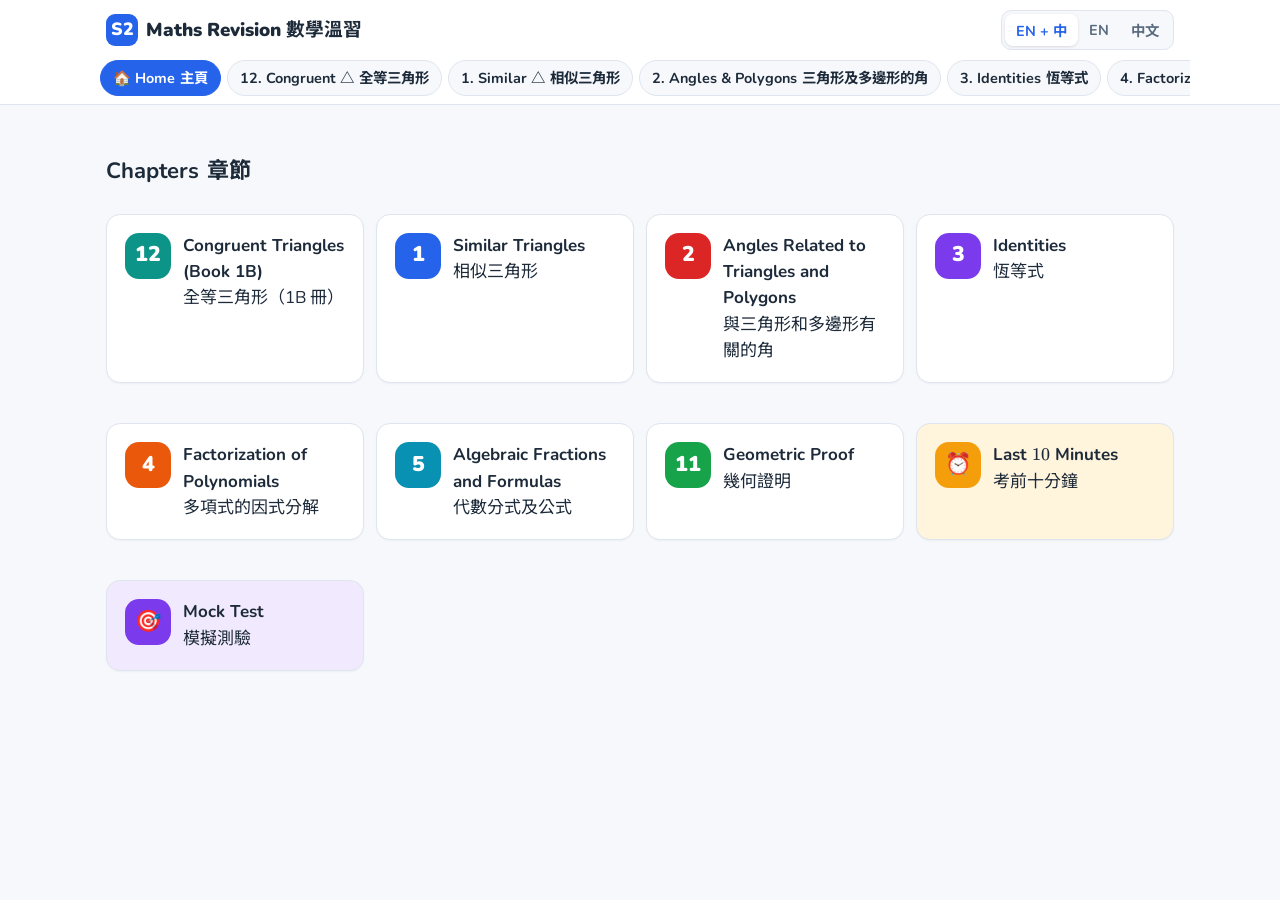
==== index.html @ 21dc8d54 "S2 Maths exam revision guide Co-Authored-By: Claude Opus 5.5 <noreply@anthropic.com> Claude-Session:" ====
<!DOCTYPE html>
<html lang="zh-Hant-HK">
<head>
<meta charset="utf-8">
<meta name="viewport" content="width=device-width, initial-scale=1">
<title>S2 Maths Exam Revision 中二數學考試溫習</title>
<link rel="preconnect" href="https://fonts.googleapis.com">
<link href="https://fonts.googleapis.com/css2?family=Nunito:wght@400;600;700;800;900&family=Noto+Sans+TC:wght@400;500;700;900&display=swap" rel="stylesheet">
<style>
@font-face{font-display:block;font-family:KaTeX_AMS;font-style:normal;font-weight:400;src:url([data-uri]) format("woff2")}@font-face{font-display:block;font-family:KaTeX_Caligraphic;font-style:normal;font-weight:700;src:url([data-uri]) format("woff2")}@font-face{font-display:block;font-family:KaTeX_Caligraphic;font-style:normal;font-weight:400;src:url([data-uri]) format("woff2")}@font-face{font-display:block;font-family:KaTeX_Fraktur;font-style:normal;font-weight:700;src:url([data-uri]) format("woff2")}@font-face{font-display:block;font-family:KaTeX_Fraktur;font-style:normal;font-weight:400;src:url([data-uri]) format("woff2")}@font-face{font-display:block;font-family:KaTeX_Main;font-style:normal;font-weight:700;src:url([data-uri]) format("woff2")}@font-face{font-display:block;font-family:KaTeX_Main;font-style:italic;font-weight:700;src:url([data-uri]) format("woff2")}@font-face{font-display:block;font-family:KaTeX_Main;font-style:italic;font-weight:400;src:url([data-uri]) format("woff2")}@font-face{font-display:block;font-family:KaTeX_Main;font-style:normal;font-weight:400;src:url([data-uri]) format("woff2")}@font-face{font-display:block;font-family:KaTeX_Math;font-style:italic;font-weight:700;src:url([data-uri]) format("woff2")}@font-face{font-display:block;font-family:KaTeX_Math;font-style:italic;font-weight:400;src:url([data-uri]) format("woff2")}@font-face{font-display:block;font-family:"KaTeX_SansSerif";font-style:normal;font-weight:700;src:url([data-uri]) format("woff2")}@font-face{font-display:block;font-family:"KaTeX_SansSerif";font-style:italic;font-weight:400;src:url([data-uri]) format("woff2")}@font-face{font-display:block;font-family:"KaTeX_SansSerif";font-style:normal;font-weight:400;src:url([data-uri]) format("woff2")}@font-face{font-display:block;font-family:KaTeX_Script;font-style:normal;font-weight:400;src:url([data-uri]) format("woff2")}@font-face{font-display:block;font-family:KaTeX_Size1;font-style:normal;font-weight:400;src:url([data-uri]) format("woff2")}@font-face{font-display:block;font-family:KaTeX_Size2;font-style:normal;font-weight:400;src:url([data-uri]) format("woff2")}@font-face{font-display:block;font-family:KaTeX_Size3;font-style:normal;font-weight:400;src:url([data-uri]) format("woff2")}@font-face{font-display:block;font-family:KaTeX_Size4;font-style:normal;font-weight:400;src:url([data-uri]) format("woff2")}@font-face{font-display:block;font-family:KaTeX_Typewriter;font-style:normal;font-weight:400;src:url([data-uri]) format("woff2")}.katex{font:normal 1.21em KaTeX_Main,Times New Roman,serif;line-height:1.2;position:relative;text-indent:0;text-rendering:auto}.katex *{-ms-high-contrast-adjust:none!important;border-color:currentColor}.katex .katex-version:after{content:"0.16.47"}.katex .katex-mathml{border:0;-webkit-clip-path:inset(50%);clip-path:inset(50%);height:1px;overflow:hidden;padding:0;position:absolute;width:1px}.katex .katex-html>.newline{display:block}.katex .base{position:relative;white-space:nowrap;width:-webkit-min-content;width:-moz-min-content;width:min-content}.katex .base,.katex .strut{display:inline-block}.katex .textbf{font-weight:700}.katex .textit{font-style:italic}.katex .textrm{font-family:KaTeX_Main}.katex .textsf{font-family:KaTeX_SansSerif}.katex .texttt{font-family:KaTeX_Typewriter}.katex .mathnormal{font-family:KaTeX_Math;font-style:italic}.katex .mathit{font-family:KaTeX_Main;font-style:italic}.katex .mathrm{font-style:normal}.katex .mathbf{font-family:KaTeX_Main;font-weight:700}.katex .boldsymbol{font-family:KaTeX_Math;font-style:italic;font-weight:700}.katex .amsrm,.katex .mathbb,.katex .textbb{font-family:KaTeX_AMS}.katex .mathcal{font-family:KaTeX_Caligraphic}.katex .mathfrak,.katex .textfrak{font-family:KaTeX_Fraktur}.katex .mathboldfrak,.katex .textboldfrak{font-family:KaTeX_Fraktur;font-weight:700}.katex .mathtt{font-family:KaTeX_Typewriter}.katex .mathscr,.katex .textscr{font-family:KaTeX_Script}.katex .mathsf,.katex .textsf{font-family:KaTeX_SansSerif}.katex .mathboldsf,.katex .textboldsf{font-family:KaTeX_SansSerif;font-weight:700}.katex .mathitsf,.katex .mathsfit,.katex .textitsf{font-family:KaTeX_SansSerif;font-style:italic}.katex .mainrm{font-family:KaTeX_Main;font-style:normal}.katex .vlist-t{border-collapse:collapse;display:inline-table;table-layout:fixed}.katex .vlist-r{display:table-row}.katex .vlist{display:table-cell;position:relative;vertical-align:bottom}.katex .vlist>span{display:block;height:0;position:relative}.katex .vlist>span>span{display:inline-block}.katex .vlist>span>.pstrut{overflow:hidden;width:0}.katex .vlist-t2{margin-right:-2px}.katex .vlist-s{display:table-cell;font-size:1px;min-width:2px;vertical-align:bottom;width:2px}.katex .vbox{align-items:baseline;display:inline-flex;flex-direction:column}.katex .hbox{width:100%}.katex .hbox,.katex .thinbox{display:inline-flex;flex-direction:row}.katex .thinbox{max-width:0;width:0}.katex .msupsub{text-align:left}.katex .mfrac>span>span{text-align:center}.katex .mfrac .frac-line{border-bottom-style:solid;display:inline-block;width:100%}.katex .hdashline,.katex .hline,.katex .mfrac .frac-line,.katex .overline .overline-line,.katex .rule,.katex .underline .underline-line{min-height:1px}.katex .mspace{display:inline-block}.katex .smash{display:inline;line-height:0}.katex .clap,.katex .llap,.katex .rlap{position:relative;width:0}.katex .clap>.inner,.katex .llap>.inner,.katex .rlap>.inner{position:absolute}.katex .clap>.fix,.katex .llap>.fix,.katex .rlap>.fix{display:inline-block}.katex .llap>.inner{right:0}.katex .clap>.inner,.katex .rlap>.inner{left:0}.katex .clap>.inner>span{margin-left:-50%;margin-right:50%}.katex .rule{border:0 solid;display:inline-block;position:relative}.katex .hline,.katex .overline .overline-line,.katex .underline .underline-line{border-bottom-style:solid;display:inline-block;width:100%}.katex .hdashline{border-bottom-style:dashed;display:inline-block;width:100%}.katex .sqrt>.root{margin-left:.2777777778em;margin-right:-.5555555556em}.katex .fontsize-ensurer.reset-size1.size1,.katex .sizing.reset-size1.size1{font-size:1em}.katex .fontsize-ensurer.reset-size1.size2,.katex .sizing.reset-size1.size2{font-size:1.2em}.katex .fontsize-ensurer.reset-size1.size3,.katex .sizing.reset-size1.size3{font-size:1.4em}.katex .fontsize-ensurer.reset-size1.size4,.katex .sizing.reset-size1.size4{font-size:1.6em}.katex .fontsize-ensurer.reset-size1.size5,.katex .sizing.reset-size1.size5{font-size:1.8em}.katex .fontsize-ensurer.reset-size1.size6,.katex .sizing.reset-size1.size6{font-size:2em}.katex .fontsize-ensurer.reset-size1.size7,.katex .sizing.reset-size1.size7{font-size:2.4em}.katex .fontsize-ensurer.reset-size1.size8,.katex .sizing.reset-size1.size8{font-size:2.88em}.katex .fontsize-ensurer.reset-size1.size9,.katex .sizing.reset-size1.size9{font-size:3.456em}.katex .fontsize-ensurer.reset-size1.size10,.katex .sizing.reset-size1.size10{font-size:4.148em}.katex .fontsize-ensurer.reset-size1.size11,.katex .sizing.reset-size1.size11{font-size:4.976em}.katex .fontsize-ensurer.reset-size2.size1,.katex .sizing.reset-size2.size1{font-size:.8333333333em}.katex .fontsize-ensurer.reset-size2.size2,.katex .sizing.reset-size2.size2{font-size:1em}.katex .fontsize-ensurer.reset-size2.size3,.katex .sizing.reset-size2.size3{font-size:1.1666666667em}.katex .fontsize-ensurer.reset-size2.size4,.katex .sizing.reset-size2.size4{font-size:1.3333333333em}.katex .fontsize-ensurer.reset-size2.size5,.katex .sizing.reset-size2.size5{font-size:1.5em}.katex .fontsize-ensurer.reset-size2.size6,.katex .sizing.reset-size2.size6{font-size:1.6666666667em}.katex .fontsize-ensurer.reset-size2.size7,.katex .sizing.reset-size2.size7{font-size:2em}.katex .fontsize-ensurer.reset-size2.size8,.katex .sizing.reset-size2.size8{font-size:2.4em}.katex .fontsize-ensurer.reset-size2.size9,.katex .sizing.reset-size2.size9{font-size:2.88em}.katex .fontsize-ensurer.reset-size2.size10,.katex .sizing.reset-size2.size10{font-size:3.4566666667em}.katex .fontsize-ensurer.reset-size2.size11,.katex .sizing.reset-size2.size11{font-size:4.1466666667em}.katex .fontsize-ensurer.reset-size3.size1,.katex .sizing.reset-size3.size1{font-size:.7142857143em}.katex .fontsize-ensurer.reset-size3.size2,.katex .sizing.reset-size3.size2{font-size:.8571428571em}.katex .fontsize-ensurer.reset-size3.size3,.katex .sizing.reset-size3.size3{font-size:1em}.katex .fontsize-ensurer.reset-size3.size4,.katex .sizing.reset-size3.size4{font-size:1.1428571429em}.katex .fontsize-ensurer.reset-size3.size5,.katex .sizing.reset-size3.size5{font-size:1.2857142857em}.katex .fontsize-ensurer.reset-size3.size6,.katex .sizing.reset-size3.size6{font-size:1.4285714286em}.katex .fontsize-ensurer.reset-size3.size7,.katex .sizing.reset-size3.size7{font-size:1.7142857143em}.katex .fontsize-ensurer.reset-size3.size8,.katex .sizing.reset-size3.size8{font-size:2.0571428571em}.katex .fontsize-ensurer.reset-size3.size9,.katex .sizing.reset-size3.size9{font-size:2.4685714286em}.katex .fontsize-ensurer.reset-size3.size10,.katex .sizing.reset-size3.size10{font-size:2.9628571429em}.katex .fontsize-ensurer.reset-size3.size11,.katex .sizing.reset-size3.size11{font-size:3.5542857143em}.katex .fontsize-ensurer.reset-size4.size1,.katex .sizing.reset-size4.size1{font-size:.625em}.katex .fontsize-ensurer.reset-size4.size2,.katex .sizing.reset-size4.size2{font-size:.75em}.katex .fontsize-ensurer.reset-size4.size3,.katex .sizing.reset-size4.size3{font-size:.875em}.katex .fontsize-ensurer.reset-size4.size4,.katex .sizing.reset-size4.size4{font-size:1em}.katex .fontsize-ensurer.reset-size4.size5,.katex .sizing.reset-size4.size5{font-size:1.125em}.katex .fontsize-ensurer.reset-size4.size6,.katex .sizing.reset-size4.size6{font-size:1.25em}.katex .fontsize-ensurer.reset-size4.size7,.katex .sizing.reset-size4.size7{font-size:1.5em}.katex .fontsize-ensurer.reset-size4.size8,.katex .sizing.reset-size4.size8{font-size:1.8em}.katex .fontsize-ensurer.reset-size4.size9,.katex .sizing.reset-size4.size9{font-size:2.16em}.katex .fontsize-ensurer.reset-size4.size10,.katex .sizing.reset-size4.size10{font-size:2.5925em}.katex .fontsize-ensurer.reset-size4.size11,.katex .sizing.reset-size4.size11{font-size:3.11em}.katex .fontsize-ensurer.reset-size5.size1,.katex .sizing.reset-size5.size1{font-size:.5555555556em}.katex .fontsize-ensurer.reset-size5.size2,.katex .sizing.reset-size5.size2{font-size:.6666666667em}.katex .fontsize-ensurer.reset-size5.size3,.katex .sizing.reset-size5.size3{font-size:.7777777778em}.katex .fontsize-ensurer.reset-size5.size4,.katex .sizing.reset-size5.size4{font-size:.8888888889em}.katex .fontsize-ensurer.reset-size5.size5,.katex .sizing.reset-size5.size5{font-size:1em}.katex .fontsize-ensurer.reset-size5.size6,.katex .sizing.reset-size5.size6{font-size:1.1111111111em}.katex .fontsize-ensurer.reset-size5.size7,.katex .sizing.reset-size5.size7{font-size:1.3333333333em}.katex .fontsize-ensurer.reset-size5.size8,.katex .sizing.reset-size5.size8{font-size:1.6em}.katex .fontsize-ensurer.reset-size5.size9,.katex .sizing.reset-size5.size9{font-size:1.92em}.katex .fontsize-ensurer.reset-size5.size10,.katex .sizing.reset-size5.size10{font-size:2.3044444444em}.katex .fontsize-ensurer.reset-size5.size11,.katex .sizing.reset-size5.size11{font-size:2.7644444444em}.katex .fontsize-ensurer.reset-size6.size1,.katex .sizing.reset-size6.size1{font-size:.5em}.katex .fontsize-ensurer.reset-size6.size2,.katex .sizing.reset-size6.size2{font-size:.6em}.katex .fontsize-ensurer.reset-size6.size3,.katex .sizing.reset-size6.size3{font-size:.7em}.katex .fontsize-ensurer.reset-size6.size4,.katex .sizing.reset-size6.size4{font-size:.8em}.katex .fontsize-ensurer.reset-size6.size5,.katex .sizing.reset-size6.size5{font-size:.9em}.katex .fontsize-ensurer.reset-size6.size6,.katex .sizing.reset-size6.size6{font-size:1em}.katex .fontsize-ensurer.reset-size6.size7,.katex .sizing.reset-size6.size7{font-size:1.2em}.katex .fontsize-ensurer.reset-size6.size8,.katex .sizing.reset-size6.size8{font-size:1.44em}.katex .fontsize-ensurer.reset-size6.size9,.katex .sizing.reset-size6.size9{font-size:1.728em}.katex .fontsize-ensurer.reset-size6.size10,.katex .sizing.reset-size6.size10{font-size:2.074em}.katex .fontsize-ensurer.reset-size6.size11,.katex .sizing.reset-size6.size11{font-size:2.488em}.katex .fontsize-ensurer.reset-size7.size1,.katex .sizing.reset-size7.size1{font-size:.4166666667em}.katex .fontsize-ensurer.reset-size7.size2,.katex .sizing.reset-size7.size2{font-size:.5em}.katex .fontsize-ensurer.reset-size7.size3,.katex .sizing.reset-size7.size3{font-size:.5833333333em}.katex .fontsize-ensurer.reset-size7.size4,.katex .sizing.reset-size7.size4{font-size:.6666666667em}.katex .fontsize-ensurer.reset-size7.size5,.katex .sizing.reset-size7.size5{font-size:.75em}.katex .fontsize-ensurer.reset-size7.size6,.katex .sizing.reset-size7.size6{font-size:.8333333333em}.katex .fontsize-ensurer.reset-size7.size7,.katex .sizing.reset-size7.size7{font-size:1em}.katex .fontsize-ensurer.reset-size7.size8,.katex .sizing.reset-size7.size8{font-size:1.2em}.katex .fontsize-ensurer.reset-size7.size9,.katex .sizing.reset-size7.size9{font-size:1.44em}.katex .fontsize-ensurer.reset-size7.size10,.katex .sizing.reset-size7.size10{font-size:1.7283333333em}.katex .fontsize-ensurer.reset-size7.size11,.katex .sizing.reset-size7.size11{font-size:2.0733333333em}.katex .fontsize-ensurer.reset-size8.size1,.katex .sizing.reset-size8.size1{font-size:.3472222222em}.katex .fontsize-ensurer.reset-size8.size2,.katex .sizing.reset-size8.size2{font-size:.4166666667em}.katex .fontsize-ensurer.reset-size8.size3,.katex .sizing.reset-size8.size3{font-size:.4861111111em}.katex .fontsize-ensurer.reset-size8.size4,.katex .sizing.reset-size8.size4{font-size:.5555555556em}.katex .fontsize-ensurer.reset-size8.size5,.katex .sizing.reset-size8.size5{font-size:.625em}.katex .fontsize-ensurer.reset-size8.size6,.katex .sizing.reset-size8.size6{font-size:.6944444444em}.katex .fontsize-ensurer.reset-size8.size7,.katex .sizing.reset-size8.size7{font-size:.8333333333em}.katex .fontsize-ensurer.reset-size8.size8,.katex .sizing.reset-size8.size8{font-size:1em}.katex .fontsize-ensurer.reset-size8.size9,.katex .sizing.reset-size8.size9{font-size:1.2em}.katex .fontsize-ensurer.reset-size8.size10,.katex .sizing.reset-size8.size10{font-size:1.4402777778em}.katex .fontsize-ensurer.reset-size8.size11,.katex .sizing.reset-size8.size11{font-size:1.7277777778em}.katex .fontsize-ensurer.reset-size9.size1,.katex .sizing.reset-size9.size1{font-size:.2893518519em}.katex .fontsize-ensurer.reset-size9.size2,.katex .sizing.reset-size9.size2{font-size:.3472222222em}.katex .fontsize-ensurer.reset-size9.size3,.katex .sizing.reset-size9.size3{font-size:.4050925926em}.katex .fontsize-ensurer.reset-size9.size4,.katex .sizing.reset-size9.size4{font-size:.462962963em}.katex .fontsize-ensurer.reset-size9.size5,.katex .sizing.reset-size9.size5{font-size:.5208333333em}.katex .fontsize-ensurer.reset-size9.size6,.katex .sizing.reset-size9.size6{font-size:.5787037037em}.katex .fontsize-ensurer.reset-size9.size7,.katex .sizing.reset-size9.size7{font-size:.6944444444em}.katex .fontsize-ensurer.reset-size9.size8,.katex .sizing.reset-size9.size8{font-size:.8333333333em}.katex .fontsize-ensurer.reset-size9.size9,.katex .sizing.reset-size9.size9{font-size:1em}.katex .fontsize-ensurer.reset-size9.size10,.katex .sizing.reset-size9.size10{font-size:1.2002314815em}.katex .fontsize-ensurer.reset-size9.size11,.katex .sizing.reset-size9.size11{font-size:1.4398148148em}.katex .fontsize-ensurer.reset-size10.size1,.katex .sizing.reset-size10.size1{font-size:.2410800386em}.katex .fontsize-ensurer.reset-size10.size2,.katex .sizing.reset-size10.size2{font-size:.2892960463em}.katex .fontsize-ensurer.reset-size10.size3,.katex .sizing.reset-size10.size3{font-size:.337512054em}.katex .fontsize-ensurer.reset-size10.size4,.katex .sizing.reset-size10.size4{font-size:.3857280617em}.katex .fontsize-ensurer.reset-size10.size5,.katex .sizing.reset-size10.size5{font-size:.4339440694em}.katex .fontsize-ensurer.reset-size10.size6,.katex .sizing.reset-size10.size6{font-size:.4821600771em}.katex .fontsize-ensurer.reset-size10.size7,.katex .sizing.reset-size10.size7{font-size:.5785920926em}.katex .fontsize-ensurer.reset-size10.size8,.katex .sizing.reset-size10.size8{font-size:.6943105111em}.katex .fontsize-ensurer.reset-size10.size9,.katex .sizing.reset-size10.size9{font-size:.8331726133em}.katex .fontsize-ensurer.reset-size10.size10,.katex .sizing.reset-size10.size10{font-size:1em}.katex .fontsize-ensurer.reset-size10.size11,.katex .sizing.reset-size10.size11{font-size:1.1996142719em}.katex .fontsize-ensurer.reset-size11.size1,.katex .sizing.reset-size11.size1{font-size:.2009646302em}.katex .fontsize-ensurer.reset-size11.size2,.katex .sizing.reset-size11.size2{font-size:.2411575563em}.katex .fontsize-ensurer.reset-size11.size3,.katex .sizing.reset-size11.size3{font-size:.2813504823em}.katex .fontsize-ensurer.reset-size11.size4,.katex .sizing.reset-size11.size4{font-size:.3215434084em}.katex .fontsize-ensurer.reset-size11.size5,.katex .sizing.reset-size11.size5{font-size:.3617363344em}.katex .fontsize-ensurer.reset-size11.size6,.katex .sizing.reset-size11.size6{font-size:.4019292605em}.katex .fontsize-ensurer.reset-size11.size7,.katex .sizing.reset-size11.size7{font-size:.4823151125em}.katex .fontsize-ensurer.reset-size11.size8,.katex .sizing.reset-size11.size8{font-size:.578778135em}.katex .fontsize-ensurer.reset-size11.size9,.katex .sizing.reset-size11.size9{font-size:.6945337621em}.katex .fontsize-ensurer.reset-size11.size10,.katex .sizing.reset-size11.size10{font-size:.8336012862em}.katex .fontsize-ensurer.reset-size11.size11,.katex .sizing.reset-size11.size11{font-size:1em}.katex .delimsizing.size1{font-family:KaTeX_Size1}.katex .delimsizing.size2{font-family:KaTeX_Size2}.katex .delimsizing.size3{font-family:KaTeX_Size3}.katex .delimsizing.size4{font-family:KaTeX_Size4}.katex .delimsizing.mult .delim-size1>span{font-family:KaTeX_Size1}.katex .delimsizing.mult .delim-size4>span{font-family:KaTeX_Size4}.katex .nulldelimiter{display:inline-block;width:.12em}.katex .delimcenter,.katex .op-symbol{position:relative}.katex .op-symbol.small-op{font-family:KaTeX_Size1}.katex .op-symbol.large-op{font-family:KaTeX_Size2}.katex .accent>.vlist-t,.katex .op-limits>.vlist-t{text-align:center}.katex .accent .accent-body{position:relative}.katex .accent .accent-body:not(.accent-full){width:0}.katex .overlay{display:block}.katex .mtable .vertical-separator{display:inline-block;min-width:1px}.katex .mtable .arraycolsep{display:inline-block}.katex .mtable .col-align-c>.vlist-t{text-align:center}.katex .mtable .col-align-l>.vlist-t{text-align:left}.katex .mtable .col-align-r>.vlist-t{text-align:right}.katex .svg-align{text-align:left}.katex svg{fill:currentColor;stroke:currentColor;display:block;height:inherit;position:absolute;width:100%}.katex svg path{stroke:none}.katex svg{fill-rule:nonzero;fill-opacity:1;stroke-width:1;stroke-linecap:butt;stroke-linejoin:miter;stroke-miterlimit:4;stroke-dasharray:none;stroke-dashoffset:0;stroke-opacity:1}.katex img{border-style:none;max-height:none;max-width:none;min-height:0;min-width:0}.katex .stretchy{display:block;overflow:hidden;position:relative;width:100%}.katex .stretchy:after,.katex .stretchy:before{content:""}.katex .hide-tail{overflow:hidden;position:relative;width:100%}.katex .halfarrow-left{left:0;overflow:hidden;position:absolute;width:50.2%}.katex .halfarrow-right{overflow:hidden;position:absolute;right:0;width:50.2%}.katex .brace-left{left:0;overflow:hidden;position:absolute;width:25.1%}.katex .brace-center{left:25%;overflow:hidden;position:absolute;width:50%}.katex .brace-right{overflow:hidden;position:absolute;right:0;width:25.1%}.katex .x-arrow-pad{padding:0 .5em}.katex .cd-arrow-pad{padding:0 .55556em 0 .27778em}.katex .mover,.katex .munder,.katex .x-arrow{text-align:center}.katex .boxpad{padding:0 .3em}.katex .fbox,.katex .fcolorbox{border:.04em solid;box-sizing:border-box}.katex .cancel-pad{padding:0 .2em}.katex .cancel-lap{margin-left:-.2em;margin-right:-.2em}.katex .sout{border-bottom-style:solid;border-bottom-width:.08em}.katex .angl{border-right:.049em solid;border-top:.049em solid;box-sizing:border-box;margin-right:.03889em}.katex .anglpad{padding:0 .03889em}.katex .eqn-num:before{content:"(" counter(katexEqnNo) ")";counter-increment:katexEqnNo}.katex .mml-eqn-num:before{content:"(" counter(mmlEqnNo) ")";counter-increment:mmlEqnNo}.katex .mtr-glue{width:50%}.katex .cd-vert-arrow{display:inline-block;position:relative}.katex .cd-label-left{display:inline-block;position:absolute;right:calc(50% + .3em);text-align:left}.katex .cd-label-right{display:inline-block;left:calc(50% + .3em);position:absolute;text-align:right}.katex-display{display:block;margin:1em 0;text-align:center}.katex-display>.katex{display:block;text-align:center;white-space:nowrap}.katex-display>.katex>.katex-html{display:block;position:relative}.katex-display>.katex>.katex-html>.tag{position:absolute;right:0}.katex-display.leqno>.katex>.katex-html>.tag{left:0;right:auto}.katex-display.fleqn>.katex{padding-left:2em;text-align:left}body{counter-reset:katexEqnNo mmlEqnNo}

</style>
<style>
:root{
  --ink:#1d2a3a; --muted:#5b6b7f; --line:#dfe5ee; --bg:#f6f8fb; --card:#fff;
  --pri:#2563eb; --pri-soft:#e6eeff; --ok:#16a34a; --ok-soft:#e5f7ec; --bad:#dc2626; --bad-soft:#fdecec;
  --acc:#f59e0b; --acc-soft:#fff4dc; --pur:#7c3aed; --pur-soft:#f1eafe; --teal:#0d9488; --teal-soft:#e0f5f2;
  --r:14px;
}
*{box-sizing:border-box}
html,body{margin:0;padding:0}
body{font-family:"Nunito","Noto Sans TC",system-ui,sans-serif;color:var(--ink);background:var(--bg);font-size:17px;line-height:1.55}
button{font-family:inherit;font-size:inherit;cursor:pointer}
i.v,.v{font-family:"Times New Roman",Georgia,serif;font-style:italic;font-size:1.08em;letter-spacing:.01em}
sup{font-size:.68em;line-height:0}
.frac{display:inline-flex;flex-direction:column;vertical-align:middle;text-align:center;margin:0 .12em;font-size:.92em;line-height:1.15}
.frac>span:first-child{border-bottom:1.6px solid currentColor;padding:0 .2em}
.frac>span:last-child{padding:0 .2em}
.mixed{display:inline-flex;align-items:center;gap:.05em}

/* language */
.zh{margin-left:.35em}
.blk .zh{display:block;margin-left:0;color:var(--muted);font-size:.93em}
body.m-en .zh{display:none} body.m-zh .en{display:none}
body.m-zh .zh{margin-left:0} body.m-zh .blk .zh{color:var(--ink);font-size:1em}
.term{font-weight:800;color:var(--pri);white-space:nowrap}
.term .tz{font-weight:700;margin-left:.2em}

/* top bar */
header.top{position:sticky;top:0;z-index:20;background:#fff;border-bottom:1px solid var(--line)}
.topin{max-width:1100px;margin:0 auto;padding:10px 16px;display:flex;align-items:center;gap:12px;flex-wrap:wrap}
.brand{font-weight:900;font-size:1.1em;display:flex;align-items:center;gap:8px;cursor:pointer}
.brand .logo{width:32px;height:32px;border-radius:9px;background:var(--pri);color:#fff;display:grid;place-items:center;font-size:.95em}
.langs{margin-left:auto;display:flex;background:var(--bg);border-radius:10px;padding:3px;border:1px solid var(--line)}
.langs button{border:0;background:none;padding:5px 11px;border-radius:8px;font-weight:700;color:var(--muted);font-size:.85em}
.langs button.on{background:#fff;color:var(--pri);box-shadow:0 1px 3px rgba(0,0,0,.12)}
nav.tabs{max-width:1100px;margin:0 auto;padding:0 10px 8px;display:flex;gap:6px;overflow-x:auto;scrollbar-width:thin}
nav.tabs a{flex:none;text-decoration:none;color:var(--ink);background:var(--bg);border:1px solid var(--line);padding:6px 12px;border-radius:999px;font-weight:700;font-size:.85em;white-space:nowrap}
nav.tabs a.on{background:var(--pri);color:#fff;border-color:var(--pri)}
nav.tabs a.final{background:var(--acc-soft);border-color:#f3d48b}
nav.tabs a.final.on{background:var(--acc);color:#fff;border-color:var(--acc)}

main{max-width:1100px;margin:0 auto;padding:18px 16px 80px}
h1{font-size:1.7em;margin:.2em 0 .1em;line-height:1.25}
h2{font-size:1.3em;margin:1.4em 0 .5em}
h3{font-size:1.1em;margin:.2em 0 .4em}
.sub{color:var(--muted)}
.card{background:var(--card);border:1px solid var(--line);border-radius:var(--r);padding:18px;margin:14px 0;box-shadow:0 1px 2px rgba(20,30,50,.04)}
.chhead{display:flex;gap:14px;align-items:center;margin-bottom:6px}
.chnum{flex:none;width:54px;height:54px;border-radius:14px;color:#fff;display:grid;place-items:center;font-weight:900;font-size:1.5em}
.secnav{display:flex;gap:8px;margin:14px 0 4px;flex-wrap:wrap;position:sticky;top:96px;z-index:10;background:var(--bg);padding:6px 0}
.secnav button{border:1px solid var(--line);background:#fff;border-radius:10px;padding:7px 14px;font-weight:800}
.secnav button.on{background:var(--ink);color:#fff;border-color:var(--ink)}

/* lessons */
.lesson .lnum{display:inline-block;background:var(--pri-soft);color:var(--pri);font-weight:900;border-radius:8px;padding:1px 9px;margin-right:6px;font-size:.85em}
.explain{margin:.4em 0 .8em;padding:0;list-style:none}
.explain li{position:relative;padding:5px 0 5px 30px}
.explain li:before{content:"✔";position:absolute;left:4px;top:5px;color:var(--ok);font-weight:900}
.box{border-radius:12px;padding:12px 14px;margin:10px 0}
.box.tip{background:var(--acc-soft);border:1px solid #f6dca0}
.box.rule{background:var(--pri-soft);border:1px solid #c8d8ff}
.box.trap{background:var(--bad-soft);border:1px solid #f6c7c7}
.box.ok{background:var(--ok-soft);border:1px solid #b9e6c8}
.box .bt{font-weight:900;margin-bottom:3px}
.ex{font-size:1.15em}

/* stepper */
.anim{border:2px solid var(--line);border-radius:14px;overflow:hidden;margin:12px 0;background:#fff}
.anim .stage{position:relative;min-height:180px;padding:16px;display:flex;flex-wrap:wrap;gap:12px;align-items:center;justify-content:center;background:linear-gradient(#fbfcfe,#f4f7fb);overflow-x:auto}
.anim .stage svg{max-width:100%;height:auto;overflow:visible}
.anim .cap{padding:12px 16px;border-top:1px solid var(--line);min-height:62px;font-size:1.02em;background:#fff}
.anim .cap .blk{animation:fadeUp .35s ease}
.anim .ctrl{display:flex;align-items:center;gap:6px;padding:8px 10px;border-top:1px solid var(--line);background:var(--bg)}
.anim .ctrl button{border:1px solid var(--line);background:#fff;border-radius:9px;min-width:40px;height:36px;font-weight:800}
.anim .ctrl button.play{background:var(--pri);color:#fff;border-color:var(--pri);min-width:92px}
.anim .ctrl .dots{display:flex;gap:4px;margin-left:auto;flex-wrap:wrap}
.anim .ctrl .dots i{width:9px;height:9px;border-radius:50%;background:#cfd7e3;display:block;cursor:pointer}
.anim .ctrl .dots i.on{background:var(--pri)}
.anim .ctrl .dots i.done{background:#93b1f5}
.anim .title{font-weight:800;padding:8px 14px;background:var(--ink);color:#fff;font-size:.9em;display:flex;align-items:center;gap:8px}
.noanim, .noanim *{transition:none !important;animation:none !important}

.work{font-size:1.35em;line-height:1.5;text-align:left;width:100%;max-width:620px}
.work .ln{padding:3px 10px;border-radius:8px;transition:all .4s;display:flex;gap:.6em;align-items:center;flex-wrap:wrap}
.work .ln.new{animation:fadeUp .5s ease}
.work .ln.cur{background:var(--acc-soft)}
.work .ln.old{opacity:.55}
.work .eq{width:1.2em;text-align:center;color:var(--muted)}
.work .note{font-size:.62em;color:var(--teal);font-weight:800;background:var(--teal-soft);border-radius:6px;padding:1px 7px}
.hl{background:#ffe08a;border-radius:5px;padding:0 3px;box-shadow:0 0 0 2px #ffe08a}
.hl2{background:#bfe3ff;border-radius:5px;padding:0 3px;box-shadow:0 0 0 2px #bfe3ff}
.hl3{background:#c9f2d4;border-radius:5px;padding:0 3px;box-shadow:0 0 0 2px #c9f2d4}
.red{color:var(--bad);font-weight:800}.blue{color:var(--pri);font-weight:800}.green{color:var(--ok);font-weight:800}.pur{color:var(--pur);font-weight:800}.org{color:#c2410c;font-weight:800}
@keyframes fadeUp{from{opacity:0;transform:translateY(8px)}to{opacity:1;transform:none}}
@keyframes pop{0%{transform:scale(.6);opacity:0}70%{transform:scale(1.08)}100%{transform:scale(1);opacity:1}}
.pop{animation:pop .45s ease}
.fadein{animation:fadeUp .5s ease}
.tr{transition:transform .9s cubic-bezier(.5,.1,.3,1),opacity .6s,fill .5s}

/* practice */
.chips{display:flex;flex-wrap:wrap;gap:6px;margin:8px 0}
.chips button{border:1px solid var(--line);background:#fff;border-radius:999px;padding:5px 12px;font-size:.85em;font-weight:700;color:var(--ink)}
.chips button.on{background:var(--pri);color:#fff;border-color:var(--pri)}
.modebar{display:flex;gap:8px;flex-wrap:wrap;align-items:center}
.modebar .mode{border:2px solid var(--line);background:#fff;border-radius:12px;padding:8px 14px;font-weight:800}
.modebar .mode.on{border-color:var(--pri);background:var(--pri-soft);color:var(--pri)}
.score{margin-left:auto;font-weight:800;color:var(--muted);font-size:.92em}
.score b{color:var(--ok)}
.qcard{border:2px solid var(--line);border-radius:16px;padding:18px;background:#fff;margin-top:10px}
.qcard .qhead{display:flex;justify-content:space-between;align-items:center;gap:10px;color:var(--muted);font-weight:800;font-size:.85em;margin-bottom:8px}
.qcard .qtype{background:var(--pur-soft);color:var(--pur);border-radius:8px;padding:2px 9px}
.qcard .qtext{font-size:1.18em;line-height:1.6}
.qcard .qtext .big{font-size:1.25em;display:block;margin:.4em 0;text-align:center}
.qfig{display:flex;justify-content:center;margin:8px 0;overflow-x:auto}
.ans{display:flex;align-items:center;gap:8px;margin-top:14px;flex-wrap:wrap;font-size:1.15em}
.ans input{font-size:1.05em;padding:8px 12px;border:2px solid var(--line);border-radius:10px;width:170px;font-family:inherit}
.ans input:focus{outline:none;border-color:var(--pri)}
.btn{border:0;border-radius:10px;padding:9px 16px;font-weight:800;background:var(--pri);color:#fff}
.btn.sec{background:#fff;color:var(--ink);border:1px solid var(--line)}
.btn.ghost{background:var(--bg);color:var(--ink)}
.btn.go{background:var(--ok)}
.mcs{display:grid;grid-template-columns:repeat(auto-fit,minmax(200px,1fr));gap:8px;margin-top:12px}
.mcs button{border:2px solid var(--line);background:#fff;border-radius:12px;padding:10px 12px;text-align:left;font-size:1.08em;display:flex;gap:10px;align-items:center}
.mcs button .k{flex:none;width:28px;height:28px;border-radius:8px;background:var(--bg);display:grid;place-items:center;font-weight:900;font-size:.85em;color:var(--muted)}
.mcs button:hover{border-color:#a9c0f5}
.mcs button.right{border-color:var(--ok);background:var(--ok-soft)}
.mcs button.wrong{border-color:var(--bad);background:var(--bad-soft)}
.mcs button:disabled{cursor:default}
.fb{margin-top:12px;border-radius:12px;padding:10px 14px;font-weight:700;display:none}
.fb.ok{display:block;background:var(--ok-soft);color:#11612e}
.fb.no{display:block;background:var(--bad-soft);color:#8f1d1d}
.qbtns{display:flex;gap:8px;margin-top:12px;flex-wrap:wrap}
.sol{display:none;margin-top:12px;border-left:4px solid var(--teal);background:var(--teal-soft);border-radius:0 12px 12px 0;padding:10px 14px}
.sol.show{display:block;animation:fadeUp .35s}
.sol ol{margin:4px 0;padding-left:22px}
.sol li{margin:6px 0}
.sol .st{font-size:1.08em}
.hintbox{display:none;margin-top:10px;background:var(--acc-soft);border-radius:10px;padding:8px 12px}
.hintbox.show{display:block}
.result{text-align:center;padding:20px}
.result .stars{font-size:2.4em;letter-spacing:.1em}
.result .big{font-size:2.4em;font-weight:900}
.prog{height:8px;background:var(--line);border-radius:9px;overflow:hidden;margin:6px 0 0}
.prog i{display:block;height:100%;background:var(--ok);transition:width .4s}

/* home */
.hero{background:linear-gradient(135deg,#2563eb,#7c3aed);color:#fff;border-radius:20px;padding:26px 24px;margin-top:6px}
.hero h1{color:#fff}
.hero .zh{color:#e9e5ff}
.howto{display:grid;grid-template-columns:repeat(auto-fit,minmax(220px,1fr));gap:12px;margin-top:14px}
.howto>div{background:rgba(255,255,255,.14);border-radius:14px;padding:12px 14px}
.howto b{font-size:1.4em}
.grid{display:grid;grid-template-columns:repeat(auto-fit,minmax(250px,1fr));gap:12px}
.chcard{cursor:pointer;display:flex;gap:12px;align-items:flex-start;transition:transform .15s}
.chcard:hover{transform:translateY(-2px);border-color:#b8c8ee}
.chcard .chnum{width:46px;height:46px;font-size:1.25em}

/* tables */
table.t{border-collapse:collapse;margin:8px auto;font-size:1em;background:#fff}
table.t td,table.t th{border:1.5px solid #b9c4d4;padding:5px 12px;text-align:center}
table.t th{background:#eef2f8}
table.sl{border-collapse:collapse;margin:6px auto;font-size:1.15em;font-family:"Courier New",monospace}
table.sl td{padding:2px 8px}
table.sl td.stem{border-right:2.5px solid var(--ink);text-align:right;font-weight:800}
table.sl td.stemc{border-left:2.5px solid var(--ink);border-right:2.5px solid var(--ink);text-align:center;font-weight:800}
table.sl td.lv{text-align:left;letter-spacing:.35em}
table.sl td.lvl{text-align:right;letter-spacing:.35em}
table.sl th{font-family:"Nunito",sans-serif;font-size:.8em;padding:2px 8px;color:var(--muted)}

/* final page */
.cheat{display:grid;grid-template-columns:repeat(auto-fit,minmax(310px,1fr));gap:12px}
.cheat .card{margin:0}
.cheat h3{display:flex;gap:8px;align-items:center}
.cheat h3 .chnum{width:30px;height:30px;font-size:.85em;border-radius:8px}
.cheat ul{margin:4px 0;padding-left:20px}
.cheat li{margin:4px 0}
.checklist li{list-style:none;margin:6px 0}
.checklist{padding-left:0}
.checklist label{display:flex;gap:10px;align-items:flex-start;cursor:pointer}
.checklist input{width:20px;height:20px;margin-top:3px;flex:none}
.foot{color:var(--muted);font-size:.85em;text-align:center;margin-top:30px}
@media (max-width:640px){
  body{font-size:16px}
  .secnav{position:static;gap:6px}
  .secnav button{padding:5px 10px;font-size:.88em}
  .topin{flex-wrap:nowrap;padding:8px 10px;gap:8px}
  .brand{font-size:.92em}.brand .logo{width:28px;height:28px}
  .langs button{padding:4px 7px;font-size:.74em}
  .chips{flex-wrap:nowrap;overflow-x:auto;padding-bottom:6px}
  .chips button{flex:none}
  .modebar .mode{padding:6px 10px;font-size:.88em}
  .chhead .chnum{width:44px;height:44px;font-size:1.2em}
  h1{font-size:1.4em}
  .work{font-size:1.12em}
  .anim .ctrl button.play{min-width:70px}
  .qcard{padding:14px}
}
@media print{
  header.top,.secnav,.noprint{display:none !important}
  body{background:#fff;font-size:12px}
  .card{box-shadow:none;break-inside:avoid}
}

.pagetabs{display:flex;gap:6px;margin:14px 0 6px;border-bottom:2px solid var(--line)}
.pagetabs a{flex:1;text-align:center;text-decoration:none;color:var(--muted);font-weight:800;padding:10px 8px;border-radius:12px 12px 0 0;border:2px solid transparent;border-bottom:0;margin-bottom:-2px;background:transparent}
.pagetabs a .pn{display:inline-grid;place-items:center;width:22px;height:22px;border-radius:50%;background:var(--line);color:var(--ink);font-size:.8em;margin-right:6px}
.pagetabs a.on{color:var(--pri);background:#fff;border-color:var(--line);border-bottom:2px solid #fff}
.pagetabs a.on .pn{background:var(--pri);color:#fff}
.pagenext{display:flex;justify-content:space-between;gap:10px;flex-wrap:wrap;margin:22px 0 6px}
.pagenext .btn{text-decoration:none;display:inline-block}
.pagenext .btn.go{margin-left:auto}
@media (max-width:640px){.pagetabs a{padding:8px 4px;font-size:.85em}.pagetabs a .pn{display:none}}
/* KaTeX */
.katex{font-size:1.07em}
.work .katex,.big .katex{font-size:1.05em}
.katex .hl{background:#ffe08a;border-radius:4px;box-shadow:0 0 0 2px #ffe08a}
.katex .hl2{background:#bfe3ff;border-radius:4px;box-shadow:0 0 0 2px #bfe3ff}
.katex .hl3{background:#c9f2d4;border-radius:4px;box-shadow:0 0 0 2px #c9f2d4}
.katex .red{color:var(--bad)}.katex .green{color:var(--ok)}.katex .blue{color:var(--pri)}.katex .org{color:#c2410c}.katex .pur{color:var(--pur)}
.mcs .katex{font-size:1.1em}

</style>
</head>
<body>
<header class="top">
  <div class="topin">
    <div class="brand"><span class="logo">S2</span><span>Maths Revision <span style="font-weight:700">數學溫習</span></span></div>
    <div class="langs"><button data-l="both">EN + 中</button><button data-l="en">EN</button><button data-l="zh">中文</button></div>
  </div>
  <nav class="tabs"></nav>
</header>
<main></main>
<script>
!function(e,t){"object"==typeof exports&&"object"==typeof module?module.exports=t():"function"==typeof define&&define.amd?define([],t):"object"==typeof exports?exports.katex=t():e.katex=t()}("undefined"!=typeof self?self:this,function(){return function(){"use strict";var e={d:function(t,r){for(var n in r)e.o(r,n)&&!e.o(t,n)&&Object.defineProperty(t,n,{enumerable:!0,get:r[n]})},o:function(e,t){return Object.prototype.hasOwnProperty.call(e,t)}},t={};e.d(t,{default:function(){return ko}});class r extends Error{constructor(e,t){let n,o,s="KaTeX parse error: "+e;const i=t&&t.loc;if(i&&i.start<=i.end){const e=i.lexer.input;n=i.start,o=i.end,n===e.length?s+=" at end of input: ":s+=" at position "+(n+1)+": ";const t=e.slice(n,o).replace(/[^]/g,"$&\u0332");let r,l;r=n>15?"\u2026"+e.slice(n-15,n):e.slice(0,n),l=o+15<e.length?e.slice(o,o+15)+"\u2026":e.slice(o),s+=r+t+l}super(s),this.name="ParseError",this.position=void 0,this.length=void 0,this.rawMessage=void 0,Object.setPrototypeOf(this,r.prototype),this.position=n,null!=n&&null!=o&&(this.length=o-n),this.rawMessage=e}}var n=r;const o=/([A-Z])/g,s=e=>e.replace(o,"-$1").toLowerCase(),i={"&":"&amp;",">":"&gt;","<":"&lt;",'"':"&quot;","'":"&#x27;"},l=/[&><"']/g,a=e=>String(e).replace(l,e=>i[e]),c=e=>"ordgroup"===e.type||"color"===e.type?1===e.body.length?c(e.body[0]):e:"font"===e.type?c(e.body):e,h=new Set(["mathord","textord","atom"]),m=e=>h.has(c(e).type),u={displayMode:{type:"boolean",description:"Render math in display mode, which puts the math in display style (so \\int and \\sum are large, for example), and centers the math on the page on its own line.",cli:"-d, --display-mode"},output:{type:{enum:["htmlAndMathml","html","mathml"]},description:"Determines the markup language of the output.",cli:"-F, --format <type>"},leqno:{type:"boolean",description:"Render display math in leqno style (left-justified tags)."},fleqn:{type:"boolean",description:"Render display math flush left."},throwOnError:{type:"boolean",default:!0,cli:"-t, --no-throw-on-error",cliDescription:"Render errors (in the color given by --error-color) instead of throwing a ParseError exception when encountering an error."},errorColor:{type:"string",default:"#cc0000",cli:"-c, --error-color <color>",cliDescription:"A color string given in the format 'rgb' or 'rrggbb' (no #). This option determines the color of errors rendered by the -t option.",cliProcessor:e=>"#"+e},macros:{type:"object",cli:"-m, --macro <def>",cliDescription:"Define custom macro of the form '\\foo:expansion' (use multiple -m arguments for multiple macros).",cliDefault:[],cliProcessor:(e,t)=>(t.push(e),t)},minRuleThickness:{type:"number",description:"Specifies a minimum thickness, in ems, for fraction lines, `\\sqrt` top lines, `{array}` vertical lines, `\\hline`, `\\hdashline`, `\\underline`, `\\overline`, and the borders of `\\fbox`, `\\boxed`, and `\\fcolorbox`.",processor:e=>Math.max(0,e),cli:"--min-rule-thickness <size>",cliProcessor:parseFloat},colorIsTextColor:{type:"boolean",description:"Makes \\color behave like LaTeX's 2-argument \\textcolor, instead of LaTeX's one-argument \\color mode change.",cli:"-b, --color-is-text-color"},strict:{type:[{enum:["warn","ignore","error"]},"boolean","function"],description:"Turn on strict / LaTeX faithfulness mode, which throws an error if the input uses features that are not supported by LaTeX.",cli:"-S, --strict",cliDefault:!1},trust:{type:["boolean","function"],description:"Trust the input, enabling all HTML features such as \\url.",cli:"-T, --trust"},maxSize:{type:"number",default:1/0,description:"If non-zero, all user-specified sizes, e.g. in \\rule{500em}{500em}, will be capped to maxSize ems. Otherwise, elements and spaces can be arbitrarily large",processor:e=>Math.max(0,e),cli:"-s, --max-size <n>",cliProcessor:parseInt},maxExpand:{type:"number",default:1e3,description:"Limit the number of macro expansions to the specified number, to prevent e.g. infinite macro loops. If set to Infinity, the macro expander will try to fully expand as in LaTeX.",processor:e=>Math.max(0,e),cli:"-e, --max-expand <n>",cliProcessor:e=>"Infinity"===e?1/0:parseInt(e)},globalGroup:{type:"boolean",cli:!1}};function p(e){if(void 0!==e.default)return e.default;return function(e){if("string"!=typeof e)return e.enum[0];switch(e){case"boolean":return!1;case"string":return"";case"number":return 0;case"object":return{};default:throw new Error("Unexpected schema type; settings must declare an explicit default.")}}(Array.isArray(e.type)?e.type[0]:e.type)}function d(e,t,r,n){const o=r[t];e[t]=void 0!==o?n.processor?n.processor(o):o:p(n)}class g{constructor(e){void 0===e&&(e={}),this.displayMode=void 0,this.output=void 0,this.leqno=void 0,this.fleqn=void 0,this.throwOnError=void 0,this.errorColor=void 0,this.macros=void 0,this.minRuleThickness=void 0,this.colorIsTextColor=void 0,this.strict=void 0,this.trust=void 0,this.maxSize=void 0,this.maxExpand=void 0,this.globalGroup=void 0,e=e||{};for(const t of Object.keys(u)){const r=u[t];r&&d(this,t,e,r)}}reportNonstrict(e,t,r){let o=this.strict;if("function"==typeof o&&(o=o(e,t,r)),o&&"ignore"!==o){if(!0===o||"error"===o)throw new n("LaTeX-incompatible input and strict mode is set to 'error': "+t+" ["+e+"]",r);"warn"===o?"undefined"!=typeof console&&console.warn("LaTeX-incompatible input and strict mode is set to 'warn': "+t+" ["+e+"]"):"undefined"!=typeof console&&console.warn("LaTeX-incompatible input and strict mode is set to unrecognized '"+o+"': "+t+" ["+e+"]")}}useStrictBehavior(e,t,r){let n=this.strict;if("function"==typeof n)try{n=n(e,t,r)}catch(e){n="error"}return!(!n||"ignore"===n)&&(!0===n||"error"===n||("warn"===n?("undefined"!=typeof console&&console.warn("LaTeX-incompatible input and strict mode is set to 'warn': "+t+" ["+e+"]"),!1):("undefined"!=typeof console&&console.warn("LaTeX-incompatible input and strict mode is set to unrecognized '"+n+"': "+t+" ["+e+"]"),!1)))}isTrusted(e){if("url"in e&&e.url&&!e.protocol){const t=(e=>{const t=/^[\x00-\x20]*([^\\/#?]*?)(:|&#0*58|&#x0*3a|&colon)/i.exec(e);return t?":"!==t[2]?null:/^[a-zA-Z][a-zA-Z0-9+\-.]*$/.test(t[1])?t[1].toLowerCase():null:"_relative"})(e.url);if(null==t)return!1;e.protocol=t}const t="function"==typeof this.trust?this.trust(e):this.trust;return Boolean(t)}}class f{constructor(e,t,r){this.id=void 0,this.size=void 0,this.cramped=void 0,this.id=e,this.size=t,this.cramped=r}sup(){return b[y[this.id]]}sub(){return b[x[this.id]]}fracNum(){return b[w[this.id]]}fracDen(){return b[v[this.id]]}cramp(){return b[k[this.id]]}text(){return b[z[this.id]]}isTight(){return this.size>=2}}const b=[new f(0,0,!1),new f(1,0,!0),new f(2,1,!1),new f(3,1,!0),new f(4,2,!1),new f(5,2,!0),new f(6,3,!1),new f(7,3,!0)],y=[4,5,4,5,6,7,6,7],x=[5,5,5,5,7,7,7,7],w=[2,3,4,5,6,7,6,7],v=[3,3,5,5,7,7,7,7],k=[1,1,3,3,5,5,7,7],z=[0,1,2,3,2,3,2,3];var S={DISPLAY:b[0],TEXT:b[2],SCRIPT:b[4],SCRIPTSCRIPT:b[6]};const M=[{name:"latin",blocks:[[256,591],[768,879]]},{name:"cyrillic",blocks:[[1024,1279]]},{name:"armenian",blocks:[[1328,1423]]},{name:"brahmic",blocks:[[2304,4255]]},{name:"georgian",blocks:[[4256,4351]]},{name:"cjk",blocks:[[12288,12543],[19968,40879],[65280,65376]]},{name:"hangul",blocks:[[44032,55215]]}];const A=[];function T(e){for(let t=0;t<A.length;t+=2)if(e>=A[t]&&e<=A[t+1])return!0;return!1}M.forEach(e=>e.blocks.forEach(e=>A.push(...e)));const B=e=>e+" "+e,C=80,q={doubleleftarrow:"M262 157\nl10-10c34-36 62.7-77 86-123 3.3-8 5-13.3 5-16 0-5.3-6.7-8-20-8-7.3\n 0-12.2.5-14.5 1.5-2.3 1-4.8 4.5-7.5 10.5-49.3 97.3-121.7 169.3-217 216-28\n 14-57.3 25-88 33-6.7 2-11 3.8-13 5.5-2 1.7-3 4.2-3 7.5s1 5.8 3 7.5\nc2 1.7 6.3 3.5 13 5.5 68 17.3 128.2 47.8 180.5 91.5 52.3 43.7 93.8 96.2 124.5\n 157.5 9.3 8 15.3 12.3 18 13h6c12-.7 18-4 18-10 0-2-1.7-7-5-15-23.3-46-52-87\n-86-123l-10-10h399738v-40H218c328 0 0 0 0 0l-10-8c-26.7-20-65.7-43-117-69 2.7\n-2 6-3.7 10-5 36.7-16 72.3-37.3 107-64l10-8h399782v-40z\nm8 0v40h399730v-40zm0 194v40h399730v-40z",doublerightarrow:"M399738 392l\n-10 10c-34 36-62.7 77-86 123-3.3 8-5 13.3-5 16 0 5.3 6.7 8 20 8 7.3 0 12.2-.5\n 14.5-1.5 2.3-1 4.8-4.5 7.5-10.5 49.3-97.3 121.7-169.3 217-216 28-14 57.3-25 88\n-33 6.7-2 11-3.8 13-5.5 2-1.7 3-4.2 3-7.5s-1-5.8-3-7.5c-2-1.7-6.3-3.5-13-5.5-68\n-17.3-128.2-47.8-180.5-91.5-52.3-43.7-93.8-96.2-124.5-157.5-9.3-8-15.3-12.3-18\n-13h-6c-12 .7-18 4-18 10 0 2 1.7 7 5 15 23.3 46 52 87 86 123l10 10H0v40h399782\nc-328 0 0 0 0 0l10 8c26.7 20 65.7 43 117 69-2.7 2-6 3.7-10 5-36.7 16-72.3 37.3\n-107 64l-10 8H0v40zM0 157v40h399730v-40zm0 194v40h399730v-40z",leftarrow:"M400000 241H110l3-3c68.7-52.7 113.7-120\n 135-202 4-14.7 6-23 6-25 0-7.3-7-11-21-11-8 0-13.2.8-15.5 2.5-2.3 1.7-4.2 5.8\n-5.5 12.5-1.3 4.7-2.7 10.3-4 17-12 48.7-34.8 92-68.5 130S65.3 228.3 18 247\nc-10 4-16 7.7-18 11 0 8.7 6 14.3 18 17 47.3 18.7 87.8 47 121.5 85S196 441.3 208\n 490c.7 2 1.3 5 2 9s1.2 6.7 1.5 8c.3 1.3 1 3.3 2 6s2.2 4.5 3.5 5.5c1.3 1 3.3\n 1.8 6 2.5s6 1 10 1c14 0 21-3.7 21-11 0-2-2-10.3-6-25-20-79.3-65-146.7-135-202\n l-3-3h399890zM100 241v40h399900v-40z",leftbrace:"M6 548l-6-6v-35l6-11c56-104 135.3-181.3 238-232 57.3-28.7 117\n-45 179-50h399577v120H403c-43.3 7-81 15-113 26-100.7 33-179.7 91-237 174-2.7\n 5-6 9-10 13-.7 1-7.3 1-20 1H6z",leftbraceunder:"M0 6l6-6h17c12.688 0 19.313.3 20 1 4 4 7.313 8.3 10 13\n 35.313 51.3 80.813 93.8 136.5 127.5 55.688 33.7 117.188 55.8 184.5 66.5.688\n 0 2 .3 4 1 18.688 2.7 76 4.3 172 5h399450v120H429l-6-1c-124.688-8-235-61.7\n-331-161C60.687 138.7 32.312 99.3 7 54L0 41V6z",leftgroup:"M400000 80\nH435C64 80 168.3 229.4 21 260c-5.9 1.2-18 0-18 0-2 0-3-1-3-3v-38C76 61 257 0\n 435 0h399565z",leftgroupunder:"M400000 262\nH435C64 262 168.3 112.6 21 82c-5.9-1.2-18 0-18 0-2 0-3 1-3 3v38c76 158 257 219\n 435 219h399565z",leftharpoon:"M0 267c.7 5.3 3 10 7 14h399993v-40H93c3.3\n-3.3 10.2-9.5 20.5-18.5s17.8-15.8 22.5-20.5c50.7-52 88-110.3 112-175 4-11.3 5\n-18.3 3-21-1.3-4-7.3-6-18-6-8 0-13 .7-15 2s-4.7 6.7-8 16c-42 98.7-107.3 174.7\n-196 228-6.7 4.7-10.7 8-12 10-1.3 2-2 5.7-2 11zm100-26v40h399900v-40z",leftharpoonplus:"M0 267c.7 5.3 3 10 7 14h399993v-40H93c3.3-3.3 10.2-9.5\n 20.5-18.5s17.8-15.8 22.5-20.5c50.7-52 88-110.3 112-175 4-11.3 5-18.3 3-21-1.3\n-4-7.3-6-18-6-8 0-13 .7-15 2s-4.7 6.7-8 16c-42 98.7-107.3 174.7-196 228-6.7 4.7\n-10.7 8-12 10-1.3 2-2 5.7-2 11zm100-26v40h399900v-40zM0 435v40h400000v-40z\nm0 0v40h400000v-40z",leftharpoondown:"M7 241c-4 4-6.333 8.667-7 14 0 5.333.667 9 2 11s5.333\n 5.333 12 10c90.667 54 156 130 196 228 3.333 10.667 6.333 16.333 9 17 2 .667 5\n 1 9 1h5c10.667 0 16.667-2 18-6 2-2.667 1-9.667-3-21-32-87.333-82.667-157.667\n-152-211l-3-3h399907v-40zM93 281 H400000 v-40L7 241z",leftharpoondownplus:"M7 435c-4 4-6.3 8.7-7 14 0 5.3.7 9 2 11s5.3 5.3 12\n 10c90.7 54 156 130 196 228 3.3 10.7 6.3 16.3 9 17 2 .7 5 1 9 1h5c10.7 0 16.7\n-2 18-6 2-2.7 1-9.7-3-21-32-87.3-82.7-157.7-152-211l-3-3h399907v-40H7zm93 0\nv40h399900v-40zM0 241v40h399900v-40zm0 0v40h399900v-40z",lefthook:"M400000 281 H103s-33-11.2-61-33.5S0 197.3 0 164s14.2-61.2 42.5\n-83.5C70.8 58.2 104 47 142 47 c16.7 0 25 6.7 25 20 0 12-8.7 18.7-26 20-40 3.3\n-68.7 15.7-86 37-10 12-15 25.3-15 40 0 22.7 9.8 40.7 29.5 54 19.7 13.3 43.5 21\n 71.5 23h399859zM103 281v-40h399897v40z",leftlinesegment:B("M40 281 V428 H0 V94 H40 V241 H400000 v40z"),leftbracketunder:B("M0 0 h120 V290 H399995 v120 H0z"),leftbracketover:B("M0 440 h120 V150 H399995 v-120 H0z"),leftmapsto:B("M40 281 V448H0V74H40V241H400000v40z"),leftToFrom:"M0 147h400000v40H0zm0 214c68 40 115.7 95.7 143 167h22c15.3 0 23\n-.3 23-1 0-1.3-5.3-13.7-16-37-18-35.3-41.3-69-70-101l-7-8h399905v-40H95l7-8\nc28.7-32 52-65.7 70-101 10.7-23.3 16-35.7 16-37 0-.7-7.7-1-23-1h-22C115.7 265.3\n 68 321 0 361zm0-174v-40h399900v40zm100 154v40h399900v-40z",longequal:B("M0 50 h400000 v40H0z m0 194h40000v40H0z"),midbrace:"M200428 334\nc-100.7-8.3-195.3-44-280-108-55.3-42-101.7-93-139-153l-9-14c-2.7 4-5.7 8.7-9 14\n-53.3 86.7-123.7 153-211 199-66.7 36-137.3 56.3-212 62H0V214h199568c178.3-11.7\n 311.7-78.3 403-201 6-8 9.7-12 11-12 .7-.7 6.7-1 18-1s17.3.3 18 1c1.3 0 5 4 11\n 12 44.7 59.3 101.3 106.3 170 141s145.3 54.3 229 60h199572v120z",midbraceunder:"M199572 214\nc100.7 8.3 195.3 44 280 108 55.3 42 101.7 93 139 153l9 14c2.7-4 5.7-8.7 9-14\n 53.3-86.7 123.7-153 211-199 66.7-36 137.3-56.3 212-62h199568v120H200432c-178.3\n 11.7-311.7 78.3-403 201-6 8-9.7 12-11 12-.7.7-6.7 1-18 1s-17.3-.3-18-1c-1.3 0\n-5-4-11-12-44.7-59.3-101.3-106.3-170-141s-145.3-54.3-229-60H0V214z",oiintSize1:"M512.6 71.6c272.6 0 320.3 106.8 320.3 178.2 0 70.8-47.7 177.6\n-320.3 177.6S193.1 320.6 193.1 249.8c0-71.4 46.9-178.2 319.5-178.2z\nm368.1 178.2c0-86.4-60.9-215.4-368.1-215.4-306.4 0-367.3 129-367.3 215.4 0 85.8\n60.9 214.8 367.3 214.8 307.2 0 368.1-129 368.1-214.8z",oiintSize2:"M757.8 100.1c384.7 0 451.1 137.6 451.1 230 0 91.3-66.4 228.8\n-451.1 228.8-386.3 0-452.7-137.5-452.7-228.8 0-92.4 66.4-230 452.7-230z\nm502.4 230c0-111.2-82.4-277.2-502.4-277.2s-504 166-504 277.2\nc0 110 84 276 504 276s502.4-166 502.4-276z",oiiintSize1:"M681.4 71.6c408.9 0 480.5 106.8 480.5 178.2 0 70.8-71.6 177.6\n-480.5 177.6S202.1 320.6 202.1 249.8c0-71.4 70.5-178.2 479.3-178.2z\nm525.8 178.2c0-86.4-86.8-215.4-525.7-215.4-437.9 0-524.7 129-524.7 215.4 0\n85.8 86.8 214.8 524.7 214.8 438.9 0 525.7-129 525.7-214.8z",oiiintSize2:"M1021.2 53c603.6 0 707.8 165.8 707.8 277.2 0 110-104.2 275.8\n-707.8 275.8-606 0-710.2-165.8-710.2-275.8C311 218.8 415.2 53 1021.2 53z\nm770.4 277.1c0-131.2-126.4-327.6-770.5-327.6S248.4 198.9 248.4 330.1\nc0 130 128.8 326.4 772.7 326.4s770.5-196.4 770.5-326.4z",rightarrow:"M0 241v40h399891c-47.3 35.3-84 78-110 128\n-16.7 32-27.7 63.7-33 95 0 1.3-.2 2.7-.5 4-.3 1.3-.5 2.3-.5 3 0 7.3 6.7 11 20\n 11 8 0 13.2-.8 15.5-2.5 2.3-1.7 4.2-5.5 5.5-11.5 2-13.3 5.7-27 11-41 14.7-44.7\n 39-84.5 73-119.5s73.7-60.2 119-75.5c6-2 9-5.7 9-11s-3-9-9-11c-45.3-15.3-85\n-40.5-119-75.5s-58.3-74.8-73-119.5c-4.7-14-8.3-27.3-11-40-1.3-6.7-3.2-10.8-5.5\n-12.5-2.3-1.7-7.5-2.5-15.5-2.5-14 0-21 3.7-21 11 0 2 2 10.3 6 25 20.7 83.3 67\n 151.7 139 205zm0 0v40h399900v-40z",rightbrace:"M400000 542l\n-6 6h-17c-12.7 0-19.3-.3-20-1-4-4-7.3-8.3-10-13-35.3-51.3-80.8-93.8-136.5-127.5\ns-117.2-55.8-184.5-66.5c-.7 0-2-.3-4-1-18.7-2.7-76-4.3-172-5H0V214h399571l6 1\nc124.7 8 235 61.7 331 161 31.3 33.3 59.7 72.7 85 118l7 13v35z",rightbraceunder:"M399994 0l6 6v35l-6 11c-56 104-135.3 181.3-238 232-57.3\n 28.7-117 45-179 50H-300V214h399897c43.3-7 81-15 113-26 100.7-33 179.7-91 237\n-174 2.7-5 6-9 10-13 .7-1 7.3-1 20-1h17z",rightgroup:"M0 80h399565c371 0 266.7 149.4 414 180 5.9 1.2 18 0 18 0 2 0\n 3-1 3-3v-38c-76-158-257-219-435-219H0z",rightgroupunder:"M0 262h399565c371 0 266.7-149.4 414-180 5.9-1.2 18 0 18\n 0 2 0 3 1 3 3v38c-76 158-257 219-435 219H0z",rightharpoon:"M0 241v40h399993c4.7-4.7 7-9.3 7-14 0-9.3\n-3.7-15.3-11-18-92.7-56.7-159-133.7-199-231-3.3-9.3-6-14.7-8-16-2-1.3-7-2-15-2\n-10.7 0-16.7 2-18 6-2 2.7-1 9.7 3 21 15.3 42 36.7 81.8 64 119.5 27.3 37.7 58\n 69.2 92 94.5zm0 0v40h399900v-40z",rightharpoonplus:"M0 241v40h399993c4.7-4.7 7-9.3 7-14 0-9.3-3.7-15.3-11\n-18-92.7-56.7-159-133.7-199-231-3.3-9.3-6-14.7-8-16-2-1.3-7-2-15-2-10.7 0-16.7\n 2-18 6-2 2.7-1 9.7 3 21 15.3 42 36.7 81.8 64 119.5 27.3 37.7 58 69.2 92 94.5z\nm0 0v40h399900v-40z m100 194v40h399900v-40zm0 0v40h399900v-40z",rightharpoondown:"M399747 511c0 7.3 6.7 11 20 11 8 0 13-.8 15-2.5s4.7-6.8\n 8-15.5c40-94 99.3-166.3 178-217 13.3-8 20.3-12.3 21-13 5.3-3.3 8.5-5.8 9.5\n-7.5 1-1.7 1.5-5.2 1.5-10.5s-2.3-10.3-7-15H0v40h399908c-34 25.3-64.7 57-92 95\n-27.3 38-48.7 77.7-64 119-3.3 8.7-5 14-5 16zM0 241v40h399900v-40z",rightharpoondownplus:"M399747 705c0 7.3 6.7 11 20 11 8 0 13-.8\n 15-2.5s4.7-6.8 8-15.5c40-94 99.3-166.3 178-217 13.3-8 20.3-12.3 21-13 5.3-3.3\n 8.5-5.8 9.5-7.5 1-1.7 1.5-5.2 1.5-10.5s-2.3-10.3-7-15H0v40h399908c-34 25.3\n-64.7 57-92 95-27.3 38-48.7 77.7-64 119-3.3 8.7-5 14-5 16zM0 435v40h399900v-40z\nm0-194v40h400000v-40zm0 0v40h400000v-40z",righthook:"M399859 241c-764 0 0 0 0 0 40-3.3 68.7-15.7 86-37 10-12 15-25.3\n 15-40 0-22.7-9.8-40.7-29.5-54-19.7-13.3-43.5-21-71.5-23-17.3-1.3-26-8-26-20 0\n-13.3 8.7-20 26-20 38 0 71 11.2 99 33.5 0 0 7 5.6 21 16.7 14 11.2 21 33.5 21\n 66.8s-14 61.2-42 83.5c-28 22.3-61 33.5-99 33.5L0 241z M0 281v-40h399859v40z",rightlinesegment:B("M399960 241 V94 h40 V428 h-40 V281 H0 v-40z"),rightbracketunder:B("M399995 0 h-120 V290 H0 v120 H400000z"),rightbracketover:B("M399995 440 h-120 V150 H0 v-120 H399995z"),rightToFrom:"M400000 167c-70.7-42-118-97.7-142-167h-23c-15.3 0-23 .3-23\n 1 0 1.3 5.3 13.7 16 37 18 35.3 41.3 69 70 101l7 8H0v40h399905l-7 8c-28.7 32\n-52 65.7-70 101-10.7 23.3-16 35.7-16 37 0 .7 7.7 1 23 1h23c24-69.3 71.3-125 142\n-167z M100 147v40h399900v-40zM0 341v40h399900v-40z",twoheadleftarrow:"M0 167c68 40\n 115.7 95.7 143 167h22c15.3 0 23-.3 23-1 0-1.3-5.3-13.7-16-37-18-35.3-41.3-69\n-70-101l-7-8h125l9 7c50.7 39.3 85 86 103 140h46c0-4.7-6.3-18.7-19-42-18-35.3\n-40-67.3-66-96l-9-9h399716v-40H284l9-9c26-28.7 48-60.7 66-96 12.7-23.333 19\n-37.333 19-42h-46c-18 54-52.3 100.7-103 140l-9 7H95l7-8c28.7-32 52-65.7 70-101\n 10.7-23.333 16-35.7 16-37 0-.7-7.7-1-23-1h-22C115.7 71.3 68 127 0 167z",twoheadrightarrow:"M400000 167\nc-68-40-115.7-95.7-143-167h-22c-15.3 0-23 .3-23 1 0 1.3 5.3 13.7 16 37 18 35.3\n 41.3 69 70 101l7 8h-125l-9-7c-50.7-39.3-85-86-103-140h-46c0 4.7 6.3 18.7 19 42\n 18 35.3 40 67.3 66 96l9 9H0v40h399716l-9 9c-26 28.7-48 60.7-66 96-12.7 23.333\n-19 37.333-19 42h46c18-54 52.3-100.7 103-140l9-7h125l-7 8c-28.7 32-52 65.7-70\n 101-10.7 23.333-16 35.7-16 37 0 .7 7.7 1 23 1h22c27.3-71.3 75-127 143-167z",tilde1:"M200 55.538c-77 0-168 73.953-177 73.953-3 0-7\n-2.175-9-5.437L2 97c-1-2-2-4-2-6 0-4 2-7 5-9l20-12C116 12 171 0 207 0c86 0\n 114 68 191 68 78 0 168-68 177-68 4 0 7 2 9 5l12 19c1 2.175 2 4.35 2 6.525 0\n 4.35-2 7.613-5 9.788l-19 13.05c-92 63.077-116.937 75.308-183 76.128\n-68.267.847-113-73.952-191-73.952z",tilde2:"M344 55.266c-142 0-300.638 81.316-311.5 86.418\n-8.01 3.762-22.5 10.91-23.5 5.562L1 120c-1-2-1-3-1-4 0-5 3-9 8-10l18.4-9C160.9\n 31.9 283 0 358 0c148 0 188 122 331 122s314-97 326-97c4 0 8 2 10 7l7 21.114\nc1 2.14 1 3.21 1 4.28 0 5.347-3 9.626-7 10.696l-22.3 12.622C852.6 158.372 751\n 181.476 676 181.476c-149 0-189-126.21-332-126.21z",tilde3:"M786 59C457 59 32 175.242 13 175.242c-6 0-10-3.457\n-11-10.37L.15 138c-1-7 3-12 10-13l19.2-6.4C378.4 40.7 634.3 0 804.3 0c337 0\n 411.8 157 746.8 157 328 0 754-112 773-112 5 0 10 3 11 9l1 14.075c1 8.066-.697\n 16.595-6.697 17.492l-21.052 7.31c-367.9 98.146-609.15 122.696-778.15 122.696\n -338 0-409-156.573-744-156.573z",tilde4:"M786 58C457 58 32 177.487 13 177.487c-6 0-10-3.345\n-11-10.035L.15 143c-1-7 3-12 10-13l22-6.7C381.2 35 637.15 0 807.15 0c337 0 409\n 177 744 177 328 0 754-127 773-127 5 0 10 3 11 9l1 14.794c1 7.805-3 13.38-9\n 14.495l-20.7 5.574c-366.85 99.79-607.3 139.372-776.3 139.372-338 0-409\n -175.236-744-175.236z",vec:"M377 20c0-5.333 1.833-10 5.5-14S391 0 397 0c4.667 0 8.667 1.667 12 5\n3.333 2.667 6.667 9 10 19 6.667 24.667 20.333 43.667 41 57 7.333 4.667 11\n10.667 11 18 0 6-1 10-3 12s-6.667 5-14 9c-28.667 14.667-53.667 35.667-75 63\n-1.333 1.333-3.167 3.5-5.5 6.5s-4 4.833-5 5.5c-1 .667-2.5 1.333-4.5 2s-4.333 1\n-7 1c-4.667 0-9.167-1.833-13.5-5.5S337 184 337 178c0-12.667 15.667-32.333 47-59\nH213l-171-1c-8.667-6-13-12.333-13-19 0-4.667 4.333-11.333 13-20h359\nc-16-25.333-24-45-24-59z",widehat1:"M529 0h5l519 115c5 1 9 5 9 10 0 1-1 2-1 3l-4 22\nc-1 5-5 9-11 9h-2L532 67 19 159h-2c-5 0-9-4-11-9l-5-22c-1-6 2-12 8-13z",widehat2:"M1181 0h2l1171 176c6 0 10 5 10 11l-2 23c-1 6-5 10\n-11 10h-1L1182 67 15 220h-1c-6 0-10-4-11-10l-2-23c-1-6 4-11 10-11z",widehat3:"M1181 0h2l1171 236c6 0 10 5 10 11l-2 23c-1 6-5 10\n-11 10h-1L1182 67 15 280h-1c-6 0-10-4-11-10l-2-23c-1-6 4-11 10-11z",widehat4:"M1181 0h2l1171 296c6 0 10 5 10 11l-2 23c-1 6-5 10\n-11 10h-1L1182 67 15 340h-1c-6 0-10-4-11-10l-2-23c-1-6 4-11 10-11z",widecheck1:"M529,159h5l519,-115c5,-1,9,-5,9,-10c0,-1,-1,-2,-1,-3l-4,-22c-1,\n-5,-5,-9,-11,-9h-2l-512,92l-513,-92h-2c-5,0,-9,4,-11,9l-5,22c-1,6,2,12,8,13z",widecheck2:"M1181,220h2l1171,-176c6,0,10,-5,10,-11l-2,-23c-1,-6,-5,-10,\n-11,-10h-1l-1168,153l-1167,-153h-1c-6,0,-10,4,-11,10l-2,23c-1,6,4,11,10,11z",widecheck3:"M1181,280h2l1171,-236c6,0,10,-5,10,-11l-2,-23c-1,-6,-5,-10,\n-11,-10h-1l-1168,213l-1167,-213h-1c-6,0,-10,4,-11,10l-2,23c-1,6,4,11,10,11z",widecheck4:"M1181,340h2l1171,-296c6,0,10,-5,10,-11l-2,-23c-1,-6,-5,-10,\n-11,-10h-1l-1168,273l-1167,-273h-1c-6,0,-10,4,-11,10l-2,23c-1,6,4,11,10,11z",baraboveleftarrow:"M400000 620h-399890l3 -3c68.7 -52.7 113.7 -120 135 -202\nc4 -14.7 6 -23 6 -25c0 -7.3 -7 -11 -21 -11c-8 0 -13.2 0.8 -15.5 2.5\nc-2.3 1.7 -4.2 5.8 -5.5 12.5c-1.3 4.7 -2.7 10.3 -4 17c-12 48.7 -34.8 92 -68.5 130\ns-74.2 66.3 -121.5 85c-10 4 -16 7.7 -18 11c0 8.7 6 14.3 18 17c47.3 18.7 87.8 47\n121.5 85s56.5 81.3 68.5 130c0.7 2 1.3 5 2 9s1.2 6.7 1.5 8c0.3 1.3 1 3.3 2 6\ns2.2 4.5 3.5 5.5c1.3 1 3.3 1.8 6 2.5s6 1 10 1c14 0 21 -3.7 21 -11\nc0 -2 -2 -10.3 -6 -25c-20 -79.3 -65 -146.7 -135 -202l-3 -3h399890z\nM100 620v40h399900v-40z M0 241v40h399900v-40zM0 241v40h399900v-40z",rightarrowabovebar:"M0 241v40h399891c-47.3 35.3-84 78-110 128-16.7 32\n-27.7 63.7-33 95 0 1.3-.2 2.7-.5 4-.3 1.3-.5 2.3-.5 3 0 7.3 6.7 11 20 11 8 0\n13.2-.8 15.5-2.5 2.3-1.7 4.2-5.5 5.5-11.5 2-13.3 5.7-27 11-41 14.7-44.7 39\n-84.5 73-119.5s73.7-60.2 119-75.5c6-2 9-5.7 9-11s-3-9-9-11c-45.3-15.3-85-40.5\n-119-75.5s-58.3-74.8-73-119.5c-4.7-14-8.3-27.3-11-40-1.3-6.7-3.2-10.8-5.5\n-12.5-2.3-1.7-7.5-2.5-15.5-2.5-14 0-21 3.7-21 11 0 2 2 10.3 6 25 20.7 83.3 67\n151.7 139 205zm96 379h399894v40H0zm0 0h399904v40H0z",baraboveshortleftharpoon:"M507,435c-4,4,-6.3,8.7,-7,14c0,5.3,0.7,9,2,11\nc1.3,2,5.3,5.3,12,10c90.7,54,156,130,196,228c3.3,10.7,6.3,16.3,9,17\nc2,0.7,5,1,9,1c0,0,5,0,5,0c10.7,0,16.7,-2,18,-6c2,-2.7,1,-9.7,-3,-21\nc-32,-87.3,-82.7,-157.7,-152,-211c0,0,-3,-3,-3,-3l399351,0l0,-40\nc-398570,0,-399437,0,-399437,0z M593 435 v40 H399500 v-40z\nM0 281 v-40 H399908 v40z M0 281 v-40 H399908 v40z",rightharpoonaboveshortbar:"M0,241 l0,40c399126,0,399993,0,399993,0\nc4.7,-4.7,7,-9.3,7,-14c0,-9.3,-3.7,-15.3,-11,-18c-92.7,-56.7,-159,-133.7,-199,\n-231c-3.3,-9.3,-6,-14.7,-8,-16c-2,-1.3,-7,-2,-15,-2c-10.7,0,-16.7,2,-18,6\nc-2,2.7,-1,9.7,3,21c15.3,42,36.7,81.8,64,119.5c27.3,37.7,58,69.2,92,94.5z\nM0 241 v40 H399908 v-40z M0 475 v-40 H399500 v40z M0 475 v-40 H399500 v40z",shortbaraboveleftharpoon:"M7,435c-4,4,-6.3,8.7,-7,14c0,5.3,0.7,9,2,11\nc1.3,2,5.3,5.3,12,10c90.7,54,156,130,196,228c3.3,10.7,6.3,16.3,9,17c2,0.7,5,1,9,\n1c0,0,5,0,5,0c10.7,0,16.7,-2,18,-6c2,-2.7,1,-9.7,-3,-21c-32,-87.3,-82.7,-157.7,\n-152,-211c0,0,-3,-3,-3,-3l399907,0l0,-40c-399126,0,-399993,0,-399993,0z\nM93 435 v40 H400000 v-40z M500 241 v40 H400000 v-40z M500 241 v40 H400000 v-40z",shortrightharpoonabovebar:"M53,241l0,40c398570,0,399437,0,399437,0\nc4.7,-4.7,7,-9.3,7,-14c0,-9.3,-3.7,-15.3,-11,-18c-92.7,-56.7,-159,-133.7,-199,\n-231c-3.3,-9.3,-6,-14.7,-8,-16c-2,-1.3,-7,-2,-15,-2c-10.7,0,-16.7,2,-18,6\nc-2,2.7,-1,9.7,3,21c15.3,42,36.7,81.8,64,119.5c27.3,37.7,58,69.2,92,94.5z\nM500 241 v40 H399408 v-40z M500 435 v40 H400000 v-40z"};class I{constructor(e){this.children=void 0,this.classes=void 0,this.height=void 0,this.depth=void 0,this.maxFontSize=void 0,this.style=void 0,this.children=e,this.classes=[],this.height=0,this.depth=0,this.maxFontSize=0,this.style={}}hasClass(e){return this.classes.includes(e)}toNode(){const e=document.createDocumentFragment();for(let t=0;t<this.children.length;t++)e.appendChild(this.children[t].toNode());return e}toMarkup(){let e="";for(let t=0;t<this.children.length;t++)e+=this.children[t].toMarkup();return e}toText(){return this.children.map(e=>{if("toText"in e)return e.toText();throw new Error("Expected MathDomNode with toText, got "+e.constructor.name)}).join("")}}const R={pt:1,mm:7227/2540,cm:7227/254,in:72.27,bp:1.00375,pc:12,dd:1238/1157,cc:14856/1157,nd:685/642,nc:1370/107,sp:1/65536,px:1.00375},E={ex:!0,em:!0,mu:!0},H=function(e){return"string"!=typeof e&&(e=e.unit),e in R||e in E||"ex"===e},N=function(e,t){let r;if(e.unit in R)r=R[e.unit]/t.fontMetrics().ptPerEm/t.sizeMultiplier;else if("mu"===e.unit)r=t.fontMetrics().cssEmPerMu;else{let o;if(o=t.style.isTight()?t.havingStyle(t.style.text()):t,"ex"===e.unit)r=o.fontMetrics().xHeight;else{if("em"!==e.unit)throw new n("Invalid unit: '"+e.unit+"'");r=o.fontMetrics().quad}o!==t&&(r*=o.sizeMultiplier/t.sizeMultiplier)}return Math.min(e.number*r,t.maxSize)},O=function(e){return+e.toFixed(4)+"em"},D=function(e){return e.filter(e=>e).join(" ")},L=function(e){let t="";for(const r of Object.keys(e)){const n=e[r];void 0!==n&&(t+=s(r)+":"+n+";")}return t},P=function(e,t,r){if(this.classes=e||[],this.attributes={},this.height=0,this.depth=0,this.maxFontSize=0,this.style=r||{},t){t.style.isTight()&&this.classes.push("mtight");const e=t.getColor();e&&(this.style.color=e)}},F=function(e){const t=document.createElement(e);t.className=D(this.classes),Object.assign(t.style,this.style);for(const e of Object.keys(this.attributes))t.setAttribute(e,this.attributes[e]);for(let e=0;e<this.children.length;e++)t.appendChild(this.children[e].toNode());return t},V=/[\s"'>/=\x00-\x1f]/,G=function(e){let t="<"+e;this.classes.length&&(t+=' class="'+a(D(this.classes))+'"');const r=L(this.style);r&&(t+=' style="'+a(r)+'"');for(const e of Object.keys(this.attributes)){if(V.test(e))throw new n("Invalid attribute name '"+e+"'");t+=" "+e+'="'+a(this.attributes[e])+'"'}t+=">";for(let e=0;e<this.children.length;e++)t+=this.children[e].toMarkup();return t+="</"+e+">",t};class U{constructor(e,t,r,n){this.children=void 0,this.attributes=void 0,this.classes=void 0,this.height=void 0,this.depth=void 0,this.width=void 0,this.maxFontSize=void 0,this.style=void 0,this.italic=void 0,P.call(this,e,r,n),this.children=t||[]}setAttribute(e,t){this.attributes[e]=t}hasClass(e){return this.classes.includes(e)}toNode(){return F.call(this,"span")}toMarkup(){return G.call(this,"span")}}class X{constructor(e,t,r,n){this.children=void 0,this.attributes=void 0,this.classes=void 0,this.height=void 0,this.depth=void 0,this.maxFontSize=void 0,this.style=void 0,P.call(this,t,n),this.children=r||[],this.setAttribute("href",e)}setAttribute(e,t){this.attributes[e]=t}hasClass(e){return this.classes.includes(e)}toNode(){return F.call(this,"a")}toMarkup(){return G.call(this,"a")}}class Y{constructor(e,t,r){this.src=void 0,this.alt=void 0,this.classes=void 0,this.height=void 0,this.depth=void 0,this.maxFontSize=void 0,this.style=void 0,this.alt=t,this.src=e,this.classes=["mord"],this.height=0,this.depth=0,this.maxFontSize=0,this.style=r}hasClass(e){return this.classes.includes(e)}toNode(){const e=document.createElement("img");return e.src=this.src,e.alt=this.alt,e.className="mord",Object.assign(e.style,this.style),e}toMarkup(){let e='<img src="'+a(this.src)+'" alt="'+a(this.alt)+'"';const t=L(this.style);return t&&(e+=' style="'+a(t)+'"'),e+="'/>",e}}const j={"\xee":"\u0131\u0302","\xef":"\u0131\u0308","\xed":"\u0131\u0301","\xec":"\u0131\u0300"};class W{constructor(e,t,r,n,o,s,i,l){this.text=void 0,this.height=void 0,this.depth=void 0,this.italic=void 0,this.skew=void 0,this.width=void 0,this.maxFontSize=void 0,this.classes=void 0,this.style=void 0,this.text=e,this.height=t||0,this.depth=r||0,this.italic=n||0,this.skew=o||0,this.width=s||0,this.classes=i||[],this.style=l||{},this.maxFontSize=0;const a=function(e){for(let t=0;t<M.length;t++){const r=M[t];for(let t=0;t<r.blocks.length;t++){const n=r.blocks[t];if(e>=n[0]&&e<=n[1])return r.name}}return null}(this.text.charCodeAt(0));a&&this.classes.push(a+"_fallback"),/[\xee\xef\xed\xec]/.test(this.text)&&(this.text=j[this.text])}hasClass(e){return this.classes.includes(e)}toNode(){const e=document.createTextNode(this.text);let t=null;return this.italic>0&&(t=document.createElement("span"),t.style.marginRight=O(this.italic)),this.classes.length>0&&(t=t||document.createElement("span"),t.className=D(this.classes)),Object.keys(this.style).length>0&&(t=t||document.createElement("span"),Object.assign(t.style,this.style)),t?(t.appendChild(e),t):e}toMarkup(){let e=!1,t="<span";this.classes.length&&(e=!0,t+=' class="',t+=a(D(this.classes)),t+='"');let r="";this.italic>0&&(r+="margin-right:"+O(this.italic)+";"),r+=L(this.style),r&&(e=!0,t+=' style="'+a(r)+'"');const n=a(this.text);return e?(t+=">",t+=n,t+="</span>",t):n}}class _{constructor(e,t){this.children=void 0,this.attributes=void 0,this.children=e||[],this.attributes=t||{}}toNode(){const e=document.createElementNS("http://www.w3.org/2000/svg","svg");for(const t of Object.keys(this.attributes))e.setAttribute(t,this.attributes[t]);for(let t=0;t<this.children.length;t++)e.appendChild(this.children[t].toNode());return e}toMarkup(){let e='<svg xmlns="http://www.w3.org/2000/svg"';for(const t of Object.keys(this.attributes))e+=" "+t+'="'+a(this.attributes[t])+'"';e+=">";for(let t=0;t<this.children.length;t++)e+=this.children[t].toMarkup();return e+="</svg>",e}}class ${constructor(e,t){this.pathName=void 0,this.alternate=void 0,this.pathName=e,this.alternate=t}toNode(){const e=document.createElementNS("http://www.w3.org/2000/svg","path");return this.alternate?e.setAttribute("d",this.alternate):e.setAttribute("d",q[this.pathName]),e}toMarkup(){return this.alternate?'<path d="'+a(this.alternate)+'"/>':'<path d="'+a(q[this.pathName])+'"/>'}}class Z{constructor(e){this.attributes=void 0,this.attributes=e||{}}toNode(){const e=document.createElementNS("http://www.w3.org/2000/svg","line");for(const t of Object.keys(this.attributes))e.setAttribute(t,this.attributes[t]);return e}toMarkup(){let e="<line";for(const t of Object.keys(this.attributes))e+=" "+t+'="'+a(this.attributes[t])+'"';return e+="/>",e}}var K={"AMS-Regular":{32:[0,0,0,0,.25],65:[0,.68889,0,0,.72222],66:[0,.68889,0,0,.66667],67:[0,.68889,0,0,.72222],68:[0,.68889,0,0,.72222],69:[0,.68889,0,0,.66667],70:[0,.68889,0,0,.61111],71:[0,.68889,0,0,.77778],72:[0,.68889,0,0,.77778],73:[0,.68889,0,0,.38889],74:[.16667,.68889,0,0,.5],75:[0,.68889,0,0,.77778],76:[0,.68889,0,0,.66667],77:[0,.68889,0,0,.94445],78:[0,.68889,0,0,.72222],79:[.16667,.68889,0,0,.77778],80:[0,.68889,0,0,.61111],81:[.16667,.68889,0,0,.77778],82:[0,.68889,0,0,.72222],83:[0,.68889,0,0,.55556],84:[0,.68889,0,0,.66667],85:[0,.68889,0,0,.72222],86:[0,.68889,0,0,.72222],87:[0,.68889,0,0,1],88:[0,.68889,0,0,.72222],89:[0,.68889,0,0,.72222],90:[0,.68889,0,0,.66667],107:[0,.68889,0,0,.55556],160:[0,0,0,0,.25],165:[0,.675,.025,0,.75],174:[.15559,.69224,0,0,.94666],240:[0,.68889,0,0,.55556],295:[0,.68889,0,0,.54028],710:[0,.825,0,0,2.33334],732:[0,.9,0,0,2.33334],770:[0,.825,0,0,2.33334],771:[0,.9,0,0,2.33334],989:[.08167,.58167,0,0,.77778],1008:[0,.43056,.04028,0,.66667],8245:[0,.54986,0,0,.275],8463:[0,.68889,0,0,.54028],8487:[0,.68889,0,0,.72222],8498:[0,.68889,0,0,.55556],8502:[0,.68889,0,0,.66667],8503:[0,.68889,0,0,.44445],8504:[0,.68889,0,0,.66667],8513:[0,.68889,0,0,.63889],8592:[-.03598,.46402,0,0,.5],8594:[-.03598,.46402,0,0,.5],8602:[-.13313,.36687,0,0,1],8603:[-.13313,.36687,0,0,1],8606:[.01354,.52239,0,0,1],8608:[.01354,.52239,0,0,1],8610:[.01354,.52239,0,0,1.11111],8611:[.01354,.52239,0,0,1.11111],8619:[0,.54986,0,0,1],8620:[0,.54986,0,0,1],8621:[-.13313,.37788,0,0,1.38889],8622:[-.13313,.36687,0,0,1],8624:[0,.69224,0,0,.5],8625:[0,.69224,0,0,.5],8630:[0,.43056,0,0,1],8631:[0,.43056,0,0,1],8634:[.08198,.58198,0,0,.77778],8635:[.08198,.58198,0,0,.77778],8638:[.19444,.69224,0,0,.41667],8639:[.19444,.69224,0,0,.41667],8642:[.19444,.69224,0,0,.41667],8643:[.19444,.69224,0,0,.41667],8644:[.1808,.675,0,0,1],8646:[.1808,.675,0,0,1],8647:[.1808,.675,0,0,1],8648:[.19444,.69224,0,0,.83334],8649:[.1808,.675,0,0,1],8650:[.19444,.69224,0,0,.83334],8651:[.01354,.52239,0,0,1],8652:[.01354,.52239,0,0,1],8653:[-.13313,.36687,0,0,1],8654:[-.13313,.36687,0,0,1],8655:[-.13313,.36687,0,0,1],8666:[.13667,.63667,0,0,1],8667:[.13667,.63667,0,0,1],8669:[-.13313,.37788,0,0,1],8672:[-.064,.437,0,0,1.334],8674:[-.064,.437,0,0,1.334],8705:[0,.825,0,0,.5],8708:[0,.68889,0,0,.55556],8709:[.08167,.58167,0,0,.77778],8717:[0,.43056,0,0,.42917],8722:[-.03598,.46402,0,0,.5],8724:[.08198,.69224,0,0,.77778],8726:[.08167,.58167,0,0,.77778],8733:[0,.69224,0,0,.77778],8736:[0,.69224,0,0,.72222],8737:[0,.69224,0,0,.72222],8738:[.03517,.52239,0,0,.72222],8739:[.08167,.58167,0,0,.22222],8740:[.25142,.74111,0,0,.27778],8741:[.08167,.58167,0,0,.38889],8742:[.25142,.74111,0,0,.5],8756:[0,.69224,0,0,.66667],8757:[0,.69224,0,0,.66667],8764:[-.13313,.36687,0,0,.77778],8765:[-.13313,.37788,0,0,.77778],8769:[-.13313,.36687,0,0,.77778],8770:[-.03625,.46375,0,0,.77778],8774:[.30274,.79383,0,0,.77778],8776:[-.01688,.48312,0,0,.77778],8778:[.08167,.58167,0,0,.77778],8782:[.06062,.54986,0,0,.77778],8783:[.06062,.54986,0,0,.77778],8785:[.08198,.58198,0,0,.77778],8786:[.08198,.58198,0,0,.77778],8787:[.08198,.58198,0,0,.77778],8790:[0,.69224,0,0,.77778],8791:[.22958,.72958,0,0,.77778],8796:[.08198,.91667,0,0,.77778],8806:[.25583,.75583,0,0,.77778],8807:[.25583,.75583,0,0,.77778],8808:[.25142,.75726,0,0,.77778],8809:[.25142,.75726,0,0,.77778],8812:[.25583,.75583,0,0,.5],8814:[.20576,.70576,0,0,.77778],8815:[.20576,.70576,0,0,.77778],8816:[.30274,.79383,0,0,.77778],8817:[.30274,.79383,0,0,.77778],8818:[.22958,.72958,0,0,.77778],8819:[.22958,.72958,0,0,.77778],8822:[.1808,.675,0,0,.77778],8823:[.1808,.675,0,0,.77778],8828:[.13667,.63667,0,0,.77778],8829:[.13667,.63667,0,0,.77778],8830:[.22958,.72958,0,0,.77778],8831:[.22958,.72958,0,0,.77778],8832:[.20576,.70576,0,0,.77778],8833:[.20576,.70576,0,0,.77778],8840:[.30274,.79383,0,0,.77778],8841:[.30274,.79383,0,0,.77778],8842:[.13597,.63597,0,0,.77778],8843:[.13597,.63597,0,0,.77778],8847:[.03517,.54986,0,0,.77778],8848:[.03517,.54986,0,0,.77778],8858:[.08198,.58198,0,0,.77778],8859:[.08198,.58198,0,0,.77778],8861:[.08198,.58198,0,0,.77778],8862:[0,.675,0,0,.77778],8863:[0,.675,0,0,.77778],8864:[0,.675,0,0,.77778],8865:[0,.675,0,0,.77778],8872:[0,.69224,0,0,.61111],8873:[0,.69224,0,0,.72222],8874:[0,.69224,0,0,.88889],8876:[0,.68889,0,0,.61111],8877:[0,.68889,0,0,.61111],8878:[0,.68889,0,0,.72222],8879:[0,.68889,0,0,.72222],8882:[.03517,.54986,0,0,.77778],8883:[.03517,.54986,0,0,.77778],8884:[.13667,.63667,0,0,.77778],8885:[.13667,.63667,0,0,.77778],8888:[0,.54986,0,0,1.11111],8890:[.19444,.43056,0,0,.55556],8891:[.19444,.69224,0,0,.61111],8892:[.19444,.69224,0,0,.61111],8901:[0,.54986,0,0,.27778],8903:[.08167,.58167,0,0,.77778],8905:[.08167,.58167,0,0,.77778],8906:[.08167,.58167,0,0,.77778],8907:[0,.69224,0,0,.77778],8908:[0,.69224,0,0,.77778],8909:[-.03598,.46402,0,0,.77778],8910:[0,.54986,0,0,.76042],8911:[0,.54986,0,0,.76042],8912:[.03517,.54986,0,0,.77778],8913:[.03517,.54986,0,0,.77778],8914:[0,.54986,0,0,.66667],8915:[0,.54986,0,0,.66667],8916:[0,.69224,0,0,.66667],8918:[.0391,.5391,0,0,.77778],8919:[.0391,.5391,0,0,.77778],8920:[.03517,.54986,0,0,1.33334],8921:[.03517,.54986,0,0,1.33334],8922:[.38569,.88569,0,0,.77778],8923:[.38569,.88569,0,0,.77778],8926:[.13667,.63667,0,0,.77778],8927:[.13667,.63667,0,0,.77778],8928:[.30274,.79383,0,0,.77778],8929:[.30274,.79383,0,0,.77778],8934:[.23222,.74111,0,0,.77778],8935:[.23222,.74111,0,0,.77778],8936:[.23222,.74111,0,0,.77778],8937:[.23222,.74111,0,0,.77778],8938:[.20576,.70576,0,0,.77778],8939:[.20576,.70576,0,0,.77778],8940:[.30274,.79383,0,0,.77778],8941:[.30274,.79383,0,0,.77778],8994:[.19444,.69224,0,0,.77778],8995:[.19444,.69224,0,0,.77778],9416:[.15559,.69224,0,0,.90222],9484:[0,.69224,0,0,.5],9488:[0,.69224,0,0,.5],9492:[0,.37788,0,0,.5],9496:[0,.37788,0,0,.5],9585:[.19444,.68889,0,0,.88889],9586:[.19444,.74111,0,0,.88889],9632:[0,.675,0,0,.77778],9633:[0,.675,0,0,.77778],9650:[0,.54986,0,0,.72222],9651:[0,.54986,0,0,.72222],9654:[.03517,.54986,0,0,.77778],9660:[0,.54986,0,0,.72222],9661:[0,.54986,0,0,.72222],9664:[.03517,.54986,0,0,.77778],9674:[.11111,.69224,0,0,.66667],9733:[.19444,.69224,0,0,.94445],10003:[0,.69224,0,0,.83334],10016:[0,.69224,0,0,.83334],10731:[.11111,.69224,0,0,.66667],10846:[.19444,.75583,0,0,.61111],10877:[.13667,.63667,0,0,.77778],10878:[.13667,.63667,0,0,.77778],10885:[.25583,.75583,0,0,.77778],10886:[.25583,.75583,0,0,.77778],10887:[.13597,.63597,0,0,.77778],10888:[.13597,.63597,0,0,.77778],10889:[.26167,.75726,0,0,.77778],10890:[.26167,.75726,0,0,.77778],10891:[.48256,.98256,0,0,.77778],10892:[.48256,.98256,0,0,.77778],10901:[.13667,.63667,0,0,.77778],10902:[.13667,.63667,0,0,.77778],10933:[.25142,.75726,0,0,.77778],10934:[.25142,.75726,0,0,.77778],10935:[.26167,.75726,0,0,.77778],10936:[.26167,.75726,0,0,.77778],10937:[.26167,.75726,0,0,.77778],10938:[.26167,.75726,0,0,.77778],10949:[.25583,.75583,0,0,.77778],10950:[.25583,.75583,0,0,.77778],10955:[.28481,.79383,0,0,.77778],10956:[.28481,.79383,0,0,.77778],57350:[.08167,.58167,0,0,.22222],57351:[.08167,.58167,0,0,.38889],57352:[.08167,.58167,0,0,.77778],57353:[0,.43056,.04028,0,.66667],57356:[.25142,.75726,0,0,.77778],57357:[.25142,.75726,0,0,.77778],57358:[.41951,.91951,0,0,.77778],57359:[.30274,.79383,0,0,.77778],57360:[.30274,.79383,0,0,.77778],57361:[.41951,.91951,0,0,.77778],57366:[.25142,.75726,0,0,.77778],57367:[.25142,.75726,0,0,.77778],57368:[.25142,.75726,0,0,.77778],57369:[.25142,.75726,0,0,.77778],57370:[.13597,.63597,0,0,.77778],57371:[.13597,.63597,0,0,.77778]},"Caligraphic-Regular":{32:[0,0,0,0,.25],65:[0,.68333,0,.19445,.79847],66:[0,.68333,.03041,.13889,.65681],67:[0,.68333,.05834,.13889,.52653],68:[0,.68333,.02778,.08334,.77139],69:[0,.68333,.08944,.11111,.52778],70:[0,.68333,.09931,.11111,.71875],71:[.09722,.68333,.0593,.11111,.59487],72:[0,.68333,.00965,.11111,.84452],73:[0,.68333,.07382,0,.54452],74:[.09722,.68333,.18472,.16667,.67778],75:[0,.68333,.01445,.05556,.76195],76:[0,.68333,0,.13889,.68972],77:[0,.68333,0,.13889,1.2009],78:[0,.68333,.14736,.08334,.82049],79:[0,.68333,.02778,.11111,.79611],80:[0,.68333,.08222,.08334,.69556],81:[.09722,.68333,0,.11111,.81667],82:[0,.68333,0,.08334,.8475],83:[0,.68333,.075,.13889,.60556],84:[0,.68333,.25417,0,.54464],85:[0,.68333,.09931,.08334,.62583],86:[0,.68333,.08222,0,.61278],87:[0,.68333,.08222,.08334,.98778],88:[0,.68333,.14643,.13889,.7133],89:[.09722,.68333,.08222,.08334,.66834],90:[0,.68333,.07944,.13889,.72473],160:[0,0,0,0,.25]},"Fraktur-Regular":{32:[0,0,0,0,.25],33:[0,.69141,0,0,.29574],34:[0,.69141,0,0,.21471],38:[0,.69141,0,0,.73786],39:[0,.69141,0,0,.21201],40:[.24982,.74947,0,0,.38865],41:[.24982,.74947,0,0,.38865],42:[0,.62119,0,0,.27764],43:[.08319,.58283,0,0,.75623],44:[0,.10803,0,0,.27764],45:[.08319,.58283,0,0,.75623],46:[0,.10803,0,0,.27764],47:[.24982,.74947,0,0,.50181],48:[0,.47534,0,0,.50181],49:[0,.47534,0,0,.50181],50:[0,.47534,0,0,.50181],51:[.18906,.47534,0,0,.50181],52:[.18906,.47534,0,0,.50181],53:[.18906,.47534,0,0,.50181],54:[0,.69141,0,0,.50181],55:[.18906,.47534,0,0,.50181],56:[0,.69141,0,0,.50181],57:[.18906,.47534,0,0,.50181],58:[0,.47534,0,0,.21606],59:[.12604,.47534,0,0,.21606],61:[-.13099,.36866,0,0,.75623],63:[0,.69141,0,0,.36245],65:[0,.69141,0,0,.7176],66:[0,.69141,0,0,.88397],67:[0,.69141,0,0,.61254],68:[0,.69141,0,0,.83158],69:[0,.69141,0,0,.66278],70:[.12604,.69141,0,0,.61119],71:[0,.69141,0,0,.78539],72:[.06302,.69141,0,0,.7203],73:[0,.69141,0,0,.55448],74:[.12604,.69141,0,0,.55231],75:[0,.69141,0,0,.66845],76:[0,.69141,0,0,.66602],77:[0,.69141,0,0,1.04953],78:[0,.69141,0,0,.83212],79:[0,.69141,0,0,.82699],80:[.18906,.69141,0,0,.82753],81:[.03781,.69141,0,0,.82699],82:[0,.69141,0,0,.82807],83:[0,.69141,0,0,.82861],84:[0,.69141,0,0,.66899],85:[0,.69141,0,0,.64576],86:[0,.69141,0,0,.83131],87:[0,.69141,0,0,1.04602],88:[0,.69141,0,0,.71922],89:[.18906,.69141,0,0,.83293],90:[.12604,.69141,0,0,.60201],91:[.24982,.74947,0,0,.27764],93:[.24982,.74947,0,0,.27764],94:[0,.69141,0,0,.49965],97:[0,.47534,0,0,.50046],98:[0,.69141,0,0,.51315],99:[0,.47534,0,0,.38946],100:[0,.62119,0,0,.49857],101:[0,.47534,0,0,.40053],102:[.18906,.69141,0,0,.32626],103:[.18906,.47534,0,0,.5037],104:[.18906,.69141,0,0,.52126],105:[0,.69141,0,0,.27899],106:[0,.69141,0,0,.28088],107:[0,.69141,0,0,.38946],108:[0,.69141,0,0,.27953],109:[0,.47534,0,0,.76676],110:[0,.47534,0,0,.52666],111:[0,.47534,0,0,.48885],112:[.18906,.52396,0,0,.50046],113:[.18906,.47534,0,0,.48912],114:[0,.47534,0,0,.38919],115:[0,.47534,0,0,.44266],116:[0,.62119,0,0,.33301],117:[0,.47534,0,0,.5172],118:[0,.52396,0,0,.5118],119:[0,.52396,0,0,.77351],120:[.18906,.47534,0,0,.38865],121:[.18906,.47534,0,0,.49884],122:[.18906,.47534,0,0,.39054],160:[0,0,0,0,.25],8216:[0,.69141,0,0,.21471],8217:[0,.69141,0,0,.21471],58112:[0,.62119,0,0,.49749],58113:[0,.62119,0,0,.4983],58114:[.18906,.69141,0,0,.33328],58115:[.18906,.69141,0,0,.32923],58116:[.18906,.47534,0,0,.50343],58117:[0,.69141,0,0,.33301],58118:[0,.62119,0,0,.33409],58119:[0,.47534,0,0,.50073]},"Main-Bold":{32:[0,0,0,0,.25],33:[0,.69444,0,0,.35],34:[0,.69444,0,0,.60278],35:[.19444,.69444,0,0,.95833],36:[.05556,.75,0,0,.575],37:[.05556,.75,0,0,.95833],38:[0,.69444,0,0,.89444],39:[0,.69444,0,0,.31944],40:[.25,.75,0,0,.44722],41:[.25,.75,0,0,.44722],42:[0,.75,0,0,.575],43:[.13333,.63333,0,0,.89444],44:[.19444,.15556,0,0,.31944],45:[0,.44444,0,0,.38333],46:[0,.15556,0,0,.31944],47:[.25,.75,0,0,.575],48:[0,.64444,0,0,.575],49:[0,.64444,0,0,.575],50:[0,.64444,0,0,.575],51:[0,.64444,0,0,.575],52:[0,.64444,0,0,.575],53:[0,.64444,0,0,.575],54:[0,.64444,0,0,.575],55:[0,.64444,0,0,.575],56:[0,.64444,0,0,.575],57:[0,.64444,0,0,.575],58:[0,.44444,0,0,.31944],59:[.19444,.44444,0,0,.31944],60:[.08556,.58556,0,0,.89444],61:[-.10889,.39111,0,0,.89444],62:[.08556,.58556,0,0,.89444],63:[0,.69444,0,0,.54305],64:[0,.69444,0,0,.89444],65:[0,.68611,0,0,.86944],66:[0,.68611,0,0,.81805],67:[0,.68611,0,0,.83055],68:[0,.68611,0,0,.88194],69:[0,.68611,0,0,.75555],70:[0,.68611,0,0,.72361],71:[0,.68611,0,0,.90416],72:[0,.68611,0,0,.9],73:[0,.68611,0,0,.43611],74:[0,.68611,0,0,.59444],75:[0,.68611,0,0,.90138],76:[0,.68611,0,0,.69166],77:[0,.68611,0,0,1.09166],78:[0,.68611,0,0,.9],79:[0,.68611,0,0,.86388],80:[0,.68611,0,0,.78611],81:[.19444,.68611,0,0,.86388],82:[0,.68611,0,0,.8625],83:[0,.68611,0,0,.63889],84:[0,.68611,0,0,.8],85:[0,.68611,0,0,.88472],86:[0,.68611,.01597,0,.86944],87:[0,.68611,.01597,0,1.18888],88:[0,.68611,0,0,.86944],89:[0,.68611,.02875,0,.86944],90:[0,.68611,0,0,.70277],91:[.25,.75,0,0,.31944],92:[.25,.75,0,0,.575],93:[.25,.75,0,0,.31944],94:[0,.69444,0,0,.575],95:[.31,.13444,.03194,0,.575],97:[0,.44444,0,0,.55902],98:[0,.69444,0,0,.63889],99:[0,.44444,0,0,.51111],100:[0,.69444,0,0,.63889],101:[0,.44444,0,0,.52708],102:[0,.69444,.10903,0,.35139],103:[.19444,.44444,.01597,0,.575],104:[0,.69444,0,0,.63889],105:[0,.69444,0,0,.31944],106:[.19444,.69444,0,0,.35139],107:[0,.69444,0,0,.60694],108:[0,.69444,0,0,.31944],109:[0,.44444,0,0,.95833],110:[0,.44444,0,0,.63889],111:[0,.44444,0,0,.575],112:[.19444,.44444,0,0,.63889],113:[.19444,.44444,0,0,.60694],114:[0,.44444,0,0,.47361],115:[0,.44444,0,0,.45361],116:[0,.63492,0,0,.44722],117:[0,.44444,0,0,.63889],118:[0,.44444,.01597,0,.60694],119:[0,.44444,.01597,0,.83055],120:[0,.44444,0,0,.60694],121:[.19444,.44444,.01597,0,.60694],122:[0,.44444,0,0,.51111],123:[.25,.75,0,0,.575],124:[.25,.75,0,0,.31944],125:[.25,.75,0,0,.575],126:[.35,.34444,0,0,.575],160:[0,0,0,0,.25],163:[0,.69444,0,0,.86853],168:[0,.69444,0,0,.575],172:[0,.44444,0,0,.76666],176:[0,.69444,0,0,.86944],177:[.13333,.63333,0,0,.89444],184:[.17014,0,0,0,.51111],198:[0,.68611,0,0,1.04166],215:[.13333,.63333,0,0,.89444],216:[.04861,.73472,0,0,.89444],223:[0,.69444,0,0,.59722],230:[0,.44444,0,0,.83055],247:[.13333,.63333,0,0,.89444],248:[.09722,.54167,0,0,.575],305:[0,.44444,0,0,.31944],338:[0,.68611,0,0,1.16944],339:[0,.44444,0,0,.89444],567:[.19444,.44444,0,0,.35139],710:[0,.69444,0,0,.575],711:[0,.63194,0,0,.575],713:[0,.59611,0,0,.575],714:[0,.69444,0,0,.575],715:[0,.69444,0,0,.575],728:[0,.69444,0,0,.575],729:[0,.69444,0,0,.31944],730:[0,.69444,0,0,.86944],732:[0,.69444,0,0,.575],733:[0,.69444,0,0,.575],915:[0,.68611,0,0,.69166],916:[0,.68611,0,0,.95833],920:[0,.68611,0,0,.89444],923:[0,.68611,0,0,.80555],926:[0,.68611,0,0,.76666],928:[0,.68611,0,0,.9],931:[0,.68611,0,0,.83055],933:[0,.68611,0,0,.89444],934:[0,.68611,0,0,.83055],936:[0,.68611,0,0,.89444],937:[0,.68611,0,0,.83055],8211:[0,.44444,.03194,0,.575],8212:[0,.44444,.03194,0,1.14999],8216:[0,.69444,0,0,.31944],8217:[0,.69444,0,0,.31944],8220:[0,.69444,0,0,.60278],8221:[0,.69444,0,0,.60278],8224:[.19444,.69444,0,0,.51111],8225:[.19444,.69444,0,0,.51111],8242:[0,.55556,0,0,.34444],8407:[0,.72444,.15486,0,.575],8463:[0,.69444,0,0,.66759],8465:[0,.69444,0,0,.83055],8467:[0,.69444,0,0,.47361],8472:[.19444,.44444,0,0,.74027],8476:[0,.69444,0,0,.83055],8501:[0,.69444,0,0,.70277],8592:[-.10889,.39111,0,0,1.14999],8593:[.19444,.69444,0,0,.575],8594:[-.10889,.39111,0,0,1.14999],8595:[.19444,.69444,0,0,.575],8596:[-.10889,.39111,0,0,1.14999],8597:[.25,.75,0,0,.575],8598:[.19444,.69444,0,0,1.14999],8599:[.19444,.69444,0,0,1.14999],8600:[.19444,.69444,0,0,1.14999],8601:[.19444,.69444,0,0,1.14999],8636:[-.10889,.39111,0,0,1.14999],8637:[-.10889,.39111,0,0,1.14999],8640:[-.10889,.39111,0,0,1.14999],8641:[-.10889,.39111,0,0,1.14999],8656:[-.10889,.39111,0,0,1.14999],8657:[.19444,.69444,0,0,.70277],8658:[-.10889,.39111,0,0,1.14999],8659:[.19444,.69444,0,0,.70277],8660:[-.10889,.39111,0,0,1.14999],8661:[.25,.75,0,0,.70277],8704:[0,.69444,0,0,.63889],8706:[0,.69444,.06389,0,.62847],8707:[0,.69444,0,0,.63889],8709:[.05556,.75,0,0,.575],8711:[0,.68611,0,0,.95833],8712:[.08556,.58556,0,0,.76666],8715:[.08556,.58556,0,0,.76666],8722:[.13333,.63333,0,0,.89444],8723:[.13333,.63333,0,0,.89444],8725:[.25,.75,0,0,.575],8726:[.25,.75,0,0,.575],8727:[-.02778,.47222,0,0,.575],8728:[-.02639,.47361,0,0,.575],8729:[-.02639,.47361,0,0,.575],8730:[.18,.82,0,0,.95833],8733:[0,.44444,0,0,.89444],8734:[0,.44444,0,0,1.14999],8736:[0,.69224,0,0,.72222],8739:[.25,.75,0,0,.31944],8741:[.25,.75,0,0,.575],8743:[0,.55556,0,0,.76666],8744:[0,.55556,0,0,.76666],8745:[0,.55556,0,0,.76666],8746:[0,.55556,0,0,.76666],8747:[.19444,.69444,.12778,0,.56875],8764:[-.10889,.39111,0,0,.89444],8768:[.19444,.69444,0,0,.31944],8771:[.00222,.50222,0,0,.89444],8773:[.027,.638,0,0,.894],8776:[.02444,.52444,0,0,.89444],8781:[.00222,.50222,0,0,.89444],8801:[.00222,.50222,0,0,.89444],8804:[.19667,.69667,0,0,.89444],8805:[.19667,.69667,0,0,.89444],8810:[.08556,.58556,0,0,1.14999],8811:[.08556,.58556,0,0,1.14999],8826:[.08556,.58556,0,0,.89444],8827:[.08556,.58556,0,0,.89444],8834:[.08556,.58556,0,0,.89444],8835:[.08556,.58556,0,0,.89444],8838:[.19667,.69667,0,0,.89444],8839:[.19667,.69667,0,0,.89444],8846:[0,.55556,0,0,.76666],8849:[.19667,.69667,0,0,.89444],8850:[.19667,.69667,0,0,.89444],8851:[0,.55556,0,0,.76666],8852:[0,.55556,0,0,.76666],8853:[.13333,.63333,0,0,.89444],8854:[.13333,.63333,0,0,.89444],8855:[.13333,.63333,0,0,.89444],8856:[.13333,.63333,0,0,.89444],8857:[.13333,.63333,0,0,.89444],8866:[0,.69444,0,0,.70277],8867:[0,.69444,0,0,.70277],8868:[0,.69444,0,0,.89444],8869:[0,.69444,0,0,.89444],8900:[-.02639,.47361,0,0,.575],8901:[-.02639,.47361,0,0,.31944],8902:[-.02778,.47222,0,0,.575],8968:[.25,.75,0,0,.51111],8969:[.25,.75,0,0,.51111],8970:[.25,.75,0,0,.51111],8971:[.25,.75,0,0,.51111],8994:[-.13889,.36111,0,0,1.14999],8995:[-.13889,.36111,0,0,1.14999],9651:[.19444,.69444,0,0,1.02222],9657:[-.02778,.47222,0,0,.575],9661:[.19444,.69444,0,0,1.02222],9667:[-.02778,.47222,0,0,.575],9711:[.19444,.69444,0,0,1.14999],9824:[.12963,.69444,0,0,.89444],9825:[.12963,.69444,0,0,.89444],9826:[.12963,.69444,0,0,.89444],9827:[.12963,.69444,0,0,.89444],9837:[0,.75,0,0,.44722],9838:[.19444,.69444,0,0,.44722],9839:[.19444,.69444,0,0,.44722],10216:[.25,.75,0,0,.44722],10217:[.25,.75,0,0,.44722],10815:[0,.68611,0,0,.9],10927:[.19667,.69667,0,0,.89444],10928:[.19667,.69667,0,0,.89444],57376:[.19444,.69444,0,0,0]},"Main-BoldItalic":{32:[0,0,0,0,.25],33:[0,.69444,.11417,0,.38611],34:[0,.69444,.07939,0,.62055],35:[.19444,.69444,.06833,0,.94444],37:[.05556,.75,.12861,0,.94444],38:[0,.69444,.08528,0,.88555],39:[0,.69444,.12945,0,.35555],40:[.25,.75,.15806,0,.47333],41:[.25,.75,.03306,0,.47333],42:[0,.75,.14333,0,.59111],43:[.10333,.60333,.03306,0,.88555],44:[.19444,.14722,0,0,.35555],45:[0,.44444,.02611,0,.41444],46:[0,.14722,0,0,.35555],47:[.25,.75,.15806,0,.59111],48:[0,.64444,.13167,0,.59111],49:[0,.64444,.13167,0,.59111],50:[0,.64444,.13167,0,.59111],51:[0,.64444,.13167,0,.59111],52:[.19444,.64444,.13167,0,.59111],53:[0,.64444,.13167,0,.59111],54:[0,.64444,.13167,0,.59111],55:[.19444,.64444,.13167,0,.59111],56:[0,.64444,.13167,0,.59111],57:[0,.64444,.13167,0,.59111],58:[0,.44444,.06695,0,.35555],59:[.19444,.44444,.06695,0,.35555],61:[-.10889,.39111,.06833,0,.88555],63:[0,.69444,.11472,0,.59111],64:[0,.69444,.09208,0,.88555],65:[0,.68611,0,0,.86555],66:[0,.68611,.0992,0,.81666],67:[0,.68611,.14208,0,.82666],68:[0,.68611,.09062,0,.87555],69:[0,.68611,.11431,0,.75666],70:[0,.68611,.12903,0,.72722],71:[0,.68611,.07347,0,.89527],72:[0,.68611,.17208,0,.8961],73:[0,.68611,.15681,0,.47166],74:[0,.68611,.145,0,.61055],75:[0,.68611,.14208,0,.89499],76:[0,.68611,0,0,.69777],77:[0,.68611,.17208,0,1.07277],78:[0,.68611,.17208,0,.8961],79:[0,.68611,.09062,0,.85499],80:[0,.68611,.0992,0,.78721],81:[.19444,.68611,.09062,0,.85499],82:[0,.68611,.02559,0,.85944],83:[0,.68611,.11264,0,.64999],84:[0,.68611,.12903,0,.7961],85:[0,.68611,.17208,0,.88083],86:[0,.68611,.18625,0,.86555],87:[0,.68611,.18625,0,1.15999],88:[0,.68611,.15681,0,.86555],89:[0,.68611,.19803,0,.86555],90:[0,.68611,.14208,0,.70888],91:[.25,.75,.1875,0,.35611],93:[.25,.75,.09972,0,.35611],94:[0,.69444,.06709,0,.59111],95:[.31,.13444,.09811,0,.59111],97:[0,.44444,.09426,0,.59111],98:[0,.69444,.07861,0,.53222],99:[0,.44444,.05222,0,.53222],100:[0,.69444,.10861,0,.59111],101:[0,.44444,.085,0,.53222],102:[.19444,.69444,.21778,0,.4],103:[.19444,.44444,.105,0,.53222],104:[0,.69444,.09426,0,.59111],105:[0,.69326,.11387,0,.35555],106:[.19444,.69326,.1672,0,.35555],107:[0,.69444,.11111,0,.53222],108:[0,.69444,.10861,0,.29666],109:[0,.44444,.09426,0,.94444],110:[0,.44444,.09426,0,.64999],111:[0,.44444,.07861,0,.59111],112:[.19444,.44444,.07861,0,.59111],113:[.19444,.44444,.105,0,.53222],114:[0,.44444,.11111,0,.50167],115:[0,.44444,.08167,0,.48694],116:[0,.63492,.09639,0,.385],117:[0,.44444,.09426,0,.62055],118:[0,.44444,.11111,0,.53222],119:[0,.44444,.11111,0,.76777],120:[0,.44444,.12583,0,.56055],121:[.19444,.44444,.105,0,.56166],122:[0,.44444,.13889,0,.49055],126:[.35,.34444,.11472,0,.59111],160:[0,0,0,0,.25],168:[0,.69444,.11473,0,.59111],176:[0,.69444,0,0,.94888],184:[.17014,0,0,0,.53222],198:[0,.68611,.11431,0,1.02277],216:[.04861,.73472,.09062,0,.88555],223:[.19444,.69444,.09736,0,.665],230:[0,.44444,.085,0,.82666],248:[.09722,.54167,.09458,0,.59111],305:[0,.44444,.09426,0,.35555],338:[0,.68611,.11431,0,1.14054],339:[0,.44444,.085,0,.82666],567:[.19444,.44444,.04611,0,.385],710:[0,.69444,.06709,0,.59111],711:[0,.63194,.08271,0,.59111],713:[0,.59444,.10444,0,.59111],714:[0,.69444,.08528,0,.59111],715:[0,.69444,0,0,.59111],728:[0,.69444,.10333,0,.59111],729:[0,.69444,.12945,0,.35555],730:[0,.69444,0,0,.94888],732:[0,.69444,.11472,0,.59111],733:[0,.69444,.11472,0,.59111],915:[0,.68611,.12903,0,.69777],916:[0,.68611,0,0,.94444],920:[0,.68611,.09062,0,.88555],923:[0,.68611,0,0,.80666],926:[0,.68611,.15092,0,.76777],928:[0,.68611,.17208,0,.8961],931:[0,.68611,.11431,0,.82666],933:[0,.68611,.10778,0,.88555],934:[0,.68611,.05632,0,.82666],936:[0,.68611,.10778,0,.88555],937:[0,.68611,.0992,0,.82666],8211:[0,.44444,.09811,0,.59111],8212:[0,.44444,.09811,0,1.18221],8216:[0,.69444,.12945,0,.35555],8217:[0,.69444,.12945,0,.35555],8220:[0,.69444,.16772,0,.62055],8221:[0,.69444,.07939,0,.62055]},"Main-Italic":{32:[0,0,0,0,.25],33:[0,.69444,.12417,0,.30667],34:[0,.69444,.06961,0,.51444],35:[.19444,.69444,.06616,0,.81777],37:[.05556,.75,.13639,0,.81777],38:[0,.69444,.09694,0,.76666],39:[0,.69444,.12417,0,.30667],40:[.25,.75,.16194,0,.40889],41:[.25,.75,.03694,0,.40889],42:[0,.75,.14917,0,.51111],43:[.05667,.56167,.03694,0,.76666],44:[.19444,.10556,0,0,.30667],45:[0,.43056,.02826,0,.35778],46:[0,.10556,0,0,.30667],47:[.25,.75,.16194,0,.51111],48:[0,.64444,.13556,0,.51111],49:[0,.64444,.13556,0,.51111],50:[0,.64444,.13556,0,.51111],51:[0,.64444,.13556,0,.51111],52:[.19444,.64444,.13556,0,.51111],53:[0,.64444,.13556,0,.51111],54:[0,.64444,.13556,0,.51111],55:[.19444,.64444,.13556,0,.51111],56:[0,.64444,.13556,0,.51111],57:[0,.64444,.13556,0,.51111],58:[0,.43056,.0582,0,.30667],59:[.19444,.43056,.0582,0,.30667],61:[-.13313,.36687,.06616,0,.76666],63:[0,.69444,.1225,0,.51111],64:[0,.69444,.09597,0,.76666],65:[0,.68333,0,0,.74333],66:[0,.68333,.10257,0,.70389],67:[0,.68333,.14528,0,.71555],68:[0,.68333,.09403,0,.755],69:[0,.68333,.12028,0,.67833],70:[0,.68333,.13305,0,.65277],71:[0,.68333,.08722,0,.77361],72:[0,.68333,.16389,0,.74333],73:[0,.68333,.15806,0,.38555],74:[0,.68333,.14028,0,.525],75:[0,.68333,.14528,0,.76888],76:[0,.68333,0,0,.62722],77:[0,.68333,.16389,0,.89666],78:[0,.68333,.16389,0,.74333],79:[0,.68333,.09403,0,.76666],80:[0,.68333,.10257,0,.67833],81:[.19444,.68333,.09403,0,.76666],82:[0,.68333,.03868,0,.72944],83:[0,.68333,.11972,0,.56222],84:[0,.68333,.13305,0,.71555],85:[0,.68333,.16389,0,.74333],86:[0,.68333,.18361,0,.74333],87:[0,.68333,.18361,0,.99888],88:[0,.68333,.15806,0,.74333],89:[0,.68333,.19383,0,.74333],90:[0,.68333,.14528,0,.61333],91:[.25,.75,.1875,0,.30667],93:[.25,.75,.10528,0,.30667],94:[0,.69444,.06646,0,.51111],95:[.31,.12056,.09208,0,.51111],97:[0,.43056,.07671,0,.51111],98:[0,.69444,.06312,0,.46],99:[0,.43056,.05653,0,.46],100:[0,.69444,.10333,0,.51111],101:[0,.43056,.07514,0,.46],102:[.19444,.69444,.21194,0,.30667],103:[.19444,.43056,.08847,0,.46],104:[0,.69444,.07671,0,.51111],105:[0,.65536,.1019,0,.30667],106:[.19444,.65536,.14467,0,.30667],107:[0,.69444,.10764,0,.46],108:[0,.69444,.10333,0,.25555],109:[0,.43056,.07671,0,.81777],110:[0,.43056,.07671,0,.56222],111:[0,.43056,.06312,0,.51111],112:[.19444,.43056,.06312,0,.51111],113:[.19444,.43056,.08847,0,.46],114:[0,.43056,.10764,0,.42166],115:[0,.43056,.08208,0,.40889],116:[0,.61508,.09486,0,.33222],117:[0,.43056,.07671,0,.53666],118:[0,.43056,.10764,0,.46],119:[0,.43056,.10764,0,.66444],120:[0,.43056,.12042,0,.46389],121:[.19444,.43056,.08847,0,.48555],122:[0,.43056,.12292,0,.40889],126:[.35,.31786,.11585,0,.51111],160:[0,0,0,0,.25],168:[0,.66786,.10474,0,.51111],176:[0,.69444,0,0,.83129],184:[.17014,0,0,0,.46],198:[0,.68333,.12028,0,.88277],216:[.04861,.73194,.09403,0,.76666],223:[.19444,.69444,.10514,0,.53666],230:[0,.43056,.07514,0,.71555],248:[.09722,.52778,.09194,0,.51111],338:[0,.68333,.12028,0,.98499],339:[0,.43056,.07514,0,.71555],710:[0,.69444,.06646,0,.51111],711:[0,.62847,.08295,0,.51111],713:[0,.56167,.10333,0,.51111],714:[0,.69444,.09694,0,.51111],715:[0,.69444,0,0,.51111],728:[0,.69444,.10806,0,.51111],729:[0,.66786,.11752,0,.30667],730:[0,.69444,0,0,.83129],732:[0,.66786,.11585,0,.51111],733:[0,.69444,.1225,0,.51111],915:[0,.68333,.13305,0,.62722],916:[0,.68333,0,0,.81777],920:[0,.68333,.09403,0,.76666],923:[0,.68333,0,0,.69222],926:[0,.68333,.15294,0,.66444],928:[0,.68333,.16389,0,.74333],931:[0,.68333,.12028,0,.71555],933:[0,.68333,.11111,0,.76666],934:[0,.68333,.05986,0,.71555],936:[0,.68333,.11111,0,.76666],937:[0,.68333,.10257,0,.71555],8211:[0,.43056,.09208,0,.51111],8212:[0,.43056,.09208,0,1.02222],8216:[0,.69444,.12417,0,.30667],8217:[0,.69444,.12417,0,.30667],8220:[0,.69444,.1685,0,.51444],8221:[0,.69444,.06961,0,.51444],8463:[0,.68889,0,0,.54028]},"Main-Regular":{32:[0,0,0,0,.25],33:[0,.69444,0,0,.27778],34:[0,.69444,0,0,.5],35:[.19444,.69444,0,0,.83334],36:[.05556,.75,0,0,.5],37:[.05556,.75,0,0,.83334],38:[0,.69444,0,0,.77778],39:[0,.69444,0,0,.27778],40:[.25,.75,0,0,.38889],41:[.25,.75,0,0,.38889],42:[0,.75,0,0,.5],43:[.08333,.58333,0,0,.77778],44:[.19444,.10556,0,0,.27778],45:[0,.43056,0,0,.33333],46:[0,.10556,0,0,.27778],47:[.25,.75,0,0,.5],48:[0,.64444,0,0,.5],49:[0,.64444,0,0,.5],50:[0,.64444,0,0,.5],51:[0,.64444,0,0,.5],52:[0,.64444,0,0,.5],53:[0,.64444,0,0,.5],54:[0,.64444,0,0,.5],55:[0,.64444,0,0,.5],56:[0,.64444,0,0,.5],57:[0,.64444,0,0,.5],58:[0,.43056,0,0,.27778],59:[.19444,.43056,0,0,.27778],60:[.0391,.5391,0,0,.77778],61:[-.13313,.36687,0,0,.77778],62:[.0391,.5391,0,0,.77778],63:[0,.69444,0,0,.47222],64:[0,.69444,0,0,.77778],65:[0,.68333,0,0,.75],66:[0,.68333,0,0,.70834],67:[0,.68333,0,0,.72222],68:[0,.68333,0,0,.76389],69:[0,.68333,0,0,.68056],70:[0,.68333,0,0,.65278],71:[0,.68333,0,0,.78472],72:[0,.68333,0,0,.75],73:[0,.68333,0,0,.36111],74:[0,.68333,0,0,.51389],75:[0,.68333,0,0,.77778],76:[0,.68333,0,0,.625],77:[0,.68333,0,0,.91667],78:[0,.68333,0,0,.75],79:[0,.68333,0,0,.77778],80:[0,.68333,0,0,.68056],81:[.19444,.68333,0,0,.77778],82:[0,.68333,0,0,.73611],83:[0,.68333,0,0,.55556],84:[0,.68333,0,0,.72222],85:[0,.68333,0,0,.75],86:[0,.68333,.01389,0,.75],87:[0,.68333,.01389,0,1.02778],88:[0,.68333,0,0,.75],89:[0,.68333,.025,0,.75],90:[0,.68333,0,0,.61111],91:[.25,.75,0,0,.27778],92:[.25,.75,0,0,.5],93:[.25,.75,0,0,.27778],94:[0,.69444,0,0,.5],95:[.31,.12056,.02778,0,.5],97:[0,.43056,0,0,.5],98:[0,.69444,0,0,.55556],99:[0,.43056,0,0,.44445],100:[0,.69444,0,0,.55556],101:[0,.43056,0,0,.44445],102:[0,.69444,.07778,0,.30556],103:[.19444,.43056,.01389,0,.5],104:[0,.69444,0,0,.55556],105:[0,.66786,0,0,.27778],106:[.19444,.66786,0,0,.30556],107:[0,.69444,0,0,.52778],108:[0,.69444,0,0,.27778],109:[0,.43056,0,0,.83334],110:[0,.43056,0,0,.55556],111:[0,.43056,0,0,.5],112:[.19444,.43056,0,0,.55556],113:[.19444,.43056,0,0,.52778],114:[0,.43056,0,0,.39167],115:[0,.43056,0,0,.39445],116:[0,.61508,0,0,.38889],117:[0,.43056,0,0,.55556],118:[0,.43056,.01389,0,.52778],119:[0,.43056,.01389,0,.72222],120:[0,.43056,0,0,.52778],121:[.19444,.43056,.01389,0,.52778],122:[0,.43056,0,0,.44445],123:[.25,.75,0,0,.5],124:[.25,.75,0,0,.27778],125:[.25,.75,0,0,.5],126:[.35,.31786,0,0,.5],160:[0,0,0,0,.25],163:[0,.69444,0,0,.76909],167:[.19444,.69444,0,0,.44445],168:[0,.66786,0,0,.5],172:[0,.43056,0,0,.66667],176:[0,.69444,0,0,.75],177:[.08333,.58333,0,0,.77778],182:[.19444,.69444,0,0,.61111],184:[.17014,0,0,0,.44445],198:[0,.68333,0,0,.90278],215:[.08333,.58333,0,0,.77778],216:[.04861,.73194,0,0,.77778],223:[0,.69444,0,0,.5],230:[0,.43056,0,0,.72222],247:[.08333,.58333,0,0,.77778],248:[.09722,.52778,0,0,.5],305:[0,.43056,0,0,.27778],338:[0,.68333,0,0,1.01389],339:[0,.43056,0,0,.77778],567:[.19444,.43056,0,0,.30556],710:[0,.69444,0,0,.5],711:[0,.62847,0,0,.5],713:[0,.56778,0,0,.5],714:[0,.69444,0,0,.5],715:[0,.69444,0,0,.5],728:[0,.69444,0,0,.5],729:[0,.66786,0,0,.27778],730:[0,.69444,0,0,.75],732:[0,.66786,0,0,.5],733:[0,.69444,0,0,.5],915:[0,.68333,0,0,.625],916:[0,.68333,0,0,.83334],920:[0,.68333,0,0,.77778],923:[0,.68333,0,0,.69445],926:[0,.68333,0,0,.66667],928:[0,.68333,0,0,.75],931:[0,.68333,0,0,.72222],933:[0,.68333,0,0,.77778],934:[0,.68333,0,0,.72222],936:[0,.68333,0,0,.77778],937:[0,.68333,0,0,.72222],8211:[0,.43056,.02778,0,.5],8212:[0,.43056,.02778,0,1],8216:[0,.69444,0,0,.27778],8217:[0,.69444,0,0,.27778],8220:[0,.69444,0,0,.5],8221:[0,.69444,0,0,.5],8224:[.19444,.69444,0,0,.44445],8225:[.19444,.69444,0,0,.44445],8230:[0,.123,0,0,1.172],8242:[0,.55556,0,0,.275],8407:[0,.71444,.15382,0,.5],8463:[0,.68889,0,0,.54028],8465:[0,.69444,0,0,.72222],8467:[0,.69444,0,.11111,.41667],8472:[.19444,.43056,0,.11111,.63646],8476:[0,.69444,0,0,.72222],8501:[0,.69444,0,0,.61111],8592:[-.13313,.36687,0,0,1],8593:[.19444,.69444,0,0,.5],8594:[-.13313,.36687,0,0,1],8595:[.19444,.69444,0,0,.5],8596:[-.13313,.36687,0,0,1],8597:[.25,.75,0,0,.5],8598:[.19444,.69444,0,0,1],8599:[.19444,.69444,0,0,1],8600:[.19444,.69444,0,0,1],8601:[.19444,.69444,0,0,1],8614:[.011,.511,0,0,1],8617:[.011,.511,0,0,1.126],8618:[.011,.511,0,0,1.126],8636:[-.13313,.36687,0,0,1],8637:[-.13313,.36687,0,0,1],8640:[-.13313,.36687,0,0,1],8641:[-.13313,.36687,0,0,1],8652:[.011,.671,0,0,1],8656:[-.13313,.36687,0,0,1],8657:[.19444,.69444,0,0,.61111],8658:[-.13313,.36687,0,0,1],8659:[.19444,.69444,0,0,.61111],8660:[-.13313,.36687,0,0,1],8661:[.25,.75,0,0,.61111],8704:[0,.69444,0,0,.55556],8706:[0,.69444,.05556,.08334,.5309],8707:[0,.69444,0,0,.55556],8709:[.05556,.75,0,0,.5],8711:[0,.68333,0,0,.83334],8712:[.0391,.5391,0,0,.66667],8715:[.0391,.5391,0,0,.66667],8722:[.08333,.58333,0,0,.77778],8723:[.08333,.58333,0,0,.77778],8725:[.25,.75,0,0,.5],8726:[.25,.75,0,0,.5],8727:[-.03472,.46528,0,0,.5],8728:[-.05555,.44445,0,0,.5],8729:[-.05555,.44445,0,0,.5],8730:[.2,.8,0,0,.83334],8733:[0,.43056,0,0,.77778],8734:[0,.43056,0,0,1],8736:[0,.69224,0,0,.72222],8739:[.25,.75,0,0,.27778],8741:[.25,.75,0,0,.5],8743:[0,.55556,0,0,.66667],8744:[0,.55556,0,0,.66667],8745:[0,.55556,0,0,.66667],8746:[0,.55556,0,0,.66667],8747:[.19444,.69444,.11111,0,.41667],8764:[-.13313,.36687,0,0,.77778],8768:[.19444,.69444,0,0,.27778],8771:[-.03625,.46375,0,0,.77778],8773:[-.022,.589,0,0,.778],8776:[-.01688,.48312,0,0,.77778],8781:[-.03625,.46375,0,0,.77778],8784:[-.133,.673,0,0,.778],8801:[-.03625,.46375,0,0,.77778],8804:[.13597,.63597,0,0,.77778],8805:[.13597,.63597,0,0,.77778],8810:[.0391,.5391,0,0,1],8811:[.0391,.5391,0,0,1],8826:[.0391,.5391,0,0,.77778],8827:[.0391,.5391,0,0,.77778],8834:[.0391,.5391,0,0,.77778],8835:[.0391,.5391,0,0,.77778],8838:[.13597,.63597,0,0,.77778],8839:[.13597,.63597,0,0,.77778],8846:[0,.55556,0,0,.66667],8849:[.13597,.63597,0,0,.77778],8850:[.13597,.63597,0,0,.77778],8851:[0,.55556,0,0,.66667],8852:[0,.55556,0,0,.66667],8853:[.08333,.58333,0,0,.77778],8854:[.08333,.58333,0,0,.77778],8855:[.08333,.58333,0,0,.77778],8856:[.08333,.58333,0,0,.77778],8857:[.08333,.58333,0,0,.77778],8866:[0,.69444,0,0,.61111],8867:[0,.69444,0,0,.61111],8868:[0,.69444,0,0,.77778],8869:[0,.69444,0,0,.77778],8872:[.249,.75,0,0,.867],8900:[-.05555,.44445,0,0,.5],8901:[-.05555,.44445,0,0,.27778],8902:[-.03472,.46528,0,0,.5],8904:[.005,.505,0,0,.9],8942:[.03,.903,0,0,.278],8943:[-.19,.313,0,0,1.172],8945:[-.1,.823,0,0,1.282],8968:[.25,.75,0,0,.44445],8969:[.25,.75,0,0,.44445],8970:[.25,.75,0,0,.44445],8971:[.25,.75,0,0,.44445],8994:[-.14236,.35764,0,0,1],8995:[-.14236,.35764,0,0,1],9136:[.244,.744,0,0,.412],9137:[.244,.745,0,0,.412],9651:[.19444,.69444,0,0,.88889],9657:[-.03472,.46528,0,0,.5],9661:[.19444,.69444,0,0,.88889],9667:[-.03472,.46528,0,0,.5],9711:[.19444,.69444,0,0,1],9824:[.12963,.69444,0,0,.77778],9825:[.12963,.69444,0,0,.77778],9826:[.12963,.69444,0,0,.77778],9827:[.12963,.69444,0,0,.77778],9837:[0,.75,0,0,.38889],9838:[.19444,.69444,0,0,.38889],9839:[.19444,.69444,0,0,.38889],10216:[.25,.75,0,0,.38889],10217:[.25,.75,0,0,.38889],10222:[.244,.744,0,0,.412],10223:[.244,.745,0,0,.412],10229:[.011,.511,0,0,1.609],10230:[.011,.511,0,0,1.638],10231:[.011,.511,0,0,1.859],10232:[.024,.525,0,0,1.609],10233:[.024,.525,0,0,1.638],10234:[.024,.525,0,0,1.858],10236:[.011,.511,0,0,1.638],10815:[0,.68333,0,0,.75],10927:[.13597,.63597,0,0,.77778],10928:[.13597,.63597,0,0,.77778],57376:[.19444,.69444,0,0,0]},"Math-BoldItalic":{32:[0,0,0,0,.25],48:[0,.44444,0,0,.575],49:[0,.44444,0,0,.575],50:[0,.44444,0,0,.575],51:[.19444,.44444,0,0,.575],52:[.19444,.44444,0,0,.575],53:[.19444,.44444,0,0,.575],54:[0,.64444,0,0,.575],55:[.19444,.44444,0,0,.575],56:[0,.64444,0,0,.575],57:[.19444,.44444,0,0,.575],65:[0,.68611,0,0,.86944],66:[0,.68611,.04835,0,.8664],67:[0,.68611,.06979,0,.81694],68:[0,.68611,.03194,0,.93812],69:[0,.68611,.05451,0,.81007],70:[0,.68611,.15972,0,.68889],71:[0,.68611,0,0,.88673],72:[0,.68611,.08229,0,.98229],73:[0,.68611,.07778,0,.51111],74:[0,.68611,.10069,0,.63125],75:[0,.68611,.06979,0,.97118],76:[0,.68611,0,0,.75555],77:[0,.68611,.11424,0,1.14201],78:[0,.68611,.11424,0,.95034],79:[0,.68611,.03194,0,.83666],80:[0,.68611,.15972,0,.72309],81:[.19444,.68611,0,0,.86861],82:[0,.68611,.00421,0,.87235],83:[0,.68611,.05382,0,.69271],84:[0,.68611,.15972,0,.63663],85:[0,.68611,.11424,0,.80027],86:[0,.68611,.25555,0,.67778],87:[0,.68611,.15972,0,1.09305],88:[0,.68611,.07778,0,.94722],89:[0,.68611,.25555,0,.67458],90:[0,.68611,.06979,0,.77257],97:[0,.44444,0,0,.63287],98:[0,.69444,0,0,.52083],99:[0,.44444,0,0,.51342],100:[0,.69444,0,0,.60972],101:[0,.44444,0,0,.55361],102:[.19444,.69444,.11042,0,.56806],103:[.19444,.44444,.03704,0,.5449],104:[0,.69444,0,0,.66759],105:[0,.69326,0,0,.4048],106:[.19444,.69326,.0622,0,.47083],107:[0,.69444,.01852,0,.6037],108:[0,.69444,.0088,0,.34815],109:[0,.44444,0,0,1.0324],110:[0,.44444,0,0,.71296],111:[0,.44444,0,0,.58472],112:[.19444,.44444,0,0,.60092],113:[.19444,.44444,.03704,0,.54213],114:[0,.44444,.03194,0,.5287],115:[0,.44444,0,0,.53125],116:[0,.63492,0,0,.41528],117:[0,.44444,0,0,.68102],118:[0,.44444,.03704,0,.56666],119:[0,.44444,.02778,0,.83148],120:[0,.44444,0,0,.65903],121:[.19444,.44444,.03704,0,.59028],122:[0,.44444,.04213,0,.55509],160:[0,0,0,0,.25],915:[0,.68611,.15972,0,.65694],916:[0,.68611,0,0,.95833],920:[0,.68611,.03194,0,.86722],923:[0,.68611,0,0,.80555],926:[0,.68611,.07458,0,.84125],928:[0,.68611,.08229,0,.98229],931:[0,.68611,.05451,0,.88507],933:[0,.68611,.15972,0,.67083],934:[0,.68611,0,0,.76666],936:[0,.68611,.11653,0,.71402],937:[0,.68611,.04835,0,.8789],945:[0,.44444,0,0,.76064],946:[.19444,.69444,.03403,0,.65972],947:[.19444,.44444,.06389,0,.59003],948:[0,.69444,.03819,0,.52222],949:[0,.44444,0,0,.52882],950:[.19444,.69444,.06215,0,.50833],951:[.19444,.44444,.03704,0,.6],952:[0,.69444,.03194,0,.5618],953:[0,.44444,0,0,.41204],954:[0,.44444,0,0,.66759],955:[0,.69444,0,0,.67083],956:[.19444,.44444,0,0,.70787],957:[0,.44444,.06898,0,.57685],958:[.19444,.69444,.03021,0,.50833],959:[0,.44444,0,0,.58472],960:[0,.44444,.03704,0,.68241],961:[.19444,.44444,0,0,.6118],962:[.09722,.44444,.07917,0,.42361],963:[0,.44444,.03704,0,.68588],964:[0,.44444,.13472,0,.52083],965:[0,.44444,.03704,0,.63055],966:[.19444,.44444,0,0,.74722],967:[.19444,.44444,0,0,.71805],968:[.19444,.69444,.03704,0,.75833],969:[0,.44444,.03704,0,.71782],977:[0,.69444,0,0,.69155],981:[.19444,.69444,0,0,.7125],982:[0,.44444,.03194,0,.975],1009:[.19444,.44444,0,0,.6118],1013:[0,.44444,0,0,.48333],57649:[0,.44444,0,0,.39352],57911:[.19444,.44444,0,0,.43889]},"Math-Italic":{32:[0,0,0,0,.25],48:[0,.43056,0,0,.5],49:[0,.43056,0,0,.5],50:[0,.43056,0,0,.5],51:[.19444,.43056,0,0,.5],52:[.19444,.43056,0,0,.5],53:[.19444,.43056,0,0,.5],54:[0,.64444,0,0,.5],55:[.19444,.43056,0,0,.5],56:[0,.64444,0,0,.5],57:[.19444,.43056,0,0,.5],65:[0,.68333,0,.13889,.75],66:[0,.68333,.05017,.08334,.75851],67:[0,.68333,.07153,.08334,.71472],68:[0,.68333,.02778,.05556,.82792],69:[0,.68333,.05764,.08334,.7382],70:[0,.68333,.13889,.08334,.64306],71:[0,.68333,0,.08334,.78625],72:[0,.68333,.08125,.05556,.83125],73:[0,.68333,.07847,.11111,.43958],74:[0,.68333,.09618,.16667,.55451],75:[0,.68333,.07153,.05556,.84931],76:[0,.68333,0,.02778,.68056],77:[0,.68333,.10903,.08334,.97014],78:[0,.68333,.10903,.08334,.80347],79:[0,.68333,.02778,.08334,.76278],80:[0,.68333,.13889,.08334,.64201],81:[.19444,.68333,0,.08334,.79056],82:[0,.68333,.00773,.08334,.75929],83:[0,.68333,.05764,.08334,.6132],84:[0,.68333,.13889,.08334,.58438],85:[0,.68333,.10903,.02778,.68278],86:[0,.68333,.22222,0,.58333],87:[0,.68333,.13889,0,.94445],88:[0,.68333,.07847,.08334,.82847],89:[0,.68333,.22222,0,.58056],90:[0,.68333,.07153,.08334,.68264],97:[0,.43056,0,0,.52859],98:[0,.69444,0,0,.42917],99:[0,.43056,0,.05556,.43276],100:[0,.69444,0,.16667,.52049],101:[0,.43056,0,.05556,.46563],102:[.19444,.69444,.10764,.16667,.48959],103:[.19444,.43056,.03588,.02778,.47697],104:[0,.69444,0,0,.57616],105:[0,.65952,0,0,.34451],106:[.19444,.65952,.05724,0,.41181],107:[0,.69444,.03148,0,.5206],108:[0,.69444,.01968,.08334,.29838],109:[0,.43056,0,0,.87801],110:[0,.43056,0,0,.60023],111:[0,.43056,0,.05556,.48472],112:[.19444,.43056,0,.08334,.50313],113:[.19444,.43056,.03588,.08334,.44641],114:[0,.43056,.02778,.05556,.45116],115:[0,.43056,0,.05556,.46875],116:[0,.61508,0,.08334,.36111],117:[0,.43056,0,.02778,.57246],118:[0,.43056,.03588,.02778,.48472],119:[0,.43056,.02691,.08334,.71592],120:[0,.43056,0,.02778,.57153],121:[.19444,.43056,.03588,.05556,.49028],122:[0,.43056,.04398,.05556,.46505],160:[0,0,0,0,.25],915:[0,.68333,.13889,.08334,.61528],916:[0,.68333,0,.16667,.83334],920:[0,.68333,.02778,.08334,.76278],923:[0,.68333,0,.16667,.69445],926:[0,.68333,.07569,.08334,.74236],928:[0,.68333,.08125,.05556,.83125],931:[0,.68333,.05764,.08334,.77986],933:[0,.68333,.13889,.05556,.58333],934:[0,.68333,0,.08334,.66667],936:[0,.68333,.11,.05556,.61222],937:[0,.68333,.05017,.08334,.7724],945:[0,.43056,.0037,.02778,.6397],946:[.19444,.69444,.05278,.08334,.56563],947:[.19444,.43056,.05556,0,.51773],948:[0,.69444,.03785,.05556,.44444],949:[0,.43056,0,.08334,.46632],950:[.19444,.69444,.07378,.08334,.4375],951:[.19444,.43056,.03588,.05556,.49653],952:[0,.69444,.02778,.08334,.46944],953:[0,.43056,0,.05556,.35394],954:[0,.43056,0,0,.57616],955:[0,.69444,0,0,.58334],956:[.19444,.43056,0,.02778,.60255],957:[0,.43056,.06366,.02778,.49398],958:[.19444,.69444,.04601,.11111,.4375],959:[0,.43056,0,.05556,.48472],960:[0,.43056,.03588,0,.57003],961:[.19444,.43056,0,.08334,.51702],962:[.09722,.43056,.07986,.08334,.36285],963:[0,.43056,.03588,0,.57141],964:[0,.43056,.1132,.02778,.43715],965:[0,.43056,.03588,.02778,.54028],966:[.19444,.43056,0,.08334,.65417],967:[.19444,.43056,0,.05556,.62569],968:[.19444,.69444,.03588,.11111,.65139],969:[0,.43056,.03588,0,.62245],977:[0,.69444,0,.08334,.59144],981:[.19444,.69444,0,.08334,.59583],982:[0,.43056,.02778,0,.82813],1009:[.19444,.43056,0,.08334,.51702],1013:[0,.43056,0,.05556,.4059],57649:[0,.43056,0,.02778,.32246],57911:[.19444,.43056,0,.08334,.38403]},"SansSerif-Bold":{32:[0,0,0,0,.25],33:[0,.69444,0,0,.36667],34:[0,.69444,0,0,.55834],35:[.19444,.69444,0,0,.91667],36:[.05556,.75,0,0,.55],37:[.05556,.75,0,0,1.02912],38:[0,.69444,0,0,.83056],39:[0,.69444,0,0,.30556],40:[.25,.75,0,0,.42778],41:[.25,.75,0,0,.42778],42:[0,.75,0,0,.55],43:[.11667,.61667,0,0,.85556],44:[.10556,.13056,0,0,.30556],45:[0,.45833,0,0,.36667],46:[0,.13056,0,0,.30556],47:[.25,.75,0,0,.55],48:[0,.69444,0,0,.55],49:[0,.69444,0,0,.55],50:[0,.69444,0,0,.55],51:[0,.69444,0,0,.55],52:[0,.69444,0,0,.55],53:[0,.69444,0,0,.55],54:[0,.69444,0,0,.55],55:[0,.69444,0,0,.55],56:[0,.69444,0,0,.55],57:[0,.69444,0,0,.55],58:[0,.45833,0,0,.30556],59:[.10556,.45833,0,0,.30556],61:[-.09375,.40625,0,0,.85556],63:[0,.69444,0,0,.51945],64:[0,.69444,0,0,.73334],65:[0,.69444,0,0,.73334],66:[0,.69444,0,0,.73334],67:[0,.69444,0,0,.70278],68:[0,.69444,0,0,.79445],69:[0,.69444,0,0,.64167],70:[0,.69444,0,0,.61111],71:[0,.69444,0,0,.73334],72:[0,.69444,0,0,.79445],73:[0,.69444,0,0,.33056],74:[0,.69444,0,0,.51945],75:[0,.69444,0,0,.76389],76:[0,.69444,0,0,.58056],77:[0,.69444,0,0,.97778],78:[0,.69444,0,0,.79445],79:[0,.69444,0,0,.79445],80:[0,.69444,0,0,.70278],81:[.10556,.69444,0,0,.79445],82:[0,.69444,0,0,.70278],83:[0,.69444,0,0,.61111],84:[0,.69444,0,0,.73334],85:[0,.69444,0,0,.76389],86:[0,.69444,.01528,0,.73334],87:[0,.69444,.01528,0,1.03889],88:[0,.69444,0,0,.73334],89:[0,.69444,.0275,0,.73334],90:[0,.69444,0,0,.67223],91:[.25,.75,0,0,.34306],93:[.25,.75,0,0,.34306],94:[0,.69444,0,0,.55],95:[.35,.10833,.03056,0,.55],97:[0,.45833,0,0,.525],98:[0,.69444,0,0,.56111],99:[0,.45833,0,0,.48889],100:[0,.69444,0,0,.56111],101:[0,.45833,0,0,.51111],102:[0,.69444,.07639,0,.33611],103:[.19444,.45833,.01528,0,.55],104:[0,.69444,0,0,.56111],105:[0,.69444,0,0,.25556],106:[.19444,.69444,0,0,.28611],107:[0,.69444,0,0,.53056],108:[0,.69444,0,0,.25556],109:[0,.45833,0,0,.86667],110:[0,.45833,0,0,.56111],111:[0,.45833,0,0,.55],112:[.19444,.45833,0,0,.56111],113:[.19444,.45833,0,0,.56111],114:[0,.45833,.01528,0,.37222],115:[0,.45833,0,0,.42167],116:[0,.58929,0,0,.40417],117:[0,.45833,0,0,.56111],118:[0,.45833,.01528,0,.5],119:[0,.45833,.01528,0,.74445],120:[0,.45833,0,0,.5],121:[.19444,.45833,.01528,0,.5],122:[0,.45833,0,0,.47639],126:[.35,.34444,0,0,.55],160:[0,0,0,0,.25],168:[0,.69444,0,0,.55],176:[0,.69444,0,0,.73334],180:[0,.69444,0,0,.55],184:[.17014,0,0,0,.48889],305:[0,.45833,0,0,.25556],567:[.19444,.45833,0,0,.28611],710:[0,.69444,0,0,.55],711:[0,.63542,0,0,.55],713:[0,.63778,0,0,.55],728:[0,.69444,0,0,.55],729:[0,.69444,0,0,.30556],730:[0,.69444,0,0,.73334],732:[0,.69444,0,0,.55],733:[0,.69444,0,0,.55],915:[0,.69444,0,0,.58056],916:[0,.69444,0,0,.91667],920:[0,.69444,0,0,.85556],923:[0,.69444,0,0,.67223],926:[0,.69444,0,0,.73334],928:[0,.69444,0,0,.79445],931:[0,.69444,0,0,.79445],933:[0,.69444,0,0,.85556],934:[0,.69444,0,0,.79445],936:[0,.69444,0,0,.85556],937:[0,.69444,0,0,.79445],8211:[0,.45833,.03056,0,.55],8212:[0,.45833,.03056,0,1.10001],8216:[0,.69444,0,0,.30556],8217:[0,.69444,0,0,.30556],8220:[0,.69444,0,0,.55834],8221:[0,.69444,0,0,.55834]},"SansSerif-Italic":{32:[0,0,0,0,.25],33:[0,.69444,.05733,0,.31945],34:[0,.69444,.00316,0,.5],35:[.19444,.69444,.05087,0,.83334],36:[.05556,.75,.11156,0,.5],37:[.05556,.75,.03126,0,.83334],38:[0,.69444,.03058,0,.75834],39:[0,.69444,.07816,0,.27778],40:[.25,.75,.13164,0,.38889],41:[.25,.75,.02536,0,.38889],42:[0,.75,.11775,0,.5],43:[.08333,.58333,.02536,0,.77778],44:[.125,.08333,0,0,.27778],45:[0,.44444,.01946,0,.33333],46:[0,.08333,0,0,.27778],47:[.25,.75,.13164,0,.5],48:[0,.65556,.11156,0,.5],49:[0,.65556,.11156,0,.5],50:[0,.65556,.11156,0,.5],51:[0,.65556,.11156,0,.5],52:[0,.65556,.11156,0,.5],53:[0,.65556,.11156,0,.5],54:[0,.65556,.11156,0,.5],55:[0,.65556,.11156,0,.5],56:[0,.65556,.11156,0,.5],57:[0,.65556,.11156,0,.5],58:[0,.44444,.02502,0,.27778],59:[.125,.44444,.02502,0,.27778],61:[-.13,.37,.05087,0,.77778],63:[0,.69444,.11809,0,.47222],64:[0,.69444,.07555,0,.66667],65:[0,.69444,0,0,.66667],66:[0,.69444,.08293,0,.66667],67:[0,.69444,.11983,0,.63889],68:[0,.69444,.07555,0,.72223],69:[0,.69444,.11983,0,.59722],70:[0,.69444,.13372,0,.56945],71:[0,.69444,.11983,0,.66667],72:[0,.69444,.08094,0,.70834],73:[0,.69444,.13372,0,.27778],74:[0,.69444,.08094,0,.47222],75:[0,.69444,.11983,0,.69445],76:[0,.69444,0,0,.54167],77:[0,.69444,.08094,0,.875],78:[0,.69444,.08094,0,.70834],79:[0,.69444,.07555,0,.73611],80:[0,.69444,.08293,0,.63889],81:[.125,.69444,.07555,0,.73611],82:[0,.69444,.08293,0,.64584],83:[0,.69444,.09205,0,.55556],84:[0,.69444,.13372,0,.68056],85:[0,.69444,.08094,0,.6875],86:[0,.69444,.1615,0,.66667],87:[0,.69444,.1615,0,.94445],88:[0,.69444,.13372,0,.66667],89:[0,.69444,.17261,0,.66667],90:[0,.69444,.11983,0,.61111],91:[.25,.75,.15942,0,.28889],93:[.25,.75,.08719,0,.28889],94:[0,.69444,.0799,0,.5],95:[.35,.09444,.08616,0,.5],97:[0,.44444,.00981,0,.48056],98:[0,.69444,.03057,0,.51667],99:[0,.44444,.08336,0,.44445],100:[0,.69444,.09483,0,.51667],101:[0,.44444,.06778,0,.44445],102:[0,.69444,.21705,0,.30556],103:[.19444,.44444,.10836,0,.5],104:[0,.69444,.01778,0,.51667],105:[0,.67937,.09718,0,.23889],106:[.19444,.67937,.09162,0,.26667],107:[0,.69444,.08336,0,.48889],108:[0,.69444,.09483,0,.23889],109:[0,.44444,.01778,0,.79445],110:[0,.44444,.01778,0,.51667],111:[0,.44444,.06613,0,.5],112:[.19444,.44444,.0389,0,.51667],113:[.19444,.44444,.04169,0,.51667],114:[0,.44444,.10836,0,.34167],115:[0,.44444,.0778,0,.38333],116:[0,.57143,.07225,0,.36111],117:[0,.44444,.04169,0,.51667],118:[0,.44444,.10836,0,.46111],119:[0,.44444,.10836,0,.68334],120:[0,.44444,.09169,0,.46111],121:[.19444,.44444,.10836,0,.46111],122:[0,.44444,.08752,0,.43472],126:[.35,.32659,.08826,0,.5],160:[0,0,0,0,.25],168:[0,.67937,.06385,0,.5],176:[0,.69444,0,0,.73752],184:[.17014,0,0,0,.44445],305:[0,.44444,.04169,0,.23889],567:[.19444,.44444,.04169,0,.26667],710:[0,.69444,.0799,0,.5],711:[0,.63194,.08432,0,.5],713:[0,.60889,.08776,0,.5],714:[0,.69444,.09205,0,.5],715:[0,.69444,0,0,.5],728:[0,.69444,.09483,0,.5],729:[0,.67937,.07774,0,.27778],730:[0,.69444,0,0,.73752],732:[0,.67659,.08826,0,.5],733:[0,.69444,.09205,0,.5],915:[0,.69444,.13372,0,.54167],916:[0,.69444,0,0,.83334],920:[0,.69444,.07555,0,.77778],923:[0,.69444,0,0,.61111],926:[0,.69444,.12816,0,.66667],928:[0,.69444,.08094,0,.70834],931:[0,.69444,.11983,0,.72222],933:[0,.69444,.09031,0,.77778],934:[0,.69444,.04603,0,.72222],936:[0,.69444,.09031,0,.77778],937:[0,.69444,.08293,0,.72222],8211:[0,.44444,.08616,0,.5],8212:[0,.44444,.08616,0,1],8216:[0,.69444,.07816,0,.27778],8217:[0,.69444,.07816,0,.27778],8220:[0,.69444,.14205,0,.5],8221:[0,.69444,.00316,0,.5]},"SansSerif-Regular":{32:[0,0,0,0,.25],33:[0,.69444,0,0,.31945],34:[0,.69444,0,0,.5],35:[.19444,.69444,0,0,.83334],36:[.05556,.75,0,0,.5],37:[.05556,.75,0,0,.83334],38:[0,.69444,0,0,.75834],39:[0,.69444,0,0,.27778],40:[.25,.75,0,0,.38889],41:[.25,.75,0,0,.38889],42:[0,.75,0,0,.5],43:[.08333,.58333,0,0,.77778],44:[.125,.08333,0,0,.27778],45:[0,.44444,0,0,.33333],46:[0,.08333,0,0,.27778],47:[.25,.75,0,0,.5],48:[0,.65556,0,0,.5],49:[0,.65556,0,0,.5],50:[0,.65556,0,0,.5],51:[0,.65556,0,0,.5],52:[0,.65556,0,0,.5],53:[0,.65556,0,0,.5],54:[0,.65556,0,0,.5],55:[0,.65556,0,0,.5],56:[0,.65556,0,0,.5],57:[0,.65556,0,0,.5],58:[0,.44444,0,0,.27778],59:[.125,.44444,0,0,.27778],61:[-.13,.37,0,0,.77778],63:[0,.69444,0,0,.47222],64:[0,.69444,0,0,.66667],65:[0,.69444,0,0,.66667],66:[0,.69444,0,0,.66667],67:[0,.69444,0,0,.63889],68:[0,.69444,0,0,.72223],69:[0,.69444,0,0,.59722],70:[0,.69444,0,0,.56945],71:[0,.69444,0,0,.66667],72:[0,.69444,0,0,.70834],73:[0,.69444,0,0,.27778],74:[0,.69444,0,0,.47222],75:[0,.69444,0,0,.69445],76:[0,.69444,0,0,.54167],77:[0,.69444,0,0,.875],78:[0,.69444,0,0,.70834],79:[0,.69444,0,0,.73611],80:[0,.69444,0,0,.63889],81:[.125,.69444,0,0,.73611],82:[0,.69444,0,0,.64584],83:[0,.69444,0,0,.55556],84:[0,.69444,0,0,.68056],85:[0,.69444,0,0,.6875],86:[0,.69444,.01389,0,.66667],87:[0,.69444,.01389,0,.94445],88:[0,.69444,0,0,.66667],89:[0,.69444,.025,0,.66667],90:[0,.69444,0,0,.61111],91:[.25,.75,0,0,.28889],93:[.25,.75,0,0,.28889],94:[0,.69444,0,0,.5],95:[.35,.09444,.02778,0,.5],97:[0,.44444,0,0,.48056],98:[0,.69444,0,0,.51667],99:[0,.44444,0,0,.44445],100:[0,.69444,0,0,.51667],101:[0,.44444,0,0,.44445],102:[0,.69444,.06944,0,.30556],103:[.19444,.44444,.01389,0,.5],104:[0,.69444,0,0,.51667],105:[0,.67937,0,0,.23889],106:[.19444,.67937,0,0,.26667],107:[0,.69444,0,0,.48889],108:[0,.69444,0,0,.23889],109:[0,.44444,0,0,.79445],110:[0,.44444,0,0,.51667],111:[0,.44444,0,0,.5],112:[.19444,.44444,0,0,.51667],113:[.19444,.44444,0,0,.51667],114:[0,.44444,.01389,0,.34167],115:[0,.44444,0,0,.38333],116:[0,.57143,0,0,.36111],117:[0,.44444,0,0,.51667],118:[0,.44444,.01389,0,.46111],119:[0,.44444,.01389,0,.68334],120:[0,.44444,0,0,.46111],121:[.19444,.44444,.01389,0,.46111],122:[0,.44444,0,0,.43472],126:[.35,.32659,0,0,.5],160:[0,0,0,0,.25],168:[0,.67937,0,0,.5],176:[0,.69444,0,0,.66667],184:[.17014,0,0,0,.44445],305:[0,.44444,0,0,.23889],567:[.19444,.44444,0,0,.26667],710:[0,.69444,0,0,.5],711:[0,.63194,0,0,.5],713:[0,.60889,0,0,.5],714:[0,.69444,0,0,.5],715:[0,.69444,0,0,.5],728:[0,.69444,0,0,.5],729:[0,.67937,0,0,.27778],730:[0,.69444,0,0,.66667],732:[0,.67659,0,0,.5],733:[0,.69444,0,0,.5],915:[0,.69444,0,0,.54167],916:[0,.69444,0,0,.83334],920:[0,.69444,0,0,.77778],923:[0,.69444,0,0,.61111],926:[0,.69444,0,0,.66667],928:[0,.69444,0,0,.70834],931:[0,.69444,0,0,.72222],933:[0,.69444,0,0,.77778],934:[0,.69444,0,0,.72222],936:[0,.69444,0,0,.77778],937:[0,.69444,0,0,.72222],8211:[0,.44444,.02778,0,.5],8212:[0,.44444,.02778,0,1],8216:[0,.69444,0,0,.27778],8217:[0,.69444,0,0,.27778],8220:[0,.69444,0,0,.5],8221:[0,.69444,0,0,.5]},"Script-Regular":{32:[0,0,0,0,.25],65:[0,.7,.22925,0,.80253],66:[0,.7,.04087,0,.90757],67:[0,.7,.1689,0,.66619],68:[0,.7,.09371,0,.77443],69:[0,.7,.18583,0,.56162],70:[0,.7,.13634,0,.89544],71:[0,.7,.17322,0,.60961],72:[0,.7,.29694,0,.96919],73:[0,.7,.19189,0,.80907],74:[.27778,.7,.19189,0,1.05159],75:[0,.7,.31259,0,.91364],76:[0,.7,.19189,0,.87373],77:[0,.7,.15981,0,1.08031],78:[0,.7,.3525,0,.9015],79:[0,.7,.08078,0,.73787],80:[0,.7,.08078,0,1.01262],81:[0,.7,.03305,0,.88282],82:[0,.7,.06259,0,.85],83:[0,.7,.19189,0,.86767],84:[0,.7,.29087,0,.74697],85:[0,.7,.25815,0,.79996],86:[0,.7,.27523,0,.62204],87:[0,.7,.27523,0,.80532],88:[0,.7,.26006,0,.94445],89:[0,.7,.2939,0,.70961],90:[0,.7,.24037,0,.8212],160:[0,0,0,0,.25]},"Size1-Regular":{32:[0,0,0,0,.25],40:[.35001,.85,0,0,.45834],41:[.35001,.85,0,0,.45834],47:[.35001,.85,0,0,.57778],91:[.35001,.85,0,0,.41667],92:[.35001,.85,0,0,.57778],93:[.35001,.85,0,0,.41667],123:[.35001,.85,0,0,.58334],125:[.35001,.85,0,0,.58334],160:[0,0,0,0,.25],710:[0,.72222,0,0,.55556],732:[0,.72222,0,0,.55556],770:[0,.72222,0,0,.55556],771:[0,.72222,0,0,.55556],8214:[-99e-5,.601,0,0,.77778],8593:[1e-5,.6,0,0,.66667],8595:[1e-5,.6,0,0,.66667],8657:[1e-5,.6,0,0,.77778],8659:[1e-5,.6,0,0,.77778],8719:[.25001,.75,0,0,.94445],8720:[.25001,.75,0,0,.94445],8721:[.25001,.75,0,0,1.05556],8730:[.35001,.85,0,0,1],8739:[-.00599,.606,0,0,.33333],8741:[-.00599,.606,0,0,.55556],8747:[.30612,.805,.19445,0,.47222],8748:[.306,.805,.19445,0,.47222],8749:[.306,.805,.19445,0,.47222],8750:[.30612,.805,.19445,0,.47222],8896:[.25001,.75,0,0,.83334],8897:[.25001,.75,0,0,.83334],8898:[.25001,.75,0,0,.83334],8899:[.25001,.75,0,0,.83334],8968:[.35001,.85,0,0,.47222],8969:[.35001,.85,0,0,.47222],8970:[.35001,.85,0,0,.47222],8971:[.35001,.85,0,0,.47222],9168:[-99e-5,.601,0,0,.66667],10216:[.35001,.85,0,0,.47222],10217:[.35001,.85,0,0,.47222],10752:[.25001,.75,0,0,1.11111],10753:[.25001,.75,0,0,1.11111],10754:[.25001,.75,0,0,1.11111],10756:[.25001,.75,0,0,.83334],10758:[.25001,.75,0,0,.83334]},"Size2-Regular":{32:[0,0,0,0,.25],40:[.65002,1.15,0,0,.59722],41:[.65002,1.15,0,0,.59722],47:[.65002,1.15,0,0,.81111],91:[.65002,1.15,0,0,.47222],92:[.65002,1.15,0,0,.81111],93:[.65002,1.15,0,0,.47222],123:[.65002,1.15,0,0,.66667],125:[.65002,1.15,0,0,.66667],160:[0,0,0,0,.25],710:[0,.75,0,0,1],732:[0,.75,0,0,1],770:[0,.75,0,0,1],771:[0,.75,0,0,1],8719:[.55001,1.05,0,0,1.27778],8720:[.55001,1.05,0,0,1.27778],8721:[.55001,1.05,0,0,1.44445],8730:[.65002,1.15,0,0,1],8747:[.86225,1.36,.44445,0,.55556],8748:[.862,1.36,.44445,0,.55556],8749:[.862,1.36,.44445,0,.55556],8750:[.86225,1.36,.44445,0,.55556],8896:[.55001,1.05,0,0,1.11111],8897:[.55001,1.05,0,0,1.11111],8898:[.55001,1.05,0,0,1.11111],8899:[.55001,1.05,0,0,1.11111],8968:[.65002,1.15,0,0,.52778],8969:[.65002,1.15,0,0,.52778],8970:[.65002,1.15,0,0,.52778],8971:[.65002,1.15,0,0,.52778],10216:[.65002,1.15,0,0,.61111],10217:[.65002,1.15,0,0,.61111],10752:[.55001,1.05,0,0,1.51112],10753:[.55001,1.05,0,0,1.51112],10754:[.55001,1.05,0,0,1.51112],10756:[.55001,1.05,0,0,1.11111],10758:[.55001,1.05,0,0,1.11111]},"Size3-Regular":{32:[0,0,0,0,.25],40:[.95003,1.45,0,0,.73611],41:[.95003,1.45,0,0,.73611],47:[.95003,1.45,0,0,1.04445],91:[.95003,1.45,0,0,.52778],92:[.95003,1.45,0,0,1.04445],93:[.95003,1.45,0,0,.52778],123:[.95003,1.45,0,0,.75],125:[.95003,1.45,0,0,.75],160:[0,0,0,0,.25],710:[0,.75,0,0,1.44445],732:[0,.75,0,0,1.44445],770:[0,.75,0,0,1.44445],771:[0,.75,0,0,1.44445],8730:[.95003,1.45,0,0,1],8968:[.95003,1.45,0,0,.58334],8969:[.95003,1.45,0,0,.58334],8970:[.95003,1.45,0,0,.58334],8971:[.95003,1.45,0,0,.58334],10216:[.95003,1.45,0,0,.75],10217:[.95003,1.45,0,0,.75]},"Size4-Regular":{32:[0,0,0,0,.25],40:[1.25003,1.75,0,0,.79167],41:[1.25003,1.75,0,0,.79167],47:[1.25003,1.75,0,0,1.27778],91:[1.25003,1.75,0,0,.58334],92:[1.25003,1.75,0,0,1.27778],93:[1.25003,1.75,0,0,.58334],123:[1.25003,1.75,0,0,.80556],125:[1.25003,1.75,0,0,.80556],160:[0,0,0,0,.25],710:[0,.825,0,0,1.8889],732:[0,.825,0,0,1.8889],770:[0,.825,0,0,1.8889],771:[0,.825,0,0,1.8889],8730:[1.25003,1.75,0,0,1],8968:[1.25003,1.75,0,0,.63889],8969:[1.25003,1.75,0,0,.63889],8970:[1.25003,1.75,0,0,.63889],8971:[1.25003,1.75,0,0,.63889],9115:[.64502,1.155,0,0,.875],9116:[1e-5,.6,0,0,.875],9117:[.64502,1.155,0,0,.875],9118:[.64502,1.155,0,0,.875],9119:[1e-5,.6,0,0,.875],9120:[.64502,1.155,0,0,.875],9121:[.64502,1.155,0,0,.66667],9122:[-99e-5,.601,0,0,.66667],9123:[.64502,1.155,0,0,.66667],9124:[.64502,1.155,0,0,.66667],9125:[-99e-5,.601,0,0,.66667],9126:[.64502,1.155,0,0,.66667],9127:[1e-5,.9,0,0,.88889],9128:[.65002,1.15,0,0,.88889],9129:[.90001,0,0,0,.88889],9130:[0,.3,0,0,.88889],9131:[1e-5,.9,0,0,.88889],9132:[.65002,1.15,0,0,.88889],9133:[.90001,0,0,0,.88889],9143:[.88502,.915,0,0,1.05556],10216:[1.25003,1.75,0,0,.80556],10217:[1.25003,1.75,0,0,.80556],57344:[-.00499,.605,0,0,1.05556],57345:[-.00499,.605,0,0,1.05556],57680:[0,.12,0,0,.45],57681:[0,.12,0,0,.45],57682:[0,.12,0,0,.45],57683:[0,.12,0,0,.45]},"Typewriter-Regular":{32:[0,0,0,0,.525],33:[0,.61111,0,0,.525],34:[0,.61111,0,0,.525],35:[0,.61111,0,0,.525],36:[.08333,.69444,0,0,.525],37:[.08333,.69444,0,0,.525],38:[0,.61111,0,0,.525],39:[0,.61111,0,0,.525],40:[.08333,.69444,0,0,.525],41:[.08333,.69444,0,0,.525],42:[0,.52083,0,0,.525],43:[-.08056,.53055,0,0,.525],44:[.13889,.125,0,0,.525],45:[-.08056,.53055,0,0,.525],46:[0,.125,0,0,.525],47:[.08333,.69444,0,0,.525],48:[0,.61111,0,0,.525],49:[0,.61111,0,0,.525],50:[0,.61111,0,0,.525],51:[0,.61111,0,0,.525],52:[0,.61111,0,0,.525],53:[0,.61111,0,0,.525],54:[0,.61111,0,0,.525],55:[0,.61111,0,0,.525],56:[0,.61111,0,0,.525],57:[0,.61111,0,0,.525],58:[0,.43056,0,0,.525],59:[.13889,.43056,0,0,.525],60:[-.05556,.55556,0,0,.525],61:[-.19549,.41562,0,0,.525],62:[-.05556,.55556,0,0,.525],63:[0,.61111,0,0,.525],64:[0,.61111,0,0,.525],65:[0,.61111,0,0,.525],66:[0,.61111,0,0,.525],67:[0,.61111,0,0,.525],68:[0,.61111,0,0,.525],69:[0,.61111,0,0,.525],70:[0,.61111,0,0,.525],71:[0,.61111,0,0,.525],72:[0,.61111,0,0,.525],73:[0,.61111,0,0,.525],74:[0,.61111,0,0,.525],75:[0,.61111,0,0,.525],76:[0,.61111,0,0,.525],77:[0,.61111,0,0,.525],78:[0,.61111,0,0,.525],79:[0,.61111,0,0,.525],80:[0,.61111,0,0,.525],81:[.13889,.61111,0,0,.525],82:[0,.61111,0,0,.525],83:[0,.61111,0,0,.525],84:[0,.61111,0,0,.525],85:[0,.61111,0,0,.525],86:[0,.61111,0,0,.525],87:[0,.61111,0,0,.525],88:[0,.61111,0,0,.525],89:[0,.61111,0,0,.525],90:[0,.61111,0,0,.525],91:[.08333,.69444,0,0,.525],92:[.08333,.69444,0,0,.525],93:[.08333,.69444,0,0,.525],94:[0,.61111,0,0,.525],95:[.09514,0,0,0,.525],96:[0,.61111,0,0,.525],97:[0,.43056,0,0,.525],98:[0,.61111,0,0,.525],99:[0,.43056,0,0,.525],100:[0,.61111,0,0,.525],101:[0,.43056,0,0,.525],102:[0,.61111,0,0,.525],103:[.22222,.43056,0,0,.525],104:[0,.61111,0,0,.525],105:[0,.61111,0,0,.525],106:[.22222,.61111,0,0,.525],107:[0,.61111,0,0,.525],108:[0,.61111,0,0,.525],109:[0,.43056,0,0,.525],110:[0,.43056,0,0,.525],111:[0,.43056,0,0,.525],112:[.22222,.43056,0,0,.525],113:[.22222,.43056,0,0,.525],114:[0,.43056,0,0,.525],115:[0,.43056,0,0,.525],116:[0,.55358,0,0,.525],117:[0,.43056,0,0,.525],118:[0,.43056,0,0,.525],119:[0,.43056,0,0,.525],120:[0,.43056,0,0,.525],121:[.22222,.43056,0,0,.525],122:[0,.43056,0,0,.525],123:[.08333,.69444,0,0,.525],124:[.08333,.69444,0,0,.525],125:[.08333,.69444,0,0,.525],126:[0,.61111,0,0,.525],127:[0,.61111,0,0,.525],160:[0,0,0,0,.525],176:[0,.61111,0,0,.525],184:[.19445,0,0,0,.525],305:[0,.43056,0,0,.525],567:[.22222,.43056,0,0,.525],711:[0,.56597,0,0,.525],713:[0,.56555,0,0,.525],714:[0,.61111,0,0,.525],715:[0,.61111,0,0,.525],728:[0,.61111,0,0,.525],730:[0,.61111,0,0,.525],770:[0,.61111,0,0,.525],771:[0,.61111,0,0,.525],776:[0,.61111,0,0,.525],915:[0,.61111,0,0,.525],916:[0,.61111,0,0,.525],920:[0,.61111,0,0,.525],923:[0,.61111,0,0,.525],926:[0,.61111,0,0,.525],928:[0,.61111,0,0,.525],931:[0,.61111,0,0,.525],933:[0,.61111,0,0,.525],934:[0,.61111,0,0,.525],936:[0,.61111,0,0,.525],937:[0,.61111,0,0,.525],8216:[0,.61111,0,0,.525],8217:[0,.61111,0,0,.525],8242:[0,.61111,0,0,.525],9251:[.11111,.21944,0,0,.525]}};const J={slant:[.25,.25,.25],space:[0,0,0],stretch:[0,0,0],shrink:[0,0,0],xHeight:[.431,.431,.431],quad:[1,1.171,1.472],extraSpace:[0,0,0],num1:[.677,.732,.925],num2:[.394,.384,.387],num3:[.444,.471,.504],denom1:[.686,.752,1.025],denom2:[.345,.344,.532],sup1:[.413,.503,.504],sup2:[.363,.431,.404],sup3:[.289,.286,.294],sub1:[.15,.143,.2],sub2:[.247,.286,.4],supDrop:[.386,.353,.494],subDrop:[.05,.071,.1],delim1:[2.39,1.7,1.98],delim2:[1.01,1.157,1.42],axisHeight:[.25,.25,.25],defaultRuleThickness:[.04,.049,.049],bigOpSpacing1:[.111,.111,.111],bigOpSpacing2:[.166,.166,.166],bigOpSpacing3:[.2,.2,.2],bigOpSpacing4:[.6,.611,.611],bigOpSpacing5:[.1,.143,.143],sqrtRuleThickness:[.04,.04,.04],ptPerEm:[10,10,10],doubleRuleSep:[.2,.2,.2],arrayRuleWidth:[.04,.04,.04],fboxsep:[.3,.3,.3],fboxrule:[.04,.04,.04]},Q={"\xc5":"A","\xd0":"D","\xde":"o","\xe5":"a","\xf0":"d","\xfe":"o","\u0410":"A","\u0411":"B","\u0412":"B","\u0413":"F","\u0414":"A","\u0415":"E","\u0416":"K","\u0417":"3","\u0418":"N","\u0419":"N","\u041a":"K","\u041b":"N","\u041c":"M","\u041d":"H","\u041e":"O","\u041f":"N","\u0420":"P","\u0421":"C","\u0422":"T","\u0423":"y","\u0424":"O","\u0425":"X","\u0426":"U","\u0427":"h","\u0428":"W","\u0429":"W","\u042a":"B","\u042b":"X","\u042c":"B","\u042d":"3","\u042e":"X","\u042f":"R","\u0430":"a","\u0431":"b","\u0432":"a","\u0433":"r","\u0434":"y","\u0435":"e","\u0436":"m","\u0437":"e","\u0438":"n","\u0439":"n","\u043a":"n","\u043b":"n","\u043c":"m","\u043d":"n","\u043e":"o","\u043f":"n","\u0440":"p","\u0441":"c","\u0442":"o","\u0443":"y","\u0444":"b","\u0445":"x","\u0446":"n","\u0447":"n","\u0448":"w","\u0449":"w","\u044a":"a","\u044b":"m","\u044c":"a","\u044d":"e","\u044e":"m","\u044f":"r"};function ee(e,t,r){if(!K[t])throw new Error("Font metrics not found for font: "+t+".");let n=e.charCodeAt(0),o=K[t][n];if(!o&&e[0]in Q&&(n=Q[e[0]].charCodeAt(0),o=K[t][n]),o||"text"!==r||T(n)&&(o=K[t][77]),o)return{depth:o[0],height:o[1],italic:o[2],skew:o[3],width:o[4]}}const te={};const re={math:{},text:{}};var ne=re;function oe(e,t,r,n,o,s){re[e][o]={font:t,group:r,replace:n},s&&n&&(re[e][n]=re[e][o])}const se="math",ie="text",le="main",ae="ams",ce="accent-token",he="bin",me="close",ue="inner",pe="mathord",de="op-token",ge="open",fe="punct",be="rel",ye="spacing",xe="textord";oe(se,le,be,"\u2261","\\equiv",!0),oe(se,le,be,"\u227a","\\prec",!0),oe(se,le,be,"\u227b","\\succ",!0),oe(se,le,be,"\u223c","\\sim",!0),oe(se,le,be,"\u22a5","\\perp"),oe(se,le,be,"\u2aaf","\\preceq",!0),oe(se,le,be,"\u2ab0","\\succeq",!0),oe(se,le,be,"\u2243","\\simeq",!0),oe(se,le,be,"\u2223","\\mid",!0),oe(se,le,be,"\u226a","\\ll",!0),oe(se,le,be,"\u226b","\\gg",!0),oe(se,le,be,"\u224d","\\asymp",!0),oe(se,le,be,"\u2225","\\parallel"),oe(se,le,be,"\u22c8","\\bowtie",!0),oe(se,le,be,"\u2323","\\smile",!0),oe(se,le,be,"\u2291","\\sqsubseteq",!0),oe(se,le,be,"\u2292","\\sqsupseteq",!0),oe(se,le,be,"\u2250","\\doteq",!0),oe(se,le,be,"\u2322","\\frown",!0),oe(se,le,be,"\u220b","\\ni",!0),oe(se,le,be,"\u221d","\\propto",!0),oe(se,le,be,"\u22a2","\\vdash",!0),oe(se,le,be,"\u22a3","\\dashv",!0),oe(se,le,be,"\u220b","\\owns"),oe(se,le,fe,".","\\ldotp"),oe(se,le,fe,"\u22c5","\\cdotp"),oe(se,le,fe,"\u22c5","\xb7"),oe(ie,le,xe,"\u22c5","\xb7"),oe(se,le,xe,"#","\\#"),oe(ie,le,xe,"#","\\#"),oe(se,le,xe,"&","\\&"),oe(ie,le,xe,"&","\\&"),oe(se,le,xe,"\u2135","\\aleph",!0),oe(se,le,xe,"\u2200","\\forall",!0),oe(se,le,xe,"\u210f","\\hbar",!0),oe(se,le,xe,"\u2203","\\exists",!0),oe(se,le,xe,"\u2207","\\nabla",!0),oe(se,le,xe,"\u266d","\\flat",!0),oe(se,le,xe,"\u2113","\\ell",!0),oe(se,le,xe,"\u266e","\\natural",!0),oe(se,le,xe,"\u2663","\\clubsuit",!0),oe(se,le,xe,"\u2118","\\wp",!0),oe(se,le,xe,"\u266f","\\sharp",!0),oe(se,le,xe,"\u2662","\\diamondsuit",!0),oe(se,le,xe,"\u211c","\\Re",!0),oe(se,le,xe,"\u2661","\\heartsuit",!0),oe(se,le,xe,"\u2111","\\Im",!0),oe(se,le,xe,"\u2660","\\spadesuit",!0),oe(se,le,xe,"\xa7","\\S",!0),oe(ie,le,xe,"\xa7","\\S"),oe(se,le,xe,"\xb6","\\P",!0),oe(ie,le,xe,"\xb6","\\P"),oe(se,le,xe,"\u2020","\\dag"),oe(ie,le,xe,"\u2020","\\dag"),oe(ie,le,xe,"\u2020","\\textdagger"),oe(se,le,xe,"\u2021","\\ddag"),oe(ie,le,xe,"\u2021","\\ddag"),oe(ie,le,xe,"\u2021","\\textdaggerdbl"),oe(se,le,me,"\u23b1","\\rmoustache",!0),oe(se,le,ge,"\u23b0","\\lmoustache",!0),oe(se,le,me,"\u27ef","\\rgroup",!0),oe(se,le,ge,"\u27ee","\\lgroup",!0),oe(se,le,he,"\u2213","\\mp",!0),oe(se,le,he,"\u2296","\\ominus",!0),oe(se,le,he,"\u228e","\\uplus",!0),oe(se,le,he,"\u2293","\\sqcap",!0),oe(se,le,he,"\u2217","\\ast"),oe(se,le,he,"\u2294","\\sqcup",!0),oe(se,le,he,"\u25ef","\\bigcirc",!0),oe(se,le,he,"\u2219","\\bullet",!0),oe(se,le,he,"\u2021","\\ddagger"),oe(se,le,he,"\u2240","\\wr",!0),oe(se,le,he,"\u2a3f","\\amalg"),oe(se,le,he,"&","\\And"),oe(se,le,be,"\u27f5","\\longleftarrow",!0),oe(se,le,be,"\u21d0","\\Leftarrow",!0),oe(se,le,be,"\u27f8","\\Longleftarrow",!0),oe(se,le,be,"\u27f6","\\longrightarrow",!0),oe(se,le,be,"\u21d2","\\Rightarrow",!0),oe(se,le,be,"\u27f9","\\Longrightarrow",!0),oe(se,le,be,"\u2194","\\leftrightarrow",!0),oe(se,le,be,"\u27f7","\\longleftrightarrow",!0),oe(se,le,be,"\u21d4","\\Leftrightarrow",!0),oe(se,le,be,"\u27fa","\\Longleftrightarrow",!0),oe(se,le,be,"\u21a6","\\mapsto",!0),oe(se,le,be,"\u27fc","\\longmapsto",!0),oe(se,le,be,"\u2197","\\nearrow",!0),oe(se,le,be,"\u21a9","\\hookleftarrow",!0),oe(se,le,be,"\u21aa","\\hookrightarrow",!0),oe(se,le,be,"\u2198","\\searrow",!0),oe(se,le,be,"\u21bc","\\leftharpoonup",!0),oe(se,le,be,"\u21c0","\\rightharpoonup",!0),oe(se,le,be,"\u2199","\\swarrow",!0),oe(se,le,be,"\u21bd","\\leftharpoondown",!0),oe(se,le,be,"\u21c1","\\rightharpoondown",!0),oe(se,le,be,"\u2196","\\nwarrow",!0),oe(se,le,be,"\u21cc","\\rightleftharpoons",!0),oe(se,ae,be,"\u226e","\\nless",!0),oe(se,ae,be,"\ue010","\\@nleqslant"),oe(se,ae,be,"\ue011","\\@nleqq"),oe(se,ae,be,"\u2a87","\\lneq",!0),oe(se,ae,be,"\u2268","\\lneqq",!0),oe(se,ae,be,"\ue00c","\\@lvertneqq"),oe(se,ae,be,"\u22e6","\\lnsim",!0),oe(se,ae,be,"\u2a89","\\lnapprox",!0),oe(se,ae,be,"\u2280","\\nprec",!0),oe(se,ae,be,"\u22e0","\\npreceq",!0),oe(se,ae,be,"\u22e8","\\precnsim",!0),oe(se,ae,be,"\u2ab9","\\precnapprox",!0),oe(se,ae,be,"\u2241","\\nsim",!0),oe(se,ae,be,"\ue006","\\@nshortmid"),oe(se,ae,be,"\u2224","\\nmid",!0),oe(se,ae,be,"\u22ac","\\nvdash",!0),oe(se,ae,be,"\u22ad","\\nvDash",!0),oe(se,ae,be,"\u22ea","\\ntriangleleft"),oe(se,ae,be,"\u22ec","\\ntrianglelefteq",!0),oe(se,ae,be,"\u228a","\\subsetneq",!0),oe(se,ae,be,"\ue01a","\\@varsubsetneq"),oe(se,ae,be,"\u2acb","\\subsetneqq",!0),oe(se,ae,be,"\ue017","\\@varsubsetneqq"),oe(se,ae,be,"\u226f","\\ngtr",!0),oe(se,ae,be,"\ue00f","\\@ngeqslant"),oe(se,ae,be,"\ue00e","\\@ngeqq"),oe(se,ae,be,"\u2a88","\\gneq",!0),oe(se,ae,be,"\u2269","\\gneqq",!0),oe(se,ae,be,"\ue00d","\\@gvertneqq"),oe(se,ae,be,"\u22e7","\\gnsim",!0),oe(se,ae,be,"\u2a8a","\\gnapprox",!0),oe(se,ae,be,"\u2281","\\nsucc",!0),oe(se,ae,be,"\u22e1","\\nsucceq",!0),oe(se,ae,be,"\u22e9","\\succnsim",!0),oe(se,ae,be,"\u2aba","\\succnapprox",!0),oe(se,ae,be,"\u2246","\\ncong",!0),oe(se,ae,be,"\ue007","\\@nshortparallel"),oe(se,ae,be,"\u2226","\\nparallel",!0),oe(se,ae,be,"\u22af","\\nVDash",!0),oe(se,ae,be,"\u22eb","\\ntriangleright"),oe(se,ae,be,"\u22ed","\\ntrianglerighteq",!0),oe(se,ae,be,"\ue018","\\@nsupseteqq"),oe(se,ae,be,"\u228b","\\supsetneq",!0),oe(se,ae,be,"\ue01b","\\@varsupsetneq"),oe(se,ae,be,"\u2acc","\\supsetneqq",!0),oe(se,ae,be,"\ue019","\\@varsupsetneqq"),oe(se,ae,be,"\u22ae","\\nVdash",!0),oe(se,ae,be,"\u2ab5","\\precneqq",!0),oe(se,ae,be,"\u2ab6","\\succneqq",!0),oe(se,ae,be,"\ue016","\\@nsubseteqq"),oe(se,ae,he,"\u22b4","\\unlhd"),oe(se,ae,he,"\u22b5","\\unrhd"),oe(se,ae,be,"\u219a","\\nleftarrow",!0),oe(se,ae,be,"\u219b","\\nrightarrow",!0),oe(se,ae,be,"\u21cd","\\nLeftarrow",!0),oe(se,ae,be,"\u21cf","\\nRightarrow",!0),oe(se,ae,be,"\u21ae","\\nleftrightarrow",!0),oe(se,ae,be,"\u21ce","\\nLeftrightarrow",!0),oe(se,ae,be,"\u25b3","\\vartriangle"),oe(se,ae,xe,"\u210f","\\hslash"),oe(se,ae,xe,"\u25bd","\\triangledown"),oe(se,ae,xe,"\u25ca","\\lozenge"),oe(se,ae,xe,"\u24c8","\\circledS"),oe(se,ae,xe,"\xae","\\circledR"),oe(ie,ae,xe,"\xae","\\circledR"),oe(se,ae,xe,"\u2221","\\measuredangle",!0),oe(se,ae,xe,"\u2204","\\nexists"),oe(se,ae,xe,"\u2127","\\mho"),oe(se,ae,xe,"\u2132","\\Finv",!0),oe(se,ae,xe,"\u2141","\\Game",!0),oe(se,ae,xe,"\u2035","\\backprime"),oe(se,ae,xe,"\u25b2","\\blacktriangle"),oe(se,ae,xe,"\u25bc","\\blacktriangledown"),oe(se,ae,xe,"\u25a0","\\blacksquare"),oe(se,ae,xe,"\u29eb","\\blacklozenge"),oe(se,ae,xe,"\u2605","\\bigstar"),oe(se,ae,xe,"\u2222","\\sphericalangle",!0),oe(se,ae,xe,"\u2201","\\complement",!0),oe(se,ae,xe,"\xf0","\\eth",!0),oe(ie,le,xe,"\xf0","\xf0"),oe(se,ae,xe,"\u2571","\\diagup"),oe(se,ae,xe,"\u2572","\\diagdown"),oe(se,ae,xe,"\u25a1","\\square"),oe(se,ae,xe,"\u25a1","\\Box"),oe(se,ae,xe,"\u25ca","\\Diamond"),oe(se,ae,xe,"\xa5","\\yen",!0),oe(ie,ae,xe,"\xa5","\\yen",!0),oe(se,ae,xe,"\u2713","\\checkmark",!0),oe(ie,ae,xe,"\u2713","\\checkmark"),oe(se,ae,xe,"\u2136","\\beth",!0),oe(se,ae,xe,"\u2138","\\daleth",!0),oe(se,ae,xe,"\u2137","\\gimel",!0),oe(se,ae,xe,"\u03dd","\\digamma",!0),oe(se,ae,xe,"\u03f0","\\varkappa"),oe(se,ae,ge,"\u250c","\\@ulcorner",!0),oe(se,ae,me,"\u2510","\\@urcorner",!0),oe(se,ae,ge,"\u2514","\\@llcorner",!0),oe(se,ae,me,"\u2518","\\@lrcorner",!0),oe(se,ae,be,"\u2266","\\leqq",!0),oe(se,ae,be,"\u2a7d","\\leqslant",!0),oe(se,ae,be,"\u2a95","\\eqslantless",!0),oe(se,ae,be,"\u2272","\\lesssim",!0),oe(se,ae,be,"\u2a85","\\lessapprox",!0),oe(se,ae,be,"\u224a","\\approxeq",!0),oe(se,ae,he,"\u22d6","\\lessdot"),oe(se,ae,be,"\u22d8","\\lll",!0),oe(se,ae,be,"\u2276","\\lessgtr",!0),oe(se,ae,be,"\u22da","\\lesseqgtr",!0),oe(se,ae,be,"\u2a8b","\\lesseqqgtr",!0),oe(se,ae,be,"\u2251","\\doteqdot"),oe(se,ae,be,"\u2253","\\risingdotseq",!0),oe(se,ae,be,"\u2252","\\fallingdotseq",!0),oe(se,ae,be,"\u223d","\\backsim",!0),oe(se,ae,be,"\u22cd","\\backsimeq",!0),oe(se,ae,be,"\u2ac5","\\subseteqq",!0),oe(se,ae,be,"\u22d0","\\Subset",!0),oe(se,ae,be,"\u228f","\\sqsubset",!0),oe(se,ae,be,"\u227c","\\preccurlyeq",!0),oe(se,ae,be,"\u22de","\\curlyeqprec",!0),oe(se,ae,be,"\u227e","\\precsim",!0),oe(se,ae,be,"\u2ab7","\\precapprox",!0),oe(se,ae,be,"\u22b2","\\vartriangleleft"),oe(se,ae,be,"\u22b4","\\trianglelefteq"),oe(se,ae,be,"\u22a8","\\vDash",!0),oe(se,ae,be,"\u22aa","\\Vvdash",!0),oe(se,ae,be,"\u2323","\\smallsmile"),oe(se,ae,be,"\u2322","\\smallfrown"),oe(se,ae,be,"\u224f","\\bumpeq",!0),oe(se,ae,be,"\u224e","\\Bumpeq",!0),oe(se,ae,be,"\u2267","\\geqq",!0),oe(se,ae,be,"\u2a7e","\\geqslant",!0),oe(se,ae,be,"\u2a96","\\eqslantgtr",!0),oe(se,ae,be,"\u2273","\\gtrsim",!0),oe(se,ae,be,"\u2a86","\\gtrapprox",!0),oe(se,ae,he,"\u22d7","\\gtrdot"),oe(se,ae,be,"\u22d9","\\ggg",!0),oe(se,ae,be,"\u2277","\\gtrless",!0),oe(se,ae,be,"\u22db","\\gtreqless",!0),oe(se,ae,be,"\u2a8c","\\gtreqqless",!0),oe(se,ae,be,"\u2256","\\eqcirc",!0),oe(se,ae,be,"\u2257","\\circeq",!0),oe(se,ae,be,"\u225c","\\triangleq",!0),oe(se,ae,be,"\u223c","\\thicksim"),oe(se,ae,be,"\u2248","\\thickapprox"),oe(se,ae,be,"\u2ac6","\\supseteqq",!0),oe(se,ae,be,"\u22d1","\\Supset",!0),oe(se,ae,be,"\u2290","\\sqsupset",!0),oe(se,ae,be,"\u227d","\\succcurlyeq",!0),oe(se,ae,be,"\u22df","\\curlyeqsucc",!0),oe(se,ae,be,"\u227f","\\succsim",!0),oe(se,ae,be,"\u2ab8","\\succapprox",!0),oe(se,ae,be,"\u22b3","\\vartriangleright"),oe(se,ae,be,"\u22b5","\\trianglerighteq"),oe(se,ae,be,"\u22a9","\\Vdash",!0),oe(se,ae,be,"\u2223","\\shortmid"),oe(se,ae,be,"\u2225","\\shortparallel"),oe(se,ae,be,"\u226c","\\between",!0),oe(se,ae,be,"\u22d4","\\pitchfork",!0),oe(se,ae,be,"\u221d","\\varpropto"),oe(se,ae,be,"\u25c0","\\blacktriangleleft"),oe(se,ae,be,"\u2234","\\therefore",!0),oe(se,ae,be,"\u220d","\\backepsilon"),oe(se,ae,be,"\u25b6","\\blacktriangleright"),oe(se,ae,be,"\u2235","\\because",!0),oe(se,ae,be,"\u22d8","\\llless"),oe(se,ae,be,"\u22d9","\\gggtr"),oe(se,ae,he,"\u22b2","\\lhd"),oe(se,ae,he,"\u22b3","\\rhd"),oe(se,ae,be,"\u2242","\\eqsim",!0),oe(se,le,be,"\u22c8","\\Join"),oe(se,ae,be,"\u2251","\\Doteq",!0),oe(se,ae,he,"\u2214","\\dotplus",!0),oe(se,ae,he,"\u2216","\\smallsetminus"),oe(se,ae,he,"\u22d2","\\Cap",!0),oe(se,ae,he,"\u22d3","\\Cup",!0),oe(se,ae,he,"\u2a5e","\\doublebarwedge",!0),oe(se,ae,he,"\u229f","\\boxminus",!0),oe(se,ae,he,"\u229e","\\boxplus",!0),oe(se,ae,he,"\u22c7","\\divideontimes",!0),oe(se,ae,he,"\u22c9","\\ltimes",!0),oe(se,ae,he,"\u22ca","\\rtimes",!0),oe(se,ae,he,"\u22cb","\\leftthreetimes",!0),oe(se,ae,he,"\u22cc","\\rightthreetimes",!0),oe(se,ae,he,"\u22cf","\\curlywedge",!0),oe(se,ae,he,"\u22ce","\\curlyvee",!0),oe(se,ae,he,"\u229d","\\circleddash",!0),oe(se,ae,he,"\u229b","\\circledast",!0),oe(se,ae,he,"\u22c5","\\centerdot"),oe(se,ae,he,"\u22ba","\\intercal",!0),oe(se,ae,he,"\u22d2","\\doublecap"),oe(se,ae,he,"\u22d3","\\doublecup"),oe(se,ae,he,"\u22a0","\\boxtimes",!0),oe(se,ae,be,"\u21e2","\\dashrightarrow",!0),oe(se,ae,be,"\u21e0","\\dashleftarrow",!0),oe(se,ae,be,"\u21c7","\\leftleftarrows",!0),oe(se,ae,be,"\u21c6","\\leftrightarrows",!0),oe(se,ae,be,"\u21da","\\Lleftarrow",!0),oe(se,ae,be,"\u219e","\\twoheadleftarrow",!0),oe(se,ae,be,"\u21a2","\\leftarrowtail",!0),oe(se,ae,be,"\u21ab","\\looparrowleft",!0),oe(se,ae,be,"\u21cb","\\leftrightharpoons",!0),oe(se,ae,be,"\u21b6","\\curvearrowleft",!0),oe(se,ae,be,"\u21ba","\\circlearrowleft",!0),oe(se,ae,be,"\u21b0","\\Lsh",!0),oe(se,ae,be,"\u21c8","\\upuparrows",!0),oe(se,ae,be,"\u21bf","\\upharpoonleft",!0),oe(se,ae,be,"\u21c3","\\downharpoonleft",!0),oe(se,le,be,"\u22b6","\\origof",!0),oe(se,le,be,"\u22b7","\\imageof",!0),oe(se,ae,be,"\u22b8","\\multimap",!0),oe(se,ae,be,"\u21ad","\\leftrightsquigarrow",!0),oe(se,ae,be,"\u21c9","\\rightrightarrows",!0),oe(se,ae,be,"\u21c4","\\rightleftarrows",!0),oe(se,ae,be,"\u21a0","\\twoheadrightarrow",!0),oe(se,ae,be,"\u21a3","\\rightarrowtail",!0),oe(se,ae,be,"\u21ac","\\looparrowright",!0),oe(se,ae,be,"\u21b7","\\curvearrowright",!0),oe(se,ae,be,"\u21bb","\\circlearrowright",!0),oe(se,ae,be,"\u21b1","\\Rsh",!0),oe(se,ae,be,"\u21ca","\\downdownarrows",!0),oe(se,ae,be,"\u21be","\\upharpoonright",!0),oe(se,ae,be,"\u21c2","\\downharpoonright",!0),oe(se,ae,be,"\u21dd","\\rightsquigarrow",!0),oe(se,ae,be,"\u21dd","\\leadsto"),oe(se,ae,be,"\u21db","\\Rrightarrow",!0),oe(se,ae,be,"\u21be","\\restriction"),oe(se,le,xe,"\u2018","`"),oe(se,le,xe,"$","\\$"),oe(ie,le,xe,"$","\\$"),oe(ie,le,xe,"$","\\textdollar"),oe(se,le,xe,"%","\\%"),oe(ie,le,xe,"%","\\%"),oe(se,le,xe,"_","\\_"),oe(ie,le,xe,"_","\\_"),oe(ie,le,xe,"_","\\textunderscore"),oe(se,le,xe,"\u2220","\\angle",!0),oe(se,le,xe,"\u221e","\\infty",!0),oe(se,le,xe,"\u2032","\\prime"),oe(se,le,xe,"\u25b3","\\triangle"),oe(se,le,xe,"\u0393","\\Gamma",!0),oe(se,le,xe,"\u0394","\\Delta",!0),oe(se,le,xe,"\u0398","\\Theta",!0),oe(se,le,xe,"\u039b","\\Lambda",!0),oe(se,le,xe,"\u039e","\\Xi",!0),oe(se,le,xe,"\u03a0","\\Pi",!0),oe(se,le,xe,"\u03a3","\\Sigma",!0),oe(se,le,xe,"\u03a5","\\Upsilon",!0),oe(se,le,xe,"\u03a6","\\Phi",!0),oe(se,le,xe,"\u03a8","\\Psi",!0),oe(se,le,xe,"\u03a9","\\Omega",!0),oe(se,le,xe,"A","\u0391"),oe(se,le,xe,"B","\u0392"),oe(se,le,xe,"E","\u0395"),oe(se,le,xe,"Z","\u0396"),oe(se,le,xe,"H","\u0397"),oe(se,le,xe,"I","\u0399"),oe(se,le,xe,"K","\u039a"),oe(se,le,xe,"M","\u039c"),oe(se,le,xe,"N","\u039d"),oe(se,le,xe,"O","\u039f"),oe(se,le,xe,"P","\u03a1"),oe(se,le,xe,"T","\u03a4"),oe(se,le,xe,"X","\u03a7"),oe(se,le,xe,"\xac","\\neg",!0),oe(se,le,xe,"\xac","\\lnot"),oe(se,le,xe,"\u22a4","\\top"),oe(se,le,xe,"\u22a5","\\bot"),oe(se,le,xe,"\u2205","\\emptyset"),oe(se,ae,xe,"\u2205","\\varnothing"),oe(se,le,pe,"\u03b1","\\alpha",!0),oe(se,le,pe,"\u03b2","\\beta",!0),oe(se,le,pe,"\u03b3","\\gamma",!0),oe(se,le,pe,"\u03b4","\\delta",!0),oe(se,le,pe,"\u03f5","\\epsilon",!0),oe(se,le,pe,"\u03b6","\\zeta",!0),oe(se,le,pe,"\u03b7","\\eta",!0),oe(se,le,pe,"\u03b8","\\theta",!0),oe(se,le,pe,"\u03b9","\\iota",!0),oe(se,le,pe,"\u03ba","\\kappa",!0),oe(se,le,pe,"\u03bb","\\lambda",!0),oe(se,le,pe,"\u03bc","\\mu",!0),oe(se,le,pe,"\u03bd","\\nu",!0),oe(se,le,pe,"\u03be","\\xi",!0),oe(se,le,pe,"\u03bf","\\omicron",!0),oe(se,le,pe,"\u03c0","\\pi",!0),oe(se,le,pe,"\u03c1","\\rho",!0),oe(se,le,pe,"\u03c3","\\sigma",!0),oe(se,le,pe,"\u03c4","\\tau",!0),oe(se,le,pe,"\u03c5","\\upsilon",!0),oe(se,le,pe,"\u03d5","\\phi",!0),oe(se,le,pe,"\u03c7","\\chi",!0),oe(se,le,pe,"\u03c8","\\psi",!0),oe(se,le,pe,"\u03c9","\\omega",!0),oe(se,le,pe,"\u03b5","\\varepsilon",!0),oe(se,le,pe,"\u03d1","\\vartheta",!0),oe(se,le,pe,"\u03d6","\\varpi",!0),oe(se,le,pe,"\u03f1","\\varrho",!0),oe(se,le,pe,"\u03c2","\\varsigma",!0),oe(se,le,pe,"\u03c6","\\varphi",!0),oe(se,le,he,"\u2217","*",!0),oe(se,le,he,"+","+"),oe(se,le,he,"\u2212","-",!0),oe(se,le,he,"\u22c5","\\cdot",!0),oe(se,le,he,"\u2218","\\circ",!0),oe(se,le,he,"\xf7","\\div",!0),oe(se,le,he,"\xb1","\\pm",!0),oe(se,le,he,"\xd7","\\times",!0),oe(se,le,he,"\u2229","\\cap",!0),oe(se,le,he,"\u222a","\\cup",!0),oe(se,le,he,"\u2216","\\setminus",!0),oe(se,le,he,"\u2227","\\land"),oe(se,le,he,"\u2228","\\lor"),oe(se,le,he,"\u2227","\\wedge",!0),oe(se,le,he,"\u2228","\\vee",!0),oe(se,le,xe,"\u221a","\\surd"),oe(se,le,ge,"\u27e8","\\langle",!0),oe(se,le,ge,"\u2223","\\lvert"),oe(se,le,ge,"\u2225","\\lVert"),oe(se,le,me,"?","?"),oe(se,le,me,"!","!"),oe(se,le,me,"\u27e9","\\rangle",!0),oe(se,le,me,"\u2223","\\rvert"),oe(se,le,me,"\u2225","\\rVert"),oe(se,le,be,"=","="),oe(se,le,be,":",":"),oe(se,le,be,"\u2248","\\approx",!0),oe(se,le,be,"\u2245","\\cong",!0),oe(se,le,be,"\u2265","\\ge"),oe(se,le,be,"\u2265","\\geq",!0),oe(se,le,be,"\u2190","\\gets"),oe(se,le,be,">","\\gt",!0),oe(se,le,be,"\u2208","\\in",!0),oe(se,le,be,"\ue020","\\@not"),oe(se,le,be,"\u2282","\\subset",!0),oe(se,le,be,"\u2283","\\supset",!0),oe(se,le,be,"\u2286","\\subseteq",!0),oe(se,le,be,"\u2287","\\supseteq",!0),oe(se,ae,be,"\u2288","\\nsubseteq",!0),oe(se,ae,be,"\u2289","\\nsupseteq",!0),oe(se,le,be,"\u22a8","\\models"),oe(se,le,be,"\u2190","\\leftarrow",!0),oe(se,le,be,"\u2264","\\le"),oe(se,le,be,"\u2264","\\leq",!0),oe(se,le,be,"<","\\lt",!0),oe(se,le,be,"\u2192","\\rightarrow",!0),oe(se,le,be,"\u2192","\\to"),oe(se,ae,be,"\u2271","\\ngeq",!0),oe(se,ae,be,"\u2270","\\nleq",!0),oe(se,le,ye,"\xa0","\\ "),oe(se,le,ye,"\xa0","\\space"),oe(se,le,ye,"\xa0","\\nobreakspace"),oe(ie,le,ye,"\xa0","\\ "),oe(ie,le,ye,"\xa0"," "),oe(ie,le,ye,"\xa0","\\space"),oe(ie,le,ye,"\xa0","\\nobreakspace"),oe(se,le,ye,"","\\nobreak"),oe(se,le,ye,"","\\allowbreak"),oe(se,le,fe,",",","),oe(se,le,fe,";",";"),oe(se,ae,he,"\u22bc","\\barwedge",!0),oe(se,ae,he,"\u22bb","\\veebar",!0),oe(se,le,he,"\u2299","\\odot",!0),oe(se,le,he,"\u2295","\\oplus",!0),oe(se,le,he,"\u2297","\\otimes",!0),oe(se,le,xe,"\u2202","\\partial",!0),oe(se,le,he,"\u2298","\\oslash",!0),oe(se,ae,he,"\u229a","\\circledcirc",!0),oe(se,ae,he,"\u22a1","\\boxdot",!0),oe(se,le,he,"\u25b3","\\bigtriangleup"),oe(se,le,he,"\u25bd","\\bigtriangledown"),oe(se,le,he,"\u2020","\\dagger"),oe(se,le,he,"\u22c4","\\diamond"),oe(se,le,he,"\u22c6","\\star"),oe(se,le,he,"\u25c3","\\triangleleft"),oe(se,le,he,"\u25b9","\\triangleright"),oe(se,le,ge,"{","\\{"),oe(ie,le,xe,"{","\\{"),oe(ie,le,xe,"{","\\textbraceleft"),oe(se,le,me,"}","\\}"),oe(ie,le,xe,"}","\\}"),oe(ie,le,xe,"}","\\textbraceright"),oe(se,le,ge,"{","\\lbrace"),oe(se,le,me,"}","\\rbrace"),oe(se,le,ge,"[","\\lbrack",!0),oe(ie,le,xe,"[","\\lbrack",!0),oe(se,le,me,"]","\\rbrack",!0),oe(ie,le,xe,"]","\\rbrack",!0),oe(se,le,ge,"(","\\lparen",!0),oe(se,le,me,")","\\rparen",!0),oe(ie,le,xe,"<","\\textless",!0),oe(ie,le,xe,">","\\textgreater",!0),oe(se,le,ge,"\u230a","\\lfloor",!0),oe(se,le,me,"\u230b","\\rfloor",!0),oe(se,le,ge,"\u2308","\\lceil",!0),oe(se,le,me,"\u2309","\\rceil",!0),oe(se,le,xe,"\\","\\backslash"),oe(se,le,xe,"\u2223","|"),oe(se,le,xe,"\u2223","\\vert"),oe(ie,le,xe,"|","\\textbar",!0),oe(se,le,xe,"\u2225","\\|"),oe(se,le,xe,"\u2225","\\Vert"),oe(ie,le,xe,"\u2225","\\textbardbl"),oe(ie,le,xe,"~","\\textasciitilde"),oe(ie,le,xe,"\\","\\textbackslash"),oe(ie,le,xe,"^","\\textasciicircum"),oe(se,le,be,"\u2191","\\uparrow",!0),oe(se,le,be,"\u21d1","\\Uparrow",!0),oe(se,le,be,"\u2193","\\downarrow",!0),oe(se,le,be,"\u21d3","\\Downarrow",!0),oe(se,le,be,"\u2195","\\updownarrow",!0),oe(se,le,be,"\u21d5","\\Updownarrow",!0),oe(se,le,de,"\u2210","\\coprod"),oe(se,le,de,"\u22c1","\\bigvee"),oe(se,le,de,"\u22c0","\\bigwedge"),oe(se,le,de,"\u2a04","\\biguplus"),oe(se,le,de,"\u22c2","\\bigcap"),oe(se,le,de,"\u22c3","\\bigcup"),oe(se,le,de,"\u222b","\\int"),oe(se,le,de,"\u222b","\\intop"),oe(se,le,de,"\u222c","\\iint"),oe(se,le,de,"\u222d","\\iiint"),oe(se,le,de,"\u220f","\\prod"),oe(se,le,de,"\u2211","\\sum"),oe(se,le,de,"\u2a02","\\bigotimes"),oe(se,le,de,"\u2a01","\\bigoplus"),oe(se,le,de,"\u2a00","\\bigodot"),oe(se,le,de,"\u222e","\\oint"),oe(se,le,de,"\u222f","\\oiint"),oe(se,le,de,"\u2230","\\oiiint"),oe(se,le,de,"\u2a06","\\bigsqcup"),oe(se,le,de,"\u222b","\\smallint"),oe(ie,le,ue,"\u2026","\\textellipsis"),oe(se,le,ue,"\u2026","\\mathellipsis"),oe(ie,le,ue,"\u2026","\\ldots",!0),oe(se,le,ue,"\u2026","\\ldots",!0),oe(se,le,ue,"\u22ef","\\@cdots",!0),oe(se,le,ue,"\u22f1","\\ddots",!0),oe(se,le,xe,"\u22ee","\\varvdots"),oe(ie,le,xe,"\u22ee","\\varvdots"),oe(se,le,ce,"\u02ca","\\acute"),oe(se,le,ce,"\u02cb","\\grave"),oe(se,le,ce,"\xa8","\\ddot"),oe(se,le,ce,"~","\\tilde"),oe(se,le,ce,"\u02c9","\\bar"),oe(se,le,ce,"\u02d8","\\breve"),oe(se,le,ce,"\u02c7","\\check"),oe(se,le,ce,"^","\\hat"),oe(se,le,ce,"\u20d7","\\vec"),oe(se,le,ce,"\u02d9","\\dot"),oe(se,le,ce,"\u02da","\\mathring"),oe(se,le,pe,"\ue131","\\@imath"),oe(se,le,pe,"\ue237","\\@jmath"),oe(se,le,xe,"\u0131","\u0131"),oe(se,le,xe,"\u0237","\u0237"),oe(ie,le,xe,"\u0131","\\i",!0),oe(ie,le,xe,"\u0237","\\j",!0),oe(ie,le,xe,"\xdf","\\ss",!0),oe(ie,le,xe,"\xe6","\\ae",!0),oe(ie,le,xe,"\u0153","\\oe",!0),oe(ie,le,xe,"\xf8","\\o",!0),oe(ie,le,xe,"\xc6","\\AE",!0),oe(ie,le,xe,"\u0152","\\OE",!0),oe(ie,le,xe,"\xd8","\\O",!0),oe(ie,le,ce,"\u02ca","\\'"),oe(ie,le,ce,"\u02cb","\\`"),oe(ie,le,ce,"\u02c6","\\^"),oe(ie,le,ce,"\u02dc","\\~"),oe(ie,le,ce,"\u02c9","\\="),oe(ie,le,ce,"\u02d8","\\u"),oe(ie,le,ce,"\u02d9","\\."),oe(ie,le,ce,"\xb8","\\c"),oe(ie,le,ce,"\u02da","\\r"),oe(ie,le,ce,"\u02c7","\\v"),oe(ie,le,ce,"\xa8",'\\"'),oe(ie,le,ce,"\u02dd","\\H"),oe(ie,le,ce,"\u25ef","\\textcircled");const we={"--":!0,"---":!0,"``":!0,"''":!0};oe(ie,le,xe,"\u2013","--",!0),oe(ie,le,xe,"\u2013","\\textendash"),oe(ie,le,xe,"\u2014","---",!0),oe(ie,le,xe,"\u2014","\\textemdash"),oe(ie,le,xe,"\u2018","`",!0),oe(ie,le,xe,"\u2018","\\textquoteleft"),oe(ie,le,xe,"\u2019","'",!0),oe(ie,le,xe,"\u2019","\\textquoteright"),oe(ie,le,xe,"\u201c","``",!0),oe(ie,le,xe,"\u201c","\\textquotedblleft"),oe(ie,le,xe,"\u201d","''",!0),oe(ie,le,xe,"\u201d","\\textquotedblright"),oe(se,le,xe,"\xb0","\\degree",!0),oe(ie,le,xe,"\xb0","\\degree"),oe(ie,le,xe,"\xb0","\\textdegree",!0),oe(se,le,xe,"\xa3","\\pounds"),oe(se,le,xe,"\xa3","\\mathsterling",!0),oe(ie,le,xe,"\xa3","\\pounds"),oe(ie,le,xe,"\xa3","\\textsterling",!0),oe(se,ae,xe,"\u2720","\\maltese"),oe(ie,ae,xe,"\u2720","\\maltese");const ve='0123456789/@."';for(let e=0;e<14;e++){const t=ve.charAt(e);oe(se,le,xe,t,t)}const ke='0123456789!@*()-=+";:?/.,';for(let e=0;e<25;e++){const t=ke.charAt(e);oe(ie,le,xe,t,t)}const ze="ABCDEFGHIJKLMNOPQRSTUVWXYZabcdefghijklmnopqrstuvwxyz";for(let e=0;e<52;e++){const t=ze.charAt(e);oe(se,le,pe,t,t),oe(ie,le,xe,t,t)}let Se;oe(se,ae,xe,"C","\u2102"),oe(ie,ae,xe,"C","\u2102"),oe(se,ae,xe,"H","\u210d"),oe(ie,ae,xe,"H","\u210d"),oe(se,ae,xe,"N","\u2115"),oe(ie,ae,xe,"N","\u2115"),oe(se,ae,xe,"P","\u2119"),oe(ie,ae,xe,"P","\u2119"),oe(se,ae,xe,"Q","\u211a"),oe(ie,ae,xe,"Q","\u211a"),oe(se,ae,xe,"R","\u211d"),oe(ie,ae,xe,"R","\u211d"),oe(se,ae,xe,"Z","\u2124"),oe(ie,ae,xe,"Z","\u2124"),oe(se,le,pe,"h","\u210e"),oe(ie,le,pe,"h","\u210e");for(let e=0;e<52;e++){const t=ze.charAt(e);Se=String.fromCharCode(55349,56320+e),oe(se,le,pe,t,Se),oe(ie,le,xe,t,Se),Se=String.fromCharCode(55349,56372+e),oe(se,le,pe,t,Se),oe(ie,le,xe,t,Se),Se=String.fromCharCode(55349,56424+e),oe(se,le,pe,t,Se),oe(ie,le,xe,t,Se),Se=String.fromCharCode(55349,56580+e),oe(se,le,pe,t,Se),oe(ie,le,xe,t,Se),Se=String.fromCharCode(55349,56684+e),oe(se,le,pe,t,Se),oe(ie,le,xe,t,Se),Se=String.fromCharCode(55349,56736+e),oe(se,le,pe,t,Se),oe(ie,le,xe,t,Se),Se=String.fromCharCode(55349,56788+e),oe(se,le,pe,t,Se),oe(ie,le,xe,t,Se),Se=String.fromCharCode(55349,56840+e),oe(se,le,pe,t,Se),oe(ie,le,xe,t,Se),Se=String.fromCharCode(55349,56944+e),oe(se,le,pe,t,Se),oe(ie,le,xe,t,Se),e<26&&(Se=String.fromCharCode(55349,56632+e),oe(se,le,pe,t,Se),oe(ie,le,xe,t,Se),Se=String.fromCharCode(55349,56476+e),oe(se,le,pe,t,Se),oe(ie,le,xe,t,Se))}Se=String.fromCharCode(55349,56668),oe(se,le,pe,"k",Se),oe(ie,le,xe,"k",Se);for(let e=0;e<10;e++){const t=e.toString();Se=String.fromCharCode(55349,57294+e),oe(se,le,pe,t,Se),oe(ie,le,xe,t,Se),Se=String.fromCharCode(55349,57314+e),oe(se,le,pe,t,Se),oe(ie,le,xe,t,Se),Se=String.fromCharCode(55349,57324+e),oe(se,le,pe,t,Se),oe(ie,le,xe,t,Se),Se=String.fromCharCode(55349,57334+e),oe(se,le,pe,t,Se),oe(ie,le,xe,t,Se)}const Me="\xd0\xde\xfe";for(let e=0;e<3;e++){const t=Me.charAt(e);oe(se,le,pe,t,t),oe(ie,le,xe,t,t)}const Ae={mathClass:"mathbf",textClass:"textbf",font:"Main-Bold"},Te={mathClass:"mathnormal",textClass:"textit",font:"Math-Italic"},Be={mathClass:"boldsymbol",textClass:"boldsymbol",font:"Main-BoldItalic"},Ce={mathClass:"",textClass:"",font:""},qe={mathClass:"mathfrak",textClass:"textfrak",font:"Fraktur-Regular"},Ie={mathClass:"mathbb",textClass:"textbb",font:"AMS-Regular"},Re={mathClass:"mathboldfrak",textClass:"textboldfrak",font:"Fraktur-Regular"},Ee={mathClass:"mathsf",textClass:"textsf",font:"SansSerif-Regular"},He={mathClass:"mathboldsf",textClass:"textboldsf",font:"SansSerif-Bold"},Ne={mathClass:"mathitsf",textClass:"textitsf",font:"SansSerif-Italic"},Oe={mathClass:"mathtt",textClass:"texttt",font:"Typewriter-Regular"},De=[Ae,Ae,Te,Te,Be,Be,{mathClass:"mathscr",textClass:"textscr",font:"Script-Regular"},Ce,Ce,Ce,qe,qe,Ie,Ie,Re,Re,Ee,Ee,He,He,Ne,Ne,Ce,Ce,Oe,Oe],Le=[Ae,Ce,Ee,He,Oe],Pe=function(e,t,r){if(ne[r][e]){const t=ne[r][e].replace;t&&(e=t)}return{value:e,metrics:ee(e,t,r)}},Fe=function(e,t,r,n,o){const s=Pe(e,t,r),i=s.metrics;let l;if(e=s.value,i){let t=i.italic;("text"===r||n&&"mathit"===n.font)&&(t=0),l=new W(e,i.height,i.depth,t,i.skew,i.width,o)}else"undefined"!=typeof console&&console.warn("No character metrics for '"+e+"' in style '"+t+"' and mode '"+r+"'"),l=new W(e,0,0,0,0,0,o);if(n){l.maxFontSize=n.sizeMultiplier,n.style.isTight()&&l.classes.push("mtight");const e=n.getColor();e&&(l.style.color=e)}return l},Ve=function(e,t,r,n){return void 0===n&&(n=[]),"boldsymbol"===r.font&&Pe(e,"Main-Bold",t).metrics?Fe(e,"Main-Bold",t,r,n.concat(["mathbf"])):"\\"===e||"main"===ne[t][e].font?Fe(e,"Main-Regular",t,r,n):Fe(e,"AMS-Regular",t,r,n.concat(["amsrm"]))},Ge=function(e,t,r){const o=e.mode,s=e.text,i=["mord"],{font:l,fontFamily:a,fontWeight:c,fontShape:h}=t,m="math"===o||"text"===o&&!!l,u=m?l:a;let p="",d="";if(55349===s.charCodeAt(0)){const e=(e=>{const t=1024*(e.charCodeAt(0)-55296)+(e.charCodeAt(1)-56320)+65536;if(119808<=t&&t<120484){const e=Math.floor((t-119808)/26);return De[e]}if(120782<=t&&t<=120831){const e=Math.floor((t-120782)/10);return Le[e]}if(120485===t||120486===t)return De[0];if(120486<t&&t<120782)return Ce;throw new n("Unsupported character: "+e)})(s);p=e.font,d=e[o+"Class"]}if(p)return Fe(s,p,o,t,i.concat(d));if(u){let e,n;if("boldsymbol"===u){const t=function(e,t,r){return"textord"!==r&&Pe(e,"Math-BoldItalic",t).metrics?{fontName:"Math-BoldItalic",fontClass:"boldsymbol"}:{fontName:"Main-Bold",fontClass:"mathbf"}}(s,o,r);e=t.fontName,n=[t.fontClass]}else m?(e=et[l].fontName,n=[l]):(e=Qe(a,c,h),n=[a,c,h]);if(Pe(s,e,o).metrics)return Fe(s,e,o,t,i.concat(n));if(we.hasOwnProperty(s)&&"Typewriter"===e.slice(0,10)){const r=[];for(let l=0;l<s.length;l++)r.push(Fe(s[l],e,o,t,i.concat(n)));return $e(r)}}if("mathord"===r)return Fe(s,"Math-Italic",o,t,i.concat(["mathnormal"]));if("textord"===r){const e=ne[o][s]&&ne[o][s].font;if("ams"===e){const e=Qe("amsrm",c,h);return Fe(s,e,o,t,i.concat("amsrm",c,h))}if("main"!==e&&e){const r=Qe(e,c,h);return Fe(s,r,o,t,i.concat(r,c,h))}{const e=Qe("textrm",c,h);return Fe(s,e,o,t,i.concat(c,h))}}throw new Error("unexpected type: "+r+" in makeOrd")},Ue=(e,t)=>{if(D(e.classes)!==D(t.classes)||e.skew!==t.skew||e.maxFontSize!==t.maxFontSize||0!==e.italic&&e.hasClass("mathnormal"))return!1;if(1===e.classes.length){const t=e.classes[0];if("mbin"===t||"mord"===t)return!1}for(const r of Object.keys(e.style))if(e.style[r]!==t.style[r])return!1;for(const r of Object.keys(t.style))if(e.style[r]!==t.style[r])return!1;return!0},Xe=e=>{for(let t=0;t<e.length-1;t++){const r=e[t],n=e[t+1];r instanceof W&&n instanceof W&&Ue(r,n)&&(r.text+=n.text,r.height=Math.max(r.height,n.height),r.depth=Math.max(r.depth,n.depth),r.italic=n.italic,e.splice(t+1,1),t--)}return e},Ye=function(e){let t=0,r=0,n=0;for(let o=0;o<e.children.length;o++){const s=e.children[o];s.height>t&&(t=s.height),s.depth>r&&(r=s.depth),s.maxFontSize>n&&(n=s.maxFontSize)}e.height=t,e.depth=r,e.maxFontSize=n},je=function(e,t,r,n){const o=new U(e,t,r,n);return Ye(o),o},We=(e,t,r,n)=>new U(e,t,r,n),_e=function(e,t,r){const n=je([e],[],t);return n.height=Math.max(r||t.fontMetrics().defaultRuleThickness,t.minRuleThickness),n.style.borderBottomWidth=O(n.height),n.maxFontSize=1,n},$e=function(e){const t=new I(e);return Ye(t),t},Ze=function(e,t){return e instanceof I?je([],[e],t):e},Ke=function(e,t){const{children:r,depth:n}=function(e){if("individualShift"===e.positionType){const t=e.children,r=[t[0]],n=-t[0].shift-t[0].elem.depth;let o=n;for(let e=1;e<t.length;e++){const n=-t[e].shift-o-t[e].elem.depth,s=n-(t[e-1].elem.height+t[e-1].elem.depth);o+=n,r.push({type:"kern",size:s}),r.push(t[e])}return{children:r,depth:n}}let t;if("top"===e.positionType){let r=e.positionData;for(let t=0;t<e.children.length;t++){const n=e.children[t];r-="kern"===n.type?n.size:n.elem.height+n.elem.depth}t=r}else if("bottom"===e.positionType)t=-e.positionData;else{const r=e.children[0];if("elem"!==r.type)throw new Error('First child must have type "elem".');if("shift"===e.positionType)t=-r.elem.depth-e.positionData;else{if("firstBaseline"!==e.positionType)throw new Error("Invalid positionType "+e.positionType+".");t=-r.elem.depth}}return{children:e.children,depth:t}}(e);let o=0;for(let e=0;e<r.length;e++){const t=r[e];if("elem"===t.type){const e=t.elem;o=Math.max(o,e.maxFontSize,e.height)}}o+=2;const s=je(["pstrut"],[]);s.style.height=O(o);const i=[];let l=n,a=n,c=n;for(let e=0;e<r.length;e++){const t=r[e];if("kern"===t.type)c+=t.size;else{const e=t.elem,r=t.wrapperClasses||[],n=t.wrapperStyle||{},l=je(r,[s,e],void 0,n);l.style.top=O(-o-c-e.depth),t.marginLeft&&(l.style.marginLeft=t.marginLeft),t.marginRight&&(l.style.marginRight=t.marginRight),i.push(l),c+=e.height+e.depth}l=Math.min(l,c),a=Math.max(a,c)}const h=je(["vlist"],i);let m;if(h.style.height=O(a),l<0){const e=je([],[]),t=je(["vlist"],[e]);t.style.height=O(-l);const r=je(["vlist-s"],[new W("\u200b")]);m=[je(["vlist-r"],[h,r]),je(["vlist-r"],[t])]}else m=[je(["vlist-r"],[h])];const u=je(["vlist-t"],m);return 2===m.length&&u.classes.push("vlist-t2"),u.height=a,u.depth=-l,u},Je=(e,t)=>{const r=je(["mspace"],[],t),n=N(e,t);return r.style.marginRight=O(n),r},Qe=(e,t,r)=>{let n,o;switch(e){case"amsrm":n="AMS";break;case"textrm":n="Main";break;case"textsf":n="SansSerif";break;case"texttt":n="Typewriter";break;default:n=e}return o="textbf"===t&&"textit"===r?"BoldItalic":"textbf"===t?"Bold":"textit"===r?"Italic":"Regular",n+"-"+o},et={mathbf:{variant:"bold",fontName:"Main-Bold"},mathrm:{variant:"normal",fontName:"Main-Regular"},textit:{variant:"italic",fontName:"Main-Italic"},mathit:{variant:"italic",fontName:"Main-Italic"},mathnormal:{variant:"italic",fontName:"Math-Italic"},mathsfit:{variant:"sans-serif-italic",fontName:"SansSerif-Italic"},mathbb:{variant:"double-struck",fontName:"AMS-Regular"},mathcal:{variant:"script",fontName:"Caligraphic-Regular"},mathfrak:{variant:"fraktur",fontName:"Fraktur-Regular"},mathscr:{variant:"script",fontName:"Script-Regular"},mathsf:{variant:"sans-serif",fontName:"SansSerif-Regular"},mathtt:{variant:"monospace",fontName:"Typewriter-Regular"}},tt={vec:["vec",.471,.714],oiintSize1:["oiintSize1",.957,.499],oiintSize2:["oiintSize2",1.472,.659],oiiintSize1:["oiiintSize1",1.304,.499],oiiintSize2:["oiiintSize2",1.98,.659]},rt=function(e,t){const[r,n,o]=tt[e],s=new $(r),i=new _([s],{width:O(n),height:O(o),style:"width:"+O(n),viewBox:"0 0 "+1e3*n+" "+1e3*o,preserveAspectRatio:"xMinYMin"}),l=We(["overlay"],[i],t);return l.height=o,l.style.height=O(o),l.style.width=O(n),l},nt={number:3,unit:"mu"},ot={number:4,unit:"mu"},st={number:5,unit:"mu"},it={mord:{mop:nt,mbin:ot,mrel:st,minner:nt},mop:{mord:nt,mop:nt,mrel:st,minner:nt},mbin:{mord:ot,mop:ot,mopen:ot,minner:ot},mrel:{mord:st,mop:st,mopen:st,minner:st},mopen:{},mclose:{mop:nt,mbin:ot,mrel:st,minner:nt},mpunct:{mord:nt,mop:nt,mrel:st,mopen:nt,mclose:nt,mpunct:nt,minner:nt},minner:{mord:nt,mop:nt,mbin:ot,mrel:st,mopen:nt,mpunct:nt,minner:nt}},lt={mord:{mop:nt},mop:{mord:nt,mop:nt},mbin:{},mrel:{},mopen:{},mclose:{mop:nt},mpunct:{},minner:{mop:nt}},at={},ct={},ht={};function mt(e){let{type:t,names:r,props:n,handler:o,htmlBuilder:s,mathmlBuilder:i}=e;const l={type:t,numArgs:n.numArgs,argTypes:n.argTypes,allowedInArgument:!!n.allowedInArgument,allowedInText:!!n.allowedInText,allowedInMath:void 0===n.allowedInMath||n.allowedInMath,numOptionalArgs:n.numOptionalArgs||0,infix:!!n.infix,primitive:!!n.primitive,handler:o};for(let e=0;e<r.length;++e)at[r[e]]=l;t&&(s&&(ct[t]=s),i&&(ht[t]=i))}function ut(e){let{type:t,htmlBuilder:r,mathmlBuilder:n}=e;mt({type:t,names:[],props:{numArgs:0},handler(){throw new Error("Should never be called.")},htmlBuilder:r,mathmlBuilder:n})}const pt=function(e){return"ordgroup"===e.type&&1===e.body.length?e.body[0]:e},dt=function(e){return"ordgroup"===e.type?e.body:[e]},gt=new Set(["leftmost","mbin","mopen","mrel","mop","mpunct"]),ft=new Set(["rightmost","mrel","mclose","mpunct"]),bt={display:S.DISPLAY,text:S.TEXT,script:S.SCRIPT,scriptscript:S.SCRIPTSCRIPT},yt={mord:"mord",mop:"mop",mbin:"mbin",mrel:"mrel",mopen:"mopen",mclose:"mclose",mpunct:"mpunct",minner:"minner"},xt=function(e,t,r,n){void 0===n&&(n=[null,null]);const o=[];for(let r=0;r<e.length;r++){const n=Mt(e[r],t);if(n instanceof I){const e=n.children;o.push(...e)}else o.push(n)}if(Xe(o),!r)return o;let s=t;if(1===e.length){const r=e[0];"sizing"===r.type?s=t.havingSize(r.size):"styling"===r.type&&(s=t.havingStyle(bt[r.style]))}const i=je([n[0]||"leftmost"],[],t),l=je([n[1]||"rightmost"],[],t),a="root"===r;return wt(o,(e,t)=>{const r=t.classes[0],n=e.classes[0];"mbin"===r&&ft.has(n)?t.classes[0]="mord":"mbin"===n&&gt.has(r)&&(e.classes[0]="mord")},{node:i},l,a),wt(o,(e,t)=>{var r,n;const o=zt(t),i=zt(e),l=o&&i?e.hasClass("mtight")?null==(r=lt[o])?void 0:r[i]:null==(n=it[o])?void 0:n[i]:null;if(l)return Je(l,s)},{node:i},l,a),o},wt=function(e,t,r,n,o){n&&e.push(n);let s=0;for(;s<e.length;s++){const n=e[s],i=vt(n);if(i){wt(i.children,t,r,null,o);continue}const l=!n.hasClass("mspace");if(l){const o=t(n,r.node);o&&(r.insertAfter?r.insertAfter(o):(e.unshift(o),s++))}l?r.node=n:o&&n.hasClass("newline")&&(r.node=je(["leftmost"])),r.insertAfter=(t=>r=>{e.splice(t+1,0,r),s++})(s)}n&&e.pop()},vt=function(e){return e instanceof I||e instanceof X||e instanceof U&&e.hasClass("enclosing")?e:null},kt=function(e,t){const r=vt(e);if(r){const e=r.children;if(e.length){if("right"===t)return kt(e[e.length-1],"right");if("left"===t)return kt(e[0],"left")}}return e},zt=function(e,t){if(!e)return null;t&&(e=kt(e,t));const r=e.classes[0];return yt[r]||null},St=function(e,t){const r=["nulldelimiter"].concat(e.baseSizingClasses());return je(t.concat(r))},Mt=function(e,t,r){if(!e)return je();if(ct[e.type]){let n=ct[e.type](e,t);if(r&&t.size!==r.size){n=je(t.sizingClasses(r),[n],t);const e=t.sizeMultiplier/r.sizeMultiplier;n.height*=e,n.depth*=e}return n}throw new n("Got group of unknown type: '"+e.type+"'")};function At(e,t){const r=je(["base"],e,t),n=je(["strut"]);return n.style.height=O(r.height+r.depth),r.depth&&(n.style.verticalAlign=O(-r.depth)),r.children.unshift(n),r}function Tt(e,t){let r=null;1===e.length&&"tag"===e[0].type&&(r=e[0].tag,e=e[0].body);const n=xt(e,t,"root");let o;2===n.length&&n[1].hasClass("tag")&&(o=n.pop());const s=[];let i,l=[];for(let e=0;e<n.length;e++)if(l.push(n[e]),n[e].hasClass("mbin")||n[e].hasClass("mrel")||n[e].hasClass("allowbreak")){let r=!1;for(;e<n.length-1&&n[e+1].hasClass("mspace")&&!n[e+1].hasClass("newline");)e++,l.push(n[e]),n[e].hasClass("nobreak")&&(r=!0);r||(s.push(At(l,t)),l=[])}else n[e].hasClass("newline")&&(l.pop(),l.length>0&&(s.push(At(l,t)),l=[]),s.push(n[e]));l.length>0&&s.push(At(l,t)),r?(i=At(xt(r,t,!0),t),i.classes=["tag"],s.push(i)):o&&s.push(o);const a=je(["katex-html"],s);if(a.setAttribute("aria-hidden","true"),i){const e=i.children[0];e.style.height=O(a.height+a.depth),a.depth&&(e.style.verticalAlign=O(-a.depth))}return a}function Bt(e){return new I(e)}class Ct{constructor(e,t,r){this.type=void 0,this.attributes=void 0,this.children=void 0,this.classes=void 0,this.type=e,this.attributes={},this.children=t||[],this.classes=r||[]}setAttribute(e,t){this.attributes[e]=t}getAttribute(e){return this.attributes[e]}toNode(){const e=document.createElementNS("http://www.w3.org/1998/Math/MathML",this.type);for(const t in this.attributes)Object.prototype.hasOwnProperty.call(this.attributes,t)&&e.setAttribute(t,this.attributes[t]);this.classes.length>0&&(e.className=D(this.classes));for(let t=0;t<this.children.length;t++)if(this.children[t]instanceof qt&&this.children[t+1]instanceof qt){let r=this.children[t].toText()+this.children[++t].toText();for(;this.children[t+1]instanceof qt;)r+=this.children[++t].toText();e.appendChild(new qt(r).toNode())}else e.appendChild(this.children[t].toNode());return e}toMarkup(){let e="<"+this.type;for(const t in this.attributes)Object.prototype.hasOwnProperty.call(this.attributes,t)&&(e+=" "+t+'="',e+=a(this.attributes[t]),e+='"');this.classes.length>0&&(e+=' class ="'+a(D(this.classes))+'"'),e+=">";for(let t=0;t<this.children.length;t++)e+=this.children[t].toMarkup();return e+="</"+this.type+">",e}toText(){return this.children.map(e=>e.toText()).join("")}}class qt{constructor(e){this.text=void 0,this.text=e}toNode(){return document.createTextNode(this.text)}toMarkup(){return a(this.toText())}toText(){return this.text}}class It{constructor(e){this.width=void 0,this.character=void 0,this.width=e,this.character=e>=.05555&&e<=.05556?"\u200a":e>=.1666&&e<=.1667?"\u2009":e>=.2222&&e<=.2223?"\u2005":e>=.2777&&e<=.2778?"\u2005\u200a":e>=-.05556&&e<=-.05555?"\u200a\u2063":e>=-.1667&&e<=-.1666?"\u2009\u2063":e>=-.2223&&e<=-.2222?"\u205f\u2063":e>=-.2778&&e<=-.2777?"\u2005\u2063":null}toNode(){if(this.character)return document.createTextNode(this.character);{const e=document.createElementNS("http://www.w3.org/1998/Math/MathML","mspace");return e.setAttribute("width",O(this.width)),e}}toMarkup(){return this.character?"<mtext>"+this.character+"</mtext>":'<mspace width="'+O(this.width)+'"/>'}toText(){return this.character?this.character:" "}}const Rt=new Set(["\\imath","\\jmath"]),Et=new Set(["mrow","mtable"]),Ht=function(e,t,r){return!ne[t][e]||!ne[t][e].replace||55349===e.charCodeAt(0)||we.hasOwnProperty(e)&&r&&(r.fontFamily&&"tt"===r.fontFamily.slice(4,6)||r.font&&"tt"===r.font.slice(4,6))||(e=ne[t][e].replace),new qt(e)},Nt=function(e){return 1===e.length?e[0]:new Ct("mrow",e)},Ot={mathit:"italic",boldsymbol:e=>"textord"===e.type?"bold":"bold-italic",mathbf:"bold",mathbb:"double-struck",mathsfit:"sans-serif-italic",mathfrak:"fraktur",mathscr:"script",mathcal:"script",mathsf:"sans-serif",mathtt:"monospace"},Dt=(e,t)=>{if("text"===e.mode){if("texttt"===t.fontFamily)return"monospace";if("textsf"===t.fontFamily)return"textit"===t.fontShape&&"textbf"===t.fontWeight?"sans-serif-bold-italic":"textit"===t.fontShape?"sans-serif-italic":"textbf"===t.fontWeight?"bold-sans-serif":"sans-serif";if("textit"===t.fontShape&&"textbf"===t.fontWeight)return"bold-italic";if("textit"===t.fontShape)return"italic";if("textbf"===t.fontWeight)return"bold"}const r=t.font;if(!r||"mathnormal"===r)return null;const n=e.mode,o=Ot[r];if(o)return"function"==typeof o?o(e):o;let s=e.text;if(Rt.has(s))return null;if(ne[n][s]){const e=ne[n][s].replace;e&&(s=e)}return ee(s,et[r].fontName,n)?et[r].variant:null};function Lt(e){if(!e)return!1;if("mi"===e.type&&1===e.children.length){const t=e.children[0];return t instanceof qt&&"."===t.text}if("mo"===e.type&&1===e.children.length&&"true"===e.getAttribute("separator")&&"0em"===e.getAttribute("lspace")&&"0em"===e.getAttribute("rspace")){const t=e.children[0];return t instanceof qt&&","===t.text}return!1}const Pt=function(e,t,r){if(1===e.length){const n=Vt(e[0],t);return r&&n instanceof Ct&&"mo"===n.type&&(n.setAttribute("lspace","0em"),n.setAttribute("rspace","0em")),[n]}const n=[];let o;for(let r=0;r<e.length;r++){const s=Vt(e[r],t);if(s instanceof Ct&&o instanceof Ct){if("mtext"===s.type&&"mtext"===o.type&&s.getAttribute("mathvariant")===o.getAttribute("mathvariant")){o.children.push(...s.children);continue}if("mn"===s.type&&"mn"===o.type){o.children.push(...s.children);continue}if(Lt(s)&&"mn"===o.type){o.children.push(...s.children);continue}if("mn"===s.type&&Lt(o))s.children=[...o.children,...s.children],n.pop();else if(("msup"===s.type||"msub"===s.type)&&s.children.length>=1&&("mn"===o.type||Lt(o))){const e=s.children[0];e instanceof Ct&&"mn"===e.type&&(e.children=[...o.children,...e.children],n.pop())}else if("mi"===o.type&&1===o.children.length){const e=o.children[0];if(e instanceof qt&&"\u0338"===e.text&&("mo"===s.type||"mi"===s.type||"mn"===s.type)){const e=s.children[0];e instanceof qt&&e.text.length>0&&(e.text=e.text.slice(0,1)+"\u0338"+e.text.slice(1),n.pop())}}}n.push(s),o=s}return n},Ft=function(e,t,r){return Nt(Pt(e,t,r))},Vt=function(e,t){if(!e)return new Ct("mrow");if(ht[e.type])return ht[e.type](e,t);throw new n("Got group of unknown type: '"+e.type+"'")};function Gt(e,t,r,n,o){const s=Pt(e,r);let i;i=1===s.length&&s[0]instanceof Ct&&Et.has(s[0].type)?s[0]:new Ct("mrow",s);const l=new Ct("annotation",[new qt(t)]);l.setAttribute("encoding","application/x-tex");const a=new Ct("semantics",[i,l]),c=new Ct("math",[a]);c.setAttribute("xmlns","http://www.w3.org/1998/Math/MathML"),n&&c.setAttribute("display","block");return je([o?"katex":"katex-mathml"],[c])}const Ut=[[1,1,1],[2,1,1],[3,1,1],[4,2,1],[5,2,1],[6,3,1],[7,4,2],[8,6,3],[9,7,6],[10,8,7],[11,10,9]],Xt=[.5,.6,.7,.8,.9,1,1.2,1.44,1.728,2.074,2.488],Yt=function(e,t){return t.size<2?e:Ut[e-1][t.size-1]};class jt{constructor(e){this.style=void 0,this.color=void 0,this.size=void 0,this.textSize=void 0,this.phantom=void 0,this.font=void 0,this.fontFamily=void 0,this.fontWeight=void 0,this.fontShape=void 0,this.sizeMultiplier=void 0,this.maxSize=void 0,this.minRuleThickness=void 0,this._fontMetrics=void 0,this.style=e.style,this.color=e.color,this.size=e.size||jt.BASESIZE,this.textSize=e.textSize||this.size,this.phantom=!!e.phantom,this.font=e.font||"",this.fontFamily=e.fontFamily||"",this.fontWeight=e.fontWeight||"",this.fontShape=e.fontShape||"",this.sizeMultiplier=Xt[this.size-1],this.maxSize=e.maxSize,this.minRuleThickness=e.minRuleThickness,this._fontMetrics=void 0}extend(e){const t={style:this.style,size:this.size,textSize:this.textSize,color:this.color,phantom:this.phantom,font:this.font,fontFamily:this.fontFamily,fontWeight:this.fontWeight,fontShape:this.fontShape,maxSize:this.maxSize,minRuleThickness:this.minRuleThickness};return Object.assign(t,e),new jt(t)}havingStyle(e){return this.style===e?this:this.extend({style:e,size:Yt(this.textSize,e)})}havingCrampedStyle(){return this.havingStyle(this.style.cramp())}havingSize(e){return this.size===e&&this.textSize===e?this:this.extend({style:this.style.text(),size:e,textSize:e,sizeMultiplier:Xt[e-1]})}havingBaseStyle(e){e=e||this.style.text();const t=Yt(jt.BASESIZE,e);return this.size===t&&this.textSize===jt.BASESIZE&&this.style===e?this:this.extend({style:e,size:t})}havingBaseSizing(){let e;switch(this.style.id){case 4:case 5:e=3;break;case 6:case 7:e=1;break;default:e=6}return this.extend({style:this.style.text(),size:e})}withColor(e){return this.extend({color:e})}withPhantom(){return this.extend({phantom:!0})}withFont(e){return this.extend({font:e})}withTextFontFamily(e){return this.extend({fontFamily:e,font:""})}withTextFontWeight(e){return this.extend({fontWeight:e,font:""})}withTextFontShape(e){return this.extend({fontShape:e,font:""})}sizingClasses(e){return e.size!==this.size?["sizing","reset-size"+e.size,"size"+this.size]:[]}baseSizingClasses(){return this.size!==jt.BASESIZE?["sizing","reset-size"+this.size,"size"+jt.BASESIZE]:[]}fontMetrics(){return this._fontMetrics||(this._fontMetrics=function(e){let t;if(t=e>=5?0:e>=3?1:2,!te[t]){const e=te[t]={cssEmPerMu:J.quad[t]/18};for(const r in J)J.hasOwnProperty(r)&&(e[r]=J[r][t])}return te[t]}(this.size)),this._fontMetrics}getColor(){return this.phantom?"transparent":this.color}}jt.BASESIZE=6;var Wt=jt;const _t=function(e){return new Wt({style:e.displayMode?S.DISPLAY:S.TEXT,maxSize:e.maxSize,minRuleThickness:e.minRuleThickness})},$t=function(e,t){if(t.displayMode){const r=["katex-display"];t.leqno&&r.push("leqno"),t.fleqn&&r.push("fleqn"),e=je(r,[e])}return e},Zt=function(e,t,r){const n=_t(r);let o;if("mathml"===r.output)return Gt(e,t,n,r.displayMode,!0);if("html"===r.output){const t=Tt(e,n);o=je(["katex"],[t])}else{const s=Gt(e,t,n,r.displayMode,!1),i=Tt(e,n);o=je(["katex"],[s,i])}return $t(o,r)};const Kt={widehat:"^",widecheck:"\u02c7",widetilde:"~",utilde:"~",overleftarrow:"\u2190",underleftarrow:"\u2190",xleftarrow:"\u2190",overrightarrow:"\u2192",underrightarrow:"\u2192",xrightarrow:"\u2192",underbrace:"\u23df",overbrace:"\u23de",underbracket:"\u23b5",overbracket:"\u23b4",overgroup:"\u23e0",undergroup:"\u23e1",overleftrightarrow:"\u2194",underleftrightarrow:"\u2194",xleftrightarrow:"\u2194",Overrightarrow:"\u21d2",xRightarrow:"\u21d2",overleftharpoon:"\u21bc",xleftharpoonup:"\u21bc",overrightharpoon:"\u21c0",xrightharpoonup:"\u21c0",xLeftarrow:"\u21d0",xLeftrightarrow:"\u21d4",xhookleftarrow:"\u21a9",xhookrightarrow:"\u21aa",xmapsto:"\u21a6",xrightharpoondown:"\u21c1",xleftharpoondown:"\u21bd",xrightleftharpoons:"\u21cc",xleftrightharpoons:"\u21cb",xtwoheadleftarrow:"\u219e",xtwoheadrightarrow:"\u21a0",xlongequal:"=",xtofrom:"\u21c4",xrightleftarrows:"\u21c4",xrightequilibrium:"\u21cc",xleftequilibrium:"\u21cb","\\cdrightarrow":"\u2192","\\cdleftarrow":"\u2190","\\cdlongequal":"="},Jt=function(e){const t=new Ct("mo",[new qt(Kt[e.replace(/^\\/,"")])]);return t.setAttribute("stretchy","true"),t},Qt={overrightarrow:[["rightarrow"],.888,522,"xMaxYMin"],overleftarrow:[["leftarrow"],.888,522,"xMinYMin"],underrightarrow:[["rightarrow"],.888,522,"xMaxYMin"],underleftarrow:[["leftarrow"],.888,522,"xMinYMin"],xrightarrow:[["rightarrow"],1.469,522,"xMaxYMin"],"\\cdrightarrow":[["rightarrow"],3,522,"xMaxYMin"],xleftarrow:[["leftarrow"],1.469,522,"xMinYMin"],"\\cdleftarrow":[["leftarrow"],3,522,"xMinYMin"],Overrightarrow:[["doublerightarrow"],.888,560,"xMaxYMin"],xRightarrow:[["doublerightarrow"],1.526,560,"xMaxYMin"],xLeftarrow:[["doubleleftarrow"],1.526,560,"xMinYMin"],overleftharpoon:[["leftharpoon"],.888,522,"xMinYMin"],xleftharpoonup:[["leftharpoon"],.888,522,"xMinYMin"],xleftharpoondown:[["leftharpoondown"],.888,522,"xMinYMin"],overrightharpoon:[["rightharpoon"],.888,522,"xMaxYMin"],xrightharpoonup:[["rightharpoon"],.888,522,"xMaxYMin"],xrightharpoondown:[["rightharpoondown"],.888,522,"xMaxYMin"],xlongequal:[["longequal"],.888,334,"xMinYMin"],"\\cdlongequal":[["longequal"],3,334,"xMinYMin"],xtwoheadleftarrow:[["twoheadleftarrow"],.888,334,"xMinYMin"],xtwoheadrightarrow:[["twoheadrightarrow"],.888,334,"xMaxYMin"],overleftrightarrow:[["leftarrow","rightarrow"],.888,522],overbrace:[["leftbrace","midbrace","rightbrace"],1.6,548],underbrace:[["leftbraceunder","midbraceunder","rightbraceunder"],1.6,548],underleftrightarrow:[["leftarrow","rightarrow"],.888,522],xleftrightarrow:[["leftarrow","rightarrow"],1.75,522],xLeftrightarrow:[["doubleleftarrow","doublerightarrow"],1.75,560],xrightleftharpoons:[["leftharpoondownplus","rightharpoonplus"],1.75,716],xleftrightharpoons:[["leftharpoonplus","rightharpoondownplus"],1.75,716],xhookleftarrow:[["leftarrow","righthook"],1.08,522],xhookrightarrow:[["lefthook","rightarrow"],1.08,522],overlinesegment:[["leftlinesegment","rightlinesegment"],.888,522],underlinesegment:[["leftlinesegment","rightlinesegment"],.888,522],overbracket:[["leftbracketover","rightbracketover"],1.6,440],underbracket:[["leftbracketunder","rightbracketunder"],1.6,410],overgroup:[["leftgroup","rightgroup"],.888,342],undergroup:[["leftgroupunder","rightgroupunder"],.888,342],xmapsto:[["leftmapsto","rightarrow"],1.5,522],xtofrom:[["leftToFrom","rightToFrom"],1.75,528],xrightleftarrows:[["baraboveleftarrow","rightarrowabovebar"],1.75,901],xrightequilibrium:[["baraboveshortleftharpoon","rightharpoonaboveshortbar"],1.75,716],xleftequilibrium:[["shortbaraboveleftharpoon","shortrightharpoonabovebar"],1.75,716]},er=new Set(["widehat","widecheck","widetilde","utilde"]),tr=function(e,t){const{span:r,minWidth:n,height:o}=function(){let r=4e5;const n=e.label.slice(1);if(er.has(n)&&"base"in e){const o="ordgroup"===e.base.type?e.base.body.length:1;let s,i,l;if(o>5)"widehat"===n||"widecheck"===n?(s=420,r=2364,l=.42,i=n+"4"):(s=312,r=2340,l=.34,i="tilde4");else{const e=[1,1,2,2,3,3][o];"widehat"===n||"widecheck"===n?(r=[0,1062,2364,2364,2364][e],s=[0,239,300,360,420][e],l=[0,.24,.3,.3,.36,.42][e],i=n+e):(r=[0,600,1033,2339,2340][e],s=[0,260,286,306,312][e],l=[0,.26,.286,.3,.306,.34][e],i="tilde"+e)}const a=new $(i),c=new _([a],{width:"100%",height:O(l),viewBox:"0 0 "+r+" "+s,preserveAspectRatio:"none"});return{span:We([],[c],t),minWidth:0,height:l}}{const e=[],o=Qt[n];if(!o)throw new Error('No SVG data for "'+n+'".');const[s,i,l]=o,a=l/1e3,c=s.length;let h,m;if(1===c){if(4!==o.length)throw new Error('Expected 4-tuple for single-path SVG data "'+n+'".');h=["hide-tail"],m=[o[3]]}else if(2===c)h=["halfarrow-left","halfarrow-right"],m=["xMinYMin","xMaxYMin"];else{if(3!==c)throw new Error("Correct katexImagesData or update code here to support\n                    "+c+" children.");h=["brace-left","brace-center","brace-right"],m=["xMinYMin","xMidYMin","xMaxYMin"]}for(let n=0;n<c;n++){const o=new $(s[n]),u=new _([o],{width:"400em",height:O(a),viewBox:"0 0 "+r+" "+l,preserveAspectRatio:m[n]+" slice"}),p=We([h[n]],[u],t);if(1===c)return{span:p,minWidth:i,height:a};p.style.height=O(a),e.push(p)}return{span:je(["stretchy"],e,t),minWidth:i,height:a}}}();return r.height=o,r.style.height=O(o),n>0&&(r.style.minWidth=O(n)),r},rr={bin:1,close:1,inner:1,open:1,punct:1,rel:1},nr={"accent-token":1,mathord:1,"op-token":1,spacing:1,textord:1};function or(e,t){if(!e||e.type!==t)throw new Error("Expected node of type "+t+", but got "+(e?"node of type "+e.type:String(e)));return e}function sr(e){const t=ir(e);if(!t)throw new Error("Expected node of symbol group type, but got "+(e?"node of type "+e.type:String(e)));return t}function ir(e){return e&&("atom"===e.type||nr.hasOwnProperty(e.type))?e:null}const lr=e=>{return e instanceof W?e:((t=e)instanceof U||t instanceof X||t instanceof I)&&1===e.children.length?lr(e.children[0]):void 0;var t},ar=(e,t)=>{let r,n,o;e&&"supsub"===e.type?(n=or(e.base,"accent"),r=n.base,e.base=r,o=function(e){if(e instanceof U)return e;throw new Error("Expected span<HtmlDomNode> but got "+String(e)+".")}(Mt(e,t)),e.base=n):(n=or(e,"accent"),r=n.base);const s=Mt(r,t.havingCrampedStyle());let i=0;var l,a;n.isShifty&&m(r)&&(i=null!=(l=null==(a=lr(s))?void 0:a.skew)?l:0);const c="\\c"===n.label;let h,u=c?s.height+s.depth:Math.min(s.height,t.fontMetrics().xHeight);if(n.isStretchy)h=tr(n,t),h=Ke({positionType:"firstBaseline",children:[{type:"elem",elem:s},{type:"elem",elem:h,wrapperClasses:["svg-align"],wrapperStyle:i>0?{width:"calc(100% - "+O(2*i)+")",marginLeft:O(2*i)}:void 0}]});else{let e,r;"\\vec"===n.label?(e=rt("vec",t),r=tt.vec[1]):(e=Ge({type:"textord",mode:n.mode,text:n.label},t,"textord"),e=function(e){if(e instanceof W)return e;throw new Error("Expected symbolNode but got "+String(e)+".")}(e),e.italic=0,r=e.width,c&&(u+=e.depth)),h=je(["accent-body"],[e]);const o="\\textcircled"===n.label;o&&(h.classes.push("accent-full"),u=s.height);let l=i;o||(l-=r/2),h.style.left=O(l),"\\textcircled"===n.label&&(h.style.top=".2em"),h=Ke({positionType:"firstBaseline",children:[{type:"elem",elem:s},{type:"kern",size:-u},{type:"elem",elem:h}]})}const p=je(["mord","accent"],[h],t);return o?(o.children[0]=p,o.height=Math.max(p.height,o.height),o.classes[0]="mord",o):p},cr=(e,t)=>{const r=e.isStretchy?Jt(e.label):new Ct("mo",[Ht(e.label,e.mode)]),n=new Ct("mover",[Vt(e.base,t),r]);return n.setAttribute("accent","true"),n},hr=new RegExp(["\\acute","\\grave","\\ddot","\\tilde","\\bar","\\breve","\\check","\\hat","\\vec","\\dot","\\mathring"].map(e=>"\\"+e).join("|"));mt({type:"accent",names:["\\acute","\\grave","\\ddot","\\tilde","\\bar","\\breve","\\check","\\hat","\\vec","\\dot","\\mathring","\\widecheck","\\widehat","\\widetilde","\\overrightarrow","\\overleftarrow","\\Overrightarrow","\\overleftrightarrow","\\overgroup","\\overlinesegment","\\overleftharpoon","\\overrightharpoon"],props:{numArgs:1},handler:(e,t)=>{const r=pt(t[0]),n=!hr.test(e.funcName),o=!n||"\\widehat"===e.funcName||"\\widetilde"===e.funcName||"\\widecheck"===e.funcName;return{type:"accent",mode:e.parser.mode,label:e.funcName,isStretchy:n,isShifty:o,base:r}},htmlBuilder:ar,mathmlBuilder:cr}),mt({type:"accent",names:["\\'","\\`","\\^","\\~","\\=","\\u","\\.",'\\"',"\\c","\\r","\\H","\\v","\\textcircled"],props:{numArgs:1,allowedInText:!0,allowedInMath:!0,argTypes:["primitive"]},handler:(e,t)=>{const r=t[0];let n=e.parser.mode;return"math"===n&&(e.parser.settings.reportNonstrict("mathVsTextAccents","LaTeX's accent "+e.funcName+" works only in text mode"),n="text"),{type:"accent",mode:n,label:e.funcName,isStretchy:!1,isShifty:!0,base:r}},htmlBuilder:ar,mathmlBuilder:cr}),mt({type:"accentUnder",names:["\\underleftarrow","\\underrightarrow","\\underleftrightarrow","\\undergroup","\\underlinesegment","\\utilde"],props:{numArgs:1},handler:(e,t)=>{let{parser:r,funcName:n}=e;const o=t[0];return{type:"accentUnder",mode:r.mode,label:n,base:o}},htmlBuilder:(e,t)=>{const r=Mt(e.base,t),n=tr(e,t),o="\\utilde"===e.label?.12:0,s=Ke({positionType:"top",positionData:r.height,children:[{type:"elem",elem:n,wrapperClasses:["svg-align"]},{type:"kern",size:o},{type:"elem",elem:r}]});return je(["mord","accentunder"],[s],t)},mathmlBuilder:(e,t)=>{const r=Jt(e.label),n=new Ct("munder",[Vt(e.base,t),r]);return n.setAttribute("accentunder","true"),n}});const mr=e=>{const t=new Ct("mpadded",e?[e]:[]);return t.setAttribute("width","+0.6em"),t.setAttribute("lspace","0.3em"),t};function ur(e,t){const r=xt(e.body,t,!0);return je([e.mclass],r,t)}function pr(e,t){let r;const n=Pt(e.body,t);return"minner"===e.mclass?r=new Ct("mpadded",n):"mord"===e.mclass?e.isCharacterBox?(r=n[0],r.type="mi"):r=new Ct("mi",n):(e.isCharacterBox?(r=n[0],r.type="mo"):r=new Ct("mo",n),"mbin"===e.mclass?(r.attributes.lspace="0.22em",r.attributes.rspace="0.22em"):"mpunct"===e.mclass?(r.attributes.lspace="0em",r.attributes.rspace="0.17em"):"mopen"===e.mclass||"mclose"===e.mclass?(r.attributes.lspace="0em",r.attributes.rspace="0em"):"minner"===e.mclass&&(r.attributes.lspace="0.0556em",r.attributes.width="+0.1111em")),r}mt({type:"xArrow",names:["\\xleftarrow","\\xrightarrow","\\xLeftarrow","\\xRightarrow","\\xleftrightarrow","\\xLeftrightarrow","\\xhookleftarrow","\\xhookrightarrow","\\xmapsto","\\xrightharpoondown","\\xrightharpoonup","\\xleftharpoondown","\\xleftharpoonup","\\xrightleftharpoons","\\xleftrightharpoons","\\xlongequal","\\xtwoheadrightarrow","\\xtwoheadleftarrow","\\xtofrom","\\xrightleftarrows","\\xrightequilibrium","\\xleftequilibrium","\\\\cdrightarrow","\\\\cdleftarrow","\\\\cdlongequal"],props:{numArgs:1,numOptionalArgs:1},handler(e,t,r){let{parser:n,funcName:o}=e;return{type:"xArrow",mode:n.mode,label:o,body:t[0],below:r[0]}},htmlBuilder(e,t){const r=t.style;let n=t.havingStyle(r.sup());const o=Ze(Mt(e.body,n,t),t),s="\\x"===e.label.slice(0,2)?"x":"cd";let i;o.classes.push(s+"-arrow-pad"),e.below&&(n=t.havingStyle(r.sub()),i=Ze(Mt(e.below,n,t),t),i.classes.push(s+"-arrow-pad"));const l=tr(e,t),a=-t.fontMetrics().axisHeight+.5*l.height;let c,h=-t.fontMetrics().axisHeight-.5*l.height-.111;if((o.depth>.25||"\\xleftequilibrium"===e.label)&&(h-=o.depth),i){const e=-t.fontMetrics().axisHeight+i.height+.5*l.height+.111;c=Ke({positionType:"individualShift",children:[{type:"elem",elem:o,shift:h},{type:"elem",elem:l,shift:a,wrapperClasses:["svg-align"]},{type:"elem",elem:i,shift:e}]})}else c=Ke({positionType:"individualShift",children:[{type:"elem",elem:o,shift:h},{type:"elem",elem:l,shift:a,wrapperClasses:["svg-align"]}]});return je(["mrel","x-arrow"],[c],t)},mathmlBuilder(e,t){const r=Jt(e.label);let n;if(r.setAttribute("minsize","x"===e.label.charAt(0)?"1.75em":"3.0em"),e.body){const o=mr(Vt(e.body,t));if(e.below){const s=mr(Vt(e.below,t));n=new Ct("munderover",[r,s,o])}else n=new Ct("mover",[r,o])}else if(e.below){const o=mr(Vt(e.below,t));n=new Ct("munder",[r,o])}else n=mr(),n=new Ct("mover",[r,n]);return n}}),mt({type:"mclass",names:["\\mathord","\\mathbin","\\mathrel","\\mathopen","\\mathclose","\\mathpunct","\\mathinner"],props:{numArgs:1,primitive:!0},handler(e,t){let{parser:r,funcName:n}=e;const o=t[0];return{type:"mclass",mode:r.mode,mclass:"m"+n.slice(5),body:dt(o),isCharacterBox:m(o)}},htmlBuilder:ur,mathmlBuilder:pr});const dr=e=>{const t="ordgroup"===e.type&&e.body.length?e.body[0]:e;return"atom"!==t.type||"bin"!==t.family&&"rel"!==t.family?"mord":"m"+t.family};mt({type:"mclass",names:["\\@binrel"],props:{numArgs:2},handler(e,t){let{parser:r}=e;return{type:"mclass",mode:r.mode,mclass:dr(t[0]),body:dt(t[1]),isCharacterBox:m(t[1])}}}),mt({type:"mclass",names:["\\stackrel","\\overset","\\underset"],props:{numArgs:2},handler(e,t){let{parser:r,funcName:n}=e;const o=t[1],s=t[0];let i;i="\\stackrel"!==n?dr(o):"mrel";const l={type:"op",mode:o.mode,limits:!0,alwaysHandleSupSub:!0,parentIsSupSub:!1,symbol:!1,suppressBaseShift:"\\stackrel"!==n,body:dt(o)},a={type:"supsub",mode:s.mode,base:l,sup:"\\underset"===n?null:s,sub:"\\underset"===n?s:null};return{type:"mclass",mode:r.mode,mclass:i,body:[a],isCharacterBox:m(a)}},htmlBuilder:ur,mathmlBuilder:pr}),mt({type:"pmb",names:["\\pmb"],props:{numArgs:1,allowedInText:!0},handler(e,t){let{parser:r}=e;return{type:"pmb",mode:r.mode,mclass:dr(t[0]),body:dt(t[0])}},htmlBuilder(e,t){const r=xt(e.body,t,!0),n=je([e.mclass],r,t);return n.style.textShadow="0.02em 0.01em 0.04px",n},mathmlBuilder(e,t){const r=Pt(e.body,t),n=new Ct("mstyle",r);return n.setAttribute("style","text-shadow: 0.02em 0.01em 0.04px"),n}});const gr={">":"\\\\cdrightarrow","<":"\\\\cdleftarrow","=":"\\\\cdlongequal",A:"\\uparrow",V:"\\downarrow","|":"\\Vert",".":"no arrow"},fr=()=>({type:"styling",body:[],mode:"math",style:"display",resetFont:!0}),br=e=>"textord"===e.type&&"@"===e.text,yr=(e,t)=>("mathord"===e.type||"atom"===e.type)&&e.text===t;function xr(e,t,r){const n=gr[e];switch(n){case"\\\\cdrightarrow":case"\\\\cdleftarrow":return r.callFunction(n,[t[0]],[t[1]]);case"\\uparrow":case"\\downarrow":{const e={type:"atom",text:n,mode:"math",family:"rel"},o={type:"ordgroup",mode:"math",body:[r.callFunction("\\\\cdleft",[t[0]],[]),r.callFunction("\\Big",[e],[]),r.callFunction("\\\\cdright",[t[1]],[])]};return r.callFunction("\\\\cdparent",[o],[])}case"\\\\cdlongequal":return r.callFunction("\\\\cdlongequal",[],[]);case"\\Vert":{const e={type:"textord",text:"\\Vert",mode:"math"};return r.callFunction("\\Big",[e],[])}default:return{type:"textord",text:" ",mode:"math"}}}mt({type:"cdlabel",names:["\\\\cdleft","\\\\cdright"],props:{numArgs:1},handler(e,t){let{parser:r,funcName:n}=e;return{type:"cdlabel",mode:r.mode,side:n.slice(4),label:t[0]}},htmlBuilder(e,t){const r=t.havingStyle(t.style.sup()),n=Ze(Mt(e.label,r,t),t);return n.classes.push("cd-label-"+e.side),n.style.bottom=O(.8-n.depth),n.height=0,n.depth=0,n},mathmlBuilder(e,t){let r=new Ct("mrow",[Vt(e.label,t)]);return r=new Ct("mpadded",[r]),r.setAttribute("width","0"),"left"===e.side&&r.setAttribute("lspace","-1width"),r.setAttribute("voffset","0.7em"),r=new Ct("mstyle",[r]),r.setAttribute("displaystyle","false"),r.setAttribute("scriptlevel","1"),r}}),mt({type:"cdlabelparent",names:["\\\\cdparent"],props:{numArgs:1},handler(e,t){let{parser:r}=e;return{type:"cdlabelparent",mode:r.mode,fragment:t[0]}},htmlBuilder(e,t){const r=Ze(Mt(e.fragment,t),t);return r.classes.push("cd-vert-arrow"),r},mathmlBuilder(e,t){return new Ct("mrow",[Vt(e.fragment,t)])}}),mt({type:"textord",names:["\\@char"],props:{numArgs:1,allowedInText:!0},handler(e,t){let{parser:r}=e;const o=or(t[0],"ordgroup").body;let s="";for(let e=0;e<o.length;e++){s+=or(o[e],"textord").text}let i,l=parseInt(s);if(isNaN(l))throw new n("\\@char has non-numeric argument "+s);if(l<0||l>=1114111)throw new n("\\@char with invalid code point "+s);return l<=65535?i=String.fromCharCode(l):(l-=65536,i=String.fromCharCode(55296+(l>>10),56320+(1023&l))),{type:"textord",mode:r.mode,text:i}}});const wr=(e,t)=>{const r=xt(e.body,t.withColor(e.color),!1);return $e(r)},vr=(e,t)=>{const r=Pt(e.body,t.withColor(e.color)),n=new Ct("mstyle",r);return n.setAttribute("mathcolor",e.color),n};mt({type:"color",names:["\\textcolor"],props:{numArgs:2,allowedInText:!0,argTypes:["color","original"]},handler(e,t){let{parser:r}=e;const n=or(t[0],"color-token").color,o=t[1];return{type:"color",mode:r.mode,color:n,body:dt(o)}},htmlBuilder:wr,mathmlBuilder:vr}),mt({type:"color",names:["\\color"],props:{numArgs:1,allowedInText:!0,argTypes:["color"]},handler(e,t){let{parser:r,breakOnTokenText:n}=e;const o=or(t[0],"color-token").color;r.gullet.macros.set("\\current@color",o);const s=r.parseExpression(!0,n);return{type:"color",mode:r.mode,color:o,body:s}},htmlBuilder:wr,mathmlBuilder:vr}),mt({type:"cr",names:["\\\\"],props:{numArgs:0,numOptionalArgs:0,allowedInText:!0},handler(e,t,r){let{parser:n}=e;const o="["===n.gullet.future().text?n.parseSizeGroup(!0):null,s=!n.settings.displayMode||!n.settings.useStrictBehavior("newLineInDisplayMode","In LaTeX, \\\\ or \\newline does nothing in display mode");return{type:"cr",mode:n.mode,newLine:s,size:o&&or(o,"size").value}},htmlBuilder(e,t){const r=je(["mspace"],[],t);return e.newLine&&(r.classes.push("newline"),e.size&&(r.style.marginTop=O(N(e.size,t)))),r},mathmlBuilder(e,t){const r=new Ct("mspace");return e.newLine&&(r.setAttribute("linebreak","newline"),e.size&&r.setAttribute("height",O(N(e.size,t)))),r}});const kr={"\\global":"\\global","\\long":"\\\\globallong","\\\\globallong":"\\\\globallong","\\def":"\\gdef","\\gdef":"\\gdef","\\edef":"\\xdef","\\xdef":"\\xdef","\\let":"\\\\globallet","\\futurelet":"\\\\globalfuture"},zr=e=>{const t=e.text;if(/^(?:[\\{}$&#^_]|EOF)$/.test(t))throw new n("Expected a control sequence",e);return t},Sr=(e,t,r,n)=>{let o=e.gullet.macros.get(r.text);null==o&&(r.noexpand=!0,o={tokens:[r],numArgs:0,unexpandable:!e.gullet.isExpandable(r.text)}),e.gullet.macros.set(t,o,n)};mt({type:"internal",names:["\\global","\\long","\\\\globallong"],props:{numArgs:0,allowedInText:!0},handler(e){let{parser:t,funcName:r}=e;t.consumeSpaces();const o=t.fetch();if(kr[o.text])return"\\global"!==r&&"\\\\globallong"!==r||(o.text=kr[o.text]),or(t.parseFunction(),"internal");throw new n("Invalid token after macro prefix",o)}}),mt({type:"internal",names:["\\def","\\gdef","\\edef","\\xdef"],props:{numArgs:0,allowedInText:!0,primitive:!0},handler(e){let{parser:t,funcName:r}=e,o=t.gullet.popToken();const s=o.text;if(/^(?:[\\{}$&#^_]|EOF)$/.test(s))throw new n("Expected a control sequence",o);let i,l=0;const a=[[]];for(;"{"!==t.gullet.future().text;)if(o=t.gullet.popToken(),"#"===o.text){if("{"===t.gullet.future().text){i=t.gullet.future(),a[l].push("{");break}if(o=t.gullet.popToken(),!/^[1-9]$/.test(o.text))throw new n('Invalid argument number "'+o.text+'"');if(parseInt(o.text)!==l+1)throw new n('Argument number "'+o.text+'" out of order');l++,a.push([])}else{if("EOF"===o.text)throw new n("Expected a macro definition");a[l].push(o.text)}let{tokens:c}=t.gullet.consumeArg();return i&&c.unshift(i),"\\edef"!==r&&"\\xdef"!==r||(c=t.gullet.expandTokens(c),c.reverse()),t.gullet.macros.set(s,{tokens:c,numArgs:l,delimiters:a},r===kr[r]),{type:"internal",mode:t.mode}}}),mt({type:"internal",names:["\\let","\\\\globallet"],props:{numArgs:0,allowedInText:!0,primitive:!0},handler(e){let{parser:t,funcName:r}=e;const n=zr(t.gullet.popToken());t.gullet.consumeSpaces();const o=(e=>{let t=e.gullet.popToken();return"="===t.text&&(t=e.gullet.popToken()," "===t.text&&(t=e.gullet.popToken())),t})(t);return Sr(t,n,o,"\\\\globallet"===r),{type:"internal",mode:t.mode}}}),mt({type:"internal",names:["\\futurelet","\\\\globalfuture"],props:{numArgs:0,allowedInText:!0,primitive:!0},handler(e){let{parser:t,funcName:r}=e;const n=zr(t.gullet.popToken()),o=t.gullet.popToken(),s=t.gullet.popToken();return Sr(t,n,s,"\\\\globalfuture"===r),t.gullet.pushToken(s),t.gullet.pushToken(o),{type:"internal",mode:t.mode}}});const Mr=function(e,t,r){const n=ee(ne.math[e]&&ne.math[e].replace||e,t,r);if(!n)throw new Error("Unsupported symbol "+e+" and font size "+t+".");return n},Ar=function(e,t,r,n){const o=r.havingBaseStyle(t),s=je(n.concat(o.sizingClasses(r)),[e],r),i=o.sizeMultiplier/r.sizeMultiplier;return s.height*=i,s.depth*=i,s.maxFontSize=o.sizeMultiplier,s},Tr=function(e,t,r){const n=t.havingBaseStyle(r),o=(1-t.sizeMultiplier/n.sizeMultiplier)*t.fontMetrics().axisHeight;e.classes.push("delimcenter"),e.style.top=O(o),e.height-=o,e.depth+=o},Br=function(e,t,r,n,o,s){const i=function(e,t,r,n){return Fe(e,"Size"+t+"-Regular",r,n)}(e,t,o,n),l=Ar(je(["delimsizing","size"+t],[i],n),S.TEXT,n,s);return r&&Tr(l,n,S.TEXT),l},Cr=function(e,t,r){let n;n="Size1-Regular"===t?"delim-size1":"delim-size4";return{type:"elem",elem:je(["delimsizinginner",n],[je([],[Fe(e,t,r)])])}},qr=function(e,t,r){const n=K["Size4-Regular"][e.charCodeAt(0)]?K["Size4-Regular"][e.charCodeAt(0)][4]:K["Size1-Regular"][e.charCodeAt(0)][4],o=new $("inner",function(e,t){switch(e){case"\u239c":return B("M291 0 H417 V"+t+" H291z");case"\u2223":return B("M145 0 H188 V"+t+" H145z");case"\u2225":return B("M145 0 H188 V"+t+" H145z")+B("M367 0 H410 V"+t+" H367z");case"\u239f":return B("M457 0 H583 V"+t+" H457z");case"\u23a2":return B("M319 0 H403 V"+t+" H319z");case"\u23a5":return B("M263 0 H347 V"+t+" H263z");case"\u23aa":return B("M384 0 H504 V"+t+" H384z");case"\u23d0":return B("M312 0 H355 V"+t+" H312z");case"\u2016":return B("M257 0 H300 V"+t+" H257z")+B("M478 0 H521 V"+t+" H478z");default:return""}}(e,Math.round(1e3*t))),s=new _([o],{width:O(n),height:O(t),style:"width:"+O(n),viewBox:"0 0 "+1e3*n+" "+Math.round(1e3*t),preserveAspectRatio:"xMinYMin"}),i=We([],[s],r);return i.height=t,i.style.height=O(t),i.style.width=O(n),{type:"elem",elem:i}},Ir={type:"kern",size:-.008},Rr=new Set(["|","\\lvert","\\rvert","\\vert"]),Er=new Set(["\\|","\\lVert","\\rVert","\\Vert"]),Hr=function(e,t,r,n,o,s){let i,l,a,c,h="",m=0;i=a=c=e,l=null;let u="Size1-Regular";"\\uparrow"===e?a=c="\u23d0":"\\Uparrow"===e?a=c="\u2016":"\\downarrow"===e?i=a="\u23d0":"\\Downarrow"===e?i=a="\u2016":"\\updownarrow"===e?(i="\\uparrow",a="\u23d0",c="\\downarrow"):"\\Updownarrow"===e?(i="\\Uparrow",a="\u2016",c="\\Downarrow"):Rr.has(e)?(a="\u2223",h="vert",m=333):Er.has(e)?(a="\u2225",h="doublevert",m=556):"["===e||"\\lbrack"===e?(i="\u23a1",a="\u23a2",c="\u23a3",u="Size4-Regular",h="lbrack",m=667):"]"===e||"\\rbrack"===e?(i="\u23a4",a="\u23a5",c="\u23a6",u="Size4-Regular",h="rbrack",m=667):"\\lfloor"===e||"\u230a"===e?(a=i="\u23a2",c="\u23a3",u="Size4-Regular",h="lfloor",m=667):"\\lceil"===e||"\u2308"===e?(i="\u23a1",a=c="\u23a2",u="Size4-Regular",h="lceil",m=667):"\\rfloor"===e||"\u230b"===e?(a=i="\u23a5",c="\u23a6",u="Size4-Regular",h="rfloor",m=667):"\\rceil"===e||"\u2309"===e?(i="\u23a4",a=c="\u23a5",u="Size4-Regular",h="rceil",m=667):"("===e||"\\lparen"===e?(i="\u239b",a="\u239c",c="\u239d",u="Size4-Regular",h="lparen",m=875):")"===e||"\\rparen"===e?(i="\u239e",a="\u239f",c="\u23a0",u="Size4-Regular",h="rparen",m=875):"\\{"===e||"\\lbrace"===e?(i="\u23a7",l="\u23a8",c="\u23a9",a="\u23aa",u="Size4-Regular"):"\\}"===e||"\\rbrace"===e?(i="\u23ab",l="\u23ac",c="\u23ad",a="\u23aa",u="Size4-Regular"):"\\lgroup"===e||"\u27ee"===e?(i="\u23a7",c="\u23a9",a="\u23aa",u="Size4-Regular"):"\\rgroup"===e||"\u27ef"===e?(i="\u23ab",c="\u23ad",a="\u23aa",u="Size4-Regular"):"\\lmoustache"===e||"\u23b0"===e?(i="\u23a7",c="\u23ad",a="\u23aa",u="Size4-Regular"):"\\rmoustache"!==e&&"\u23b1"!==e||(i="\u23ab",c="\u23a9",a="\u23aa",u="Size4-Regular");const p=Mr(i,u,o),d=p.height+p.depth,g=Mr(a,u,o),f=g.height+g.depth,b=Mr(c,u,o),y=b.height+b.depth;let x=0,w=1;if(null!==l){const e=Mr(l,u,o);x=e.height+e.depth,w=2}const v=d+y+x,k=v+Math.max(0,Math.ceil((t-v)/(w*f)))*w*f;let z=n.fontMetrics().axisHeight;r&&(z*=n.sizeMultiplier);const M=k/2-z,A=[];if(h.length>0){const e=k-d-y,t=Math.round(1e3*k),r=function(e,t){switch(e){case"lbrack":return"M403 1759 V84 H666 V0 H319 V1759 v"+t+" v1759 v84 h347 v-84\nH403z M403 1759 V0 H319 V1759 v"+t+" v1759 v84 h84z";case"rbrack":return"M347 1759 V0 H0 V84 H263 V1759 v"+t+" v1759 H0 v84 H347z\nM347 1759 V0 H263 V1759 v"+t+" v1759 h84z";case"vert":return"M145 15 v585 v"+t+" v585 c2.667,10,9.667,15,21,15\nc10,0,16.667,-5,20,-15 v-585 v"+-t+" v-585 c-2.667,-10,-9.667,-15,-21,-15\nc-10,0,-16.667,5,-20,15z M188 15 H145 v585 v"+t+" v585 h43z";case"doublevert":return"M145 15 v585 v"+t+" v585 c2.667,10,9.667,15,21,15\nc10,0,16.667,-5,20,-15 v-585 v"+-t+" v-585 c-2.667,-10,-9.667,-15,-21,-15\nc-10,0,-16.667,5,-20,15z M188 15 H145 v585 v"+t+" v585 h43z\nM367 15 v585 v"+t+" v585 c2.667,10,9.667,15,21,15\nc10,0,16.667,-5,20,-15 v-585 v"+-t+" v-585 c-2.667,-10,-9.667,-15,-21,-15\nc-10,0,-16.667,5,-20,15z M410 15 H367 v585 v"+t+" v585 h43z";case"lfloor":return"M319 602 V0 H403 V602 v"+t+" v1715 h263 v84 H319z\nMM319 602 V0 H403 V602 v"+t+" v1715 H319z";case"rfloor":return"M319 602 V0 H403 V602 v"+t+" v1799 H0 v-84 H319z\nMM319 602 V0 H403 V602 v"+t+" v1715 H319z";case"lceil":return"M403 1759 V84 H666 V0 H319 V1759 v"+t+" v602 h84z\nM403 1759 V0 H319 V1759 v"+t+" v602 h84z";case"rceil":return"M347 1759 V0 H0 V84 H263 V1759 v"+t+" v602 h84z\nM347 1759 V0 h-84 V1759 v"+t+" v602 h84z";case"lparen":return"M863,9c0,-2,-2,-5,-6,-9c0,0,-17,0,-17,0c-12.7,0,-19.3,0.3,-20,1\nc-5.3,5.3,-10.3,11,-15,17c-242.7,294.7,-395.3,682,-458,1162c-21.3,163.3,-33.3,349,\n-36,557 l0,"+(t+84)+"c0.2,6,0,26,0,60c2,159.3,10,310.7,24,454c53.3,528,210,\n949.7,470,1265c4.7,6,9.7,11.7,15,17c0.7,0.7,7,1,19,1c0,0,18,0,18,0c4,-4,6,-7,6,-9\nc0,-2.7,-3.3,-8.7,-10,-18c-135.3,-192.7,-235.5,-414.3,-300.5,-665c-65,-250.7,-102.5,\n-544.7,-112.5,-882c-2,-104,-3,-167,-3,-189\nl0,-"+(t+92)+"c0,-162.7,5.7,-314,17,-454c20.7,-272,63.7,-513,129,-723c65.3,\n-210,155.3,-396.3,270,-559c6.7,-9.3,10,-15.3,10,-18z";case"rparen":return"M76,0c-16.7,0,-25,3,-25,9c0,2,2,6.3,6,13c21.3,28.7,42.3,60.3,\n63,95c96.7,156.7,172.8,332.5,228.5,527.5c55.7,195,92.8,416.5,111.5,664.5\nc11.3,139.3,17,290.7,17,454c0,28,1.7,43,3.3,45l0,"+(t+9)+"\nc-3,4,-3.3,16.7,-3.3,38c0,162,-5.7,313.7,-17,455c-18.7,248,-55.8,469.3,-111.5,664\nc-55.7,194.7,-131.8,370.3,-228.5,527c-20.7,34.7,-41.7,66.3,-63,95c-2,3.3,-4,7,-6,11\nc0,7.3,5.7,11,17,11c0,0,11,0,11,0c9.3,0,14.3,-0.3,15,-1c5.3,-5.3,10.3,-11,15,-17\nc242.7,-294.7,395.3,-681.7,458,-1161c21.3,-164.7,33.3,-350.7,36,-558\nl0,-"+(t+144)+"c-2,-159.3,-10,-310.7,-24,-454c-53.3,-528,-210,-949.7,\n-470,-1265c-4.7,-6,-9.7,-11.7,-15,-17c-0.7,-0.7,-6.7,-1,-18,-1z";default:throw new Error("Unknown stretchy delimiter.")}}(h,Math.round(1e3*e)),o=new $(h,r),s=O(m/1e3),i=O(t/1e3),l=new _([o],{width:s,height:i,viewBox:"0 0 "+m+" "+t}),a=We([],[l],n);a.height=t/1e3,a.style.width=s,a.style.height=i,A.push({type:"elem",elem:a})}else{if(A.push(Cr(c,u,o)),A.push(Ir),null===l){const e=k-d-y+.016;A.push(qr(a,e,n))}else{const e=(k-d-y-x)/2+.016;A.push(qr(a,e,n)),A.push(Ir),A.push(Cr(l,u,o)),A.push(Ir),A.push(qr(a,e,n))}A.push(Ir),A.push(Cr(i,u,o))}const T=n.havingBaseStyle(S.TEXT),B=Ke({positionType:"bottom",positionData:M,children:A});return Ar(je(["delimsizing","mult"],[B],T),S.TEXT,n,s)},Nr=.08,Or=function(e,t,r,n,o){const s=function(e,t,r){t*=1e3;let n="";switch(e){case"sqrtMain":n=function(e,t){return"M95,"+(622+e+t)+"\nc-2.7,0,-7.17,-2.7,-13.5,-8c-5.8,-5.3,-9.5,-10,-9.5,-14\nc0,-2,0.3,-3.3,1,-4c1.3,-2.7,23.83,-20.7,67.5,-54\nc44.2,-33.3,65.8,-50.3,66.5,-51c1.3,-1.3,3,-2,5,-2c4.7,0,8.7,3.3,12,10\ns173,378,173,378c0.7,0,35.3,-71,104,-213c68.7,-142,137.5,-285,206.5,-429\nc69,-144,104.5,-217.7,106.5,-221\nl"+e/2.075+" -"+e+"\nc5.3,-9.3,12,-14,20,-14\nH400000v"+(40+e)+"H845.2724\ns-225.272,467,-225.272,467s-235,486,-235,486c-2.7,4.7,-9,7,-19,7\nc-6,0,-10,-1,-12,-3s-194,-422,-194,-422s-65,47,-65,47z\nM"+(834+e)+" "+t+"h400000v"+(40+e)+"h-400000z"}(t,C);break;case"sqrtSize1":n=function(e,t){return"M263,"+(601+e+t)+"c0.7,0,18,39.7,52,119\nc34,79.3,68.167,158.7,102.5,238c34.3,79.3,51.8,119.3,52.5,120\nc340,-704.7,510.7,-1060.3,512,-1067\nl"+e/2.084+" -"+e+"\nc4.7,-7.3,11,-11,19,-11\nH40000v"+(40+e)+"H1012.3\ns-271.3,567,-271.3,567c-38.7,80.7,-84,175,-136,283c-52,108,-89.167,185.3,-111.5,232\nc-22.3,46.7,-33.8,70.3,-34.5,71c-4.7,4.7,-12.3,7,-23,7s-12,-1,-12,-1\ns-109,-253,-109,-253c-72.7,-168,-109.3,-252,-110,-252c-10.7,8,-22,16.7,-34,26\nc-22,17.3,-33.3,26,-34,26s-26,-26,-26,-26s76,-59,76,-59s76,-60,76,-60z\nM"+(1001+e)+" "+t+"h400000v"+(40+e)+"h-400000z"}(t,C);break;case"sqrtSize2":n=function(e,t){return"M983 "+(10+e+t)+"\nl"+e/3.13+" -"+e+"\nc4,-6.7,10,-10,18,-10 H400000v"+(40+e)+"\nH1013.1s-83.4,268,-264.1,840c-180.7,572,-277,876.3,-289,913c-4.7,4.7,-12.7,7,-24,7\ns-12,0,-12,0c-1.3,-3.3,-3.7,-11.7,-7,-25c-35.3,-125.3,-106.7,-373.3,-214,-744\nc-10,12,-21,25,-33,39s-32,39,-32,39c-6,-5.3,-15,-14,-27,-26s25,-30,25,-30\nc26.7,-32.7,52,-63,76,-91s52,-60,52,-60s208,722,208,722\nc56,-175.3,126.3,-397.3,211,-666c84.7,-268.7,153.8,-488.2,207.5,-658.5\nc53.7,-170.3,84.5,-266.8,92.5,-289.5z\nM"+(1001+e)+" "+t+"h400000v"+(40+e)+"h-400000z"}(t,C);break;case"sqrtSize3":n=function(e,t){return"M424,"+(2398+e+t)+"\nc-1.3,-0.7,-38.5,-172,-111.5,-514c-73,-342,-109.8,-513.3,-110.5,-514\nc0,-2,-10.7,14.3,-32,49c-4.7,7.3,-9.8,15.7,-15.5,25c-5.7,9.3,-9.8,16,-12.5,20\ns-5,7,-5,7c-4,-3.3,-8.3,-7.7,-13,-13s-13,-13,-13,-13s76,-122,76,-122s77,-121,77,-121\ns209,968,209,968c0,-2,84.7,-361.7,254,-1079c169.3,-717.3,254.7,-1077.7,256,-1081\nl"+e/4.223+" -"+e+"c4,-6.7,10,-10,18,-10 H400000\nv"+(40+e)+"H1014.6\ns-87.3,378.7,-272.6,1166c-185.3,787.3,-279.3,1182.3,-282,1185\nc-2,6,-10,9,-24,9\nc-8,0,-12,-0.7,-12,-2z M"+(1001+e)+" "+t+"\nh400000v"+(40+e)+"h-400000z"}(t,C);break;case"sqrtSize4":n=function(e,t){return"M473,"+(2713+e+t)+"\nc339.3,-1799.3,509.3,-2700,510,-2702 l"+e/5.298+" -"+e+"\nc3.3,-7.3,9.3,-11,18,-11 H400000v"+(40+e)+"H1017.7\ns-90.5,478,-276.2,1466c-185.7,988,-279.5,1483,-281.5,1485c-2,6,-10,9,-24,9\nc-8,0,-12,-0.7,-12,-2c0,-1.3,-5.3,-32,-16,-92c-50.7,-293.3,-119.7,-693.3,-207,-1200\nc0,-1.3,-5.3,8.7,-16,30c-10.7,21.3,-21.3,42.7,-32,64s-16,33,-16,33s-26,-26,-26,-26\ns76,-153,76,-153s77,-151,77,-151c0.7,0.7,35.7,202,105,604c67.3,400.7,102,602.7,104,\n606zM"+(1001+e)+" "+t+"h400000v"+(40+e)+"H1017.7z"}(t,C);break;case"sqrtTall":n=function(e,t,r){return"M702 "+(e+t)+"H400000"+(40+e)+"\nH742v"+(r-54-t-e)+"l-4 4-4 4c-.667.7 -2 1.5-4 2.5s-4.167 1.833-6.5 2.5-5.5 1-9.5 1\nh-12l-28-84c-16.667-52-96.667 -294.333-240-727l-212 -643 -85 170\nc-4-3.333-8.333-7.667-13 -13l-13-13l77-155 77-156c66 199.333 139 419.667\n219 661 l218 661zM702 "+t+"H400000v"+(40+e)+"H742z"}(t,C,r)}return n}(e,n,r),i=new $(e,s),l=new _([i],{width:"400em",height:O(t),viewBox:"0 0 400000 "+r,preserveAspectRatio:"xMinYMin slice"});return We(["hide-tail"],[l],o)},Dr=new Set(["(","\\lparen",")","\\rparen","[","\\lbrack","]","\\rbrack","\\{","\\lbrace","\\}","\\rbrace","\\lfloor","\\rfloor","\u230a","\u230b","\\lceil","\\rceil","\u2308","\u2309","\\surd"]),Lr=new Set(["\\uparrow","\\downarrow","\\updownarrow","\\Uparrow","\\Downarrow","\\Updownarrow","|","\\|","\\vert","\\Vert","\\lvert","\\rvert","\\lVert","\\rVert","\\lgroup","\\rgroup","\u27ee","\u27ef","\\lmoustache","\\rmoustache","\u23b0","\u23b1"]),Pr=new Set(["<",">","\\langle","\\rangle","/","\\backslash","\\lt","\\gt"]),Fr=[0,1.2,1.8,2.4,3],Vr=function(e,t,r,o,s){if("<"===e||"\\lt"===e||"\u27e8"===e?e="\\langle":">"!==e&&"\\gt"!==e&&"\u27e9"!==e||(e="\\rangle"),Dr.has(e)||Pr.has(e))return Br(e,t,!1,r,o,s);if(Lr.has(e))return Hr(e,Fr[t],!1,r,o,s);throw new n("Illegal delimiter: '"+e+"'")},Gr=[{type:"small",style:S.SCRIPTSCRIPT},{type:"small",style:S.SCRIPT},{type:"small",style:S.TEXT},{type:"large",size:1},{type:"large",size:2},{type:"large",size:3},{type:"large",size:4}],Ur=[{type:"small",style:S.SCRIPTSCRIPT},{type:"small",style:S.SCRIPT},{type:"small",style:S.TEXT},{type:"stack"}],Xr=[{type:"small",style:S.SCRIPTSCRIPT},{type:"small",style:S.SCRIPT},{type:"small",style:S.TEXT},{type:"large",size:1},{type:"large",size:2},{type:"large",size:3},{type:"large",size:4},{type:"stack"}],Yr=function(e){if("small"===e.type)return"Main-Regular";if("large"===e.type)return"Size"+e.size+"-Regular";if("stack"===e.type)return"Size4-Regular";{const t=e.type;throw new Error("Add support for delim type '"+t+"' here.")}},jr=function(e,t,r,n){for(let o=Math.min(2,3-n.style.size);o<r.length;o++){const s=r[o];if("stack"===s.type)break;const i=Mr(e,Yr(s),"math");let l=i.height+i.depth;if("small"===s.type){l*=n.havingBaseStyle(s.style).sizeMultiplier}if(l>t)return s}return r[r.length-1]},Wr=function(e,t,r,n,o,s){let i;"<"===e||"\\lt"===e||"\u27e8"===e?e="\\langle":">"!==e&&"\\gt"!==e&&"\u27e9"!==e||(e="\\rangle"),i=Pr.has(e)?Gr:Dr.has(e)?Xr:Ur;const l=jr(e,t,i,n);return"small"===l.type?function(e,t,r,n,o,s){const i=Fe(e,"Main-Regular",o,n),l=Ar(i,t,n,s);return r&&Tr(l,n,t),l}(e,l.style,r,n,o,s):"large"===l.type?Br(e,l.size,r,n,o,s):Hr(e,t,r,n,o,s)},_r=function(e,t,r,n,o,s){const i=n.fontMetrics().axisHeight*n.sizeMultiplier,l=5/n.fontMetrics().ptPerEm,a=Math.max(t-i,r+i),c=Math.max(a/500*901,2*a-l);return Wr(e,c,!0,n,o,s)},$r={"\\bigl":{mclass:"mopen",size:1},"\\Bigl":{mclass:"mopen",size:2},"\\biggl":{mclass:"mopen",size:3},"\\Biggl":{mclass:"mopen",size:4},"\\bigr":{mclass:"mclose",size:1},"\\Bigr":{mclass:"mclose",size:2},"\\biggr":{mclass:"mclose",size:3},"\\Biggr":{mclass:"mclose",size:4},"\\bigm":{mclass:"mrel",size:1},"\\Bigm":{mclass:"mrel",size:2},"\\biggm":{mclass:"mrel",size:3},"\\Biggm":{mclass:"mrel",size:4},"\\big":{mclass:"mord",size:1},"\\Big":{mclass:"mord",size:2},"\\bigg":{mclass:"mord",size:3},"\\Bigg":{mclass:"mord",size:4}},Zr=new Set(["(","\\lparen",")","\\rparen","[","\\lbrack","]","\\rbrack","\\{","\\lbrace","\\}","\\rbrace","\\lfloor","\\rfloor","\u230a","\u230b","\\lceil","\\rceil","\u2308","\u2309","<",">","\\langle","\u27e8","\\rangle","\u27e9","\\lt","\\gt","\\lvert","\\rvert","\\lVert","\\rVert","\\lgroup","\\rgroup","\u27ee","\u27ef","\\lmoustache","\\rmoustache","\u23b0","\u23b1","/","\\backslash","|","\\vert","\\|","\\Vert","\\uparrow","\\Uparrow","\\downarrow","\\Downarrow","\\updownarrow","\\Updownarrow","."]);function Kr(e){return"isMiddle"in e}function Jr(e,t){const r=ir(e);if(r&&Zr.has(r.text))return r;throw new n(r?"Invalid delimiter '"+r.text+"' after '"+t.funcName+"'":"Invalid delimiter type '"+e.type+"'",e)}function Qr(e){if(!e.body)throw new Error("Bug: The leftright ParseNode wasn't fully parsed.")}mt({type:"delimsizing",names:["\\bigl","\\Bigl","\\biggl","\\Biggl","\\bigr","\\Bigr","\\biggr","\\Biggr","\\bigm","\\Bigm","\\biggm","\\Biggm","\\big","\\Big","\\bigg","\\Bigg"],props:{numArgs:1,argTypes:["primitive"]},handler:(e,t)=>{const r=Jr(t[0],e);return{type:"delimsizing",mode:e.parser.mode,size:$r[e.funcName].size,mclass:$r[e.funcName].mclass,delim:r.text}},htmlBuilder:(e,t)=>"."===e.delim?je([e.mclass]):Vr(e.delim,e.size,t,e.mode,[e.mclass]),mathmlBuilder:e=>{const t=[];"."!==e.delim&&t.push(Ht(e.delim,e.mode));const r=new Ct("mo",t);"mopen"===e.mclass||"mclose"===e.mclass?r.setAttribute("fence","true"):r.setAttribute("fence","false"),r.setAttribute("stretchy","true");const n=O(Fr[e.size]);return r.setAttribute("minsize",n),r.setAttribute("maxsize",n),r}}),mt({type:"leftright-right",names:["\\right"],props:{numArgs:1,primitive:!0},handler:(e,t)=>{const r=e.parser.gullet.macros.get("\\current@color");if(r&&"string"!=typeof r)throw new n("\\current@color set to non-string in \\right");return{type:"leftright-right",mode:e.parser.mode,delim:Jr(t[0],e).text,color:r}}}),mt({type:"leftright",names:["\\left"],props:{numArgs:1,primitive:!0},handler:(e,t)=>{const r=Jr(t[0],e),n=e.parser;++n.leftrightDepth;const o=n.parseExpression(!1);--n.leftrightDepth,n.expect("\\right",!1);const s=or(n.parseFunction(),"leftright-right");return{type:"leftright",mode:n.mode,body:o,left:r.text,right:s.delim,rightColor:s.color}},htmlBuilder:(e,t)=>{Qr(e);const r=xt(e.body,t,!0,["mopen","mclose"]);let n,o,s=0,i=0,l=!1;for(let e=0;e<r.length;e++){Kr(r[e])?l=!0:(s=Math.max(r[e].height,s),i=Math.max(r[e].depth,i))}if(s*=t.sizeMultiplier,i*=t.sizeMultiplier,n="."===e.left?St(t,["mopen"]):_r(e.left,s,i,t,e.mode,["mopen"]),r.unshift(n),l)for(let t=1;t<r.length;t++){const n=r[t];if(Kr(n)){const o=n.isMiddle;r[t]=_r(o.delim,s,i,o.options,e.mode,[])}}if("."===e.right)o=St(t,["mclose"]);else{const r=e.rightColor?t.withColor(e.rightColor):t;o=_r(e.right,s,i,r,e.mode,["mclose"])}return r.push(o),je(["minner"],r,t)},mathmlBuilder:(e,t)=>{Qr(e);const r=Pt(e.body,t);if("."!==e.left){const t=new Ct("mo",[Ht(e.left,e.mode)]);t.setAttribute("fence","true"),r.unshift(t)}if("."!==e.right){const t=new Ct("mo",[Ht(e.right,e.mode)]);t.setAttribute("fence","true"),e.rightColor&&t.setAttribute("mathcolor",e.rightColor),r.push(t)}return Nt(r)}}),mt({type:"middle",names:["\\middle"],props:{numArgs:1,primitive:!0},handler:(e,t)=>{const r=Jr(t[0],e);if(!e.parser.leftrightDepth)throw new n("\\middle without preceding \\left",r);return{type:"middle",mode:e.parser.mode,delim:r.text}},htmlBuilder:(e,t)=>{let r;return"."===e.delim?r=St(t,[]):(r=Vr(e.delim,1,t,e.mode,[]),r.isMiddle={delim:e.delim,options:t}),r},mathmlBuilder:(e,t)=>{const r="\\vert"===e.delim||"|"===e.delim?Ht("|","text"):Ht(e.delim,e.mode),n=new Ct("mo",[r]);return n.setAttribute("fence","true"),n.setAttribute("lspace","0.05em"),n.setAttribute("rspace","0.05em"),n}});const en=(e,t)=>{const r=Ze(Mt(e.body,t),t),n=e.label.slice(1);let o,s,i=t.sizeMultiplier;const l=m(e.body);if("sout"===n)o=je(["stretchy","sout"]),o.height=t.fontMetrics().defaultRuleThickness/i,s=-.5*t.fontMetrics().xHeight;else if("phase"===n){const e=N({number:.6,unit:"pt"},t),n=N({number:.35,unit:"ex"},t);i/=t.havingBaseSizing().sizeMultiplier;const l=r.height+r.depth+e+n;r.style.paddingLeft=O(l/2+e);const c=Math.floor(1e3*l*i),h="M400000 "+(a=c)+" H0 L"+a/2+" 0 l65 45 L145 "+(a-80)+" H400000z",m=new _([new $("phase",h)],{width:"400em",height:O(c/1e3),viewBox:"0 0 400000 "+c,preserveAspectRatio:"xMinYMin slice"});o=We(["hide-tail"],[m],t),o.style.height=O(l),s=r.depth+e+n}else{let i,a;/cancel/.test(n)?l||r.classes.push("cancel-pad"):"angl"===n?r.classes.push("anglpad"):r.classes.push("boxpad");let c=0;/box/.test(n)?(c=Math.max(t.fontMetrics().fboxrule,t.minRuleThickness),i=t.fontMetrics().fboxsep+("colorbox"===n?0:c),a=i):"angl"===n?(c=Math.max(t.fontMetrics().defaultRuleThickness,t.minRuleThickness),i=4*c,a=Math.max(0,.25-r.depth)):(i=l?.2:0,a=i),o=function(e,t,r,n,o){let s;const i=e.height+e.depth+r+n;if(/fbox|color|angl/.test(t)){if(s=je(["stretchy",t],[],o),"fbox"===t){const e=o.color&&o.getColor();e&&(s.style.borderColor=e)}}else{const e=[];/^[bx]cancel$/.test(t)&&e.push(new Z({x1:"0",y1:"0",x2:"100%",y2:"100%","stroke-width":"0.046em"})),/^x?cancel$/.test(t)&&e.push(new Z({x1:"0",y1:"100%",x2:"100%",y2:"0","stroke-width":"0.046em"}));const r=new _(e,{width:"100%",height:O(i)});s=We([],[r],o)}return s.height=i,s.style.height=O(i),s}(r,n,i,a,t),/fbox|boxed|fcolorbox/.test(n)?(o.style.borderStyle="solid",o.style.borderWidth=O(c)):"angl"===n&&.049!==c&&(o.style.borderTopWidth=O(c),o.style.borderRightWidth=O(c)),s=r.depth+a,e.backgroundColor&&(o.style.backgroundColor=e.backgroundColor,e.borderColor&&(o.style.borderColor=e.borderColor))}var a;let c;if(e.backgroundColor)c=Ke({positionType:"individualShift",children:[{type:"elem",elem:o,shift:s},{type:"elem",elem:r,shift:0}]});else{const e=/cancel|phase/.test(n)?["svg-align"]:[];c=Ke({positionType:"individualShift",children:[{type:"elem",elem:r,shift:0},{type:"elem",elem:o,shift:s,wrapperClasses:e}]})}return/cancel/.test(n)&&(c.height=r.height,c.depth=r.depth),/cancel/.test(n)&&!l?je(["mord","cancel-lap"],[c],t):je(["mord"],[c],t)},tn=(e,t)=>{let r;const n=new Ct(e.label.includes("colorbox")?"mpadded":"menclose",[Vt(e.body,t)]);switch(e.label){case"\\cancel":n.setAttribute("notation","updiagonalstrike");break;case"\\bcancel":n.setAttribute("notation","downdiagonalstrike");break;case"\\phase":n.setAttribute("notation","phasorangle");break;case"\\sout":n.setAttribute("notation","horizontalstrike");break;case"\\fbox":n.setAttribute("notation","box");break;case"\\angl":n.setAttribute("notation","actuarial");break;case"\\fcolorbox":case"\\colorbox":if(r=t.fontMetrics().fboxsep*t.fontMetrics().ptPerEm,n.setAttribute("width","+"+2*r+"pt"),n.setAttribute("height","+"+2*r+"pt"),n.setAttribute("lspace",r+"pt"),n.setAttribute("voffset",r+"pt"),"\\fcolorbox"===e.label){const r=Math.max(t.fontMetrics().fboxrule,t.minRuleThickness);n.setAttribute("style","border: "+O(r)+" solid "+e.borderColor)}break;case"\\xcancel":n.setAttribute("notation","updiagonalstrike downdiagonalstrike")}return e.backgroundColor&&n.setAttribute("mathbackground",e.backgroundColor),n};mt({type:"enclose",names:["\\colorbox"],props:{numArgs:2,allowedInText:!0,argTypes:["color","hbox"]},handler(e,t,r){let{parser:n,funcName:o}=e;const s=or(t[0],"color-token").color,i=t[1];return{type:"enclose",mode:n.mode,label:o,backgroundColor:s,body:i}},htmlBuilder:en,mathmlBuilder:tn}),mt({type:"enclose",names:["\\fcolorbox"],props:{numArgs:3,allowedInText:!0,argTypes:["color","color","hbox"]},handler(e,t,r){let{parser:n,funcName:o}=e;const s=or(t[0],"color-token").color,i=or(t[1],"color-token").color,l=t[2];return{type:"enclose",mode:n.mode,label:o,backgroundColor:i,borderColor:s,body:l}},htmlBuilder:en,mathmlBuilder:tn}),mt({type:"enclose",names:["\\fbox"],props:{numArgs:1,argTypes:["hbox"],allowedInText:!0},handler(e,t){let{parser:r}=e;return{type:"enclose",mode:r.mode,label:"\\fbox",body:t[0]}}}),mt({type:"enclose",names:["\\cancel","\\bcancel","\\xcancel","\\phase"],props:{numArgs:1},handler(e,t){let{parser:r,funcName:n}=e;const o=t[0];return{type:"enclose",mode:r.mode,label:n,body:o}},htmlBuilder:en,mathmlBuilder:tn}),mt({type:"enclose",names:["\\sout"],props:{numArgs:1,allowedInText:!0},handler(e,t){let{parser:r,funcName:n}=e;"math"===r.mode&&r.settings.reportNonstrict("mathVsSout","LaTeX's \\sout works only in text mode");const o=t[0];return{type:"enclose",mode:r.mode,label:n,body:o}},htmlBuilder:en,mathmlBuilder:tn}),mt({type:"enclose",names:["\\angl"],props:{numArgs:1,argTypes:["hbox"],allowedInText:!1},handler(e,t){let{parser:r}=e;return{type:"enclose",mode:r.mode,label:"\\angl",body:t[0]}}});const rn={};function nn(e){let{type:t,names:r,props:n,handler:o,htmlBuilder:s,mathmlBuilder:i}=e;const l={type:t,numArgs:n.numArgs||0,allowedInText:!1,numOptionalArgs:0,handler:o};for(let e=0;e<r.length;++e)rn[r[e]]=l;s&&(ct[t]=s),i&&(ht[t]=i)}const on={};function sn(e,t){on[e]=t}class ln{constructor(e,t,r){this.lexer=void 0,this.start=void 0,this.end=void 0,this.lexer=e,this.start=t,this.end=r}static range(e,t){return t?e&&e.loc&&t.loc&&e.loc.lexer===t.loc.lexer?new ln(e.loc.lexer,e.loc.start,t.loc.end):null:e&&e.loc}}class an{constructor(e,t){this.text=void 0,this.loc=void 0,this.noexpand=void 0,this.treatAsRelax=void 0,this.text=e,this.loc=t}range(e,t){return new an(t,ln.range(this,e))}}function cn(e){const t=[];e.consumeSpaces();let r=e.fetch().text;for("\\relax"===r&&(e.consume(),e.consumeSpaces(),r=e.fetch().text);"\\hline"===r||"\\hdashline"===r;)e.consume(),t.push("\\hdashline"===r),e.consumeSpaces(),r=e.fetch().text;return t}const hn=e=>{if(!e.parser.settings.displayMode)throw new n("{"+e.envName+"} can be used only in display mode.")},mn=new Set(["gather","gather*"]);function un(e){if(!e.includes("ed"))return!e.includes("*")}function pn(e,t,r){let{hskipBeforeAndAfter:o,addJot:s,cols:i,arraystretch:l,colSeparationType:a,autoTag:c,singleRow:h,emptySingleRow:m,maxNumCols:u,leqno:p}=t;if(e.gullet.beginGroup(),h||e.gullet.macros.set("\\cr","\\\\\\relax"),!l){const t=e.gullet.expandMacroAsText("\\arraystretch");if(null==t)l=1;else if(l=parseFloat(t),!l||l<0)throw new n("Invalid \\arraystretch: "+t)}e.gullet.beginGroup();let d=[];const g=[d],f=[],b=[],y=null!=c?[]:void 0;function x(){c&&e.gullet.macros.set("\\@eqnsw","1",!0)}function w(){y&&(e.gullet.macros.get("\\df@tag")?(y.push(e.subparse([new an("\\df@tag")])),e.gullet.macros.set("\\df@tag",void 0,!0)):y.push(Boolean(c)&&"1"===e.gullet.macros.get("\\@eqnsw")))}for(x(),b.push(cn(e));;){const t=e.parseExpression(!1,h?"\\end":"\\\\");e.gullet.endGroup(),e.gullet.beginGroup();let o={type:"ordgroup",mode:e.mode,body:t};r&&(o={type:"styling",mode:e.mode,style:r,resetFont:!0,body:[o]}),d.push(o);const s=e.fetch().text;if("&"===s){if(u&&d.length===u){if(h||a)throw new n("Too many tab characters: &",e.nextToken);e.settings.reportNonstrict("textEnv","Too few columns specified in the {array} column argument.")}e.consume()}else{if("\\end"===s){w(),1===d.length&&"styling"===o.type&&1===o.body.length&&"ordgroup"===o.body[0].type&&0===o.body[0].body.length&&(g.length>1||!m)&&g.pop(),b.length<g.length+1&&b.push([]);break}if("\\\\"!==s)throw new n("Expected & or \\\\ or \\cr or \\end",e.nextToken);{let t;e.consume()," "!==e.gullet.future().text&&(t=e.parseSizeGroup(!0)),f.push(t?t.value:null),w(),b.push(cn(e)),d=[],g.push(d),x()}}}return e.gullet.endGroup(),e.gullet.endGroup(),{type:"array",mode:e.mode,addJot:s,arraystretch:l,body:g,cols:i,rowGaps:f,hskipBeforeAndAfter:o,hLinesBeforeRow:b,colSeparationType:a,tags:y,leqno:p}}function dn(e){return"d"===e.slice(0,1)?"display":"text"}const gn=function(e,t){let r,o;const s=e.body.length,i=e.hLinesBeforeRow;let l=0;const a=new Array(s),c=[],h=Math.max(t.fontMetrics().arrayRuleWidth,t.minRuleThickness),m=1/t.fontMetrics().ptPerEm;let u=5*m;if(e.colSeparationType&&"small"===e.colSeparationType){u=t.havingStyle(S.SCRIPT).sizeMultiplier/t.sizeMultiplier*.2778}const p="CD"===e.colSeparationType?N({number:3,unit:"ex"},t):12*m,d=3*m,g=e.arraystretch*p,f=.7*g,b=.3*g;let y=0;function x(e){for(let t=0;t<e.length;++t)t>0&&(y+=.25),c.push({pos:y,isDashed:e[t]})}for(x(i[0]),r=0;r<e.body.length;++r){const n=e.body[r];let s=f,c=b;l<n.length&&(l=n.length);const h={cells:new Array(n.length),height:0,depth:0,pos:0};for(o=0;o<n.length;++o){const e=Mt(n[o],t);c<e.depth&&(c=e.depth),s<e.height&&(s=e.height),h.cells[o]=e}const m=e.rowGaps[r];let u=0;m&&(u=N(m,t),u>0&&(u+=b,c<u&&(c=u),u=0)),e.addJot&&r<e.body.length-1&&(c+=d),h.height=s,h.depth=c,y+=s,h.pos=y,y+=c+u,a[r]=h,x(i[r+1])}const w=y/2+t.fontMetrics().axisHeight,v=e.cols||[],k=[];let z,M;const A=[];if(e.tags&&e.tags.some(e=>e))for(r=0;r<s;++r){const n=a[r],o=n.pos-w,s=e.tags[r];let i;i=!0===s?je(["eqn-num"],[],t):je([],!1===s?[]:xt(s,t,!0),t),i.depth=n.depth,i.height=n.height,A.push({type:"elem",elem:i,shift:o})}for(o=0,M=0;o<l||M<v.length;++o,++M){var T;let i,c=v[M],m=!0;for(;"separator"===(null==(B=c)?void 0:B.type);){var B;if(m||(z=je(["arraycolsep"],[]),z.style.width=O(t.fontMetrics().doubleRuleSep),k.push(z)),"|"!==c.separator&&":"!==c.separator)throw new n("Invalid separator type: "+c.separator);{const e="|"===c.separator?"solid":"dashed",r=je(["vertical-separator"],[],t);r.style.height=O(y),r.style.borderRightWidth=O(h),r.style.borderRightStyle=e,r.style.margin="0 "+O(-h/2);const n=y-w;n&&(r.style.verticalAlign=O(-n)),k.push(r)}M++,c=v[M],m=!1}if(o>=l)continue;var C,q;if(o>0||e.hskipBeforeAndAfter)i=null!=(C=null==(q=c)?void 0:q.pregap)?C:u,0!==i&&(z=je(["arraycolsep"],[]),z.style.width=O(i),k.push(z));const p=[];for(r=0;r<s;++r){const e=a[r],t=e.cells[o];if(!t)continue;const n=e.pos-w;t.depth=e.depth,t.height=e.height,p.push({type:"elem",elem:t,shift:n})}const d=Ke({positionType:"individualShift",children:p}),g=je(["col-align-"+((null==(T=c)?void 0:T.align)||"c")],[d]);var I,R;if(k.push(g),o<l-1||e.hskipBeforeAndAfter)i=null!=(I=null==(R=c)?void 0:R.postgap)?I:u,0!==i&&(z=je(["arraycolsep"],[]),z.style.width=O(i),k.push(z))}let E=je(["mtable"],k);if(c.length>0){const e=_e("hline",t,h),r=_e("hdashline",t,h),n=[{type:"elem",elem:E,shift:0}];for(;c.length>0;){const t=c.pop(),o=t.pos-w;t.isDashed?n.push({type:"elem",elem:r,shift:o}):n.push({type:"elem",elem:e,shift:o})}E=Ke({positionType:"individualShift",children:n})}if(0===A.length)return je(["mord"],[E],t);{const e=Ke({positionType:"individualShift",children:A}),r=je(["tag"],[e],t);return $e([E,r])}},fn={c:"center ",l:"left ",r:"right "},bn=function(e,t){const r=[],n=new Ct("mtd",[],["mtr-glue"]),o=new Ct("mtd",[],["mml-eqn-num"]);for(let s=0;s<e.body.length;s++){const i=e.body[s],l=[];for(let e=0;e<i.length;e++)l.push(new Ct("mtd",[Vt(i[e],t)]));e.tags&&e.tags[s]&&(l.unshift(n),l.push(n),e.leqno?l.unshift(o):l.push(o)),r.push(new Ct("mtr",l))}let s=new Ct("mtable",r);const i=.5===e.arraystretch?.1:.16+e.arraystretch-1+(e.addJot?.09:0);s.setAttribute("rowspacing",O(i));let l="",a="";if(e.cols&&e.cols.length>0){const t=e.cols;let r="",n=!1,o=0,i=t.length;"separator"===t[0].type&&(l+="top ",o=1),"separator"===t[t.length-1].type&&(l+="bottom ",i-=1);for(let e=o;e<i;e++){const o=t[e];"align"===o.type?(a+=fn[o.align],n&&(r+="none "),n=!0):"separator"===o.type&&n&&(r+="|"===o.separator?"solid ":"dashed ",n=!1)}s.setAttribute("columnalign",a.trim()),/[sd]/.test(r)&&s.setAttribute("columnlines",r.trim())}if("align"===e.colSeparationType){const t=e.cols||[];let r="";for(let e=1;e<t.length;e++)r+=e%2?"0em ":"1em ";s.setAttribute("columnspacing",r.trim())}else"alignat"===e.colSeparationType||"gather"===e.colSeparationType?s.setAttribute("columnspacing","0em"):"small"===e.colSeparationType?s.setAttribute("columnspacing","0.2778em"):"CD"===e.colSeparationType?s.setAttribute("columnspacing","0.5em"):s.setAttribute("columnspacing","1em");let c="";const h=e.hLinesBeforeRow;l+=h[0].length>0?"left ":"",l+=h[h.length-1].length>0?"right ":"";for(let e=1;e<h.length-1;e++)c+=0===h[e].length?"none ":h[e][0]?"dashed ":"solid ";return/[sd]/.test(c)&&s.setAttribute("rowlines",c.trim()),""!==l&&(s=new Ct("menclose",[s]),s.setAttribute("notation",l.trim())),e.arraystretch&&e.arraystretch<1&&(s=new Ct("mstyle",[s]),s.setAttribute("scriptlevel","1")),s},yn=function(e,t){e.envName.includes("ed")||hn(e);const r=[],o=e.envName.includes("at")?"alignat":"align",s="split"===e.envName,i=pn(e.parser,{cols:r,addJot:!0,autoTag:s?void 0:un(e.envName),emptySingleRow:!0,colSeparationType:o,maxNumCols:s?2:void 0,leqno:e.parser.settings.leqno},"display");let l=0,a=0;const c={type:"ordgroup",mode:e.mode,body:[]};if(t[0]&&"ordgroup"===t[0].type){let e="";for(let r=0;r<t[0].body.length;r++){e+=or(t[0].body[r],"textord").text}l=Number(e),a=2*l}const h=!a;i.body.forEach(function(e){for(let t=1;t<e.length;t+=2){const r=or(e[t],"styling");or(r.body[0],"ordgroup").body.unshift(c)}if(h)a<e.length&&(a=e.length);else{const t=e.length/2;if(l<t)throw new n("Too many math in a row: expected "+l+", but got "+t,e[0])}});for(let e=0;e<a;++e){let t="r",n=0;e%2==1?t="l":e>0&&h&&(n=1),r[e]={type:"align",align:t,pregap:n,postgap:0}}return i.colSeparationType=h?"align":"alignat",i};nn({type:"array",names:["array","darray"],props:{numArgs:1},handler(e,t){const r=(ir(t[0])?[t[0]]:or(t[0],"ordgroup").body).map(function(e){const t=sr(e).text;if("lcr".includes(t))return{type:"align",align:t};if("|"===t)return{type:"separator",separator:"|"};if(":"===t)return{type:"separator",separator:":"};throw new n("Unknown column alignment: "+t,e)}),o={cols:r,hskipBeforeAndAfter:!0,maxNumCols:r.length};return pn(e.parser,o,dn(e.envName))},htmlBuilder:gn,mathmlBuilder:bn}),nn({type:"array",names:["matrix","pmatrix","bmatrix","Bmatrix","vmatrix","Vmatrix","matrix*","pmatrix*","bmatrix*","Bmatrix*","vmatrix*","Vmatrix*"],props:{numArgs:0},handler(e){const t={matrix:null,pmatrix:["(",")"],bmatrix:["[","]"],Bmatrix:["\\{","\\}"],vmatrix:["|","|"],Vmatrix:["\\Vert","\\Vert"]}[e.envName.replace("*","")];let r="c";const o={hskipBeforeAndAfter:!1,cols:[{type:"align",align:r}]};if("*"===e.envName.charAt(e.envName.length-1)){const t=e.parser;if(t.consumeSpaces(),"["===t.fetch().text){if(t.consume(),t.consumeSpaces(),r=t.fetch().text,!"lcr".includes(r))throw new n("Expected l or c or r",t.nextToken);t.consume(),t.consumeSpaces(),t.expect("]"),t.consume(),o.cols=[{type:"align",align:r}]}}const s=pn(e.parser,o,dn(e.envName)),i=Math.max(0,...s.body.map(e=>e.length));return s.cols=new Array(i).fill({type:"align",align:r}),t?{type:"leftright",mode:e.mode,body:[s],left:t[0],right:t[1],rightColor:void 0}:s},htmlBuilder:gn,mathmlBuilder:bn}),nn({type:"array",names:["smallmatrix"],props:{numArgs:0},handler(e){const t=pn(e.parser,{arraystretch:.5},"script");return t.colSeparationType="small",t},htmlBuilder:gn,mathmlBuilder:bn}),nn({type:"array",names:["subarray"],props:{numArgs:1},handler(e,t){const r=(ir(t[0])?[t[0]]:or(t[0],"ordgroup").body).map(function(e){const t=sr(e).text;if("lc".includes(t))return{type:"align",align:t};throw new n("Unknown column alignment: "+t,e)});if(r.length>1)throw new n("{subarray} can contain only one column");const o={cols:r,hskipBeforeAndAfter:!1,arraystretch:.5},s=pn(e.parser,o,"script");if(s.body.length>0&&s.body[0].length>1)throw new n("{subarray} can contain only one column");return s},htmlBuilder:gn,mathmlBuilder:bn}),nn({type:"array",names:["cases","dcases","rcases","drcases"],props:{numArgs:0},handler(e){const t=pn(e.parser,{arraystretch:1.2,cols:[{type:"align",align:"l",pregap:0,postgap:1},{type:"align",align:"l",pregap:0,postgap:0}]},dn(e.envName));return{type:"leftright",mode:e.mode,body:[t],left:e.envName.includes("r")?".":"\\{",right:e.envName.includes("r")?"\\}":".",rightColor:void 0}},htmlBuilder:gn,mathmlBuilder:bn}),nn({type:"array",names:["align","align*","aligned","split"],props:{numArgs:0},handler:yn,htmlBuilder:gn,mathmlBuilder:bn}),nn({type:"array",names:["gathered","gather","gather*"],props:{numArgs:0},handler(e){mn.has(e.envName)&&hn(e);const t={cols:[{type:"align",align:"c"}],addJot:!0,colSeparationType:"gather",autoTag:un(e.envName),emptySingleRow:!0,leqno:e.parser.settings.leqno};return pn(e.parser,t,"display")},htmlBuilder:gn,mathmlBuilder:bn}),nn({type:"array",names:["alignat","alignat*","alignedat"],props:{numArgs:1},handler:yn,htmlBuilder:gn,mathmlBuilder:bn}),nn({type:"array",names:["equation","equation*"],props:{numArgs:0},handler(e){hn(e);const t={autoTag:un(e.envName),emptySingleRow:!0,singleRow:!0,maxNumCols:1,leqno:e.parser.settings.leqno};return pn(e.parser,t,"display")},htmlBuilder:gn,mathmlBuilder:bn}),nn({type:"array",names:["CD"],props:{numArgs:0},handler(e){return hn(e),function(e){const t=[];for(e.gullet.beginGroup(),e.gullet.macros.set("\\cr","\\\\\\relax"),e.gullet.beginGroup();;){t.push(e.parseExpression(!1,"\\\\")),e.gullet.endGroup(),e.gullet.beginGroup();const r=e.fetch().text;if("&"!==r&&"\\\\"!==r){if("\\end"===r){0===t[t.length-1].length&&t.pop();break}throw new n("Expected \\\\ or \\cr or \\end",e.nextToken)}e.consume()}let r=[];const o=[r];for(let s=0;s<t.length;s++){const i=t[s];let l=fr();for(let t=0;t<i.length;t++)if(br(i[t])){r.push(l),t+=1;const o=sr(i[t]).text,s=new Array(2);if(s[0]={type:"ordgroup",mode:"math",body:[]},s[1]={type:"ordgroup",mode:"math",body:[]},"=|.".includes(o));else{if(!"<>AV".includes(o))throw new n('Expected one of "<>AV=|." after @',i[t]);for(let e=0;e<2;e++){let r=!0;for(let l=t+1;l<i.length;l++){if(yr(i[l],o)){r=!1,t=l;break}if(br(i[l]))throw new n("Missing a "+o+" character to complete a CD arrow.",i[l]);s[e].body.push(i[l])}if(r)throw new n("Missing a "+o+" character to complete a CD arrow.",i[t])}}const a={type:"styling",body:[xr(o,s,e)],mode:"math",style:"display",resetFont:!0};r.push(a),l=fr()}else l.body.push(i[t]);s%2==0?r.push(l):r.shift(),r=[],o.push(r)}return e.gullet.endGroup(),e.gullet.endGroup(),{type:"array",mode:"math",body:o,arraystretch:1,addJot:!0,rowGaps:[null],cols:new Array(o[0].length).fill({type:"align",align:"c",pregap:.25,postgap:.25}),colSeparationType:"CD",hLinesBeforeRow:new Array(o.length+1).fill([])}}(e.parser)},htmlBuilder:gn,mathmlBuilder:bn}),sn("\\nonumber","\\gdef\\@eqnsw{0}"),sn("\\notag","\\nonumber"),mt({type:"text",names:["\\hline","\\hdashline"],props:{numArgs:0,allowedInText:!0,allowedInMath:!0},handler(e,t){throw new n(e.funcName+" valid only within array environment")}});var xn=rn;mt({type:"environment",names:["\\begin","\\end"],props:{numArgs:1,argTypes:["text"]},handler(e,t){let{parser:r,funcName:o}=e;const s=t[0];if("ordgroup"!==s.type)throw new n("Invalid environment name",s);let i="";for(let e=0;e<s.body.length;++e)i+=or(s.body[e],"textord").text;if("\\begin"===o){if(!xn.hasOwnProperty(i))throw new n("No such environment: "+i,s);const e=xn[i],{args:t,optArgs:o}=r.parseArguments("\\begin{"+i+"}",e),l={mode:r.mode,envName:i,parser:r},a=e.handler(l,t,o);r.expect("\\end",!1);const c=r.nextToken,h=or(r.parseFunction(),"environment");if(h.name!==i)throw new n("Mismatch: \\begin{"+i+"} matched by \\end{"+h.name+"}",c);return a}return{type:"environment",mode:r.mode,name:i,nameGroup:s}}});const wn=(e,t)=>{const r=e.font,n=t.withFont(r);return Mt(e.body,n)},vn=(e,t)=>{const r=e.font,n=t.withFont(r);return Vt(e.body,n)},kn={"\\Bbb":"\\mathbb","\\bold":"\\mathbf","\\frak":"\\mathfrak"};mt({type:"font",names:["\\mathrm","\\mathit","\\mathbf","\\mathnormal","\\mathsfit","\\mathbb","\\mathcal","\\mathfrak","\\mathscr","\\mathsf","\\mathtt","\\Bbb","\\bold","\\frak"],props:{numArgs:1,allowedInArgument:!0},handler:(e,t)=>{let{parser:r,funcName:n}=e;const o=pt(t[0]);let s=n;return s in kn&&(s=kn[s]),{type:"font",mode:r.mode,font:s.slice(1),body:o}},htmlBuilder:wn,mathmlBuilder:vn}),mt({type:"mclass",names:["\\boldsymbol","\\bm"],props:{numArgs:1},handler:(e,t)=>{let{parser:r}=e;const n=t[0];return{type:"mclass",mode:r.mode,mclass:dr(n),body:[{type:"font",mode:r.mode,font:"boldsymbol",body:n}],isCharacterBox:m(n)}}}),mt({type:"font",names:["\\rm","\\sf","\\tt","\\bf","\\it","\\cal"],props:{numArgs:0,allowedInText:!0},handler:(e,t)=>{let{parser:r,funcName:n,breakOnTokenText:o}=e;const{mode:s}=r,i=r.parseExpression(!0,o);return{type:"font",mode:s,font:"math"+n.slice(1),body:{type:"ordgroup",mode:r.mode,body:i}}},htmlBuilder:wn,mathmlBuilder:vn});const zn=(e,t)=>{if(!t)return e;return{type:"styling",mode:e.mode,style:t,body:[e]}};mt({type:"genfrac",names:["\\cfrac","\\dfrac","\\frac","\\tfrac","\\dbinom","\\binom","\\tbinom","\\\\atopfrac","\\\\bracefrac","\\\\brackfrac"],props:{numArgs:2,allowedInArgument:!0},handler:(e,t)=>{let{parser:r,funcName:n}=e;const o=t[0],s=t[1];let i,l=null,a=null;switch(n){case"\\cfrac":case"\\dfrac":case"\\frac":case"\\tfrac":i=!0;break;case"\\\\atopfrac":i=!1;break;case"\\dbinom":case"\\binom":case"\\tbinom":i=!1,l="(",a=")";break;case"\\\\bracefrac":i=!1,l="\\{",a="\\}";break;case"\\\\brackfrac":i=!1,l="[",a="]";break;default:throw new Error("Unrecognized genfrac command")}const c="\\cfrac"===n;let h=null;return c||n.startsWith("\\d")?h="display":n.startsWith("\\t")&&(h="text"),zn({type:"genfrac",mode:r.mode,numer:o,denom:s,continued:c,hasBarLine:i,leftDelim:l,rightDelim:a,barSize:null},h)},htmlBuilder:(e,t)=>{const r=t.style,n=r.fracNum(),o=r.fracDen();let s;s=t.havingStyle(n);const i=Mt(e.numer,s,t);if(e.continued){const e=8.5/t.fontMetrics().ptPerEm,r=3.5/t.fontMetrics().ptPerEm;i.height=i.height<e?e:i.height,i.depth=i.depth<r?r:i.depth}s=t.havingStyle(o);const l=Mt(e.denom,s,t);let a,c,h,m,u,p,d,g,f,b;if(e.hasBarLine?(e.barSize?(c=N(e.barSize,t),a=_e("frac-line",t,c)):a=_e("frac-line",t),c=a.height,h=a.height):(a=null,c=0,h=t.fontMetrics().defaultRuleThickness),r.size===S.DISPLAY.size?(m=t.fontMetrics().num1,u=c>0?3*h:7*h,p=t.fontMetrics().denom1):(c>0?(m=t.fontMetrics().num2,u=h):(m=t.fontMetrics().num3,u=3*h),p=t.fontMetrics().denom2),a){const e=t.fontMetrics().axisHeight;m-i.depth-(e+.5*c)<u&&(m+=u-(m-i.depth-(e+.5*c))),e-.5*c-(l.height-p)<u&&(p+=u-(e-.5*c-(l.height-p)));d=Ke({positionType:"individualShift",children:[{type:"elem",elem:l,shift:p},{type:"elem",elem:a,shift:-(e-.5*c)},{type:"elem",elem:i,shift:-m}]})}else{const e=m-i.depth-(l.height-p);e<u&&(m+=.5*(u-e),p+=.5*(u-e)),d=Ke({positionType:"individualShift",children:[{type:"elem",elem:l,shift:p},{type:"elem",elem:i,shift:-m}]})}return s=t.havingStyle(r),d.height*=s.sizeMultiplier/t.sizeMultiplier,d.depth*=s.sizeMultiplier/t.sizeMultiplier,g=r.size===S.DISPLAY.size?t.fontMetrics().delim1:r.size===S.SCRIPTSCRIPT.size?t.havingStyle(S.SCRIPT).fontMetrics().delim2:t.fontMetrics().delim2,f=null==e.leftDelim?St(t,["mopen"]):Wr(e.leftDelim,g,!0,t.havingStyle(r),e.mode,["mopen"]),b=e.continued?je([]):null==e.rightDelim?St(t,["mclose"]):Wr(e.rightDelim,g,!0,t.havingStyle(r),e.mode,["mclose"]),je(["mord"].concat(s.sizingClasses(t)),[f,je(["mfrac"],[d]),b],t)},mathmlBuilder:(e,t)=>{const r=new Ct("mfrac",[Vt(e.numer,t),Vt(e.denom,t)]);if(e.hasBarLine){if(e.barSize){const n=N(e.barSize,t);r.setAttribute("linethickness",O(n))}}else r.setAttribute("linethickness","0px");if(null!=e.leftDelim||null!=e.rightDelim){const t=[];if(null!=e.leftDelim){const r=new Ct("mo",[new qt(e.leftDelim.replace("\\",""))]);r.setAttribute("fence","true"),t.push(r)}if(t.push(r),null!=e.rightDelim){const r=new Ct("mo",[new qt(e.rightDelim.replace("\\",""))]);r.setAttribute("fence","true"),t.push(r)}return Nt(t)}return r}}),mt({type:"infix",names:["\\over","\\choose","\\atop","\\brace","\\brack"],props:{numArgs:0,infix:!0},handler(e){let t,{parser:r,funcName:n,token:o}=e;switch(n){case"\\over":t="\\frac";break;case"\\choose":t="\\binom";break;case"\\atop":t="\\\\atopfrac";break;case"\\brace":t="\\\\bracefrac";break;case"\\brack":t="\\\\brackfrac";break;default:throw new Error("Unrecognized infix genfrac command")}return{type:"infix",mode:r.mode,replaceWith:t,token:o}}});const Sn=["display","text","script","scriptscript"],Mn=function(e){let t=null;return e.length>0&&(t=e,t="."===t?null:t),t};mt({type:"genfrac",names:["\\genfrac"],props:{numArgs:6,allowedInArgument:!0,argTypes:["math","math","size","text","math","math"]},handler(e,t){let{parser:r}=e;const n=t[4],o=t[5],s=pt(t[0]),i="atom"===s.type&&"open"===s.family?Mn(s.text):null,l=pt(t[1]),a="atom"===l.type&&"close"===l.family?Mn(l.text):null,c=or(t[2],"size");let h,m=null;c.isBlank?h=!0:(m=c.value,h=m.number>0);let u=null,p=t[3];if("ordgroup"===p.type){if(p.body.length>0){const e=or(p.body[0],"textord");u=Sn[Number(e.text)]}}else p=or(p,"textord"),u=Sn[Number(p.text)];return zn({type:"genfrac",mode:r.mode,numer:n,denom:o,continued:!1,hasBarLine:h,barSize:m,leftDelim:i,rightDelim:a},u)}}),mt({type:"infix",names:["\\above"],props:{numArgs:1,argTypes:["size"],infix:!0},handler(e,t){let{parser:r,funcName:n,token:o}=e;return{type:"infix",mode:r.mode,replaceWith:"\\\\abovefrac",size:or(t[0],"size").value,token:o}}}),mt({type:"genfrac",names:["\\\\abovefrac"],props:{numArgs:3,argTypes:["math","size","math"]},handler:(e,t)=>{let{parser:r,funcName:n}=e;const o=t[0],s=or(t[1],"infix").size;if(!s)throw new Error("\\\\abovefrac expected size, but got "+String(s));const i=t[2],l=s.number>0;return{type:"genfrac",mode:r.mode,numer:o,denom:i,continued:!1,hasBarLine:l,barSize:s,leftDelim:null,rightDelim:null}}});const An=(e,t)=>{const r=t.style;let n,o;"supsub"===e.type?(n=e.sup?Mt(e.sup,t.havingStyle(r.sup()),t):Mt(e.sub,t.havingStyle(r.sub()),t),o=or(e.base,"horizBrace")):o=or(e,"horizBrace");const s=Mt(o.base,t.havingBaseStyle(S.DISPLAY)),i=tr(o,t);let l;if(l=o.isOver?Ke({positionType:"firstBaseline",children:[{type:"elem",elem:s},{type:"kern",size:.1},{type:"elem",elem:i,wrapperClasses:["svg-align"]}]}):Ke({positionType:"bottom",positionData:s.depth+.1+i.height,children:[{type:"elem",elem:i,wrapperClasses:["svg-align"]},{type:"kern",size:.1},{type:"elem",elem:s}]}),n){const e=je(["minner",o.isOver?"mover":"munder"],[l],t);l=o.isOver?Ke({positionType:"firstBaseline",children:[{type:"elem",elem:e},{type:"kern",size:.2},{type:"elem",elem:n}]}):Ke({positionType:"bottom",positionData:e.depth+.2+n.height+n.depth,children:[{type:"elem",elem:n},{type:"kern",size:.2},{type:"elem",elem:e}]})}return je(["minner",o.isOver?"mover":"munder"],[l],t)};mt({type:"horizBrace",names:["\\overbrace","\\underbrace","\\overbracket","\\underbracket"],props:{numArgs:1},handler(e,t){let{parser:r,funcName:n}=e;return{type:"horizBrace",mode:r.mode,label:n,isOver:n.includes("\\over"),base:t[0]}},htmlBuilder:An,mathmlBuilder:(e,t)=>{const r=Jt(e.label);return new Ct(e.isOver?"mover":"munder",[Vt(e.base,t),r])}}),mt({type:"href",names:["\\href"],props:{numArgs:2,argTypes:["url","original"],allowedInText:!0},handler:(e,t)=>{let{parser:r}=e;const n=t[1],o=or(t[0],"url").url;return r.settings.isTrusted({command:"\\href",url:o})?{type:"href",mode:r.mode,href:o,body:dt(n)}:r.formatUnsupportedCmd("\\href")},htmlBuilder:(e,t)=>{const r=xt(e.body,t,!1);return function(e,t,r,n){const o=new X(e,t,r,n);return Ye(o),o}(e.href,[],r,t)},mathmlBuilder:(e,t)=>{let r=Ft(e.body,t);return r instanceof Ct||(r=new Ct("mrow",[r])),r.setAttribute("href",e.href),r}}),mt({type:"href",names:["\\url"],props:{numArgs:1,argTypes:["url"],allowedInText:!0},handler:(e,t)=>{let{parser:r}=e;const n=or(t[0],"url").url;if(!r.settings.isTrusted({command:"\\url",url:n}))return r.formatUnsupportedCmd("\\url");const o=[];for(let e=0;e<n.length;e++){let t=n[e];"~"===t&&(t="\\textasciitilde"),o.push({type:"textord",mode:"text",text:t})}const s={type:"text",mode:r.mode,font:"\\texttt",body:o};return{type:"href",mode:r.mode,href:n,body:dt(s)}}}),mt({type:"hbox",names:["\\hbox"],props:{numArgs:1,argTypes:["text"],allowedInText:!0,primitive:!0},handler(e,t){let{parser:r}=e;return{type:"hbox",mode:r.mode,body:dt(t[0])}},htmlBuilder(e,t){const r=xt(e.body,t.withFont(""),!1);return $e(r)},mathmlBuilder(e,t){return new Ct("mrow",Pt(e.body,t.withFont("")))}}),mt({type:"html",names:["\\htmlClass","\\htmlId","\\htmlStyle","\\htmlData"],props:{numArgs:2,argTypes:["raw","original"],allowedInText:!0},handler:(e,t)=>{let{parser:r,funcName:o,token:s}=e;const i=or(t[0],"raw").string,l=t[1];let a;r.settings.strict&&r.settings.reportNonstrict("htmlExtension","HTML extension is disabled on strict mode");const c={};switch(o){case"\\htmlClass":c.class=i,a={command:"\\htmlClass",class:i};break;case"\\htmlId":c.id=i,a={command:"\\htmlId",id:i};break;case"\\htmlStyle":c.style=i,a={command:"\\htmlStyle",style:i};break;case"\\htmlData":{const e=i.split(",");for(let t=0;t<e.length;t++){const r=e[t],o=r.indexOf("=");if(o<0)throw new n("\\htmlData key/value '"+r+"' missing equals sign");const s=r.slice(0,o),i=r.slice(o+1);c["data-"+s.trim()]=i}a={command:"\\htmlData",attributes:c};break}default:throw new Error("Unrecognized html command")}return r.settings.isTrusted(a)?{type:"html",mode:r.mode,attributes:c,body:dt(l)}:r.formatUnsupportedCmd(o)},htmlBuilder:(e,t)=>{const r=xt(e.body,t,!1),n=["enclosing"];e.attributes.class&&n.push(...e.attributes.class.trim().split(/\s+/));const o=je(n,r,t);for(const t in e.attributes)"class"!==t&&e.attributes.hasOwnProperty(t)&&o.setAttribute(t,e.attributes[t]);return o},mathmlBuilder:(e,t)=>Ft(e.body,t)}),mt({type:"htmlmathml",names:["\\html@mathml"],props:{numArgs:2,allowedInArgument:!0,allowedInText:!0},handler:(e,t)=>{let{parser:r}=e;return{type:"htmlmathml",mode:r.mode,html:dt(t[0]),mathml:dt(t[1])}},htmlBuilder:(e,t)=>{const r=xt(e.html,t,!1);return $e(r)},mathmlBuilder:(e,t)=>Ft(e.mathml,t)});const Tn=function(e){if(/^[-+]? *(\d+(\.\d*)?|\.\d+)$/.test(e))return{number:+e,unit:"bp"};{const t=/([-+]?) *(\d+(?:\.\d*)?|\.\d+) *([a-z]{2})/.exec(e);if(!t)throw new n("Invalid size: '"+e+"' in \\includegraphics");const r={number:+(t[1]+t[2]),unit:t[3]};if(!H(r))throw new n("Invalid unit: '"+r.unit+"' in \\includegraphics.");return r}};mt({type:"includegraphics",names:["\\includegraphics"],props:{numArgs:1,numOptionalArgs:1,argTypes:["raw","url"],allowedInText:!1},handler:(e,t,r)=>{let{parser:o}=e,s={number:0,unit:"em"},i={number:.9,unit:"em"},l={number:0,unit:"em"},a="";if(r[0]){const e=or(r[0],"raw").string.split(",");for(let t=0;t<e.length;t++){const r=e[t].split("=");if(2===r.length){const e=r[1].trim();switch(r[0].trim()){case"alt":a=e;break;case"width":s=Tn(e);break;case"height":i=Tn(e);break;case"totalheight":l=Tn(e);break;default:throw new n("Invalid key: '"+r[0]+"' in \\includegraphics.")}}}}const c=or(t[0],"url").url;return""===a&&(a=c,a=a.replace(/^.*[\\/]/,""),a=a.substring(0,a.lastIndexOf("."))),o.settings.isTrusted({command:"\\includegraphics",url:c})?{type:"includegraphics",mode:o.mode,alt:a,width:s,height:i,totalheight:l,src:c}:o.formatUnsupportedCmd("\\includegraphics")},htmlBuilder:(e,t)=>{const r=N(e.height,t);let n=0;e.totalheight.number>0&&(n=N(e.totalheight,t)-r);let o=0;e.width.number>0&&(o=N(e.width,t));const s={height:O(r+n)};o>0&&(s.width=O(o)),n>0&&(s.verticalAlign=O(-n));const i=new Y(e.src,e.alt,s);return i.height=r,i.depth=n,i},mathmlBuilder:(e,t)=>{const r=new Ct("mglyph",[]);r.setAttribute("alt",e.alt);const n=N(e.height,t);let o=0;if(e.totalheight.number>0&&(o=N(e.totalheight,t)-n,r.setAttribute("valign",O(-o))),r.setAttribute("height",O(n+o)),e.width.number>0){const n=N(e.width,t);r.setAttribute("width",O(n))}return r.setAttribute("src",e.src),r}}),mt({type:"kern",names:["\\kern","\\mkern","\\hskip","\\mskip"],props:{numArgs:1,argTypes:["size"],primitive:!0,allowedInText:!0},handler(e,t){let{parser:r,funcName:n}=e;const o=or(t[0],"size");if(r.settings.strict){const e="m"===n[1],t="mu"===o.value.unit;e?(t||r.settings.reportNonstrict("mathVsTextUnits","LaTeX's "+n+" supports only mu units, not "+o.value.unit+" units"),"math"!==r.mode&&r.settings.reportNonstrict("mathVsTextUnits","LaTeX's "+n+" works only in math mode")):t&&r.settings.reportNonstrict("mathVsTextUnits","LaTeX's "+n+" doesn't support mu units")}return{type:"kern",mode:r.mode,dimension:o.value}},htmlBuilder(e,t){return Je(e.dimension,t)},mathmlBuilder(e,t){const r=N(e.dimension,t);return new It(r)}}),mt({type:"lap",names:["\\mathllap","\\mathrlap","\\mathclap"],props:{numArgs:1,allowedInText:!0},handler:(e,t)=>{let{parser:r,funcName:n}=e;const o=t[0];return{type:"lap",mode:r.mode,alignment:n.slice(5),body:o}},htmlBuilder:(e,t)=>{let r;"clap"===e.alignment?(r=je([],[Mt(e.body,t)]),r=je(["inner"],[r],t)):r=je(["inner"],[Mt(e.body,t)]);const n=je(["fix"],[]);let o=je([e.alignment],[r,n],t);const s=je(["strut"]);return s.style.height=O(o.height+o.depth),o.depth&&(s.style.verticalAlign=O(-o.depth)),o.children.unshift(s),o=je(["thinbox"],[o],t),je(["mord","vbox"],[o],t)},mathmlBuilder:(e,t)=>{const r=new Ct("mpadded",[Vt(e.body,t)]);if("rlap"!==e.alignment){const t="llap"===e.alignment?"-1":"-0.5";r.setAttribute("lspace",t+"width")}return r.setAttribute("width","0px"),r}}),mt({type:"styling",names:["\\(","$"],props:{numArgs:0,allowedInText:!0,allowedInMath:!1},handler(e,t){let{funcName:r,parser:n}=e;const o=n.mode;n.switchMode("math");const s="\\("===r?"\\)":"$",i=n.parseExpression(!1,s);return n.expect(s),n.switchMode(o),{type:"styling",mode:n.mode,style:"text",resetFont:!0,body:i}}}),mt({type:"text",names:["\\)","\\]"],props:{numArgs:0,allowedInText:!0,allowedInMath:!1},handler(e,t){throw new n("Mismatched "+e.funcName)}});const Bn=(e,t)=>{switch(t.style.size){case S.DISPLAY.size:return e.display;case S.TEXT.size:return e.text;case S.SCRIPT.size:return e.script;case S.SCRIPTSCRIPT.size:return e.scriptscript;default:return e.text}};mt({type:"mathchoice",names:["\\mathchoice"],props:{numArgs:4,primitive:!0},handler:(e,t)=>{let{parser:r}=e;return{type:"mathchoice",mode:r.mode,display:dt(t[0]),text:dt(t[1]),script:dt(t[2]),scriptscript:dt(t[3])}},htmlBuilder:(e,t)=>{const r=Bn(e,t),n=xt(r,t,!1);return $e(n)},mathmlBuilder:(e,t)=>{const r=Bn(e,t);return Ft(r,t)}});const Cn=(e,t,r,n,o,s,i)=>{e=je([],[e]);const l=r&&m(r);let a,c,h;if(t){const e=Mt(t,n.havingStyle(o.sup()),n);c={elem:e,kern:Math.max(n.fontMetrics().bigOpSpacing1,n.fontMetrics().bigOpSpacing3-e.depth)}}if(r){const e=Mt(r,n.havingStyle(o.sub()),n);a={elem:e,kern:Math.max(n.fontMetrics().bigOpSpacing2,n.fontMetrics().bigOpSpacing4-e.height)}}if(c&&a){const t=n.fontMetrics().bigOpSpacing5+a.elem.height+a.elem.depth+a.kern+e.depth+i;h=Ke({positionType:"bottom",positionData:t,children:[{type:"kern",size:n.fontMetrics().bigOpSpacing5},{type:"elem",elem:a.elem,marginLeft:O(-s)},{type:"kern",size:a.kern},{type:"elem",elem:e},{type:"kern",size:c.kern},{type:"elem",elem:c.elem,marginLeft:O(s)},{type:"kern",size:n.fontMetrics().bigOpSpacing5}]})}else if(a){const t=e.height-i;h=Ke({positionType:"top",positionData:t,children:[{type:"kern",size:n.fontMetrics().bigOpSpacing5},{type:"elem",elem:a.elem,marginLeft:O(-s)},{type:"kern",size:a.kern},{type:"elem",elem:e}]})}else{if(!c)return e;{const t=e.depth+i;h=Ke({positionType:"bottom",positionData:t,children:[{type:"elem",elem:e},{type:"kern",size:c.kern},{type:"elem",elem:c.elem,marginLeft:O(s)},{type:"kern",size:n.fontMetrics().bigOpSpacing5}]})}}const u=[h];if(a&&0!==s&&!l){const e=je(["mspace"],[],n);e.style.marginRight=O(s),u.unshift(e)}return je(["mop","op-limits"],u,n)},qn=new Set(["\\smallint"]),In=(e,t)=>{let r,n,o,s=!1;"supsub"===e.type?(r=e.sup,n=e.sub,o=or(e.base,"op"),s=!0):o=or(e,"op");const i=t.style;let l,a,c=!1;if(i.size===S.DISPLAY.size&&o.symbol&&!qn.has(o.name)&&(c=!0),o.symbol){const e=c?"Size2-Regular":"Size1-Regular";let r="";if("\\oiint"!==o.name&&"\\oiiint"!==o.name||(r=o.name.slice(1),o.name="oiint"===r?"\\iint":"\\iiint"),l=Fe(o.name,e,"math",t,["mop","op-symbol",c?"large-op":"small-op"]),a=l.italic,r.length>0){const e=rt(r+"Size"+(c?"2":"1"),t);l=Ke({positionType:"individualShift",children:[{type:"elem",elem:l,shift:0},{type:"elem",elem:e,shift:c?.08:0}]}),o.name="\\"+r,l.classes.unshift("mop"),l.italic=a}}else if(o.body){const e=xt(o.body,t,!0);1===e.length&&e[0]instanceof W?(l=e[0],l.classes[0]="mop"):l=je(["mop"],e,t)}else{const e=[];for(let r=1;r<o.name.length;r++)e.push(Ve(o.name[r],o.mode,t));l=je(["mop"],e,t)}let h=0,m=0;var u;(l instanceof W||"\\oiint"===o.name||"\\oiiint"===o.name)&&!o.suppressBaseShift&&(h=(l.height-l.depth)/2-t.fontMetrics().axisHeight,m=null!=(u=l.italic)?u:0);return s?Cn(l,r,n,t,i,m,h):(h&&(l.style.position="relative",l.style.top=O(h)),l)},Rn=(e,t)=>{let r;if(e.symbol)r=new Ct("mo",[Ht(e.name,e.mode)]),qn.has(e.name)&&r.setAttribute("largeop","false");else if(e.body)r=new Ct("mo",Pt(e.body,t));else{r=new Ct("mi",[new qt(e.name.slice(1))]);const t=new Ct("mo",[Ht("\u2061","text")]);r=e.parentIsSupSub?new Ct("mrow",[r,t]):Bt([r,t])}return r},En={"\u220f":"\\prod","\u2210":"\\coprod","\u2211":"\\sum","\u22c0":"\\bigwedge","\u22c1":"\\bigvee","\u22c2":"\\bigcap","\u22c3":"\\bigcup","\u2a00":"\\bigodot","\u2a01":"\\bigoplus","\u2a02":"\\bigotimes","\u2a04":"\\biguplus","\u2a06":"\\bigsqcup"};mt({type:"op",names:["\\coprod","\\bigvee","\\bigwedge","\\biguplus","\\bigcap","\\bigcup","\\intop","\\prod","\\sum","\\bigotimes","\\bigoplus","\\bigodot","\\bigsqcup","\\smallint","\u220f","\u2210","\u2211","\u22c0","\u22c1","\u22c2","\u22c3","\u2a00","\u2a01","\u2a02","\u2a04","\u2a06"],props:{numArgs:0},handler:(e,t)=>{let{parser:r,funcName:n}=e,o=n;return 1===o.length&&(o=En[o]),{type:"op",mode:r.mode,limits:!0,parentIsSupSub:!1,symbol:!0,name:o}},htmlBuilder:In,mathmlBuilder:Rn}),mt({type:"op",names:["\\mathop"],props:{numArgs:1,primitive:!0},handler:(e,t)=>{let{parser:r}=e;const n=t[0];return{type:"op",mode:r.mode,limits:!1,parentIsSupSub:!1,symbol:!1,body:dt(n)}},htmlBuilder:In,mathmlBuilder:Rn});const Hn={"\u222b":"\\int","\u222c":"\\iint","\u222d":"\\iiint","\u222e":"\\oint","\u222f":"\\oiint","\u2230":"\\oiiint"};mt({type:"op",names:["\\arcsin","\\arccos","\\arctan","\\arctg","\\arcctg","\\arg","\\ch","\\cos","\\cosec","\\cosh","\\cot","\\cotg","\\coth","\\csc","\\ctg","\\cth","\\deg","\\dim","\\exp","\\hom","\\ker","\\lg","\\ln","\\log","\\sec","\\sin","\\sinh","\\sh","\\tan","\\tanh","\\tg","\\th"],props:{numArgs:0},handler(e){let{parser:t,funcName:r}=e;return{type:"op",mode:t.mode,limits:!1,parentIsSupSub:!1,symbol:!1,name:r}},htmlBuilder:In,mathmlBuilder:Rn}),mt({type:"op",names:["\\det","\\gcd","\\inf","\\lim","\\max","\\min","\\Pr","\\sup"],props:{numArgs:0},handler(e){let{parser:t,funcName:r}=e;return{type:"op",mode:t.mode,limits:!0,parentIsSupSub:!1,symbol:!1,name:r}},htmlBuilder:In,mathmlBuilder:Rn}),mt({type:"op",names:["\\int","\\iint","\\iiint","\\oint","\\oiint","\\oiiint","\u222b","\u222c","\u222d","\u222e","\u222f","\u2230"],props:{numArgs:0,allowedInArgument:!0},handler(e){let{parser:t,funcName:r}=e,n=r;return 1===n.length&&(n=Hn[n]),{type:"op",mode:t.mode,limits:!1,parentIsSupSub:!1,symbol:!0,name:n}},htmlBuilder:In,mathmlBuilder:Rn});const Nn=(e,t)=>{let r,n,o,s,i=!1;if("supsub"===e.type?(r=e.sup,n=e.sub,o=or(e.base,"operatorname"),i=!0):o=or(e,"operatorname"),o.body.length>0){const e=o.body.map(e=>{const t="text"in e?e.text:void 0;return"string"==typeof t?{type:"textord",mode:e.mode,text:t}:e}),r=xt(e,t.withFont("mathrm"),!0);for(let e=0;e<r.length;e++){const t=r[e];t instanceof W&&(t.text=t.text.replace(/\u2212/,"-").replace(/\u2217/,"*"))}s=je(["mop"],r,t)}else s=je(["mop"],[],t);return i?Cn(s,r,n,t,t.style,0,0):s};function On(e,t,r){const n=xt(e,t,!1),o=t.sizeMultiplier/r.sizeMultiplier;for(let e=0;e<n.length;e++){const s=n[e].classes.indexOf("sizing");s<0?Array.prototype.push.apply(n[e].classes,t.sizingClasses(r)):n[e].classes[s+1]==="reset-size"+t.size&&(n[e].classes[s+1]="reset-size"+r.size),n[e].height*=o,n[e].depth*=o}return $e(n)}mt({type:"operatorname",names:["\\operatorname@","\\operatornamewithlimits"],props:{numArgs:1},handler:(e,t)=>{let{parser:r,funcName:n}=e;const o=t[0];return{type:"operatorname",mode:r.mode,body:dt(o),alwaysHandleSupSub:"\\operatornamewithlimits"===n,limits:!1,parentIsSupSub:!1}},htmlBuilder:Nn,mathmlBuilder:(e,t)=>{let r=Pt(e.body,t.withFont("mathrm")),n=!0;for(let e=0;e<r.length;e++){const t=r[e];if(t instanceof It);else if(t instanceof Ct)switch(t.type){case"mi":case"mn":case"mspace":case"mtext":break;case"mo":{const e=t.children[0];1===t.children.length&&e instanceof qt?e.text=e.text.replace(/\u2212/,"-").replace(/\u2217/,"*"):n=!1;break}default:n=!1}else n=!1}if(n){const e=r.map(e=>e.toText()).join("");r=[new qt(e)]}const o=new Ct("mi",r);o.setAttribute("mathvariant","normal");const s=new Ct("mo",[Ht("\u2061","text")]);return e.parentIsSupSub?new Ct("mrow",[o,s]):Bt([o,s])}}),sn("\\operatorname","\\@ifstar\\operatornamewithlimits\\operatorname@"),ut({type:"ordgroup",htmlBuilder(e,t){return e.semisimple?$e(xt(e.body,t,!1)):je(["mord"],xt(e.body,t,!0),t)},mathmlBuilder(e,t){return Ft(e.body,t,!0)}}),mt({type:"overline",names:["\\overline"],props:{numArgs:1},handler(e,t){let{parser:r}=e;const n=t[0];return{type:"overline",mode:r.mode,body:n}},htmlBuilder(e,t){const r=Mt(e.body,t.havingCrampedStyle()),n=_e("overline-line",t),o=t.fontMetrics().defaultRuleThickness,s=Ke({positionType:"firstBaseline",children:[{type:"elem",elem:r},{type:"kern",size:3*o},{type:"elem",elem:n},{type:"kern",size:o}]});return je(["mord","overline"],[s],t)},mathmlBuilder(e,t){const r=new Ct("mo",[new qt("\u203e")]);r.setAttribute("stretchy","true");const n=new Ct("mover",[Vt(e.body,t),r]);return n.setAttribute("accent","true"),n}}),mt({type:"phantom",names:["\\phantom"],props:{numArgs:1,allowedInText:!0},handler:(e,t)=>{let{parser:r}=e;const n=t[0];return{type:"phantom",mode:r.mode,body:dt(n)}},htmlBuilder:(e,t)=>{const r=xt(e.body,t.withPhantom(),!1);return $e(r)},mathmlBuilder:(e,t)=>{const r=Pt(e.body,t);return new Ct("mphantom",r)}}),sn("\\hphantom","\\smash{\\phantom{#1}}"),mt({type:"vphantom",names:["\\vphantom"],props:{numArgs:1,allowedInText:!0},handler:(e,t)=>{let{parser:r}=e;const n=t[0];return{type:"vphantom",mode:r.mode,body:n}},htmlBuilder:(e,t)=>{const r=je(["inner"],[Mt(e.body,t.withPhantom())]),n=je(["fix"],[]);return je(["mord","rlap"],[r,n],t)},mathmlBuilder:(e,t)=>{const r=Pt(dt(e.body),t),n=new Ct("mphantom",r),o=new Ct("mpadded",[n]);return o.setAttribute("width","0px"),o}}),mt({type:"raisebox",names:["\\raisebox"],props:{numArgs:2,argTypes:["size","hbox"],allowedInText:!0},handler(e,t){let{parser:r}=e;const n=or(t[0],"size").value,o=t[1];return{type:"raisebox",mode:r.mode,dy:n,body:o}},htmlBuilder(e,t){const r=Mt(e.body,t),n=N(e.dy,t);return Ke({positionType:"shift",positionData:-n,children:[{type:"elem",elem:r}]})},mathmlBuilder(e,t){const r=new Ct("mpadded",[Vt(e.body,t)]),n=e.dy.number+e.dy.unit;return r.setAttribute("voffset",n),r}}),mt({type:"internal",names:["\\relax"],props:{numArgs:0,allowedInText:!0,allowedInArgument:!0},handler(e){let{parser:t}=e;return{type:"internal",mode:t.mode}}}),mt({type:"rule",names:["\\rule"],props:{numArgs:2,numOptionalArgs:1,allowedInText:!0,allowedInMath:!0,argTypes:["size","size","size"]},handler(e,t,r){let{parser:n}=e;const o=r[0],s=or(t[0],"size"),i=or(t[1],"size");return{type:"rule",mode:n.mode,shift:o&&or(o,"size").value,width:s.value,height:i.value}},htmlBuilder(e,t){const r=je(["mord","rule"],[],t),n=N(e.width,t),o=N(e.height,t),s=e.shift?N(e.shift,t):0;return r.style.borderRightWidth=O(n),r.style.borderTopWidth=O(o),r.style.bottom=O(s),r.width=n,r.height=o+s,r.depth=-s,r.maxFontSize=1.125*o*t.sizeMultiplier,r},mathmlBuilder(e,t){const r=N(e.width,t),n=N(e.height,t),o=e.shift?N(e.shift,t):0,s=t.color&&t.getColor()||"black",i=new Ct("mspace");i.setAttribute("mathbackground",s),i.setAttribute("width",O(r)),i.setAttribute("height",O(n));const l=new Ct("mpadded",[i]);return o>=0?l.setAttribute("height",O(o)):(l.setAttribute("height",O(o)),l.setAttribute("depth",O(-o))),l.setAttribute("voffset",O(o)),l}});const Dn=["\\tiny","\\sixptsize","\\scriptsize","\\footnotesize","\\small","\\normalsize","\\large","\\Large","\\LARGE","\\huge","\\Huge"];mt({type:"sizing",names:Dn,props:{numArgs:0,allowedInText:!0},handler:(e,t)=>{let{breakOnTokenText:r,funcName:n,parser:o}=e;const s=o.parseExpression(!1,r);return{type:"sizing",mode:o.mode,size:Dn.indexOf(n)+1,body:s}},htmlBuilder:(e,t)=>{const r=t.havingSize(e.size);return On(e.body,r,t)},mathmlBuilder:(e,t)=>{const r=t.havingSize(e.size),n=Pt(e.body,r),o=new Ct("mstyle",n);return o.setAttribute("mathsize",O(r.sizeMultiplier)),o}}),mt({type:"smash",names:["\\smash"],props:{numArgs:1,numOptionalArgs:1,allowedInText:!0},handler:(e,t,r)=>{let{parser:n}=e,o=!1,s=!1;const i=r[0]&&or(r[0],"ordgroup");if(i){let e;for(let t=0;t<i.body.length;++t){if(e=sr(i.body[t]).text,"t"===e)o=!0;else{if("b"!==e){o=!1,s=!1;break}s=!0}}}else o=!0,s=!0;const l=t[0];return{type:"smash",mode:n.mode,body:l,smashHeight:o,smashDepth:s}},htmlBuilder:(e,t)=>{const r=je([],[Mt(e.body,t)]);if(!e.smashHeight&&!e.smashDepth)return r;if(e.smashHeight&&(r.height=0),e.smashDepth&&(r.depth=0),e.smashHeight&&e.smashDepth)return je(["mord","smash"],[r],t);if(r.children)for(let t=0;t<r.children.length;t++)e.smashHeight&&(r.children[t].height=0),e.smashDepth&&(r.children[t].depth=0);const n=Ke({positionType:"firstBaseline",children:[{type:"elem",elem:r}]});return je(["mord"],[n],t)},mathmlBuilder:(e,t)=>{const r=new Ct("mpadded",[Vt(e.body,t)]);return e.smashHeight&&r.setAttribute("height","0px"),e.smashDepth&&r.setAttribute("depth","0px"),r}}),mt({type:"sqrt",names:["\\sqrt"],props:{numArgs:1,numOptionalArgs:1},handler(e,t,r){let{parser:n}=e;const o=r[0],s=t[0];return{type:"sqrt",mode:n.mode,body:s,index:o}},htmlBuilder(e,t){let r=Mt(e.body,t.havingCrampedStyle());0===r.height&&(r.height=t.fontMetrics().xHeight),r=Ze(r,t);const n=t.fontMetrics().defaultRuleThickness;let o=n;t.style.id<S.TEXT.id&&(o=t.fontMetrics().xHeight);let s=n+o/4;const i=r.height+r.depth+s+n,{span:l,ruleWidth:a,advanceWidth:c}=function(e,t){const r=t.havingBaseSizing(),n=jr("\\surd",e*r.sizeMultiplier,Xr,r);let o=r.sizeMultiplier;const s=Math.max(0,t.minRuleThickness-t.fontMetrics().sqrtRuleThickness);let i,l,a,c,h;return"small"===n.type?(c=1e3+1e3*s+80,e<1?o=1:e<1.4&&(o=.7),l=(1+s+Nr)/o,a=(1+s)/o,i=Or("sqrtMain",l,c,s,t),i.style.minWidth="0.853em",h=.833/o):"large"===n.type?(c=1080*Fr[n.size],a=(Fr[n.size]+s)/o,l=(Fr[n.size]+s+Nr)/o,i=Or("sqrtSize"+n.size,l,c,s,t),i.style.minWidth="1.02em",h=1/o):(l=e+s+Nr,a=e+s,c=Math.floor(1e3*e+s)+80,i=Or("sqrtTall",l,c,s,t),i.style.minWidth="0.742em",h=1.056),i.height=a,i.style.height=O(l),{span:i,advanceWidth:h,ruleWidth:(t.fontMetrics().sqrtRuleThickness+s)*o}}(i,t),h=l.height-a;h>r.height+r.depth+s&&(s=(s+h-r.height-r.depth)/2);const m=l.height-r.height-s-a;r.style.paddingLeft=O(c);const u=Ke({positionType:"firstBaseline",children:[{type:"elem",elem:r,wrapperClasses:["svg-align"]},{type:"kern",size:-(r.height+m)},{type:"elem",elem:l},{type:"kern",size:a}]});if(e.index){const r=t.havingStyle(S.SCRIPTSCRIPT),n=Mt(e.index,r,t),o=.6*(u.height-u.depth),s=Ke({positionType:"shift",positionData:-o,children:[{type:"elem",elem:n}]}),i=je(["root"],[s]);return je(["mord","sqrt"],[i,u],t)}return je(["mord","sqrt"],[u],t)},mathmlBuilder(e,t){const{body:r,index:n}=e;return n?new Ct("mroot",[Vt(r,t),Vt(n,t)]):new Ct("msqrt",[Vt(r,t)])}});const Ln={display:S.DISPLAY,text:S.TEXT,script:S.SCRIPT,scriptscript:S.SCRIPTSCRIPT};mt({type:"styling",names:["\\displaystyle","\\textstyle","\\scriptstyle","\\scriptscriptstyle"],props:{numArgs:0,allowedInText:!0,primitive:!0},handler(e,t){let{breakOnTokenText:r,funcName:n,parser:o}=e;const s=o.parseExpression(!0,r),i=n.slice(1,n.length-5);if(!(i in Ln))throw new Error("Unknown style: "+i);return{type:"styling",mode:o.mode,style:i,body:s}},htmlBuilder(e,t){const r=Ln[e.style];let n=t.havingStyle(r);return e.resetFont&&(n=n.withFont("")),On(e.body,n,t)},mathmlBuilder(e,t){const r=Ln[e.style];let n=t.havingStyle(r);e.resetFont&&(n=n.withFont(""));const o=Pt(e.body,n),s=new Ct("mstyle",o),i={display:["0","true"],text:["0","false"],script:["1","false"],scriptscript:["2","false"]}[e.style];return s.setAttribute("scriptlevel",i[0]),s.setAttribute("displaystyle",i[1]),s}});ut({type:"supsub",htmlBuilder(e,t){const r=function(e,t){const r=e.base;if(r)return"op"===r.type?r.limits&&(t.style.size===S.DISPLAY.size||r.alwaysHandleSupSub)?In:null:"operatorname"===r.type?r.alwaysHandleSupSub&&(t.style.size===S.DISPLAY.size||r.limits)?Nn:null:"accent"===r.type?m(r.base)?ar:null:"horizBrace"===r.type&&!e.sub===r.isOver?An:null;return null}(e,t);if(r)return r(e,t);const{base:n,sup:o,sub:s}=e,i=Mt(n,t);let l,a;const c=t.fontMetrics();let h=0,u=0;const p=n&&m(n);if(o){const e=t.havingStyle(t.style.sup());l=Mt(o,e,t),p||(h=i.height-e.fontMetrics().supDrop*e.sizeMultiplier/t.sizeMultiplier)}if(s){const e=t.havingStyle(t.style.sub());a=Mt(s,e,t),p||(u=i.depth+e.fontMetrics().subDrop*e.sizeMultiplier/t.sizeMultiplier)}let d;d=t.style===S.DISPLAY?c.sup1:t.style.cramped?c.sup3:c.sup2;const g=t.sizeMultiplier,f=O(.5/c.ptPerEm/g);let b,y=null;if(a){const t=e.base&&"op"===e.base.type&&e.base.name&&("\\oiint"===e.base.name||"\\oiiint"===e.base.name);var x;if(i instanceof W||t)y=O(-(null!=(x=i.italic)?x:0))}if(l&&a){h=Math.max(h,d,l.depth+.25*c.xHeight),u=Math.max(u,c.sub2);const e=4*c.defaultRuleThickness;if(h-l.depth-(a.height-u)<e){u=e-(h-l.depth)+a.height;const t=.8*c.xHeight-(h-l.depth);t>0&&(h+=t,u-=t)}b=Ke({positionType:"individualShift",children:[{type:"elem",elem:a,shift:u,marginRight:f,marginLeft:y},{type:"elem",elem:l,shift:-h,marginRight:f}]})}else if(a){u=Math.max(u,c.sub1,a.height-.8*c.xHeight);b=Ke({positionType:"shift",positionData:u,children:[{type:"elem",elem:a,marginLeft:y,marginRight:f}]})}else{if(!l)throw new Error("supsub must have either sup or sub.");h=Math.max(h,d,l.depth+.25*c.xHeight),b=Ke({positionType:"shift",positionData:-h,children:[{type:"elem",elem:l,marginRight:f}]})}const w=zt(i,"right")||"mord";return je([w],[i,je(["msupsub"],[b])],t)},mathmlBuilder(e,t){let r,n,o=!1;e.base&&"horizBrace"===e.base.type&&(n=!!e.sup,n===e.base.isOver&&(o=!0,r=e.base.isOver)),!e.base||"op"!==e.base.type&&"operatorname"!==e.base.type||(e.base.parentIsSupSub=!0);const s=[Vt(e.base,t)];let i;if(e.sub&&s.push(Vt(e.sub,t)),e.sup&&s.push(Vt(e.sup,t)),o)i=r?"mover":"munder";else if(e.sub)if(e.sup){const r=e.base;i=r&&"op"===r.type&&r.limits&&t.style===S.DISPLAY||r&&"operatorname"===r.type&&r.alwaysHandleSupSub&&(t.style===S.DISPLAY||r.limits)?"munderover":"msubsup"}else{const r=e.base;i=r&&"op"===r.type&&r.limits&&(t.style===S.DISPLAY||r.alwaysHandleSupSub)||r&&"operatorname"===r.type&&r.alwaysHandleSupSub&&(r.limits||t.style===S.DISPLAY)?"munder":"msub"}else{const r=e.base;i=r&&"op"===r.type&&r.limits&&(t.style===S.DISPLAY||r.alwaysHandleSupSub)||r&&"operatorname"===r.type&&r.alwaysHandleSupSub&&(r.limits||t.style===S.DISPLAY)?"mover":"msup"}return new Ct(i,s)}}),ut({type:"atom",htmlBuilder(e,t){return Ve(e.text,e.mode,t,["m"+e.family])},mathmlBuilder(e,t){const r=new Ct("mo",[Ht(e.text,e.mode)]);if("bin"===e.family){const n=Dt(e,t);"bold-italic"===n&&r.setAttribute("mathvariant",n)}else"punct"===e.family?r.setAttribute("separator","true"):"open"!==e.family&&"close"!==e.family||r.setAttribute("stretchy","false");return r}});const Pn={mi:"italic",mn:"normal",mtext:"normal"};ut({type:"mathord",htmlBuilder(e,t){return Ge(e,t,"mathord")},mathmlBuilder(e,t){const r=new Ct("mi",[Ht(e.text,e.mode,t)]),n=Dt(e,t)||"italic";return n!==Pn[r.type]&&r.setAttribute("mathvariant",n),r}}),ut({type:"textord",htmlBuilder(e,t){return Ge(e,t,"textord")},mathmlBuilder(e,t){const r=Ht(e.text,e.mode,t),n=Dt(e,t)||"normal";let o;return o="text"===e.mode?new Ct("mtext",[r]):/[0-9]/.test(e.text)?new Ct("mn",[r]):"\\prime"===e.text?new Ct("mo",[r]):new Ct("mi",[r]),n!==Pn[o.type]&&o.setAttribute("mathvariant",n),o}});const Fn={"\\nobreak":"nobreak","\\allowbreak":"allowbreak"},Vn={" ":{},"\\ ":{},"~":{className:"nobreak"},"\\space":{},"\\nobreakspace":{className:"nobreak"}};ut({type:"spacing",htmlBuilder(e,t){if(Vn.hasOwnProperty(e.text)){const r=Vn[e.text].className||"";if("text"===e.mode){const n=Ge(e,t,"textord");return n.classes.push(r),n}return je(["mspace",r],[Ve(e.text,e.mode,t)],t)}if(Fn.hasOwnProperty(e.text))return je(["mspace",Fn[e.text]],[],t);throw new n('Unknown type of space "'+e.text+'"')},mathmlBuilder(e,t){let r;if(!Vn.hasOwnProperty(e.text)){if(Fn.hasOwnProperty(e.text))return new Ct("mspace");throw new n('Unknown type of space "'+e.text+'"')}return r=new Ct("mtext",[new qt("\xa0")]),r}});const Gn=()=>{const e=new Ct("mtd",[]);return e.setAttribute("width","50%"),e};ut({type:"tag",mathmlBuilder(e,t){const r=new Ct("mtable",[new Ct("mtr",[Gn(),new Ct("mtd",[Ft(e.body,t)]),Gn(),new Ct("mtd",[Ft(e.tag,t)])])]);return r.setAttribute("width","100%"),r}});const Un={"\\text":void 0,"\\textrm":"textrm","\\textsf":"textsf","\\texttt":"texttt","\\textnormal":"textrm"},Xn={"\\textbf":"textbf","\\textmd":"textmd"},Yn={"\\textit":"textit","\\textup":"textup"},jn=(e,t)=>{const r=e.font;return r?Un[r]?t.withTextFontFamily(Un[r]):Xn[r]?t.withTextFontWeight(Xn[r]):"\\emph"===r?"textit"===t.fontShape?t.withTextFontShape("textup"):t.withTextFontShape("textit"):t.withTextFontShape(Yn[r]):t};mt({type:"text",names:["\\text","\\textrm","\\textsf","\\texttt","\\textnormal","\\textbf","\\textmd","\\textit","\\textup","\\emph"],props:{numArgs:1,argTypes:["text"],allowedInArgument:!0,allowedInText:!0},handler(e,t){let{parser:r,funcName:n}=e;const o=t[0];return{type:"text",mode:r.mode,body:dt(o),font:n}},htmlBuilder(e,t){const r=jn(e,t),n=xt(e.body,r,!0);return je(["mord","text"],n,r)},mathmlBuilder(e,t){const r=jn(e,t);return Ft(e.body,r)}}),mt({type:"underline",names:["\\underline"],props:{numArgs:1,allowedInText:!0},handler(e,t){let{parser:r}=e;return{type:"underline",mode:r.mode,body:t[0]}},htmlBuilder(e,t){const r=Mt(e.body,t),n=_e("underline-line",t),o=t.fontMetrics().defaultRuleThickness,s=Ke({positionType:"top",positionData:r.height,children:[{type:"kern",size:o},{type:"elem",elem:n},{type:"kern",size:3*o},{type:"elem",elem:r}]});return je(["mord","underline"],[s],t)},mathmlBuilder(e,t){const r=new Ct("mo",[new qt("\u203e")]);r.setAttribute("stretchy","true");const n=new Ct("munder",[Vt(e.body,t),r]);return n.setAttribute("accentunder","true"),n}}),mt({type:"vcenter",names:["\\vcenter"],props:{numArgs:1,argTypes:["original"],allowedInText:!1},handler(e,t){let{parser:r}=e;return{type:"vcenter",mode:r.mode,body:t[0]}},htmlBuilder(e,t){const r=Mt(e.body,t),n=t.fontMetrics().axisHeight,o=.5*(r.height-n-(r.depth+n));return Ke({positionType:"shift",positionData:o,children:[{type:"elem",elem:r}]})},mathmlBuilder(e,t){const r=new Ct("mpadded",[Vt(e.body,t)],["vcenter"]);return new Ct("mrow",[r])}}),mt({type:"verb",names:["\\verb"],props:{numArgs:0,allowedInText:!0},handler(e,t,r){throw new n("\\verb ended by end of line instead of matching delimiter")},htmlBuilder(e,t){const r=Wn(e),n=[],o=t.havingStyle(t.style.text());for(let t=0;t<r.length;t++){let s=r[t];"~"===s&&(s="\\textasciitilde"),n.push(Fe(s,"Typewriter-Regular",e.mode,o,["mord","texttt"]))}return je(["mord","text"].concat(o.sizingClasses(t)),Xe(n),o)},mathmlBuilder(e,t){const r=new qt(Wn(e)),n=new Ct("mtext",[r]);return n.setAttribute("mathvariant","monospace"),n}});const Wn=e=>e.body.replace(/ /g,e.star?"\u2423":"\xa0");var _n=at;const $n="[ \r\n\t]",Zn="(\\\\[a-zA-Z@]+)"+$n+"*",Kn="[\u0300-\u036f]",Jn=new RegExp(Kn+"+$"),Qn="("+$n+"+)|\\\\(\n|[ \r\t]+\n?)[ \r\t]*|([!-\\[\\]-\u2027\u202a-\ud7ff\uf900-\uffff]"+Kn+"*|[\ud800-\udbff][\udc00-\udfff]"+Kn+"*|\\\\verb\\*([^]).*?\\4|\\\\verb([^*a-zA-Z]).*?\\5|"+Zn+"|\\\\[^\ud800-\udfff])";class eo{constructor(e,t){this.input=void 0,this.settings=void 0,this.tokenRegex=void 0,this.catcodes=void 0,this.input=e,this.settings=t,this.tokenRegex=new RegExp(Qn,"g"),this.catcodes={"%":14,"~":13}}setCatcode(e,t){this.catcodes[e]=t}lex(){const e=this.input,t=this.tokenRegex.lastIndex;if(t===e.length)return new an("EOF",new ln(this,t,t));const r=this.tokenRegex.exec(e);if(null===r||r.index!==t)throw new n("Unexpected character: '"+e[t]+"'",new an(e[t],new ln(this,t,t+1)));const o=r[6]||r[3]||(r[2]?"\\ ":" ");if(14===this.catcodes[o]){const t=e.indexOf("\n",this.tokenRegex.lastIndex);return-1===t?(this.tokenRegex.lastIndex=e.length,this.settings.reportNonstrict("commentAtEnd","% comment has no terminating newline; LaTeX would fail because of commenting the end of math mode (e.g. $)")):this.tokenRegex.lastIndex=t+1,this.lex()}return new an(o,new ln(this,t,this.tokenRegex.lastIndex))}}class to{constructor(e,t){void 0===e&&(e={}),void 0===t&&(t={}),this.current=void 0,this.builtins=void 0,this.undefStack=void 0,this.current=t,this.builtins=e,this.undefStack=[]}beginGroup(){this.undefStack.push({})}endGroup(){if(0===this.undefStack.length)throw new n("Unbalanced namespace destruction: attempt to pop global namespace; please report this as a bug");const e=this.undefStack.pop();for(const t in e)e.hasOwnProperty(t)&&(null==e[t]?delete this.current[t]:this.current[t]=e[t])}endGroups(){for(;this.undefStack.length>0;)this.endGroup()}has(e){return this.current.hasOwnProperty(e)||this.builtins.hasOwnProperty(e)}get(e){return this.current.hasOwnProperty(e)?this.current[e]:this.builtins[e]}set(e,t,r){if(void 0===r&&(r=!1),r){for(let t=0;t<this.undefStack.length;t++)delete this.undefStack[t][e];this.undefStack.length>0&&(this.undefStack[this.undefStack.length-1][e]=t)}else{const t=this.undefStack[this.undefStack.length-1];t&&!t.hasOwnProperty(e)&&(t[e]=this.current[e])}null==t?delete this.current[e]:this.current[e]=t}}var ro=on;sn("\\noexpand",function(e){const t=e.popToken();return e.isExpandable(t.text)&&(t.noexpand=!0,t.treatAsRelax=!0),{tokens:[t],numArgs:0}}),sn("\\expandafter",function(e){const t=e.popToken();return e.expandOnce(!0),{tokens:[t],numArgs:0}}),sn("\\@firstoftwo",function(e){return{tokens:e.consumeArgs(2)[0],numArgs:0}}),sn("\\@secondoftwo",function(e){return{tokens:e.consumeArgs(2)[1],numArgs:0}}),sn("\\@ifnextchar",function(e){const t=e.consumeArgs(3);e.consumeSpaces();const r=e.future();return 1===t[0].length&&t[0][0].text===r.text?{tokens:t[1],numArgs:0}:{tokens:t[2],numArgs:0}}),sn("\\@ifstar","\\@ifnextchar *{\\@firstoftwo{#1}}"),sn("\\TextOrMath",function(e){const t=e.consumeArgs(2);return"text"===e.mode?{tokens:t[0],numArgs:0}:{tokens:t[1],numArgs:0}});const no={0:0,1:1,2:2,3:3,4:4,5:5,6:6,7:7,8:8,9:9,a:10,A:10,b:11,B:11,c:12,C:12,d:13,D:13,e:14,E:14,f:15,F:15};sn("\\char",function(e){let t,r=e.popToken(),o=0;if("'"===r.text)t=8,r=e.popToken();else if('"'===r.text)t=16,r=e.popToken();else if("`"===r.text)if(r=e.popToken(),"\\"===r.text[0])o=r.text.charCodeAt(1);else{if("EOF"===r.text)throw new n("\\char` missing argument");o=r.text.charCodeAt(0)}else t=10;if(t){if(o=no[r.text],null==o||o>=t)throw new n("Invalid base-"+t+" digit "+r.text);let s;for(;null!=(s=no[e.future().text])&&s<t;)o*=t,o+=s,e.popToken()}return"\\@char{"+o+"}"});const oo=(e,t,r,o)=>{let s=e.consumeArg().tokens;if(1!==s.length)throw new n("\\newcommand's first argument must be a macro name");const i=s[0].text,l=e.isDefined(i);if(l&&!t)throw new n("\\newcommand{"+i+"} attempting to redefine "+i+"; use \\renewcommand");if(!l&&!r)throw new n("\\renewcommand{"+i+"} when command "+i+" does not yet exist; use \\newcommand");let a=0;if(s=e.consumeArg().tokens,1===s.length&&"["===s[0].text){let t="",r=e.expandNextToken();for(;"]"!==r.text&&"EOF"!==r.text;)t+=r.text,r=e.expandNextToken();if(!t.match(/^\s*[0-9]+\s*$/))throw new n("Invalid number of arguments: "+t);a=parseInt(t),s=e.consumeArg().tokens}return l&&o||e.macros.set(i,{tokens:s,numArgs:a}),""};sn("\\newcommand",e=>oo(e,!1,!0,!1)),sn("\\renewcommand",e=>oo(e,!0,!1,!1)),sn("\\providecommand",e=>oo(e,!0,!0,!0)),sn("\\message",e=>{const t=e.consumeArgs(1)[0];return console.log(t.reverse().map(e=>e.text).join("")),""}),sn("\\errmessage",e=>{const t=e.consumeArgs(1)[0];return console.error(t.reverse().map(e=>e.text).join("")),""}),sn("\\show",e=>{const t=e.popToken(),r=t.text;return console.log(t,e.macros.get(r),_n[r],ne.math[r],ne.text[r]),""}),sn("\\bgroup","{"),sn("\\egroup","}"),sn("~","\\nobreakspace"),sn("\\lq","`"),sn("\\rq","'"),sn("\\aa","\\r a"),sn("\\AA","\\r A"),sn("\\textcopyright","\\html@mathml{\\textcircled{c}}{\\char`\xa9}"),sn("\\copyright","\\TextOrMath{\\textcopyright}{\\text{\\textcopyright}}"),sn("\\textregistered","\\html@mathml{\\textcircled{\\scriptsize R}}{\\char`\xae}"),sn("\u212c","\\mathscr{B}"),sn("\u2130","\\mathscr{E}"),sn("\u2131","\\mathscr{F}"),sn("\u210b","\\mathscr{H}"),sn("\u2110","\\mathscr{I}"),sn("\u2112","\\mathscr{L}"),sn("\u2133","\\mathscr{M}"),sn("\u211b","\\mathscr{R}"),sn("\u212d","\\mathfrak{C}"),sn("\u210c","\\mathfrak{H}"),sn("\u2128","\\mathfrak{Z}"),sn("\\Bbbk","\\Bbb{k}"),sn("\\llap","\\mathllap{\\textrm{#1}}"),sn("\\rlap","\\mathrlap{\\textrm{#1}}"),sn("\\clap","\\mathclap{\\textrm{#1}}"),sn("\\mathstrut","\\vphantom{(}"),sn("\\underbar","\\underline{\\text{#1}}"),sn("\\not",'\\html@mathml{\\mathrel{\\mathrlap\\@not}\\nobreak}{\\char"338}'),sn("\\neq","\\html@mathml{\\mathrel{\\not=}}{\\mathrel{\\char`\u2260}}"),sn("\\ne","\\neq"),sn("\u2260","\\neq"),sn("\\notin","\\html@mathml{\\mathrel{{\\in}\\mathllap{/\\mskip1mu}}}{\\mathrel{\\char`\u2209}}"),sn("\u2209","\\notin"),sn("\u2258","\\html@mathml{\\mathrel{=\\kern{-1em}\\raisebox{0.4em}{$\\scriptsize\\frown$}}}{\\mathrel{\\char`\u2258}}"),sn("\u2259","\\html@mathml{\\stackrel{\\tiny\\wedge}{=}}{\\mathrel{\\char`\u2258}}"),sn("\u225a","\\html@mathml{\\stackrel{\\tiny\\vee}{=}}{\\mathrel{\\char`\u225a}}"),sn("\u225b","\\html@mathml{\\stackrel{\\scriptsize\\star}{=}}{\\mathrel{\\char`\u225b}}"),sn("\u225d","\\html@mathml{\\stackrel{\\tiny\\mathrm{def}}{=}}{\\mathrel{\\char`\u225d}}"),sn("\u225e","\\html@mathml{\\stackrel{\\tiny\\mathrm{m}}{=}}{\\mathrel{\\char`\u225e}}"),sn("\u225f","\\html@mathml{\\stackrel{\\tiny?}{=}}{\\mathrel{\\char`\u225f}}"),sn("\u27c2","\\perp"),sn("\u203c","\\mathclose{!\\mkern-0.8mu!}"),sn("\u220c","\\notni"),sn("\u231c","\\ulcorner"),sn("\u231d","\\urcorner"),sn("\u231e","\\llcorner"),sn("\u231f","\\lrcorner"),sn("\xa9","\\copyright"),sn("\xae","\\textregistered"),sn("\\ulcorner",'\\html@mathml{\\@ulcorner}{\\mathop{\\char"231c}}'),sn("\\urcorner",'\\html@mathml{\\@urcorner}{\\mathop{\\char"231d}}'),sn("\\llcorner",'\\html@mathml{\\@llcorner}{\\mathop{\\char"231e}}'),sn("\\lrcorner",'\\html@mathml{\\@lrcorner}{\\mathop{\\char"231f}}'),sn("\\vdots","{\\varvdots\\rule{0pt}{15pt}}"),sn("\u22ee","\\vdots"),sn("\\varGamma","\\mathit{\\Gamma}"),sn("\\varDelta","\\mathit{\\Delta}"),sn("\\varTheta","\\mathit{\\Theta}"),sn("\\varLambda","\\mathit{\\Lambda}"),sn("\\varXi","\\mathit{\\Xi}"),sn("\\varPi","\\mathit{\\Pi}"),sn("\\varSigma","\\mathit{\\Sigma}"),sn("\\varUpsilon","\\mathit{\\Upsilon}"),sn("\\varPhi","\\mathit{\\Phi}"),sn("\\varPsi","\\mathit{\\Psi}"),sn("\\varOmega","\\mathit{\\Omega}"),sn("\\substack","\\begin{subarray}{c}#1\\end{subarray}"),sn("\\colon","\\nobreak\\mskip2mu\\mathpunct{}\\mathchoice{\\mkern-3mu}{\\mkern-3mu}{}{}{:}\\mskip6mu\\relax"),sn("\\boxed","\\fbox{$\\displaystyle{#1}$}"),sn("\\iff","\\DOTSB\\;\\Longleftrightarrow\\;"),sn("\\implies","\\DOTSB\\;\\Longrightarrow\\;"),sn("\\impliedby","\\DOTSB\\;\\Longleftarrow\\;"),sn("\\dddot","{\\overset{\\raisebox{-0.1ex}{\\normalsize ...}}{#1}}"),sn("\\ddddot","{\\overset{\\raisebox{-0.1ex}{\\normalsize ....}}{#1}}");const so={",":"\\dotsc","\\not":"\\dotsb","+":"\\dotsb","=":"\\dotsb","<":"\\dotsb",">":"\\dotsb","-":"\\dotsb","*":"\\dotsb",":":"\\dotsb","\\DOTSB":"\\dotsb","\\coprod":"\\dotsb","\\bigvee":"\\dotsb","\\bigwedge":"\\dotsb","\\biguplus":"\\dotsb","\\bigcap":"\\dotsb","\\bigcup":"\\dotsb","\\prod":"\\dotsb","\\sum":"\\dotsb","\\bigotimes":"\\dotsb","\\bigoplus":"\\dotsb","\\bigodot":"\\dotsb","\\bigsqcup":"\\dotsb","\\And":"\\dotsb","\\longrightarrow":"\\dotsb","\\Longrightarrow":"\\dotsb","\\longleftarrow":"\\dotsb","\\Longleftarrow":"\\dotsb","\\longleftrightarrow":"\\dotsb","\\Longleftrightarrow":"\\dotsb","\\mapsto":"\\dotsb","\\longmapsto":"\\dotsb","\\hookrightarrow":"\\dotsb","\\doteq":"\\dotsb","\\mathbin":"\\dotsb","\\mathrel":"\\dotsb","\\relbar":"\\dotsb","\\Relbar":"\\dotsb","\\xrightarrow":"\\dotsb","\\xleftarrow":"\\dotsb","\\DOTSI":"\\dotsi","\\int":"\\dotsi","\\oint":"\\dotsi","\\iint":"\\dotsi","\\iiint":"\\dotsi","\\iiiint":"\\dotsi","\\idotsint":"\\dotsi","\\DOTSX":"\\dotsx"},io=new Set(["bin","rel"]);sn("\\dots",function(e){let t="\\dotso";const r=e.expandAfterFuture().text;return r in so?t=so[r]:("\\not"===r.slice(0,4)||r in ne.math&&io.has(ne.math[r].group))&&(t="\\dotsb"),t});const lo={")":!0,"]":!0,"\\rbrack":!0,"\\}":!0,"\\rbrace":!0,"\\rangle":!0,"\\rceil":!0,"\\rfloor":!0,"\\rgroup":!0,"\\rmoustache":!0,"\\right":!0,"\\bigr":!0,"\\biggr":!0,"\\Bigr":!0,"\\Biggr":!0,$:!0,";":!0,".":!0,",":!0};sn("\\dotso",function(e){return e.future().text in lo?"\\ldots\\,":"\\ldots"}),sn("\\dotsc",function(e){const t=e.future().text;return t in lo&&","!==t?"\\ldots\\,":"\\ldots"}),sn("\\cdots",function(e){return e.future().text in lo?"\\@cdots\\,":"\\@cdots"}),sn("\\dotsb","\\cdots"),sn("\\dotsm","\\cdots"),sn("\\dotsi","\\!\\cdots"),sn("\\dotsx","\\ldots\\,"),sn("\\DOTSI","\\relax"),sn("\\DOTSB","\\relax"),sn("\\DOTSX","\\relax"),sn("\\tmspace","\\TextOrMath{\\kern#1#3}{\\mskip#1#2}\\relax"),sn("\\,","\\tmspace+{3mu}{.1667em}"),sn("\\thinspace","\\,"),sn("\\>","\\mskip{4mu}"),sn("\\:","\\tmspace+{4mu}{.2222em}"),sn("\\medspace","\\:"),sn("\\;","\\tmspace+{5mu}{.2777em}"),sn("\\thickspace","\\;"),sn("\\!","\\tmspace-{3mu}{.1667em}"),sn("\\negthinspace","\\!"),sn("\\negmedspace","\\tmspace-{4mu}{.2222em}"),sn("\\negthickspace","\\tmspace-{5mu}{.277em}"),sn("\\enspace","\\kern.5em "),sn("\\enskip","\\hskip.5em\\relax"),sn("\\quad","\\hskip1em\\relax"),sn("\\qquad","\\hskip2em\\relax"),sn("\\tag","\\@ifstar\\tag@literal\\tag@paren"),sn("\\tag@paren","\\tag@literal{({#1})}"),sn("\\tag@literal",e=>{if(e.macros.get("\\df@tag"))throw new n("Multiple \\tag");return"\\gdef\\df@tag{\\text{#1}}"}),sn("\\bmod","\\mathchoice{\\mskip1mu}{\\mskip1mu}{\\mskip5mu}{\\mskip5mu}\\mathbin{\\rm mod}\\mathchoice{\\mskip1mu}{\\mskip1mu}{\\mskip5mu}{\\mskip5mu}"),sn("\\pod","\\allowbreak\\mathchoice{\\mkern18mu}{\\mkern8mu}{\\mkern8mu}{\\mkern8mu}(#1)"),sn("\\pmod","\\pod{{\\rm mod}\\mkern6mu#1}"),sn("\\mod","\\allowbreak\\mathchoice{\\mkern18mu}{\\mkern12mu}{\\mkern12mu}{\\mkern12mu}{\\rm mod}\\,\\,#1"),sn("\\newline","\\\\\\relax"),sn("\\TeX","\\textrm{\\html@mathml{T\\kern-.1667em\\raisebox{-.5ex}{E}\\kern-.125emX}{TeX}}");const ao=O(K["Main-Regular"]["T".charCodeAt(0)][1]-.7*K["Main-Regular"]["A".charCodeAt(0)][1]);sn("\\LaTeX","\\textrm{\\html@mathml{L\\kern-.36em\\raisebox{"+ao+"}{\\scriptstyle A}\\kern-.15em\\TeX}{LaTeX}}"),sn("\\KaTeX","\\textrm{\\html@mathml{K\\kern-.17em\\raisebox{"+ao+"}{\\scriptstyle A}\\kern-.15em\\TeX}{KaTeX}}"),sn("\\hspace","\\@ifstar\\@hspacer\\@hspace"),sn("\\@hspace","\\hskip #1\\relax"),sn("\\@hspacer","\\rule{0pt}{0pt}\\hskip #1\\relax"),sn("\\ordinarycolon",":"),sn("\\vcentcolon","\\mathrel{\\mathop\\ordinarycolon}"),sn("\\dblcolon",'\\html@mathml{\\mathrel{\\vcentcolon\\mathrel{\\mkern-.9mu}\\vcentcolon}}{\\mathop{\\char"2237}}'),sn("\\coloneqq",'\\html@mathml{\\mathrel{\\vcentcolon\\mathrel{\\mkern-1.2mu}=}}{\\mathop{\\char"2254}}'),sn("\\Coloneqq",'\\html@mathml{\\mathrel{\\dblcolon\\mathrel{\\mkern-1.2mu}=}}{\\mathop{\\char"2237\\char"3d}}'),sn("\\coloneq",'\\html@mathml{\\mathrel{\\vcentcolon\\mathrel{\\mkern-1.2mu}\\mathrel{-}}}{\\mathop{\\char"3a\\char"2212}}'),sn("\\Coloneq",'\\html@mathml{\\mathrel{\\dblcolon\\mathrel{\\mkern-1.2mu}\\mathrel{-}}}{\\mathop{\\char"2237\\char"2212}}'),sn("\\eqqcolon",'\\html@mathml{\\mathrel{=\\mathrel{\\mkern-1.2mu}\\vcentcolon}}{\\mathop{\\char"2255}}'),sn("\\Eqqcolon",'\\html@mathml{\\mathrel{=\\mathrel{\\mkern-1.2mu}\\dblcolon}}{\\mathop{\\char"3d\\char"2237}}'),sn("\\eqcolon",'\\html@mathml{\\mathrel{\\mathrel{-}\\mathrel{\\mkern-1.2mu}\\vcentcolon}}{\\mathop{\\char"2239}}'),sn("\\Eqcolon",'\\html@mathml{\\mathrel{\\mathrel{-}\\mathrel{\\mkern-1.2mu}\\dblcolon}}{\\mathop{\\char"2212\\char"2237}}'),sn("\\colonapprox",'\\html@mathml{\\mathrel{\\vcentcolon\\mathrel{\\mkern-1.2mu}\\approx}}{\\mathop{\\char"3a\\char"2248}}'),sn("\\Colonapprox",'\\html@mathml{\\mathrel{\\dblcolon\\mathrel{\\mkern-1.2mu}\\approx}}{\\mathop{\\char"2237\\char"2248}}'),sn("\\colonsim",'\\html@mathml{\\mathrel{\\vcentcolon\\mathrel{\\mkern-1.2mu}\\sim}}{\\mathop{\\char"3a\\char"223c}}'),sn("\\Colonsim",'\\html@mathml{\\mathrel{\\dblcolon\\mathrel{\\mkern-1.2mu}\\sim}}{\\mathop{\\char"2237\\char"223c}}'),sn("\u2237","\\dblcolon"),sn("\u2239","\\eqcolon"),sn("\u2254","\\coloneqq"),sn("\u2255","\\eqqcolon"),sn("\u2a74","\\Coloneqq"),sn("\\ratio","\\vcentcolon"),sn("\\coloncolon","\\dblcolon"),sn("\\colonequals","\\coloneqq"),sn("\\coloncolonequals","\\Coloneqq"),sn("\\equalscolon","\\eqqcolon"),sn("\\equalscoloncolon","\\Eqqcolon"),sn("\\colonminus","\\coloneq"),sn("\\coloncolonminus","\\Coloneq"),sn("\\minuscolon","\\eqcolon"),sn("\\minuscoloncolon","\\Eqcolon"),sn("\\coloncolonapprox","\\Colonapprox"),sn("\\coloncolonsim","\\Colonsim"),sn("\\simcolon","\\mathrel{\\sim\\mathrel{\\mkern-1.2mu}\\vcentcolon}"),sn("\\simcoloncolon","\\mathrel{\\sim\\mathrel{\\mkern-1.2mu}\\dblcolon}"),sn("\\approxcolon","\\mathrel{\\approx\\mathrel{\\mkern-1.2mu}\\vcentcolon}"),sn("\\approxcoloncolon","\\mathrel{\\approx\\mathrel{\\mkern-1.2mu}\\dblcolon}"),sn("\\notni","\\html@mathml{\\not\\ni}{\\mathrel{\\char`\u220c}}"),sn("\\limsup","\\DOTSB\\operatorname*{lim\\,sup}"),sn("\\liminf","\\DOTSB\\operatorname*{lim\\,inf}"),sn("\\injlim","\\DOTSB\\operatorname*{inj\\,lim}"),sn("\\projlim","\\DOTSB\\operatorname*{proj\\,lim}"),sn("\\varlimsup","\\DOTSB\\operatorname*{\\overline{lim}}"),sn("\\varliminf","\\DOTSB\\operatorname*{\\underline{lim}}"),sn("\\varinjlim","\\DOTSB\\operatorname*{\\underrightarrow{lim}}"),sn("\\varprojlim","\\DOTSB\\operatorname*{\\underleftarrow{lim}}"),sn("\\gvertneqq","\\html@mathml{\\@gvertneqq}{\u2269}"),sn("\\lvertneqq","\\html@mathml{\\@lvertneqq}{\u2268}"),sn("\\ngeqq","\\html@mathml{\\@ngeqq}{\u2271}"),sn("\\ngeqslant","\\html@mathml{\\@ngeqslant}{\u2271}"),sn("\\nleqq","\\html@mathml{\\@nleqq}{\u2270}"),sn("\\nleqslant","\\html@mathml{\\@nleqslant}{\u2270}"),sn("\\nshortmid","\\html@mathml{\\@nshortmid}{\u2224}"),sn("\\nshortparallel","\\html@mathml{\\@nshortparallel}{\u2226}"),sn("\\nsubseteqq","\\html@mathml{\\@nsubseteqq}{\u2288}"),sn("\\nsupseteqq","\\html@mathml{\\@nsupseteqq}{\u2289}"),sn("\\varsubsetneq","\\html@mathml{\\@varsubsetneq}{\u228a}"),sn("\\varsubsetneqq","\\html@mathml{\\@varsubsetneqq}{\u2acb}"),sn("\\varsupsetneq","\\html@mathml{\\@varsupsetneq}{\u228b}"),sn("\\varsupsetneqq","\\html@mathml{\\@varsupsetneqq}{\u2acc}"),sn("\\imath","\\html@mathml{\\@imath}{\u0131}"),sn("\\jmath","\\html@mathml{\\@jmath}{\u0237}"),sn("\\llbracket","\\html@mathml{\\mathopen{[\\mkern-3.2mu[}}{\\mathopen{\\char`\u27e6}}"),sn("\\rrbracket","\\html@mathml{\\mathclose{]\\mkern-3.2mu]}}{\\mathclose{\\char`\u27e7}}"),sn("\u27e6","\\llbracket"),sn("\u27e7","\\rrbracket"),sn("\\lBrace","\\html@mathml{\\mathopen{\\{\\mkern-3.2mu[}}{\\mathopen{\\char`\u2983}}"),sn("\\rBrace","\\html@mathml{\\mathclose{]\\mkern-3.2mu\\}}}{\\mathclose{\\char`\u2984}}"),sn("\u2983","\\lBrace"),sn("\u2984","\\rBrace"),sn("\\minuso","\\mathbin{\\html@mathml{{\\mathrlap{\\mathchoice{\\kern{0.145em}}{\\kern{0.145em}}{\\kern{0.1015em}}{\\kern{0.0725em}}\\circ}{-}}}{\\char`\u29b5}}"),sn("\u29b5","\\minuso"),sn("\\darr","\\downarrow"),sn("\\dArr","\\Downarrow"),sn("\\Darr","\\Downarrow"),sn("\\lang","\\langle"),sn("\\rang","\\rangle"),sn("\\uarr","\\uparrow"),sn("\\uArr","\\Uparrow"),sn("\\Uarr","\\Uparrow"),sn("\\N","\\mathbb{N}"),sn("\\R","\\mathbb{R}"),sn("\\Z","\\mathbb{Z}"),sn("\\alef","\\aleph"),sn("\\alefsym","\\aleph"),sn("\\Alpha","\\mathrm{A}"),sn("\\Beta","\\mathrm{B}"),sn("\\bull","\\bullet"),sn("\\Chi","\\mathrm{X}"),sn("\\clubs","\\clubsuit"),sn("\\cnums","\\mathbb{C}"),sn("\\Complex","\\mathbb{C}"),sn("\\Dagger","\\ddagger"),sn("\\diamonds","\\diamondsuit"),sn("\\empty","\\emptyset"),sn("\\Epsilon","\\mathrm{E}"),sn("\\Eta","\\mathrm{H}"),sn("\\exist","\\exists"),sn("\\harr","\\leftrightarrow"),sn("\\hArr","\\Leftrightarrow"),sn("\\Harr","\\Leftrightarrow"),sn("\\hearts","\\heartsuit"),sn("\\image","\\Im"),sn("\\infin","\\infty"),sn("\\Iota","\\mathrm{I}"),sn("\\isin","\\in"),sn("\\Kappa","\\mathrm{K}"),sn("\\larr","\\leftarrow"),sn("\\lArr","\\Leftarrow"),sn("\\Larr","\\Leftarrow"),sn("\\lrarr","\\leftrightarrow"),sn("\\lrArr","\\Leftrightarrow"),sn("\\Lrarr","\\Leftrightarrow"),sn("\\Mu","\\mathrm{M}"),sn("\\natnums","\\mathbb{N}"),sn("\\Nu","\\mathrm{N}"),sn("\\Omicron","\\mathrm{O}"),sn("\\plusmn","\\pm"),sn("\\rarr","\\rightarrow"),sn("\\rArr","\\Rightarrow"),sn("\\Rarr","\\Rightarrow"),sn("\\real","\\Re"),sn("\\reals","\\mathbb{R}"),sn("\\Reals","\\mathbb{R}"),sn("\\Rho","\\mathrm{P}"),sn("\\sdot","\\cdot"),sn("\\sect","\\S"),sn("\\spades","\\spadesuit"),sn("\\sub","\\subset"),sn("\\sube","\\subseteq"),sn("\\supe","\\supseteq"),sn("\\Tau","\\mathrm{T}"),sn("\\thetasym","\\vartheta"),sn("\\weierp","\\wp"),sn("\\Zeta","\\mathrm{Z}"),sn("\\argmin","\\DOTSB\\operatorname*{arg\\,min}"),sn("\\argmax","\\DOTSB\\operatorname*{arg\\,max}"),sn("\\plim","\\DOTSB\\mathop{\\operatorname{plim}}\\limits"),sn("\\bra","\\mathinner{\\langle{#1}|}"),sn("\\ket","\\mathinner{|{#1}\\rangle}"),sn("\\braket","\\mathinner{\\langle{#1}\\rangle}"),sn("\\Bra","\\left\\langle#1\\right|"),sn("\\Ket","\\left|#1\\right\\rangle");const co=e=>t=>{const r=t.consumeArg().tokens,n=t.consumeArg().tokens,o=t.consumeArg().tokens,s=t.consumeArg().tokens,i=t.macros.get("|"),l=t.macros.get("\\|");t.macros.beginGroup();const a=t=>r=>{e&&(r.macros.set("|",i),o.length&&r.macros.set("\\|",l));let s=t;if(!t&&o.length){"|"===r.future().text&&(r.popToken(),s=!0)}return{tokens:s?o:n,numArgs:0}};t.macros.set("|",a(!1)),o.length&&t.macros.set("\\|",a(!0));const c=t.consumeArg().tokens,h=t.expandTokens([...s,...c,...r]);return t.macros.endGroup(),{tokens:h.reverse(),numArgs:0}};sn("\\bra@ket",co(!1)),sn("\\bra@set",co(!0)),sn("\\Braket","\\bra@ket{\\left\\langle}{\\,\\middle\\vert\\,}{\\,\\middle\\vert\\,}{\\right\\rangle}"),sn("\\Set","\\bra@set{\\left\\{\\:}{\\;\\middle\\vert\\;}{\\;\\middle\\Vert\\;}{\\:\\right\\}}"),sn("\\set","\\bra@set{\\{\\,}{\\mid}{}{\\,\\}}"),sn("\\angln","{\\angl n}"),sn("\\blue","\\textcolor{##6495ed}{#1}"),sn("\\orange","\\textcolor{##ffa500}{#1}"),sn("\\pink","\\textcolor{##ff00af}{#1}"),sn("\\red","\\textcolor{##df0030}{#1}"),sn("\\green","\\textcolor{##28ae7b}{#1}"),sn("\\gray","\\textcolor{gray}{#1}"),sn("\\purple","\\textcolor{##9d38bd}{#1}"),sn("\\blueA","\\textcolor{##ccfaff}{#1}"),sn("\\blueB","\\textcolor{##80f6ff}{#1}"),sn("\\blueC","\\textcolor{##63d9ea}{#1}"),sn("\\blueD","\\textcolor{##11accd}{#1}"),sn("\\blueE","\\textcolor{##0c7f99}{#1}"),sn("\\tealA","\\textcolor{##94fff5}{#1}"),sn("\\tealB","\\textcolor{##26edd5}{#1}"),sn("\\tealC","\\textcolor{##01d1c1}{#1}"),sn("\\tealD","\\textcolor{##01a995}{#1}"),sn("\\tealE","\\textcolor{##208170}{#1}"),sn("\\greenA","\\textcolor{##b6ffb0}{#1}"),sn("\\greenB","\\textcolor{##8af281}{#1}"),sn("\\greenC","\\textcolor{##74cf70}{#1}"),sn("\\greenD","\\textcolor{##1fab54}{#1}"),sn("\\greenE","\\textcolor{##0d923f}{#1}"),sn("\\goldA","\\textcolor{##ffd0a9}{#1}"),sn("\\goldB","\\textcolor{##ffbb71}{#1}"),sn("\\goldC","\\textcolor{##ff9c39}{#1}"),sn("\\goldD","\\textcolor{##e07d10}{#1}"),sn("\\goldE","\\textcolor{##a75a05}{#1}"),sn("\\redA","\\textcolor{##fca9a9}{#1}"),sn("\\redB","\\textcolor{##ff8482}{#1}"),sn("\\redC","\\textcolor{##f9685d}{#1}"),sn("\\redD","\\textcolor{##e84d39}{#1}"),sn("\\redE","\\textcolor{##bc2612}{#1}"),sn("\\maroonA","\\textcolor{##ffbde0}{#1}"),sn("\\maroonB","\\textcolor{##ff92c6}{#1}"),sn("\\maroonC","\\textcolor{##ed5fa6}{#1}"),sn("\\maroonD","\\textcolor{##ca337c}{#1}"),sn("\\maroonE","\\textcolor{##9e034e}{#1}"),sn("\\purpleA","\\textcolor{##ddd7ff}{#1}"),sn("\\purpleB","\\textcolor{##c6b9fc}{#1}"),sn("\\purpleC","\\textcolor{##aa87ff}{#1}"),sn("\\purpleD","\\textcolor{##7854ab}{#1}"),sn("\\purpleE","\\textcolor{##543b78}{#1}"),sn("\\mintA","\\textcolor{##f5f9e8}{#1}"),sn("\\mintB","\\textcolor{##edf2df}{#1}"),sn("\\mintC","\\textcolor{##e0e5cc}{#1}"),sn("\\grayA","\\textcolor{##f6f7f7}{#1}"),sn("\\grayB","\\textcolor{##f0f1f2}{#1}"),sn("\\grayC","\\textcolor{##e3e5e6}{#1}"),sn("\\grayD","\\textcolor{##d6d8da}{#1}"),sn("\\grayE","\\textcolor{##babec2}{#1}"),sn("\\grayF","\\textcolor{##888d93}{#1}"),sn("\\grayG","\\textcolor{##626569}{#1}"),sn("\\grayH","\\textcolor{##3b3e40}{#1}"),sn("\\grayI","\\textcolor{##21242c}{#1}"),sn("\\kaBlue","\\textcolor{##314453}{#1}"),sn("\\kaGreen","\\textcolor{##71B307}{#1}");const ho={"^":!0,_:!0,"\\limits":!0,"\\nolimits":!0};class mo{constructor(e,t,r){this.settings=void 0,this.expansionCount=void 0,this.lexer=void 0,this.macros=void 0,this.stack=void 0,this.mode=void 0,this.settings=t,this.expansionCount=0,this.feed(e),this.macros=new to(ro,t.macros),this.mode=r,this.stack=[]}feed(e){this.lexer=new eo(e,this.settings)}switchMode(e){this.mode=e}beginGroup(){this.macros.beginGroup()}endGroup(){this.macros.endGroup()}endGroups(){this.macros.endGroups()}future(){return 0===this.stack.length&&this.pushToken(this.lexer.lex()),this.stack[this.stack.length-1]}popToken(){return this.future(),this.stack.pop()}pushToken(e){this.stack.push(e)}pushTokens(e){this.stack.push(...e)}scanArgument(e){let t,r,n;if(e){if(this.consumeSpaces(),"["!==this.future().text)return null;t=this.popToken(),({tokens:n,end:r}=this.consumeArg(["]"]))}else({tokens:n,start:t,end:r}=this.consumeArg());return this.pushToken(new an("EOF",r.loc)),this.pushTokens(n),new an("",ln.range(t,r))}consumeSpaces(){for(;;){if(" "!==this.future().text)break;this.stack.pop()}}consumeArg(e){const t=[],r=e&&e.length>0;r||this.consumeSpaces();const o=this.future();let s,i=0,l=0;do{if(s=this.popToken(),t.push(s),"{"===s.text)++i;else if("}"===s.text){if(--i,-1===i)throw new n("Extra }",s)}else if("EOF"===s.text)throw new n("Unexpected end of input in a macro argument, expected '"+(e&&r?e[l]:"}")+"'",s);if(e&&r)if((0===i||1===i&&"{"===e[l])&&s.text===e[l]){if(++l,l===e.length){t.splice(-l,l);break}}else l=0}while(0!==i||r);return"{"===o.text&&"}"===t[t.length-1].text&&(t.pop(),t.shift()),t.reverse(),{tokens:t,start:o,end:s}}consumeArgs(e,t){if(t){if(t.length!==e+1)throw new n("The length of delimiters doesn't match the number of args!");const r=t[0];for(let e=0;e<r.length;e++){const t=this.popToken();if(r[e]!==t.text)throw new n("Use of the macro doesn't match its definition",t)}}const r=[];for(let n=0;n<e;n++)r.push(this.consumeArg(t&&t[n+1]).tokens);return r}countExpansion(e){if(this.expansionCount+=e,this.expansionCount>this.settings.maxExpand)throw new n("Too many expansions: infinite loop or need to increase maxExpand setting")}expandOnce(e){const t=this.popToken(),r=t.text,o=t.noexpand?null:this._getExpansion(r);if(null==o||e&&o.unexpandable){if(e&&null==o&&"\\"===r[0]&&!this.isDefined(r))throw new n("Undefined control sequence: "+r);return this.pushToken(t),!1}this.countExpansion(1);let s=o.tokens;const i=this.consumeArgs(o.numArgs,o.delimiters);if(o.numArgs){s=s.slice();for(let e=s.length-1;e>=0;--e){let t=s[e];if("#"===t.text){if(0===e)throw new n("Incomplete placeholder at end of macro body",t);if(t=s[--e],"#"===t.text)s.splice(e+1,1);else{if(!/^[1-9]$/.test(t.text))throw new n("Not a valid argument number",t);s.splice(e,2,...i[+t.text-1])}}}}return this.pushTokens(s),s.length}expandAfterFuture(){return this.expandOnce(),this.future()}expandNextToken(){for(;;)if(!1===this.expandOnce()){const e=this.stack.pop();return e.treatAsRelax&&(e.text="\\relax"),e}}expandMacro(e){return this.macros.has(e)?this.expandTokens([new an(e)]):void 0}expandTokens(e){const t=[],r=this.stack.length;for(this.pushTokens(e);this.stack.length>r;)if(!1===this.expandOnce(!0)){const e=this.stack.pop();e.treatAsRelax&&(e.noexpand=!1,e.treatAsRelax=!1),t.push(e)}return this.countExpansion(t.length),t}expandMacroAsText(e){const t=this.expandMacro(e);return t?t.map(e=>e.text).join(""):t}_getExpansion(e){const t=this.macros.get(e);if(null==t)return t;if(1===e.length){const t=this.lexer.catcodes[e];if(null!=t&&13!==t)return}const r="function"==typeof t?t(this):t;if("string"==typeof r){let e=0;if(r.includes("#")){const t=r.replace(/##/g,"");for(;t.includes("#"+(e+1));)++e}const t=new eo(r,this.settings),n=[];let o=t.lex();for(;"EOF"!==o.text;)n.push(o),o=t.lex();n.reverse();return{tokens:n,numArgs:e}}return r}isDefined(e){return this.macros.has(e)||_n.hasOwnProperty(e)||ne.math.hasOwnProperty(e)||ne.text.hasOwnProperty(e)||ho.hasOwnProperty(e)}isExpandable(e){const t=this.macros.get(e);return null!=t?"string"==typeof t||"function"==typeof t||!t.unexpandable:_n.hasOwnProperty(e)&&!_n[e].primitive}}const uo=/^[\u208a\u208b\u208c\u208d\u208e\u2080\u2081\u2082\u2083\u2084\u2085\u2086\u2087\u2088\u2089\u2090\u2091\u2095\u1d62\u2c7c\u2096\u2097\u2098\u2099\u2092\u209a\u1d63\u209b\u209c\u1d64\u1d65\u2093\u1d66\u1d67\u1d68\u1d69\u1d6a]/,po=Object.freeze({"\u208a":"+","\u208b":"-","\u208c":"=","\u208d":"(","\u208e":")","\u2080":"0","\u2081":"1","\u2082":"2","\u2083":"3","\u2084":"4","\u2085":"5","\u2086":"6","\u2087":"7","\u2088":"8","\u2089":"9","\u2090":"a","\u2091":"e","\u2095":"h","\u1d62":"i","\u2c7c":"j","\u2096":"k","\u2097":"l","\u2098":"m","\u2099":"n","\u2092":"o","\u209a":"p","\u1d63":"r","\u209b":"s","\u209c":"t","\u1d64":"u","\u1d65":"v","\u2093":"x","\u1d66":"\u03b2","\u1d67":"\u03b3","\u1d68":"\u03c1","\u1d69":"\u03d5","\u1d6a":"\u03c7","\u207a":"+","\u207b":"-","\u207c":"=","\u207d":"(","\u207e":")","\u2070":"0","\xb9":"1","\xb2":"2","\xb3":"3","\u2074":"4","\u2075":"5","\u2076":"6","\u2077":"7","\u2078":"8","\u2079":"9","\u1d2c":"A","\u1d2e":"B","\u1d30":"D","\u1d31":"E","\u1d33":"G","\u1d34":"H","\u1d35":"I","\u1d36":"J","\u1d37":"K","\u1d38":"L","\u1d39":"M","\u1d3a":"N","\u1d3c":"O","\u1d3e":"P","\u1d3f":"R","\u1d40":"T","\u1d41":"U","\u2c7d":"V","\u1d42":"W","\u1d43":"a","\u1d47":"b","\u1d9c":"c","\u1d48":"d","\u1d49":"e","\u1da0":"f","\u1d4d":"g","\u02b0":"h","\u2071":"i","\u02b2":"j","\u1d4f":"k","\u02e1":"l","\u1d50":"m","\u207f":"n","\u1d52":"o","\u1d56":"p","\u02b3":"r","\u02e2":"s","\u1d57":"t","\u1d58":"u","\u1d5b":"v","\u02b7":"w","\u02e3":"x","\u02b8":"y","\u1dbb":"z","\u1d5d":"\u03b2","\u1d5e":"\u03b3","\u1d5f":"\u03b4","\u1d60":"\u03d5","\u1d61":"\u03c7","\u1dbf":"\u03b8"}),go={"\u0301":{text:"\\'",math:"\\acute"},"\u0300":{text:"\\`",math:"\\grave"},"\u0308":{text:'\\"',math:"\\ddot"},"\u0303":{text:"\\~",math:"\\tilde"},"\u0304":{text:"\\=",math:"\\bar"},"\u0306":{text:"\\u",math:"\\breve"},"\u030c":{text:"\\v",math:"\\check"},"\u0302":{text:"\\^",math:"\\hat"},"\u0307":{text:"\\.",math:"\\dot"},"\u030a":{text:"\\r",math:"\\mathring"},"\u030b":{text:"\\H"},"\u0327":{text:"\\c"}},fo={"\xe1":"a\u0301","\xe0":"a\u0300","\xe4":"a\u0308","\u01df":"a\u0308\u0304","\xe3":"a\u0303","\u0101":"a\u0304","\u0103":"a\u0306","\u1eaf":"a\u0306\u0301","\u1eb1":"a\u0306\u0300","\u1eb5":"a\u0306\u0303","\u01ce":"a\u030c","\xe2":"a\u0302","\u1ea5":"a\u0302\u0301","\u1ea7":"a\u0302\u0300","\u1eab":"a\u0302\u0303","\u0227":"a\u0307","\u01e1":"a\u0307\u0304","\xe5":"a\u030a","\u01fb":"a\u030a\u0301","\u1e03":"b\u0307","\u0107":"c\u0301","\u1e09":"c\u0327\u0301","\u010d":"c\u030c","\u0109":"c\u0302","\u010b":"c\u0307","\xe7":"c\u0327","\u010f":"d\u030c","\u1e0b":"d\u0307","\u1e11":"d\u0327","\xe9":"e\u0301","\xe8":"e\u0300","\xeb":"e\u0308","\u1ebd":"e\u0303","\u0113":"e\u0304","\u1e17":"e\u0304\u0301","\u1e15":"e\u0304\u0300","\u0115":"e\u0306","\u1e1d":"e\u0327\u0306","\u011b":"e\u030c","\xea":"e\u0302","\u1ebf":"e\u0302\u0301","\u1ec1":"e\u0302\u0300","\u1ec5":"e\u0302\u0303","\u0117":"e\u0307","\u0229":"e\u0327","\u1e1f":"f\u0307","\u01f5":"g\u0301","\u1e21":"g\u0304","\u011f":"g\u0306","\u01e7":"g\u030c","\u011d":"g\u0302","\u0121":"g\u0307","\u0123":"g\u0327","\u1e27":"h\u0308","\u021f":"h\u030c","\u0125":"h\u0302","\u1e23":"h\u0307","\u1e29":"h\u0327","\xed":"i\u0301","\xec":"i\u0300","\xef":"i\u0308","\u1e2f":"i\u0308\u0301","\u0129":"i\u0303","\u012b":"i\u0304","\u012d":"i\u0306","\u01d0":"i\u030c","\xee":"i\u0302","\u01f0":"j\u030c","\u0135":"j\u0302","\u1e31":"k\u0301","\u01e9":"k\u030c","\u0137":"k\u0327","\u013a":"l\u0301","\u013e":"l\u030c","\u013c":"l\u0327","\u1e3f":"m\u0301","\u1e41":"m\u0307","\u0144":"n\u0301","\u01f9":"n\u0300","\xf1":"n\u0303","\u0148":"n\u030c","\u1e45":"n\u0307","\u0146":"n\u0327","\xf3":"o\u0301","\xf2":"o\u0300","\xf6":"o\u0308","\u022b":"o\u0308\u0304","\xf5":"o\u0303","\u1e4d":"o\u0303\u0301","\u1e4f":"o\u0303\u0308","\u022d":"o\u0303\u0304","\u014d":"o\u0304","\u1e53":"o\u0304\u0301","\u1e51":"o\u0304\u0300","\u014f":"o\u0306","\u01d2":"o\u030c","\xf4":"o\u0302","\u1ed1":"o\u0302\u0301","\u1ed3":"o\u0302\u0300","\u1ed7":"o\u0302\u0303","\u022f":"o\u0307","\u0231":"o\u0307\u0304","\u0151":"o\u030b","\u1e55":"p\u0301","\u1e57":"p\u0307","\u0155":"r\u0301","\u0159":"r\u030c","\u1e59":"r\u0307","\u0157":"r\u0327","\u015b":"s\u0301","\u1e65":"s\u0301\u0307","\u0161":"s\u030c","\u1e67":"s\u030c\u0307","\u015d":"s\u0302","\u1e61":"s\u0307","\u015f":"s\u0327","\u1e97":"t\u0308","\u0165":"t\u030c","\u1e6b":"t\u0307","\u0163":"t\u0327","\xfa":"u\u0301","\xf9":"u\u0300","\xfc":"u\u0308","\u01d8":"u\u0308\u0301","\u01dc":"u\u0308\u0300","\u01d6":"u\u0308\u0304","\u01da":"u\u0308\u030c","\u0169":"u\u0303","\u1e79":"u\u0303\u0301","\u016b":"u\u0304","\u1e7b":"u\u0304\u0308","\u016d":"u\u0306","\u01d4":"u\u030c","\xfb":"u\u0302","\u016f":"u\u030a","\u0171":"u\u030b","\u1e7d":"v\u0303","\u1e83":"w\u0301","\u1e81":"w\u0300","\u1e85":"w\u0308","\u0175":"w\u0302","\u1e87":"w\u0307","\u1e98":"w\u030a","\u1e8d":"x\u0308","\u1e8b":"x\u0307","\xfd":"y\u0301","\u1ef3":"y\u0300","\xff":"y\u0308","\u1ef9":"y\u0303","\u0233":"y\u0304","\u0177":"y\u0302","\u1e8f":"y\u0307","\u1e99":"y\u030a","\u017a":"z\u0301","\u017e":"z\u030c","\u1e91":"z\u0302","\u017c":"z\u0307","\xc1":"A\u0301","\xc0":"A\u0300","\xc4":"A\u0308","\u01de":"A\u0308\u0304","\xc3":"A\u0303","\u0100":"A\u0304","\u0102":"A\u0306","\u1eae":"A\u0306\u0301","\u1eb0":"A\u0306\u0300","\u1eb4":"A\u0306\u0303","\u01cd":"A\u030c","\xc2":"A\u0302","\u1ea4":"A\u0302\u0301","\u1ea6":"A\u0302\u0300","\u1eaa":"A\u0302\u0303","\u0226":"A\u0307","\u01e0":"A\u0307\u0304","\xc5":"A\u030a","\u01fa":"A\u030a\u0301","\u1e02":"B\u0307","\u0106":"C\u0301","\u1e08":"C\u0327\u0301","\u010c":"C\u030c","\u0108":"C\u0302","\u010a":"C\u0307","\xc7":"C\u0327","\u010e":"D\u030c","\u1e0a":"D\u0307","\u1e10":"D\u0327","\xc9":"E\u0301","\xc8":"E\u0300","\xcb":"E\u0308","\u1ebc":"E\u0303","\u0112":"E\u0304","\u1e16":"E\u0304\u0301","\u1e14":"E\u0304\u0300","\u0114":"E\u0306","\u1e1c":"E\u0327\u0306","\u011a":"E\u030c","\xca":"E\u0302","\u1ebe":"E\u0302\u0301","\u1ec0":"E\u0302\u0300","\u1ec4":"E\u0302\u0303","\u0116":"E\u0307","\u0228":"E\u0327","\u1e1e":"F\u0307","\u01f4":"G\u0301","\u1e20":"G\u0304","\u011e":"G\u0306","\u01e6":"G\u030c","\u011c":"G\u0302","\u0120":"G\u0307","\u0122":"G\u0327","\u1e26":"H\u0308","\u021e":"H\u030c","\u0124":"H\u0302","\u1e22":"H\u0307","\u1e28":"H\u0327","\xcd":"I\u0301","\xcc":"I\u0300","\xcf":"I\u0308","\u1e2e":"I\u0308\u0301","\u0128":"I\u0303","\u012a":"I\u0304","\u012c":"I\u0306","\u01cf":"I\u030c","\xce":"I\u0302","\u0130":"I\u0307","\u0134":"J\u0302","\u1e30":"K\u0301","\u01e8":"K\u030c","\u0136":"K\u0327","\u0139":"L\u0301","\u013d":"L\u030c","\u013b":"L\u0327","\u1e3e":"M\u0301","\u1e40":"M\u0307","\u0143":"N\u0301","\u01f8":"N\u0300","\xd1":"N\u0303","\u0147":"N\u030c","\u1e44":"N\u0307","\u0145":"N\u0327","\xd3":"O\u0301","\xd2":"O\u0300","\xd6":"O\u0308","\u022a":"O\u0308\u0304","\xd5":"O\u0303","\u1e4c":"O\u0303\u0301","\u1e4e":"O\u0303\u0308","\u022c":"O\u0303\u0304","\u014c":"O\u0304","\u1e52":"O\u0304\u0301","\u1e50":"O\u0304\u0300","\u014e":"O\u0306","\u01d1":"O\u030c","\xd4":"O\u0302","\u1ed0":"O\u0302\u0301","\u1ed2":"O\u0302\u0300","\u1ed6":"O\u0302\u0303","\u022e":"O\u0307","\u0230":"O\u0307\u0304","\u0150":"O\u030b","\u1e54":"P\u0301","\u1e56":"P\u0307","\u0154":"R\u0301","\u0158":"R\u030c","\u1e58":"R\u0307","\u0156":"R\u0327","\u015a":"S\u0301","\u1e64":"S\u0301\u0307","\u0160":"S\u030c","\u1e66":"S\u030c\u0307","\u015c":"S\u0302","\u1e60":"S\u0307","\u015e":"S\u0327","\u0164":"T\u030c","\u1e6a":"T\u0307","\u0162":"T\u0327","\xda":"U\u0301","\xd9":"U\u0300","\xdc":"U\u0308","\u01d7":"U\u0308\u0301","\u01db":"U\u0308\u0300","\u01d5":"U\u0308\u0304","\u01d9":"U\u0308\u030c","\u0168":"U\u0303","\u1e78":"U\u0303\u0301","\u016a":"U\u0304","\u1e7a":"U\u0304\u0308","\u016c":"U\u0306","\u01d3":"U\u030c","\xdb":"U\u0302","\u016e":"U\u030a","\u0170":"U\u030b","\u1e7c":"V\u0303","\u1e82":"W\u0301","\u1e80":"W\u0300","\u1e84":"W\u0308","\u0174":"W\u0302","\u1e86":"W\u0307","\u1e8c":"X\u0308","\u1e8a":"X\u0307","\xdd":"Y\u0301","\u1ef2":"Y\u0300","\u0178":"Y\u0308","\u1ef8":"Y\u0303","\u0232":"Y\u0304","\u0176":"Y\u0302","\u1e8e":"Y\u0307","\u0179":"Z\u0301","\u017d":"Z\u030c","\u1e90":"Z\u0302","\u017b":"Z\u0307","\u03ac":"\u03b1\u0301","\u1f70":"\u03b1\u0300","\u1fb1":"\u03b1\u0304","\u1fb0":"\u03b1\u0306","\u03ad":"\u03b5\u0301","\u1f72":"\u03b5\u0300","\u03ae":"\u03b7\u0301","\u1f74":"\u03b7\u0300","\u03af":"\u03b9\u0301","\u1f76":"\u03b9\u0300","\u03ca":"\u03b9\u0308","\u0390":"\u03b9\u0308\u0301","\u1fd2":"\u03b9\u0308\u0300","\u1fd1":"\u03b9\u0304","\u1fd0":"\u03b9\u0306","\u03cc":"\u03bf\u0301","\u1f78":"\u03bf\u0300","\u03cd":"\u03c5\u0301","\u1f7a":"\u03c5\u0300","\u03cb":"\u03c5\u0308","\u03b0":"\u03c5\u0308\u0301","\u1fe2":"\u03c5\u0308\u0300","\u1fe1":"\u03c5\u0304","\u1fe0":"\u03c5\u0306","\u03ce":"\u03c9\u0301","\u1f7c":"\u03c9\u0300","\u038e":"\u03a5\u0301","\u1fea":"\u03a5\u0300","\u03ab":"\u03a5\u0308","\u1fe9":"\u03a5\u0304","\u1fe8":"\u03a5\u0306","\u038f":"\u03a9\u0301","\u1ffa":"\u03a9\u0300"};class bo{constructor(e,t){this.mode=void 0,this.gullet=void 0,this.settings=void 0,this.leftrightDepth=void 0,this.nextToken=void 0,this.mode="math",this.gullet=new mo(e,t,this.mode),this.settings=t,this.leftrightDepth=0,this.nextToken=null}expect(e,t){if(void 0===t&&(t=!0),this.fetch().text!==e)throw new n("Expected '"+e+"', got '"+this.fetch().text+"'",this.fetch());t&&this.consume()}consume(){this.nextToken=null}fetch(){return null==this.nextToken&&(this.nextToken=this.gullet.expandNextToken()),this.nextToken}switchMode(e){this.mode=e,this.gullet.switchMode(e)}parse(){this.settings.globalGroup||this.gullet.beginGroup(),this.settings.colorIsTextColor&&this.gullet.macros.set("\\color","\\textcolor");try{const e=this.parseExpression(!1);return this.expect("EOF"),this.settings.globalGroup||this.gullet.endGroup(),e}finally{this.gullet.endGroups()}}subparse(e){const t=this.nextToken;this.consume(),this.gullet.pushToken(new an("}")),this.gullet.pushTokens(e);const r=this.parseExpression(!1);return this.expect("}"),this.nextToken=t,r}parseExpression(e,t){const r=[];for(;;){"math"===this.mode&&this.consumeSpaces();const n=this.fetch();if(bo.endOfExpression.has(n.text))break;if(t&&n.text===t)break;if(e&&_n[n.text]&&_n[n.text].infix)break;const o=this.parseAtom(t);if(!o)break;"internal"!==o.type&&r.push(o)}return"text"===this.mode&&this.formLigatures(r),this.handleInfixNodes(r)}handleInfixNodes(e){let t,r=-1;for(let o=0;o<e.length;o++){const s=e[o];if("infix"===s.type){if(-1!==r)throw new n("only one infix operator per group",s.token);r=o,t=s.replaceWith}}if(-1!==r&&t){let n,o;const s=e.slice(0,r),i=e.slice(r+1);let l;return n=1===s.length&&"ordgroup"===s[0].type?s[0]:{type:"ordgroup",mode:this.mode,body:s},o=1===i.length&&"ordgroup"===i[0].type?i[0]:{type:"ordgroup",mode:this.mode,body:i},l="\\\\abovefrac"===t?this.callFunction(t,[n,e[r],o],[]):this.callFunction(t,[n,o],[]),[l]}return e}handleSupSubscript(e){const t=this.fetch(),r=t.text;let o;this.consume(),this.consumeSpaces();do{var s;o=this.parseGroup(e)}while("internal"===(null==(s=o)?void 0:s.type));if(!o)throw new n("Expected group after '"+r+"'",t);return o}formatUnsupportedCmd(e){const t=[];for(let r=0;r<e.length;r++)t.push({type:"textord",mode:"text",text:e[r]});const r={type:"text",mode:this.mode,body:t};return{type:"color",mode:this.mode,color:this.settings.errorColor,body:[r]}}parseAtom(e){const t=this.parseGroup("atom",e);if("internal"===(null==t?void 0:t.type))return t;if("text"===this.mode)return t;let r,o;for(;;){this.consumeSpaces();const e=this.fetch();if("\\limits"===e.text||"\\nolimits"===e.text){if(t&&"op"===t.type){const r="\\limits"===e.text;t.limits=r,t.alwaysHandleSupSub=!0}else{if(!t||"operatorname"!==t.type)throw new n("Limit controls must follow a math operator",e);t.alwaysHandleSupSub&&(t.limits="\\limits"===e.text)}this.consume()}else if("^"===e.text){if(r)throw new n("Double superscript",e);r=this.handleSupSubscript("superscript")}else if("_"===e.text){if(o)throw new n("Double subscript",e);o=this.handleSupSubscript("subscript")}else if("'"===e.text){if(r)throw new n("Double superscript",e);const t={type:"textord",mode:this.mode,text:"\\prime"},o=[t];for(this.consume();"'"===this.fetch().text;)o.push(t),this.consume();"^"===this.fetch().text&&o.push(this.handleSupSubscript("superscript")),r={type:"ordgroup",mode:this.mode,body:o}}else{if(!po[e.text])break;{const t=uo.test(e.text),n=[];for(n.push(new an(po[e.text])),this.consume();;){const e=this.fetch().text;if(!po[e])break;if(uo.test(e)!==t)break;n.unshift(new an(po[e])),this.consume()}const s=this.subparse(n);t?o={type:"ordgroup",mode:"math",body:s}:r={type:"ordgroup",mode:"math",body:s}}}}return r||o?{type:"supsub",mode:this.mode,base:t,sup:r,sub:o}:t}parseFunction(e,t){const r=this.fetch(),o=r.text,s=_n[o];if(!s)return null;if(this.consume(),t&&"atom"!==t&&!s.allowedInArgument)throw new n("Got function '"+o+"' with no arguments"+(t?" as "+t:""),r);if("text"===this.mode&&!s.allowedInText)throw new n("Can't use function '"+o+"' in text mode",r);if("math"===this.mode&&!1===s.allowedInMath)throw new n("Can't use function '"+o+"' in math mode",r);const{args:i,optArgs:l}=this.parseArguments(o,s);return this.callFunction(o,i,l,r,e)}callFunction(e,t,r,o,s){const i={funcName:e,parser:this,token:o,breakOnTokenText:s},l=_n[e];if(l&&l.handler)return l.handler(i,t,r);throw new n("No function handler for "+e)}parseArguments(e,t){const r=t.numArgs+t.numOptionalArgs;if(0===r)return{args:[],optArgs:[]};const o=[],s=[];for(let i=0;i<r;i++){let r=t.argTypes&&t.argTypes[i];const l=i<t.numOptionalArgs;("primitive"in t&&t.primitive&&null==r||"sqrt"===t.type&&1===i&&null==s[0])&&(r="primitive");const a=this.parseGroupOfType("argument to '"+e+"'",r,l);if(l)s.push(a);else{if(null==a)throw new n("Null argument, please report this as a bug");o.push(a)}}return{args:o,optArgs:s}}parseGroupOfType(e,t,r){switch(t){case"color":return this.parseColorGroup(r);case"size":return this.parseSizeGroup(r);case"url":return this.parseUrlGroup(r);case"math":case"text":return this.parseArgumentGroup(r,t);case"hbox":{const e=this.parseArgumentGroup(r,"text");return null!=e?{type:"styling",mode:e.mode,body:[e],style:"text",resetFont:!0}:null}case"raw":{const e=this.parseStringGroup("raw",r);return null!=e?{type:"raw",mode:"text",string:e.text}:null}case"primitive":{if(r)throw new n("A primitive argument cannot be optional");const t=this.parseGroup(e);if(null==t)throw new n("Expected group as "+e,this.fetch());return t}case"original":case null:case void 0:return this.parseArgumentGroup(r);default:throw new n("Unknown group type as "+e,this.fetch())}}consumeSpaces(){for(;" "===this.fetch().text;)this.consume()}parseStringGroup(e,t){const r=this.gullet.scanArgument(t);if(null==r)return null;let n,o="";for(;"EOF"!==(n=this.fetch()).text;)o+=n.text,this.consume();return this.consume(),r.text=o,r}parseRegexGroup(e,t){const r=this.fetch();let o,s=r,i="";for(;"EOF"!==(o=this.fetch()).text&&e.test(i+o.text);)s=o,i+=s.text,this.consume();if(""===i)throw new n("Invalid "+t+": '"+r.text+"'",r);return r.range(s,i)}parseColorGroup(e){const t=this.parseStringGroup("color",e);if(null==t)return null;const r=/^(#[a-f0-9]{3,4}|#[a-f0-9]{6}|#[a-f0-9]{8}|[a-f0-9]{6}|[a-z]+)$/i.exec(t.text);if(!r)throw new n("Invalid color: '"+t.text+"'",t);let o=r[0];return/^[0-9a-f]{6}$/i.test(o)&&(o="#"+o),{type:"color-token",mode:this.mode,color:o}}parseSizeGroup(e){let t,r=!1;if(this.gullet.consumeSpaces(),t=e||"{"===this.gullet.future().text?this.parseStringGroup("size",e):this.parseRegexGroup(/^[-+]? *(?:$|\d+|\d+\.\d*|\.\d*) *[a-z]{0,2} *$/,"size"),!t)return null;e||0!==t.text.length||(t.text="0pt",r=!0);const o=/([-+]?) *(\d+(?:\.\d*)?|\.\d+) *([a-z]{2})/.exec(t.text);if(!o)throw new n("Invalid size: '"+t.text+"'",t);const s={number:+(o[1]+o[2]),unit:o[3]};if(!H(s))throw new n("Invalid unit: '"+s.unit+"'",t);return{type:"size",mode:this.mode,value:s,isBlank:r}}parseUrlGroup(e){this.gullet.lexer.setCatcode("%",13),this.gullet.lexer.setCatcode("~",12);const t=this.parseStringGroup("url",e);if(this.gullet.lexer.setCatcode("%",14),this.gullet.lexer.setCatcode("~",13),null==t)return null;const r=t.text.replace(/\\([#$%&~_^{}])/g,"$1");return{type:"url",mode:this.mode,url:r}}parseArgumentGroup(e,t){const r=this.gullet.scanArgument(e);if(null==r)return null;const n=this.mode;t&&this.switchMode(t),this.gullet.beginGroup();const o=this.parseExpression(!1,"EOF");this.expect("EOF"),this.gullet.endGroup();const s={type:"ordgroup",mode:this.mode,loc:r.loc,body:o};return t&&this.switchMode(n),s}parseGroup(e,t){const r=this.fetch(),o=r.text;let s;if("{"===o||"\\begingroup"===o){this.consume();const e="{"===o?"}":"\\endgroup";this.gullet.beginGroup();const t=this.parseExpression(!1,e),n=this.fetch();this.expect(e),this.gullet.endGroup(),s={type:"ordgroup",mode:this.mode,loc:ln.range(r,n),body:t,semisimple:"\\begingroup"===o||void 0}}else if(s=this.parseFunction(t,e)||this.parseSymbol(),null==s&&"\\"===o[0]&&!ho.hasOwnProperty(o)){if(this.settings.throwOnError)throw new n("Undefined control sequence: "+o,r);s=this.formatUnsupportedCmd(o),this.consume()}return s}formLigatures(e){let t=e.length-1;for(let r=0;r<t;++r){const n=e[r];if("textord"!==n.type)continue;const o=n.text,s=e[r+1];if(s&&"textord"===s.type){if("-"===o&&"-"===s.text){const o=e[r+2];r+1<t&&o&&"textord"===o.type&&"-"===o.text?(e.splice(r,3,{type:"textord",mode:"text",loc:ln.range(n,o),text:"---"}),t-=2):(e.splice(r,2,{type:"textord",mode:"text",loc:ln.range(n,s),text:"--"}),t-=1)}"'"!==o&&"`"!==o||s.text!==o||(e.splice(r,2,{type:"textord",mode:"text",loc:ln.range(n,s),text:o+o}),t-=1)}}}parseSymbol(){const e=this.fetch();let t=e.text;if(/^\\verb[^a-zA-Z]/.test(t)){this.consume();let e=t.slice(5);const r="*"===e.charAt(0);if(r&&(e=e.slice(1)),e.length<2||e.charAt(0)!==e.slice(-1))throw new n("\\verb assertion failed --\n                    please report what input caused this bug");return e=e.slice(1,-1),{type:"verb",mode:"text",body:e,star:r}}fo.hasOwnProperty(t[0])&&!ne[this.mode][t[0]]&&(this.settings.strict&&"math"===this.mode&&this.settings.reportNonstrict("unicodeTextInMathMode",'Accented Unicode text character "'+t[0]+'" used in math mode',e),t=fo[t[0]]+t.slice(1));const r=Jn.exec(t);let o;if(r&&(t=t.substring(0,r.index),"i"===t?t="\u0131":"j"===t&&(t="\u0237")),ne[this.mode][t]){this.settings.strict&&"math"===this.mode&&Me.includes(t)&&this.settings.reportNonstrict("unicodeTextInMathMode",'Latin-1/Unicode text character "'+t[0]+'" used in math mode',e);const r=ne[this.mode][t].group,n=ln.range(e);let s;s=r in rr?{type:"atom",mode:this.mode,family:r,loc:n,text:t}:{type:r,mode:this.mode,loc:n,text:t},o=s}else{if(!(t.charCodeAt(0)>=128))return null;this.settings.strict&&(T(t.charCodeAt(0))?"math"===this.mode&&this.settings.reportNonstrict("unicodeTextInMathMode",'Unicode text character "'+t[0]+'" used in math mode',e):this.settings.reportNonstrict("unknownSymbol",'Unrecognized Unicode character "'+t[0]+'" ('+t.charCodeAt(0)+")",e)),o={type:"textord",mode:"text",loc:ln.range(e),text:t}}if(this.consume(),r)for(let t=0;t<r[0].length;t++){const s=r[0][t];if(!go[s])throw new n("Unknown accent ' "+s+"'",e);const i=go[s][this.mode]||go[s].text;if(!i)throw new n("Accent "+s+" unsupported in "+this.mode+" mode",e);o={type:"accent",mode:this.mode,loc:ln.range(e),label:i,isStretchy:!1,isShifty:!0,base:o}}return o}}bo.endOfExpression=new Set(["}","\\endgroup","\\end","\\right","&"]);var yo=function(e,t){if(!("string"==typeof e||e instanceof String))throw new TypeError("KaTeX can only parse string typed expression");const r=new bo(e,t);delete r.gullet.macros.current["\\df@tag"];let o=r.parse();if(delete r.gullet.macros.current["\\current@color"],delete r.gullet.macros.current["\\color"],r.gullet.macros.get("\\df@tag")){if(!t.displayMode)throw new n("\\tag works only in display equations");o=[{type:"tag",mode:"text",body:o,tag:r.subparse([new an("\\df@tag")])}]}return o};let xo=function(e,t,r){t.textContent="";const n=vo(e,r).toNode();t.appendChild(n)};"undefined"!=typeof document&&"CSS1Compat"!==document.compatMode&&("undefined"!=typeof console&&console.warn("Warning: KaTeX doesn't work in quirks mode. Make sure your website has a suitable doctype."),xo=function(){throw new n("KaTeX doesn't work in quirks mode.")});const wo=function(e,t,r){if(r.throwOnError||!(e instanceof n))throw e;const o=je(["katex-error"],[new W(t)]);return o.setAttribute("title",e.toString()),o.setAttribute("style","color:"+r.errorColor),o},vo=function(e,t){const r=new g(t);try{const t=yo(e,r);return Zt(t,e,r)}catch(t){return wo(t,e,r)}};var ko={version:"0.16.47",render:xo,renderToString:function(e,t){return vo(e,t).toMarkup()},ParseError:n,SETTINGS_SCHEMA:u,__parse:function(e,t){const r=new g(t);return yo(e,r)},__renderToDomTree:vo,__renderToHTMLTree:function(e,t){const r=new g(t);try{return function(e,t,r){const n=Tt(e,_t(r)),o=je(["katex"],[n]);return $t(o,r)}(yo(e,r),0,r)}catch(t){return wo(t,e,r)}},__setFontMetrics:function(e,t){K[e]=t},__defineSymbol:oe,__defineFunction:mt,__defineMacro:sn,__domTree:{Span:U,Anchor:X,SymbolNode:W,SvgNode:_,PathNode:$,LineNode:Z}};return t=t.default}()});
</script>
<script>
/* ================= KaTeX: turn the page's maths into KaTeX automatically ================= */
const KX = (() => {
  const SKIP = 'svg,script,style,input,textarea,.katex,.qhead,nav,header,.ctrl,.chips,.pagetabs,.score,.lnum,.chnum,.sl,.nokx,h1,.title,.brand,.langs';
  const SUPS = { '²': '2', '³': '3', '¹': '1', '⁰': '0', '⁴': '4', '⁵': '5', '⁶': '6', '⁷': '7', '⁸': '8', '⁹': '9', 'ᵐ': 'm', 'ⁿ': 'n', '⁺': '+', '⁻': '-' };
  const SUBS = { 'ₙ': 'n', '₁': '1', '₂': '2', '₃': '3' };
  const MAP = { '−': '-', '×': '\\times ', '÷': '\\div ', '∠': '\\angle ', '△': '\\triangle ', '≅': '\\cong ', '≡': '\\equiv ', '≠': '\\ne ', '∴': '\\therefore ', '∵': '\\because ', '→': '\\to ', '⇄': '\\rightleftarrows ', '↔': '\\leftrightarrow ', '±': '\\pm ', '≈': '\\approx ', '·': '\\cdot ', '…': '\\dots ', '~': '\\sim ', '%': '\\%', '$': '\\$', '°': '^{\\circ}', '<': '<', '>': '>', '|': '\\mid ', '{': '\\{', '}': '\\}', ' ': '\\ ' };
  const ANCH = /[0-9=+−×÷<>≡≅≠±→⇄↔≈·%$²³¹⁰⁴-⁹ᵐⁿ⁺⁻ₙ₁₂₃°∴∵~]/;
  const NEUT = /[\s ()\[\],.:;'∠△…|/]/;
  const WORDS = /^(SAS|SSS|ASA|AAS|RHS|AAA|SSA|MTR|PE|OK|EN|II|I)$/;
  const SPECIAL = /(\b1[A-D]\b|Book 1B|L\.H\.S\.|R\.H\.S\.|H\.C\.F\.|L\.C\.M\.|[∠△]s\b|e\.g\.|i\.e\.|S\.S\.S\.|S\.A\.S\.|A\.S\.A\.|A\.A\.S\.|R\.H\.S\.|A\.A\.A\.)/;
  const INLINE_MATH = el => {
    const t = el.tagName; const c = el.classList;
    if (t === 'I' && c.contains('v')) return true;
    if (t === 'SUP' || t === 'SUB' || t === 'S' || t === 'B' || t === 'STRONG') return true;
    if (t === 'SPAN' && (c.contains('frac') || c.contains('mixed') || c.contains('hl') || c.contains('hl2') || c.contains('hl3') || c.length === 0 || ['red', 'green', 'blue', 'org', 'pur'].some(k => c.contains(k)))) return true;
    return false;
  };
  /* pure-math text → TeX (null if it contains words) */
  function texText(s) {
    if (SPECIAL.test(s)) return null;
    let out = ''; let i = 0;
    while (i < s.length) {
      const ch = s[i];
      if (/[A-Za-z]/.test(ch)) { let j = i; while (j < s.length && /[A-Za-z]/.test(s[j])) j++; const w = s.slice(i, j); if (w.length > 1 && (WORDS.test(w) || (/[a-z]/.test(w) && !(/^[a-z]{2,3}$/.test(w) && !/^(an|as|at|be|by|do|if|in|is|it|of|on|or|so|to|up|we|no|and|the|for|are|not|all|can|cm|kg|km|mm|ml)$/.test(w))))) return null; out += w; i = j; continue; }
      if (/[0-9]/.test(ch)) { out += ch; i++; continue; }
      if (SUPS[ch]) { let t = ''; while (i < s.length && SUPS[s[i]]) t += SUPS[s[i++]]; out += `^{${t}}`; continue; }
      if (SUBS[ch]) { let t = ''; while (i < s.length && SUBS[s[i]]) t += SUBS[s[i++]]; out += `_{${t}}`; continue; }
      if (ch === '/' && s[i + 1] === '/') { out += '\\parallel '; i += 2; continue; }
      if (MAP[ch] != null) { out += MAP[ch]; i++; continue; }
      if (ch === ' ') { if (out.endsWith(',')) out += '\\,'; i++; continue; }
      if (/[+=()\[\],.:;'!/*-]/.test(ch)) { out += ch; i++; continue; }
      return null;
    }
    return out;
  }
  function texEl(el) {
    const inner = () => texKids(el);
    const t = el.tagName, c = el.classList;
    if (t === 'I' && c.contains('v')) { const s = el.textContent; return /^[A-Za-z]+$/.test(s) ? s : null; }
    if (t === 'SUP') { const x = inner(); return x == null ? null : `^{${x}}`; }
    if (t === 'SUB') { const x = inner(); return x == null ? null : `_{${x}}`; }
    if (t === 'S') { const x = inner(); return x == null ? null : `\\cancel{${x}}`; }
    if (t === 'SPAN' && c.contains('frac')) { const k = el.children; if (k.length !== 2) return null; const a = texKids(k[0]), b = texKids(k[1]); return a == null || b == null ? null : `\\dfrac{${a}}{${b}}`; }
    if (!INLINE_MATH(el)) return null;
    let x = inner(); if (x == null) return null;
    if (t === 'B' || t === 'STRONG') x = `\\boldsymbol{${x}}`;
    ['hl', 'hl2', 'hl3', 'red', 'green', 'blue', 'org', 'pur'].forEach(k => { if (c.contains(k)) x = `\\htmlClass{${k}}{${x}}`; });
    return x;
  }
  function texKids(el) { let out = ''; for (const nd of el.childNodes) { if (nd.nodeType === 3) { const t = texText(nd.nodeValue); if (t == null) return null; out += t; } else if (nd.nodeType === 1) { const t = texEl(nd); if (t == null) return null; out += t; } } return out; }

  /* tokenise a container's children into runs of maths and text */
  function tokens(el) {
    const T = [];
    for (const nd of [...el.childNodes]) {
      if (nd.nodeType === 3) {
        const parts = nd.nodeValue.split(SPECIAL);
        parts.forEach((p, k) => {
          if (!p) return;
          if (k % 2 === 1) { T.push({ s: p, c: 'W' }); return; }
          const re = /[A-Za-z]+|[\s\S]/g; let m;
          while ((m = re.exec(p))) {
            const s = m[0]; let c;
            if (/^[A-Za-z]+$/.test(s)) c = (s.length > 1 && (/[a-z]/.test(s) || WORDS.test(s))) ? 'W' : 'L';
            else if (ANCH.test(s)) c = 'A';
            else if (NEUT.test(s)) c = 'N';
            else c = 'W';
            T.push({ s, c });
          }
        });
      } else if (nd.nodeType === 1) {
        if (nd.matches(SKIP)) { T.push({ node: nd, c: 'B' }); continue; }
        const tex = INLINE_MATH(nd) ? texEl(nd) : null;
        if (tex != null && tex !== '') T.push({ node: nd, c: 'A', tex });
        else { T.push({ node: nd, c: 'B' }); walk(nd); }
      } else T.push({ node: nd, c: 'B' });
    }
    /* short lowercase groups (ab, xy, 2ab) next to numbers/operators are maths, not words */
    const STOP = /^(an|as|at|be|by|do|if|in|is|it|of|on|or|so|to|up|we|no|and|the|for|are|not|all|can|has|its|one|two|use|get|put|add|new|but|set|any|how|out|way|top|end|cm|kg|km|mm|ml|opp|int|alt|adj|ext|sum|pt|st|inc|corr|equ|th|nd|rd|st|eg|ie|min|max|sec|hr|mon|tue|wed|thu|fri|jan|feb|mar|apr|may|jun|yes|ok)$/;
    const near = (i, d) => { for (let j = i + d; j >= 0 && j < T.length; j += d) { const t = T[j]; if (t.s && /^\s$/.test(t.s)) continue; return t.c === 'A' || t.c === 'L'; } return false; };
    /* units after a number ("100 m", "12.8 s", "5 kg") stay as text */
    T.forEach((t, i) => { if (t.c === 'L' && /^[msgh]$/.test(t.s) && T[i - 1] && /^\s$/.test(T[i - 1].s || '') && T[i - 2] && /[0-9]$/.test(T[i - 2].s || '')) t.c = 'W'; });
    T.forEach((t, i) => { if (t.c === 'W' && t.s && /^[a-z]{2,3}$/.test(t.s) && !STOP.test(t.s) && ((T[i - 1] && T[i - 1].s && /[0-9)]/.test(T[i - 1].s)) || near(i, -1) && near(i, 1) || near(i, 1) && T[i + 1] && T[i + 1].c === 'A')) t.c = 'L'; });
    return T;
  }
  function render(tex) { const sp = document.createElement('span'); try { katex.render(tex, sp, { throwOnError: true, strict: 'ignore', trust: c => c.command === '\\htmlClass' }); return sp.firstChild; } catch (e) { return null; } }
  function walk(el) {
    if (!el || el.nodeType !== 1 || el.matches(SKIP) || el.closest('.katex')) return;
    const T = tokens(el); if (!T.some(t => t.c === 'A')) return;
    /* group into runs separated by W/B */
    const out = []; let run = [];
    const flush = () => {
      if (!run.length) return;
      let a = 0, b = run.length - 1;
      const trimmable = t => t.c === 'N' && t.s !== ')' && t.s !== ']';
      while (a <= b && (run[a].c === 'N' && t0(run[a]))) a++;
      while (b >= a && trimmable(run[b])) b--;
      const mid = run.slice(a, b + 1); let ok = mid.some(t => t.c === 'A');
      if (ok && mid.length === 1 && mid[0].s && /^[.|/~]$/.test(mid[0].s)) ok = false;
      let node = null;
      if (ok) { const tex = mid.map(t => t.tex != null ? t.tex : texText(t.s)).join(''); if (!/^\s*$/.test(tex)) node = render(tex); }
      run.slice(0, a).forEach(t => out.push(t));
      if (node) out.push({ node, c: 'K' }); else mid.forEach(t => out.push(t));
      run.slice(b + 1).forEach(t => out.push(t));
      run = [];
    };
    const t0 = t => t.s !== '(' && t.s !== '[' && t.s !== '∠' && t.s !== '△';
    for (const t of T) { if (t.c === 'W' || t.c === 'B') { flush(); out.push(t); } else run.push(t); }
    flush();
    if (!out.some(t => t.c === 'K')) return;
    const frag = document.createDocumentFragment(); let buf = '';
    const fb = () => { if (buf) { frag.appendChild(document.createTextNode(buf)); buf = ''; } };
    for (const t of out) { if (t.node) { fb(); frag.appendChild(t.node); } else buf += t.s; }
    fb();
    el.replaceChildren(frag);
  }
  let obs = null, pending = new Set(), sched = false;
  function run() { sched = false; if (obs) obs.disconnect(); const items = [...pending]; pending.clear(); items.forEach(n => { if (n.isConnected) walk(n); }); if (obs) { obs.takeRecords(); obs.observe(document.body, { childList: true, subtree: true }); } }
  function start() {
    if (typeof katex === 'undefined') return;
    obs = new MutationObserver(ms => { for (const m of ms) { const t = m.target.nodeType === 1 ? m.target : m.target.parentElement; if (t && !t.closest('.katex,svg')) pending.add(t); } if (!sched) { sched = true; requestAnimationFrame(run); } });
    pending.add(document.body); run();
  }
  return { start, walk, texText };
})();

/* ================= helpers ================= */
const $ = (s, r = document) => r.querySelector(s);
const $$ = (s, r = document) => [...r.querySelectorAll(s)];
const el = (tag, cls, html) => { const e = document.createElement(tag); if (cls) e.className = cls; if (html != null) e.innerHTML = html; return e; };
const ri = (a, b) => a + Math.floor(Math.random() * (b - a + 1));
const pick = a => a[Math.floor(Math.random() * a.length)];
const shuffle = a => { a = a.slice(); for (let i = a.length - 1; i > 0; i--) { const j = Math.floor(Math.random() * (i + 1)); [a[i], a[j]] = [a[j], a[i]]; } return a; };
const nz = (a, b) => { let x; do x = ri(a, b); while (x === 0); return x; };
const gcd = (a, b) => { a = Math.abs(a); b = Math.abs(b); while (b) [a, b] = [b, a % b]; return a || 1; };
const lcm = (a, b) => Math.abs(a * b) / gcd(a, b);
const MI = '−';
const rnd = x => Math.round(x * 1e9) / 1e9;
/* number → text with a proper minus sign */
const n = x => { x = rnd(x); return x < 0 ? MI + Math.abs(x) : '' + x; };
/* negative numbers in brackets: (−3) */
const nb = x => x < 0 ? '(' + n(x) + ')' : n(x);
const pb = x => '(' + n(x) + ')';
/* directed number with sign in brackets: (+3) (−3) */
const sg = x => '(' + (x < 0 ? MI : '+') + Math.abs(rnd(x)) + ')';
const v = s => `<i class="v">${s}</i>`;
const fr = (a, b) => `<span class="frac"><span>${a}</span><span>${b}</span></span>`;
const L = (en, zh) => en === zh ? `<span>${en}</span>` : `<span class="en">${en}</span><span class="zh">${zh}</span>`;
const B = (en, zh) => en === zh ? `<div class="blk"><span>${en}</span></div>` : `<div class="blk"><span class="en">${en}</span><span class="zh">${zh}</span></div>`;
const T = (en, zh) => `<span class="term">${en}<span class="tz">${zh}</span></span>`;
const box = (kind, title, html) => `<div class="box ${kind}">${title ? `<div class="bt">${title}</div>` : ''}${html}</div>`;
const ul = items => `<ul class="explain">${items.map(i => `<li>${i}</li>`).join('')}</ul>`;

/* ================= Fractions ================= */
class F {
  constructor(a, b = 1) { if (b < 0) { a = -a; b = -b; } const g = gcd(a, b); this.n = a / g; this.d = b / g; if (this.n === 0) this.n = 0; }
  static of(x) {
    if (x instanceof F) return x;
    if (Number.isInteger(x)) return new F(x, 1);
    const s = String(rnd(x)); const k = (s.split('.')[1] || '').length; const p = 10 ** k;
    return new F(Math.round(x * p), p);
  }
  add(o) { o = F.of(o); return new F(this.n * o.d + o.n * this.d, this.d * o.d); }
  sub(o) { o = F.of(o); return new F(this.n * o.d - o.n * this.d, this.d * o.d); }
  mul(o) { o = F.of(o); return new F(this.n * o.n, this.d * o.d); }
  div(o) { o = F.of(o); return new F(this.n * o.d, this.d * o.n); }
  eq(o) { o = F.of(o); return this.n === o.n && this.d === o.d; }
  get val() { return this.n / this.d; }
  get isInt() { return this.d === 1; }
  /* html: improper fraction by default; mixed=true gives mixed number */
  html(mixed = false) {
    if (this.d === 1) return n(this.n);
    const s = this.n < 0 ? MI : ''; const a = Math.abs(this.n);
    if (mixed && a > this.d) { const w = Math.floor(a / this.d), r = a % this.d; return `<span class="mixed">${s}${w}${fr(r, this.d)}</span>`; }
    return s + fr(a, this.d);
  }
  hb(mixed) { return this.n < 0 ? '(' + this.html(mixed) + ')' : this.html(mixed); }
  text() { return this.d === 1 ? n(this.n) : n(this.n) + '/' + this.d; }
}
const frh = (a, b, mixed) => new F(a, b).html(mixed);
const rawfr = (a, b) => (a < 0 ? MI : '') + fr(Math.abs(a), b); /* not simplified */

/* ================= Algebra formatting ================= */
const SUP = { 2: '<sup>2</sup>' };
const pw = (b, e) => e === 1 ? b : e === 0 ? '' : `${b}<sup>${e}</sup>`;
/* one term: coefficient c (number or F) with vars like {x:2,y:1}; first=true means no leading + */
function termH(c, vars = {}, first = false) {
  const cf = F.of(c);
  if (cf.n === 0) return '';
  const vs = Object.entries(vars).filter(([, e]) => e !== 0).map(([k, e]) => pw(v(k), e)).join('');
  const neg = cf.n < 0; const a = neg ? new F(-cf.n, cf.d) : cf;
  let body;
  if (vs && a.n === 1 && a.d === 1) body = vs;
  else body = a.html() + vs;
  if (first) return (neg ? MI : '') + body;
  return (neg ? ` ${MI} ` : ' + ') + body;
}
/* polynomial from list of [c, vars] in given order */
function polyH(terms) {
  let out = ''; let first = true;
  for (const [c, vars] of terms) { if (F.of(c).n === 0) continue; out += termH(c, vars, first); first = false; }
  return out || '0';
}
/* polynomial in x from coefficient array by degree (descending output default) */
function px(coefs, varName = 'x', asc = false) {
  const ts = []; const degs = Object.keys(coefs).map(Number).sort((a, b) => asc ? a - b : b - a);
  for (const d of degs) ts.push([coefs[d], d ? { [varName]: d } : {}]);
  return polyH(ts);
}
/* linear ax + b */
const lin = (a, b, x = 'x') => polyH([[a, { [x]: 1 }], [b, {}]]);
/* multiply two coefficient maps */
function pmul(p, q) { const r = {}; for (const i in p) for (const j in q) { const d = +i + +j; r[d] = (r[d] || 0) + p[i] * q[j]; } return r; }
function padd(p, q, s = 1) { const r = { ...p }; for (const j in q) r[j] = (r[j] || 0) + s * q[j]; return r; }
const pkey = p => Object.keys(p).map(Number).sort((a, b) => b - a).map(d => d + ':' + (p[d] || 0)).filter(s => !s.endsWith(':0')).join(',');

/* ================= language ================= */
let LANG = 'both';
function setLang(m) {
  LANG = m; document.body.classList.remove('m-en', 'm-zh'); if (m !== 'both') document.body.classList.add('m-' + m);
  $$('.langs button').forEach(b => b.classList.toggle('on', b.dataset.l === m));
  try { localStorage.setItem('s2rev-lang', m); } catch (e) { }
}

/* ================= storage ================= */
const store = {
  get() { try { return JSON.parse(localStorage.getItem('s2rev') || '{}'); } catch (e) { return {}; } },
  set(o) { try { localStorage.setItem('s2rev', JSON.stringify(o)); } catch (e) { } },
  best(id, score, total) { const o = this.get(); const p = o[id] || {}; if (!p.best || score / total > p.best[0] / p.best[1]) p.best = [score, total]; p.done = (p.done || 0); o[id] = p; this.set(o); },
  count(id, ok) { const o = this.get(); const p = o[id] || {}; p.done = (p.done || 0) + 1; if (ok) p.ok = (p.ok || 0) + 1; o[id] = p; this.set(o); }
};

/* ================= Stepper (animation player) ================= */
/* cfg = {title, setup(stage)->state, frames:[{c:[en,zh], f(state, fast)}], minH} */
function Stepper(host, cfg) {
  const box = el('div', 'anim');
  box.innerHTML = `<div class="title">▶ ${cfg.title || L('Animation', '動畫')}</div><div class="stage"></div><div class="cap"></div>
  <div class="ctrl"><button class="rs" title="Restart">⟲</button><button class="pv" title="Back">◀</button><button class="play">${'▶ ' + L('Play', '播放')}</button><button class="nx" title="Next">▶</button><div class="dots"></div></div>`;
  host.appendChild(box);
  const stage = $('.stage', box), cap = $('.cap', box), dots = $('.dots', box), playB = $('.play', box);
  if (cfg.minH) stage.style.minHeight = cfg.minH + 'px';
  const N = cfg.frames.length; let k = 0, timer = null, token = 0;
  dots.innerHTML = cfg.frames.map((_, i) => `<i data-i="${i}"></i>`).join('');
  function go(t, animate = true) {
    t = Math.max(0, Math.min(N - 1, t)); const my = ++token;
    stage.innerHTML = ''; stage.classList.add('noanim');
    const st = cfg.setup(stage);
    for (let i = 0; i < t; i++) cfg.frames[i].f(st, true);
    if (!animate) cfg.frames[t].f(st, true);
    void stage.offsetWidth; stage.classList.remove('noanim');
    if (animate) requestAnimationFrame(() => requestAnimationFrame(() => { if (my === token) cfg.frames[t].f(st, false); }));
    const c = cfg.frames[t].c; cap.innerHTML = c ? B(c[0], c[1]) : '';
    $$('i', dots).forEach((d, i) => { d.className = i === t ? 'on' : i < t ? 'done' : ''; });
    k = t;
  }
  function stop() { clearTimeout(timer); timer = null; playB.innerHTML = '▶ ' + L('Play', '播放'); }
  function tick() { if (k >= N - 1) { stop(); return; } go(k + 1); timer = setTimeout(tick, cfg.frames[k].d || 3000); }
  playB.onclick = () => { if (timer) { stop(); return; } if (k >= N - 1) go(0); playB.innerHTML = '❚❚ ' + L('Pause', '暫停'); timer = setTimeout(tick, 1500); };
  $('.nx', box).onclick = () => { stop(); go(k + 1); };
  $('.pv', box).onclick = () => { stop(); go(k - 1, false); };
  $('.rs', box).onclick = () => { stop(); go(0); };
  dots.onclick = e => { const i = e.target.dataset.i; if (i != null) { stop(); go(+i); } };
  go(0, false);
  return box;
}
/* Working-lines animation: each frame adds (or replaces) a line of working */
/* lines: [{h, c:[en,zh], eq:bool, n:note, r:bool(replace current line)}] */
function W(title, lines, extra = {}) {
  return {
    title, minH: extra.minH,
    setup(stage) { const d = el('div', 'work'); stage.appendChild(d); if (extra.top) d.insertAdjacentHTML('beforebegin', extra.top); return { d }; },
    frames: lines.map(Ln => ({
      c: Ln.c, d: Ln.d, f(st, fast) {
        const make = () => (Ln.eq ? '<span class="eq">=</span>' : '<span class="eq"></span>') + `<span>${Ln.h}</span>` + (Ln.n ? `<span class="note">${Ln.n}</span>` : '');
        const cur = st.d.lastElementChild;
        if (Ln.r && cur) { cur.innerHTML = make(); if (!fast) { cur.classList.remove('new'); void cur.offsetWidth; cur.classList.add('new'); } return; }
        $$('.ln', st.d).forEach(x => { x.classList.remove('cur'); x.classList.add('old'); });
        const ln = el('div', 'ln cur' + (fast ? '' : ' new'), make()); st.d.appendChild(ln);
      }
    }))
  };
}
const svgNS = 'http://www.w3.org/2000/svg';
function S(tag, attrs = {}, parent) { const e = document.createElementNS(svgNS, tag); for (const k in attrs) { if (k === 'text') e.textContent = attrs[k]; else e.setAttribute(k, attrs[k]); } if (parent) parent.appendChild(e); return e; }
function svgRoot(stage, w, h) { const s = S('svg', { viewBox: `0 0 ${w} ${h}`, width: w }); s.style.fontFamily = 'Nunito, sans-serif'; stage.appendChild(s); return s; }
const mv = (e, x, y) => { e.style.transform = `translate(${x}px,${y}px)`; };

/* ================= chips animation (shared) ================= */
  /* moving chips engine. chips:[{id,h,bg}], frames:[{c, pos:{id:[x,y,opacity]}, show:{id:opacity}}], extras: [{id, h, x, y, w, h2, style}] */
function Chips(title, H, chips, extras, frames) {
    return {
      title, minH: H + 20,
      setup(stage) {
        const wrap = el('div'); wrap.style.cssText = `position:relative;width:560px;max-width:100%;height:${H}px`; stage.appendChild(wrap);
        const st = { c: {}, e: {} };
        (extras || []).forEach(x => { const d = el('div', 'tr', x.h); d.style.cssText = `position:absolute;left:${x.x}px;top:${x.y}px;width:${x.w || 'auto'}px;${x.hh ? 'height:' + x.hh + 'px;' : ''}opacity:${x.o == null ? 0 : x.o};${x.style || ''}`; wrap.appendChild(d); st.e[x.id] = d; });
        chips.forEach(c => { const d = el('div', 'tr', c.h); d.style.cssText = `position:absolute;left:0;top:0;padding:6px 12px;border-radius:10px;font-size:22px;font-weight:700;background:${c.bg || '#fff'};border:2px solid ${c.bd || '#cbd5e1'};white-space:nowrap`; wrap.appendChild(d); st.c[c.id] = d; });
        const apply = fr => { for (const id in fr.html || {}) st.c[id].innerHTML = fr.html[id]; for (const id in fr.pos || {}) { const [x, y, o] = fr.pos[id]; st.c[id].style.transform = `translate(${x}px,${y}px)`; st.c[id].style.opacity = o == null ? 1 : o; } for (const id in fr.show || {}) st.e[id].style.opacity = fr.show[id]; };
        st.apply = apply; apply(frames[0]);
        return st;
      },
      frames: frames.map(fr => ({ c: fr.c, d: fr.d, f(st) { st.apply(fr); } }))
    };
  }

/* ================= answer parsing ================= */
function parseAns(s) {
  s = (s || '').trim().replace(/[−–—]/g, '-').replace(/[＄$,，]/g, '').replace(/\s+/g, ' ');
  s = s.replace(/^[a-z]\s*=\s*/i, '').replace(/\s*(%|°|cm|kg|km|m|g|mm|ml|years?|歲|元|個|人|分)$/i, '').replace(/^\+/, '').trim();
  let m;
  if ((m = s.match(/^(-?)(\d+) (\d+)\/(\d+)$/))) { const w = +m[2], a = +m[3], b = +m[4]; if (!b) return null; const f = new F((w * b + a) * (m[1] ? -1 : 1), b); return { f, simplest: gcd(a, b) === 1 && a < b, form: 'mixed' }; }
  if ((m = s.match(/^(-?\d+)\/(-?\d+)$/))) { const a = +m[1], b = +m[2]; if (!b) return null; return { f: new F(a, b), simplest: gcd(a, b) === 1, form: 'frac' }; }
  if ((m = s.match(/^-?(\d+\.?\d*|\.\d+)$/))) { return { f: F.of(parseFloat(s)), simplest: true, form: 'dec' }; }
  return null;
}

/* ================= Practice engine ================= */
const PRAISE = [['Correct!', '正確！']];
const OOPS = [['Not quite.', '不正確。']];
const KEYS = 'ABCDEFG';

class Practice {
  /* gens: [{id, name:[en,zh], gen:()=>question}] */
  constructor(host, gens, opt = {}) {
    this.host = host; this.gens = gens; this.opt = opt; this.id = opt.id || 'x';
    this.filter = 'all'; this.mode = 'practice'; this.ok = 0; this.tot = 0; this.testN = opt.testN || 10;
    this.root = el('div'); host.appendChild(this.root); this.build(); this.next();
  }
  build() {
    const r = this.root;
    r.innerHTML = `<div class="modebar">
      <button class="mode on" data-m="practice">✏️ ${L('Practice', '練習')}</button>
      <button class="mode" data-m="test">⏱ ${L('Test (' + this.testN + ')', '小測（' + this.testN + '）')}</button>
      <div class="score"></div></div>
      <div class="chips"></div><div class="qwrap"></div>`;
    $$('.mode', r).forEach(b => b.onclick = () => { $$('.mode', r).forEach(x => x.classList.toggle('on', x === b)); this.mode = b.dataset.m; this.start(); });
    const chips = $('.chips', r);
    if (this.gens.length > 1 && !this.opt.noChips) {
      chips.innerHTML = `<button class="on" data-g="all">🔀 ${L('Mixed', '混合')}</button>` + this.gens.map(g => `<button data-g="${g.id}">${L(g.name[0], g.name[1])}</button>`).join('');
      chips.onclick = e => { const b = e.target.closest('button'); if (!b) return; $$('button', chips).forEach(x => x.classList.toggle('on', x === b)); this.filter = b.dataset.g; if (this.mode === 'test') { this.mode = 'practice'; $$('.mode', r).forEach(x => x.classList.toggle('on', x.dataset.m === 'practice')); } this.start(); };
    }
    this.chips = chips;
    if (this.opt.testOnly) $$('.mode', r).forEach(b => b.style.display = 'none');
  }
  start() {
    this.ok = 0; this.tot = 0;
    if (this.mode === 'test') {
      this.chips.style.display = 'none';
      /* pick a spread of question types */
      let pool = []; while (pool.length < this.testN) pool = pool.concat(shuffle(this.gens));
      this.testList = pool.slice(0, this.testN); this.ti = 0; this.results = [];
    } else this.chips.style.display = '';
    this.next();
  }
  score() {
    const s = $('.score', this.root);
    if (this.mode === 'test') s.innerHTML = `${L('Question', '第')} ${Math.min(this.ti + 1, this.testN)} / ${this.testN} ${L('', '題')} · ${L('Score', '得分')} <b>${this.ok}</b>`;
    else s.innerHTML = this.tot ? `${L('Correct', '答對')} <b>${this.ok}</b> / ${this.tot}` : '';
  }
  makeQ(g) {
    for (let t = 0; t < 30; t++) { try { const q = g.gen(); if (q) { q.gname = g.name; return q; } } catch (e) { console.error(g.id, e); } }
    return null;
  }
  next() {
    let g;
    if (this.mode === 'test') { if (this.ti >= this.testN) return this.showResult(); g = this.testList[this.ti]; }
    else g = this.filter === 'all' ? pick(this.gens) : this.gens.find(x => x.id === this.filter);
    const q = this.makeQ(g); this.q = q; this.answered = false; this.render(q); this.score();
  }
  render(q) {
    const w = $('.qwrap', this.root);
    const qno = this.mode === 'test' ? this.ti + 1 : this.tot + 1;
    let ansH = '';
    if (q.kind === 'mc') {
      let ch = []; const seen = new Set();
      q.choices.forEach((c, i) => { const key = c.replace(/\s+/g, ''); if (!seen.has(key)) { seen.add(key); ch.push({ h: c, ok: i === 0 }); } });
      ch = q.keep ? ch : shuffle(ch); q._ch = ch;
      ansH = `<div class="mcs">${ch.map((c, i) => `<button data-i="${i}"><span class="k">${KEYS[i]}</span><span>${c.h}</span></button>`).join('')}</div>`;
    } else {
      ansH = `<div class="ans">${q.pre || ''}<input inputmode="text" autocomplete="off" placeholder="${q.needFrac ? '3/4' : 'e.g. -5, 3/4, 1 1/2'}">${q.post || ''}<button class="btn chk">${L('Check', '檢查')}</button></div>`;
    }
    w.innerHTML = `<div class="qcard"><div class="qhead"><span>Q${qno}</span><span class="qtype">${L(q.gname[0], q.gname[1])}</span></div>
      <div class="qtext">${q.q}</div>${q.fig ? `<div class="qfig">${q.fig}</div>` : ''}${ansH}
      <div class="fb"></div><div class="hintbox">💡 ${q.hint || ''}</div>
      <div class="qbtns">${q.hint ? `<button class="btn ghost hint">💡 ${L('Hint', '提示')}</button>` : ''}<button class="btn ghost showsol">📖 ${L('Show steps', '看步驟')}</button><button class="btn go nxt" style="margin-left:auto">${this.mode === 'test' && this.ti === this.testN - 1 ? L('See result', '看結果') + ' ➜' : L('Next question', '下一題') + ' ➜'}</button></div>
      <div class="sol"><b>${L('Solution', '解答')}</b><ol>${q.steps.map(s => `<li class="st">${s}</li>`).join('')}</ol></div></div>`;
    const card = $('.qcard', w);
    if (q.kind === 'mc') $('.mcs', card).onclick = e => { const b = e.target.closest('button'); if (b && !this.answered) this.checkMC(+b.dataset.i, card); };
    else {
      const inp = $('input', card); $('.chk', card).onclick = () => this.checkNum(inp.value, card);
      inp.onkeydown = e => { if (e.key === 'Enter') { if (this.answered) $('.nxt', card).click(); else this.checkNum(inp.value, card); } };
      if (this.opt.autofocus !== false && window.innerWidth > 700) setTimeout(() => inp.focus({ preventScroll: true }), 50);
    }
    const sh = $('.showsol', card); sh.onclick = () => { $('.sol', card).classList.toggle('show'); if (this.mode === 'test' && !this.answered) { this.mark(false, card, true); } };
    const hb = $('.hint', card); if (hb) hb.onclick = () => $('.hintbox', card).classList.toggle('show');
    $('.nxt', card).onclick = () => {
      if (this.mode === 'test') { if (!this.answered) this.mark(false, card, true); this.ti++; }
      this.next();
    };
    if (this.mode === 'test') sh.style.display = 'none';
  }
  mark(ok, card, silent) {
    if (this.answered) return; this.answered = true; this.tot++; if (ok) this.ok++;
    store.count(this.id, ok);
    if (this.mode === 'test') { this.results.push({ ok, q: this.q }); $('.showsol', card).style.display = ''; }
    const fb = $('.fb', card);
    if (!silent) { const m = ok ? pick(PRAISE) : pick(OOPS); fb.className = 'fb ' + (ok ? 'ok' : 'no'); fb.innerHTML = (ok ? '✅ ' : '❌ ') + L(m[0], m[1]) + (this.extraFb || ''); }
    else { fb.className = 'fb no'; fb.innerHTML = '⏭ ' + L('Skipped', '略過'); }
    this.extraFb = '';
    if (!ok) $('.sol', card).classList.add('show');
    this.score();
  }
  checkMC(i, card) {
    const ch = this.q._ch; const bs = $$('.mcs button', card);
    bs.forEach((b, j) => { b.disabled = true; if (ch[j].ok) b.classList.add('right'); });
    if (!ch[i].ok) bs[i].classList.add('wrong');
    this.mark(ch[i].ok, card);
  }
  checkNum(val, card) {
    if (this.answered) return;
    const p = parseAns(val); const fb = $('.fb', card);
    if (!p) { fb.className = 'fb no'; fb.innerHTML = '⚠️ ' + L('Enter a number.', '請輸入數字。'); return; }
    if (this.q.needFrac && p.form === 'dec') { fb.className = 'fb no'; fb.innerHTML = '⚠️ ' + L('Answer as a fraction.', '請用分數作答。'); return; }
    const ans = F.of(this.q.ans); let ok = p.f.eq(ans);
    if (!ok && this.q.tol != null) ok = Math.abs(p.f.val - ans.val) <= this.q.tol;
    if (ok && !p.simplest && p.form !== 'dec') this.extraFb = `<div style="font-weight:600;margin-top:4px">${L('Simplest form', '最簡形式')}: ${ans.html()}</div>`;
    $('input', card).disabled = true; $('.chk', card).disabled = true;
    if (!ok) fb.dataset.ans = 1;
    this.mark(ok, card);
    if (!ok) fb.innerHTML += `<div style="margin-top:4px">${L('Answer', '答案')}: <b>${this.q.pre || ''} ${this.q.ansH || (typeof this.q.ans === 'number' ? n(this.q.ans) : ans.html(this.q.mixed))} ${this.q.post || ''}</b></div>`;
  }
  showResult() {
    const w = $('.qwrap', this.root); const pct = this.ok / this.testN;
    store.best(this.id, this.ok, this.testN);
    const stars = pct >= .9 ? '⭐⭐⭐' : pct >= .6 ? '⭐⭐☆' : pct >= .3 ? '⭐☆☆' : '☆☆☆';
    const msg = pct >= .9 ? ['Excellent!', '非常好！'] : pct >= .6 ? ['Good. Review your mistakes.', '不錯。溫習錯題。'] : ['Review the Learn pages, then try again.', '重溫「學習」頁，再試一次。'];
    const wrong = this.results.filter(r => !r.ok);
    w.innerHTML = `<div class="qcard result"><div class="stars">${stars}</div><div class="big">${this.ok} / ${this.testN}</div><p>${L(msg[0], msg[1])}</p>
      ${wrong.length ? `<p class="sub">${L('Review', '溫習')}: ${[...new Set(wrong.map(r => L(r.q.gname[0], r.q.gname[1])))].join(' · ')}</p>` : ''}
      <button class="btn again">${L('Try again', '再試')}</button> <button class="btn sec back">${L('Practice', '練習')}</button></div>`;
    $('.again', w).onclick = () => this.start(); if (this.opt.testOnly) $('.back', w).style.display = 'none';
    $('.back', w).onclick = () => { $$('.mode', this.root).forEach(x => x.classList.toggle('on', x.dataset.m === 'practice')); this.mode = 'practice'; this.start(); };
    $('.score', this.root).innerHTML = '';
  }
}

/* helper to build multiple-choice numeric distractors */
function numChoices(ans, wrongs) {
  const a = F.of(ans); const out = [a.html()]; const seen = new Set([a.text()]);
  for (const w of wrongs) { const f = F.of(w); if (!seen.has(f.text())) { seen.add(f.text()); out.push(f.html()); } if (out.length >= 4) break; }
  let k = 1; while (out.length < 4) { const f = a.add(k * (k % 2 ? 1 : -1)); if (!seen.has(f.text())) { seen.add(f.text()); out.push(f.html()); } k++; }
  return out;
}

/* ================= chapter registry & router ================= */
const CH = [];
const COLORS = { 12: '#0d9488', 1: '#2563eb', 2: '#dc2626', 3: '#7c3aed', 4: '#ea580c', 5: '#0891b2', 11: '#16a34a' };

function renderHome() {
  const m = $('main'); const st = store.get();
  m.innerHTML = `<h2>${L('Chapters', '章節')}</h2><div class="grid">${CH.map(c => {
      const p = st[c.id] || {}; const best = p.best ? `${L('Best test', '最佳小測')}: ${p.best[0]}/${p.best[1]}` : (p.done ? `${p.done} ${L('done', '題')}` : '');
      return `<div class="card chcard" data-go="${c.id}"><div class="chnum" style="background:${c.color}">${c.no}</div><div><b>${c.title[0]}</b><div>${c.title[1]}</div><div class="sub" style="font-size:.85em">${best}</div></div></div>`;
    }).join('')}
    <div class="card chcard" data-go="final" style="background:var(--acc-soft)"><div class="chnum" style="background:var(--acc)">⏰</div><div><b>Last 10 Minutes</b><div>考前十分鐘</div><div class="sub" style="font-size:.85em"></div></div></div>
    <div class="card chcard" data-go="mock" style="background:var(--pur-soft)"><div class="chnum" style="background:var(--pur)">🎯</div><div><b>Mock Test</b><div>模擬測驗</div><div class="sub" style="font-size:.85em">${st.mock && st.mock.best ? `${L('Best', '最佳')}: ${st.mock.best[0]}/${st.mock.best[1]}` : ''}</div></div></div></div>`;
  $$('[data-go]', m).forEach(d => d.onclick = () => { location.hash = d.dataset.go; });
}

let CUR = null; /* currently rendered chapter id */
const SUBS = [['learn', '📺', ['Learn', '學習']], ['practice', '✏️', ['Practice', '練習']], ['keys', '⭐', ['Key points', '重點']]];
function renderChapter(c, sub) {
  const m = $('main');
  if (CUR !== c.id) {
    CUR = c.id;
    m.innerHTML = `<div class="chhead"><div class="chnum" style="background:${c.color}">${c.no}</div><div><h1>${c.title[0]}<br><span style="font-size:.8em">${c.title[1]}</span></h1></div></div>
    <div class="pagetabs">${SUBS.map(([k, ic, t], i) => `<a href="#${c.id}-${k}" data-s="${k}"><span class="pn">${i + 1}</span>${ic} ${L(t[0], t[1])}</a>`).join('')}</div>
    <section id="s-learn" class="page"></section><section id="s-practice" class="page"></section><section id="s-keys" class="page"></section>`;
    const learn = $('#s-learn', m);
    c.lessons.forEach((ls, i) => {
      const card = el('div', 'card lesson');
      card.innerHTML = `<h3><span class="lnum">${c.no}.${i + 1}</span>${L(ls.t[0], ls.t[1])}</h3>${ls.body || ''}`;
      learn.appendChild(card);
      const anims = ls.anim ? (Array.isArray(ls.anim) ? ls.anim : [ls.anim]) : [];
      anims.forEach(a => Stepper(card, typeof a === 'function' ? a() : a));
      if (ls.after) card.insertAdjacentHTML('beforeend', ls.after);
    });
    learn.insertAdjacentHTML('beforeend', `<div class="pagenext"><a class="btn go" href="#${c.id}-practice">${L('Practice', '練習')} ➜</a></div>`);
    const pr = $('#s-practice', m);
    pr.innerHTML = '';
    const pc = el('div', 'card'); pr.appendChild(pc);
    new Practice(pc, c.gens, { id: c.id });
    pr.insertAdjacentHTML('beforeend', `<div class="pagenext"><a class="btn sec" href="#${c.id}-learn">⬅ ${L('Learn', '學習')}</a><a class="btn go" href="#${c.id}-keys">${L('Key points', '重點')} ➜</a></div>`);
    const ks = $('#s-keys', m);
    const idx = CH.indexOf(c), nxt = CH[idx + 1];
    ks.innerHTML = `<h2>⭐ ${L('Key points', '重點')}</h2><div class="card">${ul(c.keys)}</div>
      <h2>⚠️ ${L('Common mistakes', '常犯錯誤')}</h2><div class="card">${c.traps.map(t => box('trap', '', t)).join('')}</div>
      <div class="pagenext"><a class="btn sec" href="#${c.id}-practice">⬅ ${L('Practice', '練習')}</a>${nxt ? `<a class="btn go" href="#${nxt.id}-learn">${L(nxt.short[0], nxt.short[1])} ➜</a>` : `<a class="btn go" href="#final">⏰ ${L('Last 10 Minutes', '考前十分鐘')} ➜</a>`}</div>`;
  }
  $$('section.page', m).forEach(s => s.style.display = s.id === 's-' + sub ? '' : 'none');
  $$('.pagetabs a', m).forEach(a => a.classList.toggle('on', a.dataset.s === sub));
}

function route() {
  const h = location.hash.replace('#', '');
  const [cid, sub0] = h.split('-');
  const sub = SUBS.some(s => s[0] === sub0) ? sub0 : 'learn';
  $$('nav.tabs a').forEach(a => a.classList.toggle('on', a.getAttribute('href') === '#' + cid || (h === '' && a.getAttribute('href') === '#home')));
  const c = CH.find(x => x.id === cid);
  if (c) renderChapter(c, sub); else { CUR = null; if (h === 'final') renderFinal(); else if (h === 'mock') renderMock(); else renderHome(); }
  window.scrollTo(0, 0);
}

function boot() {
  const tabs = $('nav.tabs');
  tabs.innerHTML = `<a href="#home">🏠 ${L('Home', '主頁')}</a>` + CH.map(c => `<a href="#${c.id}">${c.no}. ${L(c.short[0], c.short[1])}</a>`).join('') + `<a href="#final" class="final">⏰ ${L('Last 10 Min', '考前十分鐘')}</a><a href="#mock" class="final">🎯 ${L('Mock test', '模擬測驗')}</a>`;
  $('.brand').onclick = () => { location.hash = 'home'; };
  $$('.langs button').forEach(b => b.onclick = () => setLang(b.dataset.l));
  let lg = 'both'; try { lg = localStorage.getItem('s2rev-lang') || 'both'; } catch (e) { }
  setLang(lg);
  window.addEventListener('hashchange', route); route();
}

/* ================= chart drawing (SVG strings) ================= */
const PAL = ['#3b82f6', '#f59e0b', '#10b981', '#ef4444', '#8b5cf6', '#14b8a6', '#f97316'];
function axes(W, H, m, maxV, step, ylabel) {
  let s = '';
  for (let y = 0; y <= maxV; y += step) {
    const py = H - m.b - (y / maxV) * (H - m.t - m.b);
    s += `<line x1="${m.l}" y1="${py}" x2="${W - m.r}" y2="${py}" stroke="#e3e8f0"/><text x="${m.l - 6}" y="${py + 4}" text-anchor="end" font-size="12" fill="#475569">${y}</text>`;
  }
  s += `<line x1="${m.l}" y1="${m.t - 6}" x2="${m.l}" y2="${H - m.b}" stroke="#334155" stroke-width="1.5"/><line x1="${m.l}" y1="${H - m.b}" x2="${W - m.r}" y2="${H - m.b}" stroke="#334155" stroke-width="1.5"/>`;
  if (ylabel) s += `<text x="14" y="${(H - m.b + m.t) / 2}" transform="rotate(-90 14 ${(H - m.b + m.t) / 2})" text-anchor="middle" font-size="12" fill="#334155">${ylabel}</text>`;
  return s;
}
function barChart({ title, labels, values, step, ylabel, xlabel, color = PAL[0] }) {
  const W = 470, H = 290, m = { l: 56, r: 14, t: 34, b: 52 };
  const maxV = Math.ceil(Math.max(...values) / step) * step + step;
  const bw = (W - m.l - m.r) / labels.length;
  let s = `<svg viewBox="0 0 ${W} ${H}" width="${W}" style="max-width:100%;font-family:Nunito,sans-serif"><text x="${W / 2}" y="18" text-anchor="middle" font-weight="800" font-size="14">${title}</text>` + axes(W, H, m, maxV, step, ylabel);
  labels.forEach((lb, i) => {
    const h = values[i] / maxV * (H - m.t - m.b); const x = m.l + i * bw + bw * .2;
    s += `<rect x="${x}" y="${H - m.b - h}" width="${bw * .6}" height="${h}" fill="${color}" rx="3"/><text x="${x + bw * .3}" y="${H - m.b + 17}" text-anchor="middle" font-size="12">${lb}</text>`;
  });
  if (xlabel) s += `<text x="${(W + m.l) / 2}" y="${H - 8}" text-anchor="middle" font-size="12" fill="#334155">${xlabel}</text>`;
  return s + '</svg>';
}
function compBar({ title, labels, series, step, ylabel, xlabel }) {
  const W = 490, H = 300, m = { l: 56, r: 14, t: 52, b: 52 };
  const maxV = Math.ceil(Math.max(...series.flatMap(s => s.values)) / step) * step + step;
  const gw = (W - m.l - m.r) / labels.length; const bw = gw * .7 / series.length;
  let s = `<svg viewBox="0 0 ${W} ${H}" width="${W}" style="max-width:100%;font-family:Nunito,sans-serif"><text x="${W / 2}" y="18" text-anchor="middle" font-weight="800" font-size="14">${title}</text>` + axes(W, H, m, maxV, step, ylabel);
  series.forEach((se, k) => { s += `<rect x="${m.l + 10 + k * 120}" y="28" width="14" height="12" fill="${se.color}"/><text x="${m.l + 30 + k * 120}" y="39" font-size="12">${se.name}</text>`; });
  labels.forEach((lb, i) => {
    series.forEach((se, k) => { const h = se.values[i] / maxV * (H - m.t - m.b); const x = m.l + i * gw + gw * .15 + k * bw; s += `<rect x="${x}" y="${H - m.b - h}" width="${bw - 2}" height="${h}" fill="${se.color}" rx="2"/>`; });
    s += `<text x="${m.l + i * gw + gw / 2}" y="${H - m.b + 17}" text-anchor="middle" font-size="12">${lb}</text>`;
  });
  if (xlabel) s += `<text x="${(W + m.l) / 2}" y="${H - 8}" text-anchor="middle" font-size="12" fill="#334155">${xlabel}</text>`;
  return s + '</svg>';
}
function lineChart({ title, labels, values, step, ylabel, xlabel, color = '#ef4444', min = 0 }) {
  const W = 470, H = 290, m = { l: 56, r: 20, t: 34, b: 52 };
  const maxV = Math.ceil(Math.max(...values) / step) * step + step;
  const gx = (W - m.l - m.r) / (labels.length - 1 + 1);
  const pt = i => [m.l + gx * (i + .5), H - m.b - values[i] / maxV * (H - m.t - m.b)];
  let s = `<svg viewBox="0 0 ${W} ${H}" width="${W}" style="max-width:100%;font-family:Nunito,sans-serif"><text x="${W / 2}" y="18" text-anchor="middle" font-weight="800" font-size="14">${title}</text>` + axes(W, H, m, maxV, step, ylabel);
  s += `<polyline fill="none" stroke="${color}" stroke-width="2.5" points="${values.map((_, i) => pt(i).join(',')).join(' ')}"/>`;
  labels.forEach((lb, i) => { const [x, y] = pt(i); s += `<circle cx="${x}" cy="${y}" r="4.5" fill="#fff" stroke="${color}" stroke-width="2.5"/><text x="${x}" y="${H - m.b + 17}" text-anchor="middle" font-size="12">${lb}</text>`; });
  if (xlabel) s += `<text x="${(W + m.l) / 2}" y="${H - 8}" text-anchor="middle" font-size="12" fill="#334155">${xlabel}</text>`;
  return s + '</svg>';
}
function pieChart({ title, labels, angles, showAngles = true }) {
  const W = 420, H = 300, cx = 210, cy = 165, r = 115;
  let s = `<svg viewBox="0 0 ${W} ${H}" width="${W}" style="max-width:100%;font-family:Nunito,sans-serif"><text x="${W / 2}" y="20" text-anchor="middle" font-weight="800" font-size="14">${title}</text>`;
  let a0 = -90;
  angles.forEach((a, i) => {
    const a1 = a0 + a; const rad = d => d * Math.PI / 180;
    const x0 = cx + r * Math.cos(rad(a0)), y0 = cy + r * Math.sin(rad(a0)), x1 = cx + r * Math.cos(rad(a1)), y1 = cy + r * Math.sin(rad(a1));
    s += `<path d="M${cx},${cy} L${x0},${y0} A${r},${r} 0 ${a > 180 ? 1 : 0} 1 ${x1},${y1} Z" fill="${PAL[i % PAL.length]}" stroke="#fff" stroke-width="2"/>`;
    const mid = rad(a0 + a / 2); const tx = cx + r * .62 * Math.cos(mid), ty = cy + r * .62 * Math.sin(mid);
    s += `<text x="${tx}" y="${ty - 2}" text-anchor="middle" font-size="12.5" font-weight="800" fill="#fff">${labels[i]}</text>`;
    if (showAngles && a !== null) s += `<text x="${tx}" y="${ty + 13}" text-anchor="middle" font-size="12" fill="#fff">${a}°</text>`;
    a0 = a1;
  });
  return s + '</svg>';
}
/* pie with one unknown angle: angles array may contain null for "x°" */
function pieChartX({ title, labels, angles, unknown }) {
  const real = angles.slice(); const W = 420, H = 300, cx = 210, cy = 165, r = 115;
  let s = `<svg viewBox="0 0 ${W} ${H}" width="${W}" style="max-width:100%;font-family:Nunito,sans-serif"><text x="${W / 2}" y="20" text-anchor="middle" font-weight="800" font-size="14">${title}</text>`;
  let a0 = -90;
  real.forEach((a, i) => {
    const a1 = a0 + a; const rad = d => d * Math.PI / 180;
    const x0 = cx + r * Math.cos(rad(a0)), y0 = cy + r * Math.sin(rad(a0)), x1 = cx + r * Math.cos(rad(a1)), y1 = cy + r * Math.sin(rad(a1));
    s += `<path d="M${cx},${cy} L${x0},${y0} A${r},${r} 0 ${a > 180 ? 1 : 0} 1 ${x1},${y1} Z" fill="${PAL[i % PAL.length]}" stroke="#fff" stroke-width="2"/>`;
    const mid = rad(a0 + a / 2); const tx = cx + r * .62 * Math.cos(mid), ty = cy + r * .62 * Math.sin(mid);
    s += `<text x="${tx}" y="${ty - 2}" text-anchor="middle" font-size="12.5" font-weight="800" fill="#fff">${labels[i]}</text><text x="${tx}" y="${ty + 13}" text-anchor="middle" font-size="12.5" fill="#fff" font-weight="${i === unknown ? 900 : 400}">${i === unknown ? '?' : a + '°'}</text>`;
    a0 = a1;
  });
  return s + '</svg>';
}
/* number line string: min..max, points {value: label} */
function numberLineSVG(min, max, points = {}, opt = {}) {
  const W = 520, H = 78, pad = 26; const X = t => pad + (t - min) / (max - min) * (W - 2 * pad);
  let s = `<svg viewBox="0 0 ${W} ${H}" width="${W}" style="max-width:100%;font-family:Nunito,sans-serif"><line x1="6" y1="40" x2="${W - 6}" y2="40" stroke="#334155" stroke-width="2"/><path d="M${W - 6},40 l-9,-5 v10z M6,40 l9,-5 v10z" fill="#334155"/>`;
  for (let t = min; t <= max; t++) { s += `<line x1="${X(t)}" y1="34" x2="${X(t)}" y2="46" stroke="#334155" stroke-width="1.5"/>`; if (!opt.hideNums || t === 0) s += `<text x="${X(t)}" y="64" text-anchor="middle" font-size="13" fill="${t === 0 ? '#111' : '#475569'}" font-weight="${t === 0 ? 800 : 400}">${n(t)}</text>`; }
  for (const k in points) { s += `<circle cx="${X(+k)}" cy="40" r="7" fill="#dc2626"/><text x="${X(+k)}" y="20" text-anchor="middle" font-size="15" font-weight="900" fill="#dc2626">${points[k]}</text>`; }
  return s + '</svg>';
}
/* stem-and-leaf table html from sorted data */
function stemLeaf(data, opt = {}) {
  const sorted = data.slice().sort((a, b) => a - b);
  const unit = opt.unit || 10;
  const lo = Math.floor(sorted[0] / unit), hi = Math.floor(sorted[sorted.length - 1] / unit);
  let rows = '';
  for (let s = lo; s <= hi; s++) { const leaves = sorted.filter(x => Math.floor(x / unit) === s).map(x => x % unit); rows += `<tr><td class="stem">${s}</td><td class="lv">${leaves.join(' ')}</td></tr>`; }
  return `<table class="sl"><tr><th>${opt.sh || L('Stem (tens)', '幹（十位）')}</th><th style="text-align:left">${opt.lh || L('Leaf (units)', '葉（個位）')}</th></tr>${rows}</table>`;
}
function stemLeaf2(A, Bd, nameA, nameB) {
  const a = A.slice().sort((x, y) => x - y), b = Bd.slice().sort((x, y) => x - y);
  const all = a.concat(b); const lo = Math.floor(Math.min(...all) / 10), hi = Math.floor(Math.max(...all) / 10);
  let rows = '';
  for (let s = lo; s <= hi; s++) {
    const la = a.filter(x => Math.floor(x / 10) === s).map(x => x % 10).reverse(); const lb = b.filter(x => Math.floor(x / 10) === s).map(x => x % 10);
    rows += `<tr><td class="lvl">${la.join(' ')}</td><td class="stemc">${s}</td><td class="lv">${lb.join(' ')}</td></tr>`;
  }
  return `<table class="sl"><tr><th style="text-align:right">${nameA}</th><th>${L('Stem', '幹')}</th><th style="text-align:left">${nameB}</th></tr>${rows}</table>`;
}

/* ================= geometry drawing (SVG strings) ================= */
const G = (() => {
  const sub = (a, b) => [a[0] - b[0], a[1] - b[1]];
  const add = (a, b) => [a[0] + b[0], a[1] + b[1]];
  const mul = (a, k) => [a[0] * k, a[1] * k];
  const len = a => Math.hypot(a[0], a[1]);
  const unit = a => { const l = len(a) || 1; return [a[0] / l, a[1] / l]; };
  const mid = (a, b) => [(a[0] + b[0]) / 2, (a[1] + b[1]) / 2];
  const cen = pts => [pts.reduce((s, p) => s + p[0], 0) / pts.length, pts.reduce((s, p) => s + p[1], 0) / pts.length];
  const f = x => Math.round(x * 10) / 10;
  const ang = (v, a) => Math.atan2(a[1] - v[1], a[0] - v[0]);
  const COL = { ink: '#1d2a3a', a: '#dc2626', b: '#2563eb', c: '#16a34a', d: '#7c3aed', e: '#ea580c' };

  function open(w, h) { return `<svg viewBox="0 0 ${w} ${h}" width="${w}" style="max-width:100%;font-family:Nunito,'Noto Sans TC',sans-serif">`; }
  function line(p, q, o = {}) { return `<line x1="${f(p[0])}" y1="${f(p[1])}" x2="${f(q[0])}" y2="${f(q[1])}" stroke="${o.c || COL.ink}" stroke-width="${o.w || 2}" ${o.dash ? `stroke-dasharray="${o.dash}"` : ''} stroke-linecap="round"/>`; }
  function poly(pts, o = {}) { return `<polygon points="${pts.map(p => f(p[0]) + ',' + f(p[1])).join(' ')}" fill="${o.fill || 'none'}" stroke="${o.c || COL.ink}" stroke-width="${o.w || 2}" stroke-linejoin="round"/>`; }
  function txt(p, s, o = {}) { return `<text x="${f(p[0])}" y="${f(p[1])}" text-anchor="${o.anchor || 'middle'}" dominant-baseline="middle" font-size="${o.size || 15}" font-weight="${o.weight || 700}" fill="${o.c || COL.ink}" ${o.italic ? 'font-style="italic" font-family="Times New Roman,serif"' : ''}>${s}</text>`; }
  /* angle arc at v between rays v→a and v→b ; n arcs ; label */
  function arc(v, a, b, o = {}) {
    const r = o.r || 22; const a1 = ang(v, a); let d = ang(v, b) - a1; while (d > Math.PI) d -= 2 * Math.PI; while (d <= -Math.PI) d += 2 * Math.PI;
    const sweep = d > 0 ? 1 : 0; let s = '';
    for (let i = 0; i < (o.n || 1); i++) { const rr = r + i * 4; const p1 = add(v, [rr * Math.cos(a1), rr * Math.sin(a1)]), p2 = add(v, [rr * Math.cos(a1 + d), rr * Math.sin(a1 + d)]); s += `<path d="M${f(p1[0])},${f(p1[1])} A${rr},${rr} 0 0 ${sweep} ${f(p2[0])},${f(p2[1])}" fill="${o.fill ? o.fill : 'none'}" stroke="${o.c || COL.a}" stroke-width="1.8"/>`; }
    if (o.label != null) { const bm = a1 + d / 2; const lr = r + (o.n || 1) * 4 + (o.lpad || 12); s += txt(add(v, [lr * Math.cos(bm), lr * Math.sin(bm)]), o.label, { c: o.c || COL.a, size: o.size || 13, italic: o.italic }); }
    return s;
  }
  function right(v, a, b, o = {}) { const k = o.k || 11; const u1 = mul(unit(sub(a, v)), k), u2 = mul(unit(sub(b, v)), k); const p1 = add(v, u1), p2 = add(add(v, u1), u2), p3 = add(v, u2); return `<polyline points="${f(p1[0])},${f(p1[1])} ${f(p2[0])},${f(p2[1])} ${f(p3[0])},${f(p3[1])}" fill="none" stroke="${o.c || COL.ink}" stroke-width="1.6"/>`; }
  function ticks(p, q, n, o = {}) { const m = mid(p, q), u = unit(sub(q, p)), nr = [-u[1], u[0]]; let s = ''; for (let i = 0; i < n; i++) { const c = add(m, mul(u, (i - (n - 1) / 2) * 5)); s += line(add(c, mul(nr, 6)), add(c, mul(nr, -6)), { c: o.c || COL.b, w: 1.8 }); } return s; }
  function arrows(p, q, n, o = {}) { const m = mid(p, q), u = unit(sub(q, p)), nr = [-u[1], u[0]]; let s = ''; for (let i = 0; i < n; i++) { const c = add(m, mul(u, i * 7)); s += `<polyline points="${f(c[0] - u[0] * 7 + nr[0] * 5)},${f(c[1] - u[1] * 7 + nr[1] * 5)} ${f(c[0])},${f(c[1])} ${f(c[0] - u[0] * 7 - nr[0] * 5)},${f(c[1] - u[1] * 7 - nr[1] * 5)}" fill="none" stroke="${o.c || COL.ink}" stroke-width="1.8"/>`; } return s; }
  function vlabel(v, c, name, o = {}) { const u = unit(sub(v, c)); return txt(add(v, mul(u, o.d || 14)), name, { size: 15, italic: true, c: o.c }); }
  function slabel(p, q, c, s, o = {}) { const m = mid(p, q); const u = unit(sub(m, c)); const dd = o.d || (14 + Math.abs(u[0]) * 4 * String(s).replace(/<[^>]+>/g, '').length); return txt(add(m, mul(u, dd)), s, { size: 13, c: o.c || COL.ink, weight: 700 }); }
  /* transform a point set: rotate deg, flip (mirror x), scale, then place bbox at (x,y) */
  function place(pts, { rot = 0, flip = false, s = 1, x = 0, y = 0 } = {}) {
    const c = cen(pts); const r = rot * Math.PI / 180;
    let q = pts.map(p => { let d = sub(p, c); if (flip) d = [-d[0], d[1]]; d = [d[0] * Math.cos(r) - d[1] * Math.sin(r), d[0] * Math.sin(r) + d[1] * Math.cos(r)]; return mul(d, s); });
    const mx = Math.min(...q.map(p => p[0])), my = Math.min(...q.map(p => p[1]));
    return q.map(p => [p[0] - mx + x, p[1] - my + y]);
  }
  const bbox = pts => ({ w: Math.max(...pts.map(p => p[0])) - Math.min(...pts.map(p => p[0])), h: Math.max(...pts.map(p => p[1])) - Math.min(...pts.map(p => p[1])) });
  /* draw a triangle with marks.
     t = {pts:[A,B,C], names:[..], sides:{0:{t:n|lab:''},1..,2..} (side i = pts[i]→pts[(i+1)%3]), angles:{i:{n,lab,right}}, fill} */
  function tri(t) {
    const P = t.pts, c = cen(P); let s = poly(P, { fill: t.fill || '#f8fafc' });
    for (const i in t.sides || {}) { const sd = t.sides[i]; const p = P[i], q = P[(+i + 1) % 3]; if (sd.t) s += ticks(p, q, sd.t, { c: sd.c }); if (sd.lab != null) s += slabel(p, q, c, sd.lab, { c: sd.lc }); if (sd.arr) s += arrows(p, q, sd.arr); }
    for (const i in t.angles || {}) { const an = t.angles[i]; const v = P[i], a = P[(+i + 1) % 3], b = P[(+i + 2) % 3]; if (an.right) s += right(v, a, b); else s += arc(v, a, b, { n: an.n || 1, label: an.lab, c: an.c, r: an.r || 20 }); }
    (t.names || []).forEach((nm, i) => { if (nm) s += vlabel(P[i], c, nm); });
    return s;
  }
  return { open, line, poly, txt, arc, right, ticks, arrows, vlabel, slabel, place, bbox, tri, cen, mid, add, sub, mul, unit, COL };
})();

/* nice triangle shapes (in roughly 170 x 120) */
const SHAPES = [
  [[0, 120], [170, 120], [55, 0]],
  [[0, 120], [160, 120], [110, 10]],
  [[0, 110], [180, 120], [70, 0]],
  [[10, 120], [150, 120], [0, 10]],
  [[0, 120], [170, 100], [95, 0]]
];
const RSHAPES = [[[0, 120], [160, 120], [0, 10]], [[0, 0], [0, 120], [150, 120]]]; /* right angle at vertex 0 for first, vertex 1 for second */

/* two triangles side by side; t2 is a transformed copy of t1 */
function triPair(base, m1, m2, o = {}) {
  const s2 = o.s || 1;
  const p1 = G.place(base, { x: 30, y: 30 });
  let p2 = G.place(base, { rot: o.rot || 0, flip: !!o.flip, s: s2, x: 0, y: 0 });
  const b1 = G.bbox(p1), b2 = G.bbox(p2);
  const H = Math.max(b1.h, b2.h) + 70;
  p2 = G.place(base, { rot: o.rot || 0, flip: !!o.flip, s: s2, x: b1.w + 110, y: 30 + (Math.max(b1.h, b2.h) - b2.h) / 2 });
  const W = b1.w + 110 + b2.w + 40;
  return G.open(W, H) + G.tri({ ...m1, pts: p1 }) + G.tri({ ...m2, pts: p2 }) + '</svg>';
}

/* slide-style animation: each frame replaces the picture */
function SL(title, frames, minH) {
  return {
    title, minH,
    setup(stage) { const d = el('div'); d.style.cssText = 'width:100%;text-align:center'; stage.appendChild(d); return { d }; },
    frames: frames.map(fr => ({ c: fr.c, d: fr.d, f(st, fast) { st.d.innerHTML = fr.h; if (!fast) { st.d.classList.remove('fadein'); void st.d.offsetWidth; st.d.classList.add('fadein'); } } }))
  };
}
/* angle at vertex i of triangle (degrees) */
function triAngles(P) { const a = []; for (let i = 0; i < 3; i++) { const v = P[i], p = P[(i + 1) % 3], q = P[(i + 2) % 3]; const u = G.sub(p, v), w = G.sub(q, v); a.push(Math.acos((u[0] * w[0] + u[1] * w[1]) / (Math.hypot(...u) * Math.hypot(...w))) * 180 / Math.PI); } const r = a.map(Math.round); r[2] = 180 - r[0] - r[1]; return r; }
const LETTERS = [['A', 'B', 'C'], ['P', 'Q', 'R'], ['X', 'Y', 'Z'], ['D', 'E', 'F'], ['L', 'M', 'N'], ['H', 'K', 'J'], ['S', 'T', 'U']];
const TRI = '△';

/* ================= Book 1B Ch12 Congruent Triangles ================= */
(function () {
  const COND = {
    SSS: ['SSS', 'S.S.S.'], SAS: ['SAS', 'S.A.S.'], ASA: ['ASA', 'A.S.A.'], AAS: ['AAS', 'A.A.S.'], RHS: ['RHS', 'R.H.S.']
  };
  /* marks for a condition on a triangle; returns {sides, angles} using vertex/side indices */
  function marks(cond, j) {
    const S = {}, A = {};
    if (cond === 'SSS') { S[0] = { t: 1 }; S[1] = { t: 2 }; S[2] = { t: 3 }; }
    if (cond === 'SAS') { S[j] = { t: 1 }; S[(j + 2) % 3] = { t: 2 }; A[j] = { n: 1 }; }
    if (cond === 'ASA') { A[j] = { n: 1 }; A[(j + 1) % 3] = { n: 2 }; S[j] = { t: 1 }; }
    if (cond === 'AAS') { A[j] = { n: 1 }; A[(j + 1) % 3] = { n: 2 }; S[(j + 1) % 3] = { t: 1 }; }
    if (cond === 'SSA') { A[j] = { n: 1 }; S[j] = { t: 1 }; S[(j + 1) % 3] = { t: 2 }; }
    if (cond === 'AAA') { A[0] = { n: 1 }; A[1] = { n: 2 }; A[2] = { n: 3 }; }
    return { sides: S, angles: A };
  }
  function condFig(cond, names1, names2, o = {}) {
    let base, j = o.j != null ? o.j : ri(0, 2), mk;
    if (cond === 'RHS') { base = RSHAPES[0]; mk = { sides: { 1: { t: 1 }, 0: { t: 2 } }, angles: { 0: { right: true } } }; }
    else { base = o.base || pick(SHAPES); mk = marks(cond, j); }
    const rot = o.rot != null ? o.rot : pick([0, 90, 180, 200, 150, -60]), flip = o.flip != null ? o.flip : Math.random() < .5;
    return triPair(base, { ...mk, names: names1 }, { ...mk, names: names2 }, { rot, flip, s: o.s || 1 });
  }

  const overlay = {
    title: L('Congruent triangles fit exactly on top of each other', '全等三角形可以完全重疊'), minH: 260,
    setup(stage) {
      const P = [[60, 190], [230, 190], [115, 60]];
      let s = G.open(520, 240) + G.tri({ pts: P, names: ['A', 'B', 'C'], fill: '#dbeafe' });
      const Q = P.map(p => [p[0], p[1]]); const xs = P.map(p => p[0]), ys = P.map(p => p[1]); const c = [(Math.min(...xs) + Math.max(...xs)) / 2, (Math.min(...ys) + Math.max(...ys)) / 2]; /* CSS rotates about the box centre */
      /* yellow copy: turned 180° about its box centre and moved 260 to the right */
      const Rv = P.map(p => [2 * c[0] - p[0] + 260, 2 * c[1] - p[1]]); const c2 = G.cen(Rv);
      s += `<g id="mv" class="tr" style="transform-box:fill-box;transform-origin:center;transform:translate(260px,0px) rotate(180deg)">${G.poly(Q, { fill: 'rgba(251,191,36,.55)', c: '#b45309' })}</g>`;
      s += `<g id="lb" class="tr">${['P', 'Q', 'R'].map((nm, i) => G.vlabel(Rv[i], c2, nm, { c: '#b45309' })).join('')}</g></svg>`;
      stage.innerHTML = s; return { mv: $('#mv', stage), lb: $('#lb', stage) };
    },
    frames: [
      { c: ['Two triangles: △ABC and a yellow triangle △PQR (turned round).', '兩個三角形：△ABC 和黃色的 △PQR（轉了方向）。'], f() { } },
      { c: ['Slide and turn the yellow triangle…', '移動並轉動黃色三角形……'], d: 3200, f(st) { st.mv.style.transform = 'translate(0px,0px) rotate(0deg)'; st.lb.style.opacity = 0; } },
      { c: ['It fits exactly! Same shape AND same size → congruent: △ABC ≅ △PQR', '完全重疊！形狀相同且大小相同 → 全等：△ABC ≅ △PQR'], f() { } }
    ]
  };

  const condSlides = () => SL(L('The 5 conditions for congruent triangles', '全等三角形的 5 個條件'), [
    { h: condFig('SSS', ['A', 'B', 'C'], ['P', 'Q', 'R'], { base: SHAPES[0], rot: 0, flip: false }) + `<div class="ex"><b>SSS</b></div>`, c: ['SSS: 3 pairs of sides equal.', 'S.S.S.：三對邊相等。'] },
    { h: condFig('SAS', ['A', 'B', 'C'], ['P', 'Q', 'R'], { base: SHAPES[0], rot: 0, flip: false, j: 1 }) + `<div class="ex"><b>SAS</b></div>`, c: ['SAS: 2 sides and the angle BETWEEN them.', 'S.A.S.：兩邊及其夾角相等。'] },
    { h: condFig('ASA', ['A', 'B', 'C'], ['P', 'Q', 'R'], { base: SHAPES[0], rot: 0, flip: false, j: 0 }) + `<div class="ex"><b>ASA</b></div>`, c: ['ASA: 2 angles and the side BETWEEN them.', 'A.S.A.：兩角及其夾邊相等。'] },
    { h: condFig('AAS', ['A', 'B', 'C'], ['P', 'Q', 'R'], { base: SHAPES[0], rot: 0, flip: false, j: 0 }) + `<div class="ex"><b>AAS</b></div>`, c: ['AAS: 2 angles and a side NOT between them.', 'A.A.S.：兩角及一條非夾邊相等。'] },
    { h: condFig('RHS', ['A', 'B', 'C'], ['P', 'Q', 'R'], { rot: 0, flip: false }) + `<div class="ex"><b>RHS</b></div>`, c: ['RHS: Right angle, Hypotenuse, one other Side.', 'R.H.S.：直角、斜邊及另一邊相等。'] },
    { h: condFig('AAA', ['A', 'B', 'C'], ['P', 'Q', 'R'], { base: SHAPES[0], rot: 0, flip: false, s: 1.4 }) + `<div class="ex red">AAA ✘ &nbsp; SSA ✘</div>`, c: ['NOT conditions: AAA (sizes can differ) and SSA.', '不是條件：AAA（大小可以不同）和 SSA。'] }
  ], 330);

  const lessons = [
    {
      t: ['Congruent figures', '全等圖形'],
      body: ul([B(`${T('Congruent', '全等')} = same shape and same size. Symbol: ≅`, '全等 = 形狀相同、大小相同。符號：≅'),
      B(`${T('Corresponding sides', '對應邊')} and ${T('corresponding angles', '對應角')} are equal.`, '對應邊相等，對應角相等。'),
      B('Name in matching order: △ABC ≅ △PQR means A↔P, B↔Q, C↔R.', '按對應次序命名：△ABC ≅ △PQR 表示 A↔P、B↔Q、C↔R。')]),
      anim: [overlay, W(L('Reading △ABC ≅ △PQR', '讀 △ABC ≅ △PQR'), [
        { h: '△<span class="hl">A</span><span class="hl2">B</span><span class="hl3">C</span> ≅ △<span class="hl">P</span><span class="hl2">Q</span><span class="hl3">R</span>', c: ['Letters in the same position match.', '相同位置的字母互相對應。'] },
        { h: 'A ↔ P, &nbsp; B ↔ Q, &nbsp; C ↔ R', c: ['Corresponding vertices.', '對應頂點。'] },
        { h: '<span class="hl">AB</span> = <span class="hl">PQ</span>, &nbsp; BC = QR, &nbsp; CA = RP', c: ['1st+2nd letters ↔ 1st+2nd letters.', '第 1、2 個字母 ↔ 第 1、2 個字母。'] },
        { h: '∠<span class="hl2">B</span> = ∠<span class="hl2">Q</span>, &nbsp; ∠A = ∠P, &nbsp; ∠C = ∠R', c: ['Corresponding angles are equal.', '對應角相等。'] }
      ])]
    },
    {
      t: ['Conditions for congruent triangles', '全等三角形的條件'],
      body: `<table class="t"><tr><th>${L('Condition', '條件')}</th><th>${L('Equal parts', '相等的部分')}</th></tr>
      <tr><td><b>SSS</b></td><td>${L('3 sides', '三邊')}</td></tr><tr><td><b>SAS</b></td><td>${L('2 sides + included angle', '兩邊 + 夾角')}</td></tr>
      <tr><td><b>ASA</b></td><td>${L('2 angles + included side', '兩角 + 夾邊')}</td></tr><tr><td><b>AAS</b></td><td>${L('2 angles + non-included side', '兩角 + 非夾邊')}</td></tr>
      <tr><td><b>RHS</b></td><td>${L('right angle + hypotenuse + side', '直角 + 斜邊 + 一邊')}</td></tr></table>` +
        box('trap', '', B('AAA and SSA do NOT prove congruence.', 'AAA 和 SSA 不能證明全等。')),
      anim: condSlides
    },
    {
      t: ['Finding unknowns', '求未知量'],
      body: B('Find the matching side or angle, then use “corr. sides, ≅△s” or “corr. ∠s, ≅△s”.', '找出對應的邊或角，再用「全等三角形的對應邊 / 對應角」。'),
      anim: W(L('△ABC ≅ △PQR, AB = 7 cm, ∠C = 40°. Find PQ and ∠R.', '△ABC ≅ △PQR，AB = 7 cm，∠C = 40°。求 PQ 和 ∠R。'), [
        { h: '△<span class="hl">AB</span>C ≅ △<span class="hl">PQ</span>R', c: ['AB matches PQ.', 'AB 對應 PQ。'] },
        { h: 'PQ = AB = <b class="green">7 cm</b> &nbsp; <span class="note">corr. sides, ≅△s</span>', c: ['Write the reason in brackets.', '在括號寫上理由。'] },
        { h: '△AB<span class="hl2">C</span> ≅ △PQ<span class="hl2">R</span>', c: ['C matches R.', 'C 對應 R。'] },
        { h: '∠R = ∠C = <b class="green">40°</b> &nbsp; <span class="note">corr. ∠s, ≅△s</span>', c: ['Done.', '完成。'] }
      ])
    },
    {
      t: ['Writing a congruence proof', '寫全等證明'],
      body: B('List 3 facts with reasons, then the conclusion with the condition.', '列出 3 項事實及理由，然後寫結論和條件。'),
      anim: W(L('Prove △ABC ≅ △DEF', '證明 △ABC ≅ △DEF'), [
        { h: L('In △ABC and △DEF,', '在 △ABC 和 △DEF 中，'), c: ['Start by naming both triangles.', '先寫出兩個三角形。'] },
        { h: 'AB = DE &nbsp; <span class="note">given</span>', c: ['Side.', '邊。'] },
        { h: '∠B = ∠E &nbsp; <span class="note">given</span>', c: ['Angle between the two sides.', '兩邊的夾角。'] },
        { h: 'BC = EF &nbsp; <span class="note">given</span>', c: ['Side.', '邊。'] },
        { h: '∴ △ABC ≅ △DEF &nbsp; <span class="note">SAS</span>', c: ['S-A-S in this order → SAS.', '次序是 S-A-S → S.A.S.。'] }
      ])
    }
  ];

  /* ---------- generators ---------- */
  const condName = k => k === 'NO' ? L('Not enough information', '資料不足') : `<b>${k}</b>`;
  const gens = [
    {
      id: 'cond', name: ['Which condition?', '哪個條件？'], gen() {
        const k = pick(['SSS', 'SAS', 'ASA', 'AAS', 'RHS', 'NO']); const real = k === 'NO' ? pick(['SSA', 'AAA']) : k;
        const [n1, n2] = shuffle(LETTERS).slice(0, 2);
        const fig = condFig(real, n1, n2);
        const others = shuffle(['SSS', 'SAS', 'ASA', 'AAS', 'RHS', 'NO'].filter(x => x !== k)).slice(0, 3);
        const why = { SSS: ['3 pairs of equal sides.', '三對邊相等。'], SAS: ['2 sides and the angle between them.', '兩邊及夾角。'], ASA: ['2 angles and the side between them.', '兩角及夾邊。'], AAS: ['2 angles and a side not between them.', '兩角及非夾邊。'], RHS: ['Right angle, hypotenuse and a side.', '直角、斜邊及一邊。'], NO: [real === 'AAA' ? 'Only angles (AAA): sizes may differ.' : 'Two sides and an angle NOT between them (SSA): not a condition.', real === 'AAA' ? '只有角（AAA）：大小可以不同。' : '兩邊及非夾角（SSA）：不是全等條件。'] }[k];
        return { kind: 'mc', fig, q: L('Equal parts are marked the same way. Are the triangles congruent? Which condition?', '相同記號表示相等。兩個三角形是否全等？用哪個條件？'), choices: [condName(k), ...others.map(condName)], steps: [L('Count the marks: ticks = equal sides, arcs = equal angles.', '數記號：短線 = 相等的邊，弧 = 相等的角。'), L(why[0], why[1]), `<b>${k === 'NO' ? L('Not enough information', '資料不足') : k}</b>`], hint: L('Is the angle BETWEEN the two sides?', '那個角是不是兩邊的夾角？') };
      }
    },
    {
      id: 'name', name: ['Corresponding parts', '對應部分'], gen() {
        const [a, b] = shuffle(LETTERS).slice(0, 2); const perm = shuffle([0, 1, 2]);
        const n2 = perm.map(i => b[i]); /* a[i] ↔ n2[i] */
        const isSide = Math.random() < .6;
        if (isSide) { const i = ri(0, 2), j = (i + ri(1, 2)) % 3; const qn = a[i] + a[j], ans = n2[i] + n2[j];
          const all = [[0, 1], [1, 2], [0, 2]].map(([x, y]) => n2[x] + n2[y]); const wrong = all.filter(s => s !== ans && s !== ans.split('').reverse().join(''));
          return { kind: 'mc', q: `${TRI}${a.join('')} ≅ ${TRI}${n2.join('')}. ` + L(`Which side is equal to ${qn}?`, `哪條邊等於 ${qn}？`), choices: [ans, ...wrong, b[0] + b[2] === ans ? b[1] + b[0] : b[0] + b[2]], steps: [L('Match letters by position.', '按位置配對字母。'), `${a[i]} ↔ ${n2[i]}, ${a[j]} ↔ ${n2[j]}`, `${qn} = <b>${ans}</b>`] }; }
        const i = ri(0, 2); return { kind: 'mc', q: `${TRI}${a.join('')} ≅ ${TRI}${n2.join('')}. ` + L(`Which angle is equal to ∠${a[i]}?`, `哪個角等於 ∠${a[i]}？`), choices: [`∠${n2[i]}`, ...n2.filter((_, k) => k !== i).map(x => `∠${x}`)], steps: [L(`${a[i]} is letter ${i + 1}; letter ${i + 1} of the other triangle is ${n2[i]}.`, `${a[i]} 是第 ${i + 1} 個字母；另一個三角形第 ${i + 1} 個字母是 ${n2[i]}。`), `∠${a[i]} = <b>∠${n2[i]}</b>`] };
      }
    },
    {
      id: 'side', name: ['Find a side', '求邊長'], gen() {
        const base = pick(SHAPES); const [a, b] = shuffle(LETTERS).slice(0, 2); const lens = [0, 1, 2].map(i => Math.round(Math.hypot(...G.sub(base[(i + 1) % 3], base[i])) / 15));
        if (new Set(lens).size < 3) return null; const k = ri(0, 2); const sides1 = {}, sides2 = {};
        [0, 1, 2].forEach(i => { sides1[i] = { lab: lens[i] + ' cm' }; });
        sides2[k] = { lab: 'x cm', lc: G.COL.a };
        const fig = triPair(base, { names: a, sides: sides1 }, { names: b, sides: sides2 }, { rot: pick([90, 180, 160, -70]), flip: Math.random() < .5 });
        return { kind: 'num', fig, q: `${TRI}${a.join('')} ≅ ${TRI}${b.join('')}. ` + L('Find x.', '求 x。'), pre: v('x') + ' =', ans: lens[k], steps: [L(`x is on side ${b[k]}${b[(k + 1) % 3]}, which matches ${a[k]}${a[(k + 1) % 3]}.`, `x 在 ${b[k]}${b[(k + 1) % 3]} 上，對應 ${a[k]}${a[(k + 1) % 3]}。`), `${b[k]}${b[(k + 1) % 3]} = ${a[k]}${a[(k + 1) % 3]} (corr. sides, ≅△s)`, `${v('x')} = <b>${lens[k]}</b>`], hint: L('Match letters, not positions on the page.', '按字母配對，不要看圖中的位置。') };
      }
    },
    {
      id: 'angle', name: ['Find an angle', '求角'], gen() {
        const base = pick(SHAPES); const [a, b] = shuffle(LETTERS).slice(0, 2); const A = triAngles(base); const k = ri(0, 2); const third = Math.random() < .5;
        const an1 = {}, an2 = {};
        if (third) { [0, 1, 2].filter(i => i !== k).forEach(i => an1[i] = { lab: A[i] + '°' }); an2[k] = { lab: 'x', c: G.COL.b }; }
        else { an1[k] = { lab: A[k] + '°' }; an2[k] = { lab: 'x', c: G.COL.b }; }
        const fig = triPair(base, { names: a, angles: an1 }, { names: b, angles: an2 }, { rot: pick([90, 180, 160, -70]), flip: Math.random() < .5 });
        const st = third ? [`∠${a[k]} = 180° − ${A.filter((_, i) => i !== k).join('° − ')}° = ${A[k]}° (∠ sum of △)`, `x = ∠${a[k]} (corr. ∠s, ≅△s)`, `x = <b>${A[k]}°</b>`] : [`∠${b[k]} ↔ ∠${a[k]}`, `x = ∠${a[k]} (corr. ∠s, ≅△s) = <b>${A[k]}°</b>`];
        return { kind: 'num', fig, q: `${TRI}${a.join('')} ≅ ${TRI}${b.join('')}. ` + L('Find x.', '求 x。'), pre: v('x') + ' =', post: '°', ans: A[k], steps: st, hint: L('Angles in a triangle add up to 180°.', '三角形內角和是 180°。') };
      }
    },
    {
      id: 'proof', name: ['Complete the proof', '完成證明'], gen() {
        const k = pick(['SSS', 'SAS', 'ASA', 'AAS', 'RHS']); const [a, b] = shuffle(LETTERS).slice(0, 2);
        const s = (i, j) => `${a[i]}${a[j]} = ${b[i]}${b[j]}`, an = i => `∠${a[i]} = ∠${b[i]}`;
        const lines = { SSS: [s(0, 1), s(1, 2), s(2, 0)], SAS: [s(0, 1), an(1), s(1, 2)], ASA: [an(0), s(0, 1), an(1)], AAS: [an(0), an(1), s(1, 2)], RHS: [`∠${a[0]} = ∠${b[0]} = 90°`, s(1, 2), s(0, 1)] }[k];
        const fig = condFig(k === 'SAS' ? 'SAS' : k, a, b, { j: k === 'SAS' ? 1 : 0, rot: 0, flip: false, base: SHAPES[0] });
        return { kind: 'mc', q: L('Choose the reason for the last line.', '選出最後一行的理由。') + `<div style="margin:8px 0;line-height:1.9">${L(`In ${TRI}${a.join('')} and ${TRI}${b.join('')},`, `在 ${TRI}${a.join('')} 和 ${TRI}${b.join('')} 中，`)}<br>${lines.map(x => x + ' &nbsp;(given)').join('<br>')}<br>∴ ${TRI}${a.join('')} ≅ ${TRI}${b.join('')} &nbsp;( ? )</div>`,
          choices: [k, ...shuffle(['SSS', 'SAS', 'ASA', 'AAS', 'RHS'].filter(x => x !== k)).slice(0, 3)], steps: [L('Write S for each side and A for each angle, in order.', '按次序：邊寫 S，角寫 A。'), k === 'RHS' ? L('Right angle + hypotenuse + side → RHS', '直角 + 斜邊 + 邊 → RHS') : L(`Check whether the angle/side is BETWEEN the others.`, '檢查角 / 邊是否在中間（夾角 / 夾邊）。'), `<b>${k}</b>`] };
      }
    }
  ];

  CH.push({
    id: 'ch12', no: 12, color: COLORS[12], title: ['Congruent Triangles (Book 1B)', '全等三角形（1B 冊）'], short: ['Congruent △', '全等三角形'],
    lessons, gens,
    keys: [B('≅ means same shape and same size.', '≅ 表示形狀和大小都相同。'),
    B('Name in order: △ABC ≅ △PQR → AB = PQ, ∠B = ∠Q.', '按次序命名：△ABC ≅ △PQR → AB = PQ，∠B = ∠Q。'),
    B('Conditions: SSS, SAS, ASA, AAS, RHS.', '條件：S.S.S.、S.A.S.、A.S.A.、A.A.S.、R.H.S.。'),
    B('Reasons: corr. sides, ≅△s / corr. ∠s, ≅△s.', '理由：全等三角形的對應邊 / 對應角。')],
    traps: [B('✘ AAA or SSA prove congruence &nbsp; ✔ they do not', '✘ AAA 或 SSA 可證全等 &nbsp; ✔ 不可以'),
    B('✘ SAS with the angle not between the sides &nbsp; ✔ the angle must be included', '✘ S.A.S. 的角不是夾角 &nbsp; ✔ 必須是夾角'),
    B('✘ Matching by position on the page &nbsp; ✔ match by letter order', '✘ 按圖中位置配對 &nbsp; ✔ 按字母次序配對')],
    cheat: ['SSS · SAS · ASA · AAS · RHS', `${L('Not', '不可')}: AAA, SSA`, '△ABC ≅ △PQR → AB = PQ, ∠C = ∠R']
  });
})();

/* ================= Ch1 Similar Triangles ================= */
(function () {
  const r1 = x => Math.round(x * 10) / 10;
  const sideLens = base => [0, 1, 2].map(i => Math.round(Math.hypot(...G.sub(base[(i + 1) % 3], base[i])) / 20));

  const scaleAnim = {
    title: L('Similar = same shape, enlarged or reduced', '相似 = 形狀相同，放大或縮小'), minH: 300,
    setup(stage) {
      const P = [[40, 250], [130, 250], [40, 190]];
      /* big triangle = P enlarged 2× about A, then moved 220 right: real coordinates */
      const Q = P.map(p => [P[0][0] + 2 * (p[0] - P[0][0]) + 220, P[0][1] + 2 * (p[1] - P[0][1])]);
      let s = G.open(520, 290) + G.tri({ pts: P, names: ['A', 'B', 'C'], sides: { 0: { lab: '3' }, 2: { lab: '2' } }, fill: '#dbeafe' });
      const ox = P[0][0] + 220, oy = P[0][1];
      s += `<g id="big" class="tr" style="transform-box:view-box;transform-origin:${ox}px ${oy}px;transform:scale(.5)"><polygon points="${Q.map(p => p.join(',')).join(' ')}" fill="rgba(251,191,36,.5)" stroke="#b45309" stroke-width="2" stroke-linejoin="round" vector-effect="non-scaling-stroke"/></g>`;
      const c2 = G.cen(Q);
      s += `<g id="lab" class="tr" opacity="0">${['P', 'Q', 'R'].map((nm, i) => G.vlabel(Q[i], c2, nm)).join('')}${G.slabel(Q[0], Q[1], c2, '6')}${G.slabel(Q[2], Q[0], c2, '4')}</g></svg>`;
      stage.innerHTML = s; return { big: $('#big', stage), lab: $('#lab', stage) };
    },
    frames: [
      { c: ['△ABC with sides 3 and 2.', '△ABC 的兩邊是 3 和 2。'], f() { } },
      { c: ['Enlarge it 2 times…', '把它放大 2 倍……'], d: 3000, f(st) { st.big.style.transform = 'scale(1)'; } },
      { c: ['Sides become 6 and 4. Angles stay the SAME.', '邊變成 6 和 4，角保持不變。'], f(st) { st.lab.setAttribute('opacity', 1); } },
      { c: ['△ABC ~ △PQR. Ratio of sides: 6/3 = 4/2 = 2', '△ABC ~ △PQR。邊的比：6/3 = 4/2 = 2'], f() { } }
    ]
  };
  function simFig(kind, n1, n2, o = {}) {
    const base = o.base || pick(SHAPES); const L0 = sideLens(base), A = triAngles(base); const k = o.k || pick([2, 3, 1.5, 0.5]);
    const rot = o.rot != null ? o.rot : pick([0, 180, 90, -60]), flip = o.flip != null ? o.flip : Math.random() < .5; let m1 = { names: n1 }, m2 = { names: n2 };
    if (kind === 'AAA') { m1.angles = { 0: { lab: A[0] + '°' }, 1: { lab: A[1] + '°', c: G.COL.b } }; m2.angles = { 0: { lab: A[0] + '°' }, 2: { lab: A[2] + '°', c: G.COL.c } }; }
    if (kind === 'SSS' || kind === 'NO') { m1.sides = { 0: { lab: L0[0] }, 1: { lab: L0[1] }, 2: { lab: L0[2] } }; const bad = kind === 'NO' ? ri(0, 2) : -1; m2.sides = { 0: { lab: r1(L0[0] * k + (bad === 0 ? 1 : 0)) }, 1: { lab: r1(L0[1] * k + (bad === 1 ? 1 : 0)) }, 2: { lab: r1(L0[2] * k + (bad === 2 ? 1 : 0)) } }; }
    if (kind === 'SAS') { m1.sides = { 0: { lab: L0[0] }, 1: { lab: L0[1] } }; m1.angles = { 1: { lab: A[1] + '°' } }; m2.sides = { 0: { lab: r1(L0[0] * k) }, 1: { lab: r1(L0[1] * k) } }; m2.angles = { 1: { lab: A[1] + '°' } }; }
    return triPair(base, m1, m2, { rot, flip, s: Math.min(1.4, Math.max(.75, k)) });
  }

  const condSlides = () => SL(L('3 ways to show triangles are similar', '證明三角形相似的 3 個方法'), [
    { h: simFig('AAA', ['A', 'B', 'C'], ['P', 'Q', 'R'], { base: SHAPES[0], rot: 0, flip: false, k: 1.5 }) + '<div class="ex"><b>AAA</b></div>', c: ['AAA: all angles equal. (2 equal angles are enough — the 3rd must match.)', 'A.A.A.：三角都相等。（兩角相等已足夠，第三角必定相等。）'] },
    { h: simFig('SSS', ['A', 'B', 'C'], ['P', 'Q', 'R'], { base: SHAPES[0], rot: 0, flip: false, k: 1.5 }) + '<div class="ex"><b>3 sides proportional</b></div>', c: ['All 3 pairs of sides have the same ratio.', '三對邊的比都相同。'] },
    { h: simFig('SAS', ['A', 'B', 'C'], ['P', 'Q', 'R'], { base: SHAPES[0], rot: 0, flip: false, k: 1.5 }) + '<div class="ex"><b>2 sides prop., inc. ∠ equal</b></div>', c: ['2 pairs of sides same ratio, and the angle between them equal.', '兩對邊的比相同，且夾角相等。'] }
  ], 300);

  const parFig = (lab) => { const A = [120, 10], Bp = [10, 200], C = [260, 200]; const D = [76, 86], E = [176, 86];
    return G.open(300, 230) + G.poly([A, Bp, C], { fill: '#f8fafc' }) + G.line(D, E) + G.arrows(D, E, 1) + G.arrows(Bp, C, 1) + G.vlabel(A, [130, 130], 'A') + G.txt([8, 212], 'B', { italic: true }) + G.txt([272, 210], 'C', { italic: true }) + G.txt([62, 82], 'D', { italic: true }) + G.txt([190, 82], 'E', { italic: true }) + (lab || '') + '</svg>'; };

  const lessons = [
    {
      t: ['Similar triangles', '相似三角形'],
      body: ul([B(`${T('Similar', '相似')} = same shape (size may differ). Symbol: ~`, '相似 = 形狀相同（大小可以不同）。符號：~'),
      B('Corresponding angles are equal.', '對應角相等。'),
      B('Corresponding sides are in the same ratio: AB/PQ = BC/QR = CA/RP', '對應邊成比例：AB/PQ = BC/QR = CA/RP')]),
      anim: scaleAnim
    },
    {
      t: ['Conditions for similar triangles', '相似三角形的條件'],
      body: `<table class="t"><tr><td><b>AAA</b></td><td>${L('3 angles equal', '三角相等')}</td></tr><tr><td><b>3 sides proportional</b></td><td>${L('三邊成比例', '三邊成比例')}</td></tr><tr><td><b>2 sides prop., inc. ∠ equal</b></td><td>${L('兩邊成比例且夾角相等', '兩邊成比例且夾角相等')}</td></tr></table>`,
      anim: condSlides
    },
    {
      t: ['Finding unknown sides', '求未知邊'],
      body: B('Write the ratio of corresponding sides, then solve.', '寫出對應邊的比，然後求解。'),
      anim: W(L('△ABC ~ △PQR, AB = 4, BC = 6, PQ = 10. Find QR.', '△ABC ~ △PQR，AB = 4，BC = 6，PQ = 10。求 QR。'), [
        { h: `${fr('PQ', 'AB')} = ${fr('QR', 'BC')}`, c: ['Big triangle over small triangle, same order.', '大三角形除以小三角形，次序相同。'] },
        { h: `${fr(10, 4)} = ${fr('QR', 6)}`, c: ['Put in the numbers.', '代入數字。'] },
        { h: `QR = ${fr(10, 4)} × 6`, c: ['Multiply both sides by 6.', '兩邊乘以 6。'] },
        { h: '<b class="green">QR = 15</b>', c: ['Ratio is 2.5, so 6 × 2.5 = 15.', '比是 2.5，所以 6 × 2.5 = 15。'] }
      ])
    },
    {
      t: ['Parallel line in a triangle', '三角形內的平行線'],
      body: B('If DE // BC, then △ADE ~ △ABC (AAA: corr. ∠s, DE // BC).', '若 DE // BC，則 △ADE ~ △ABC（A.A.A.：同位角，DE // BC）。') + `<div class="qfig">${parFig()}</div>`,
      anim: W(L('AD = 3, AB = 9, DE = 4. Find BC.', 'AD = 3，AB = 9，DE = 4。求 BC。'), [
        { h: '△ADE ~ △ABC', c: ['The small triangle is similar to the big one.', '小三角形與大三角形相似。'] },
        { h: `${fr('BC', 'DE')} = ${fr('AB', 'AD')}`, c: ['Use AB (whole side), not DB!', '用 AB（整條邊），不是 DB！'] },
        { h: `${fr('BC', 4)} = ${fr(9, 3)} = 3`, c: ['Ratio = 3.', '比 = 3。'] },
        { h: '<b class="green">BC = 12</b>', c: ['BC = 4 × 3 = 12', 'BC = 4 × 3 = 12'] }
      ])
    },
    {
      t: ['Similar figures', '相似圖形'],
      body: ul([B('Similar polygons: corresponding angles equal, corresponding sides in the same ratio.', '相似多邊形：對應角相等，對應邊成比例。'), B('ABCD ~ EFGH → ∠A = ∠E, AB/EF = BC/FG = …', 'ABCD ~ EFGH → ∠A = ∠E，AB/EF = BC/FG = …')])
    }
  ];

  const N = () => shuffle(LETTERS).slice(0, 2);
  const CN = { AAA: 'AAA', SSS: '3 sides proportional', SAS: '2 sides prop., inc. ∠ equal', NO: L('Not similar / not enough info', '不相似 / 資料不足') };
  const gens = [
    {
      id: 'cond', name: ['Which condition?', '哪個條件？'], gen() {
        const k = pick(['AAA', 'SSS', 'SAS', 'NO']); const [a, b] = N(); const fig = simFig(k, a, b);
        return { kind: 'mc', fig, q: L('Are the two triangles similar? Give the reason.', '兩個三角形是否相似？寫出理由。'), choices: [CN[k], ...['AAA', 'SSS', 'SAS', 'NO'].filter(x => x !== k).map(x => CN[x])],
          steps: [k === 'AAA' ? L('Two angles equal → the third angle is equal too.', '兩角相等 → 第三角也相等。') : k === 'SAS' ? L('Check the 2 side ratios, and that the angle is between them.', '檢查兩對邊的比，以及角是否夾角。') : L('Divide each pair of corresponding sides (big ÷ small).', '每對對應邊相除（大 ÷ 小）。'), k === 'NO' ? L('The ratios are NOT all the same.', '比不是全部相同。') : '', `<b>${CN[k]}</b>`].filter(Boolean) };
      }
    },
    {
      id: 'find', name: ['Find a side', '求邊長'], gen() {
        const base = pick(SHAPES); const L0 = sideLens(base); if (new Set(L0).size < 3) return null; const [a, b] = N(); const k = pick([2, 3, 1.5, 2.5, 0.5]);
        const i = ri(0, 2), j = (i + ri(1, 2)) % 3; const s1 = { [i]: { lab: L0[i] }, [j]: { lab: L0[j] } }, s2 = { [i]: { lab: r1(L0[i] * k) }, [j]: { lab: 'x', lc: G.COL.a } };
        const fig = triPair(base, { names: a, sides: s1 }, { names: b, sides: s2 }, { rot: pick([0, 180, 90]), flip: Math.random() < .5, s: Math.min(1.4, Math.max(.75, k)) });
        const sn = (n, x) => n[x] + n[(x + 1) % 3]; const ans = r1(L0[j] * k);
        return { kind: 'num', fig, q: `${TRI}${a.join('')} ~ ${TRI}${b.join('')}. ` + L('Find x.', '求 x。'), pre: v('x') + ' =', ans, steps: [`${fr(v('x'), sn(a, j))} = ${fr(sn(b, i), sn(a, i))} (corr. sides, ~△s)`, `${fr(v('x'), L0[j])} = ${fr(r1(L0[i] * k), L0[i])}`, `${v('x')} = <b>${ans}</b>`], hint: L('Ratio = known pair (other ÷ this).', '比 = 已知的一對邊相除。') };
      }
    },
    {
      id: 'par', name: ['Parallel line DE // BC', '平行線 DE // BC'], gen() {
        const ad = ri(2, 6), db = ri(2, 8), de = ri(3, 9); const ab = ad + db; const bc = r1(de * ab / ad); const t = Math.random() < .5;
        if (t) return { kind: 'num', fig: parFig(), q: L(`In the figure, DE // BC. AD = ${ad}, DB = ${db}, DE = ${de}. Find BC.`, `圖中 DE // BC。AD = ${ad}，DB = ${db}，DE = ${de}。求 BC。`), pre: 'BC =', ans: r1(de * ab / ad), tol: .05,
          steps: ['△ADE ~ △ABC (AAA)', `AB = ${ad} + ${db} = ${ab}`, `${fr('BC', de)} = ${fr(ab, ad)}`, `BC = <b>${r1(de * ab / ad)}</b>`], hint: L('Use AB = AD + DB.', '用 AB = AD + DB。') };
        const BC = ri(6, 16); return { kind: 'num', fig: parFig(), q: L(`In the figure, DE // BC. AD = ${ad}, AB = ${ab}, BC = ${BC}. Find DE.`, `圖中 DE // BC。AD = ${ad}，AB = ${ab}，BC = ${BC}。求 DE。`), pre: 'DE =', ans: r1(BC * ad / ab), tol: .05,
          steps: ['△ADE ~ △ABC (AAA)', `${fr('DE', BC)} = ${fr(ad, ab)}`, `DE = <b>${r1(BC * ad / ab)}</b>`], fmt: L('Round to 1 decimal place if needed.', '如有需要，取至 1 位小數。') };
      }
    },
    {
      id: 'ratio', name: ['Proportional or not?', '是否成比例？'], gen() {
        const a = ri(2, 8), b = ri(a, 10), c = ri(b, 12); const k = pick([2, 3, 1.5]); const yes = Math.random() < .5; const bad = ri(0, 2);
        const s2 = [a, b, c].map((x, i) => r1(x * k + (!yes && i === bad ? pick([1, -1]) : 0)));
        return { kind: 'mc', keep: 1, q: L(`Triangle 1 has sides ${a}, ${b}, ${c}. Triangle 2 has sides ${s2.join(', ')}. Are they similar?`, `三角形 1 的邊是 ${a}、${b}、${c}；三角形 2 的邊是 ${s2.join('、')}。它們是否相似？`), choices: yes ? [L('Yes (3 sides proportional)', '是（三邊成比例）'), L('No', '否')] : [L('No', '否'), L('Yes (3 sides proportional)', '是（三邊成比例）')],
          steps: [L('Match smallest with smallest, and so on. Divide:', '最短配最短……然後相除：'), `${s2[0]}/${a} = ${r1(s2[0] / a)}, ${s2[1]}/${b} = ${r1(s2[1] / b)}, ${s2[2]}/${c} = ${r1(s2[2] / c)}`, yes ? `<b>${L('All equal → similar', '全部相等 → 相似')}</b>` : `<b>${L('Not all equal → not similar', '不全相等 → 不相似')}</b>`] };
      }
    },
    {
      id: 'poly', name: ['Similar figures', '相似圖形'], gen() {
        const ab = ri(3, 8), bc = ri(3, 10), k = pick([2, 3, 1.5, 0.5]); const t = Math.random() < .6;
        if (t) return { kind: 'num', q: L(`ABCD ~ EFGH. AB = ${ab} cm, BC = ${bc} cm, EF = ${r1(ab * k)} cm. Find FG.`, `ABCD ~ EFGH。AB = ${ab} cm，BC = ${bc} cm，EF = ${r1(ab * k)} cm。求 FG。`), pre: 'FG =', post: 'cm', ans: r1(bc * k), steps: [`${fr('FG', 'BC')} = ${fr('EF', 'AB')}`, `${fr('FG', bc)} = ${fr(r1(ab * k), ab)} = ${k}`, `FG = <b>${r1(bc * k)}</b>`] };
        const ang = ri(60, 130); return { kind: 'num', q: L(`ABCD ~ EFGH and ∠B = ${ang}°. Find ∠F.`, `ABCD ~ EFGH，∠B = ${ang}°。求 ∠F。`), pre: '∠F =', post: '°', ans: ang, steps: [L('B ↔ F (2nd letters).', 'B ↔ F（第 2 個字母）。'), `∠F = ∠B = <b>${ang}°</b> (corr. ∠s, ~ figures)`] };
      }
    },
    {
      id: 'corr', name: ['Corresponding sides', '對應邊'], gen() {
        const [a, b] = N(); const p = shuffle([0, 1, 2]); const n2 = p.map(i => b[i]); const i = ri(0, 2), j = (i + 1) % 3;
        const right = `${fr(a[i] + a[j], n2[i] + n2[j])} = ${fr(a[j] + a[(j + 1) % 3], n2[j] + n2[(j + 1) % 3])}`;
        const wrong = [`${fr(a[i] + a[j], n2[j] + n2[(j + 1) % 3])} = ${fr(a[j] + a[(j + 1) % 3], n2[i] + n2[j])}`, `${fr(a[i] + a[j], n2[(j + 1) % 3] + n2[i])} = ${fr(a[j] + a[(j + 1) % 3], n2[i] + n2[j])}`, `${fr(a[i] + a[j], a[j] + a[(j + 1) % 3])} = ${fr(n2[j] + n2[(j + 1) % 3], n2[i] + n2[j])}`];
        return { kind: 'mc', q: `${TRI}${a.join('')} ~ ${TRI}${n2.join('')}. ` + L('Which is correct?', '下列哪項正確？'), choices: [right, ...wrong], steps: [L('Match letters by position.', '按位置配對字母。'), `<b>${right}</b>`] };
      }
    }
  ];

  CH.push({
    id: 'ch1', no: 1, color: COLORS[1], title: ['Similar Triangles', '相似三角形'], short: ['Similar △', '相似三角形'],
    lessons, gens,
    keys: [B('~ means same shape; sizes can differ.', '~ 表示形狀相同，大小可以不同。'), B('Conditions: AAA; 3 sides proportional; 2 sides prop., inc. ∠ equal.', '條件：A.A.A.；三邊成比例；兩邊成比例且夾角相等。'), B('Corresponding sides: same ratio. Corresponding angles: equal.', '對應邊比相同；對應角相等。'), B('DE // BC → △ADE ~ △ABC.', 'DE // BC → △ADE ~ △ABC。')],
    traps: [B('✘ Using DB instead of AB for the big triangle', '✘ 大三角形用了 DB 而不是 AB'), B('✘ Mixing up the order of the ratio (big/small vs small/big)', '✘ 比的次序混亂（大/小 與 小/大）'), B('✘ Similar means equal sides &nbsp; ✔ only proportional', '✘ 相似即邊相等 &nbsp; ✔ 只是成比例')],
    cheat: [`AAA · 3 sides prop. · 2 sides prop., inc. ∠`, `${fr('AB', 'PQ')} = ${fr('BC', 'QR')} = ${fr('CA', 'RP')}`, 'DE // BC → △ADE ~ △ABC']
  });
})();

/* ================= Ch2 Angles Related to Triangles and Polygons ================= */
(function () {
  const PN = { 3: ['triangle', '三角形'], 4: ['quadrilateral', '四邊形'], 5: ['pentagon', '五邊形'], 6: ['hexagon', '六邊形'], 7: ['heptagon', '七邊形'], 8: ['octagon', '八邊形'], 9: ['nonagon', '九邊形'], 10: ['decagon', '十邊形'], 12: ['12-sided polygon', '十二邊形'], 15: ['15-sided polygon', '十五邊形'], 18: ['18-sided polygon', '十八邊形'], 20: ['20-sided polygon', '二十邊形'] };
  const pn = k => PN[k] ? L(PN[k][0], PN[k][1]) : L(`${k}-sided polygon`, `${k} 邊形`);
  function polyPts(nn, kind = 'reg', R = 90, cx = 120, cy = 110) {
    const pts = []; const cave = ri(0, nn - 1);
    for (let i = 0; i < nn; i++) { const t = -Math.PI / 2 + 2 * Math.PI * i / nn + (kind === 'reg' ? 0 : (i % 2 ? .12 : -.08)); let r = R; if (kind === 'irr') r = R * (0.8 + 0.2 * ((i * 7) % 3) / 2); if (kind === 'cave' && i === cave) r = R * 0.3; pts.push([cx + r * Math.cos(t), cy + r * Math.sin(t)]); }
    return pts;
  }
  function polyFig(pts, labs = []) {
    const c = G.cen(pts); let s = G.open(240, 230) + G.poly(pts, { fill: '#f8fafc' });
    pts.forEach((p, i) => { if (labs[i] != null) { const u = G.unit(G.sub(c, p)); s += G.txt(G.add(p, G.mul(u, 26)), labs[i], { size: 13, c: labs[i] === 'x' ? G.COL.a : G.COL.ink, italic: labs[i] === 'x' }); } });
    return s + '</svg>';
  }
  /* triangle with BC extended to D */
  function extFig(labA, labB, labX, labC) {
    const A = [110, 20], Bp = [20, 170], C = [200, 170], D = [300, 170];
    let s = G.open(320, 200) + G.poly([A, Bp, C], { fill: '#f8fafc' }) + G.line(C, D);
    s += G.arc(A, Bp, C, { label: labA, r: 22 }) + G.arc(Bp, C, A, { label: labB, c: G.COL.b, r: 22 }) + G.arc(C, D, A, { label: labX, c: G.COL.c, r: 22 });
    if (labC) s += G.arc(C, A, Bp, { label: labC, c: G.COL.d, r: 18 });
    s += G.txt([110, 8], 'A', { italic: true }) + G.txt([10, 185], 'B', { italic: true }) + G.txt([200, 188], 'C', { italic: true }) + G.txt([305, 188], 'D', { italic: true });
    return s + '</svg>';
  }
  function isoFig(apexLab, baseLab, baseLab2, o = {}) {
    const A = [130, 15], Bp = [30, 190], C = [230, 190];
    let s = G.open(260, 215) + G.poly([A, Bp, C], { fill: '#f8fafc' });
    if (!o.noTicks) s += G.ticks(A, Bp, 1) + G.ticks(A, C, 1);
    if (apexLab != null) s += G.arc(A, Bp, C, { label: apexLab, r: 24 });
    if (baseLab != null) s += G.arc(Bp, C, A, { label: baseLab, c: G.COL.b, r: 24 });
    if (baseLab2 != null) s += G.arc(C, A, Bp, { label: baseLab2, c: G.COL.b, r: 24 });
    if (o.side) s += G.slabel(A, Bp, [130, 130], o.side[0]) + G.slabel(A, C, [130, 130], o.side[1], { c: G.COL.a });
    s += G.txt([130, 5], 'A', { italic: true }) + G.txt([18, 202], 'B', { italic: true }) + G.txt([242, 202], 'C', { italic: true });
    return s + '</svg>';
  }

  const diagAnim = () => {
    const P = polyPts(6, 'reg', 95, 130, 115); const tri = k => `<polygon points="${[P[0], P[k], P[k + 1]].map(p => p.join(',')).join(' ')}" fill="${PAL[k - 1]}" opacity=".45"/>`;
    const frame = k => G.open(260, 230) + [...Array(k)].map((_, i) => tri(i + 1)).join('') + G.poly(P) + [...Array(Math.max(0, k - 1))].map((_, i) => G.line(P[0], P[i + 2], { c: '#dc2626', dash: '5 4' })).join('') + '</svg>';
    return SL(L('Sum of interior angles of a hexagon', '六邊形的內角和'), [
      { h: frame(0), c: ['A hexagon has 6 sides.', '六邊形有 6 條邊。'] },
      { h: frame(1), c: ['Draw lines from ONE corner…', '由一個頂點畫對角線……'] },
      { h: frame(2), c: ['…cutting it into triangles.', '……把它分成三角形。'] },
      { h: frame(4), c: ['6 sides → 6 − 2 = 4 triangles.', '6 條邊 → 6 − 2 = 4 個三角形。'] },
      { h: frame(4) + `<div class="ex">4 × 180° = <b class="green">720°</b></div>`, c: ['Sum = (n − 2) × 180° = 4 × 180° = 720°', '內角和 = (n − 2) × 180° = 4 × 180° = 720°'] }
    ], 280);
  };
  const extSumAnim = () => {
    const P = polyPts(5, 'irr', 80, 150, 110);
    const ext = s => { let o = ''; P.forEach((p, i) => { const q = P[(i + 1) % 5], pr = P[(i + 4) % 5]; const e = G.add(p, G.mul(G.unit(G.sub(p, pr)), 45)); o += G.line(p, e, { c: '#94a3b8', dash: '4 3' }) + G.arc(p, e, q, { c: PAL[i], r: 18 * s, n: 1, fill: PAL[i] + '55' }); }); return o; };
    return SL(L('Sum of exterior angles = 360°', '外角和 = 360°'), [
      { h: G.open(300, 230) + G.poly(P) + ext(1) + '</svg>', c: ['Extend each side: these are the exterior angles.', '延長每條邊：這些就是外角。'] },
      { h: G.open(300, 230) + G.poly(P) + ext(1) + '</svg>' + `<div class="ex">🚶 ${L('Walk round the shape: you turn one full circle', '沿圖形走一圈：剛好轉了一個圓周')}</div>`, c: ['Walking round, you turn at each corner by the exterior angle.', '沿邊走，每個頂點都轉了一個外角。'] },
      { h: `<div class="ex" style="font-size:1.4em">${L('Exterior angles', '外角')} = <b class="green">360°</b></div><div class="sub">${L('for ANY convex polygon', '任何凸多邊形都適用')}</div>`, c: ['So the sum of exterior angles is always 360°.', '所以外角和一定是 360°。'] }
    ], 280);
  };

  const lessons = [
    {
      t: ['Exterior angle of a triangle', '三角形的外角'],
      body: box('rule', '', `<div class="ex">${L('Exterior angle', '外角')} = ${L('sum of the 2 interior opposite angles', '兩個內對角之和')}</div>` + B('Reason: (ext. ∠ of △)', '理由：（三角形外角）')),
      anim: W(L('Find x', '求 x'), [
        { h: '', c: ['Exterior angle x at C. The angles NOT next to it are 50° and 70°.', 'C 的外角是 x。不相鄰的兩個角是 50° 和 70°。'] },
        { h: `${v('x')} = 50° + 70° &nbsp;<span class="note">ext. ∠ of △</span>`, c: ['Add the two opposite interior angles.', '把兩個內對角相加。'] },
        { h: `<b class="green">${v('x')} = 120°</b>`, c: ['x = 120°', 'x = 120°'] }
      ], { top: `<div>${extFig('50°', '70°', 'x')}</div>` })
    },
    {
      t: ['Isosceles and equilateral triangles', '等腰三角形及等邊三角形'],
      body: ul([B(`${T('Isosceles triangle', '等腰三角形')}: 2 equal sides → the 2 base angles are equal (base ∠s, isos. △).`, '等腰三角形：兩邊相等 → 兩底角相等（等腰三角形底角）。'), B('2 equal angles → the sides opposite them are equal (sides opp. equal ∠s).', '兩角相等 → 它們的對邊相等（等角對邊相等）。'), B(`${T('Equilateral triangle', '等邊三角形')}: each angle = 60°.`, '等邊三角形：每個角 = 60°。')]),
      anim: SL(L('Base angles', '底角'), [
        { h: isoFig('40°', null, null), c: ['AB = AC (marked), apex ∠A = 40°.', 'AB = AC（有記號），頂角 ∠A = 40°。'] },
        { h: isoFig('40°', 'x', 'x'), c: ['The base angles ∠B and ∠C are equal.', '底角 ∠B 和 ∠C 相等。'] },
        { h: isoFig('40°', '70°', '70°') + `<div class="ex">x = (180° − 40°) ÷ 2 = <b class="green">70°</b></div>`, c: ['x + x + 40° = 180°, so x = 70°.', 'x + x + 40° = 180°，所以 x = 70°。'] }
      ], 280)
    },
    {
      t: ['Polygons', '多邊形'],
      body: ul([B(`${T('Regular polygon', '正多邊形')}: all sides equal AND all angles equal.`, '正多邊形：所有邊相等，而且所有角相等。'), B(`${T('Convex polygon', '凸多邊形')}: every interior angle < 180°.`, '凸多邊形：每個內角都 < 180°。'), B(`${T('Concave polygon', '凹多邊形')}: at least one interior angle > 180° (a “dent”).`, '凹多邊形：最少有一個內角 > 180°（有「凹位」）。')]) +
        `<div class="qfig" style="gap:10px;flex-wrap:wrap">${['reg', 'irr', 'cave'].map((k, i) => `<div style="text-align:center">${polyFig(polyPts(6, k)).replace('width="240"', 'width="150"')}<div><b>${[L('Regular', '正多邊形'), L('Convex', '凸多邊形'), L('Concave', '凹多邊形')][i]}</b></div></div>`).join('')}</div>`
    },
    {
      t: ['Interior angles of a polygon', '多邊形的內角'],
      body: box('rule', '', `<div class="ex">${L('Sum of interior angles', '內角和')} = (n − 2) × 180°</div>` + B('Regular n-sided polygon: each interior angle = (n − 2) × 180° ÷ n', '正 n 邊形：每個內角 = (n − 2) × 180° ÷ n')),
      anim: diagAnim
    },
    {
      t: ['Exterior angles of a polygon', '多邊形的外角'],
      body: box('rule', '', `<div class="ex">${L('Sum of exterior angles', '外角和')} = 360°</div>` + B('Regular n-sided polygon: each exterior angle = 360° ÷ n. Interior + exterior = 180°.', '正 n 邊形：每個外角 = 360° ÷ n。內角 + 外角 = 180°。')),
      anim: [extSumAnim, W(L('A regular polygon has each exterior angle 30°. How many sides?', '正多邊形的每個外角是 30°。它有多少條邊？'), [
        { h: `n × 30° = 360°`, c: ['All n exterior angles add up to 360°.', 'n 個外角加起來是 360°。'] },
        { h: `n = 360° ÷ 30°`, c: ['Divide.', '相除。'] },
        { h: '<b class="green">n = 12</b>', c: ['12 sides.', '12 條邊。'] }
      ])]
    }
  ];

  const gens = [
    {
      id: 'ext', name: ['Exterior angle of △', '三角形外角'], gen() {
        const a = ri(30, 80), b = ri(30, 80); if (a + b >= 170) return null; const t = Math.random() < .55;
        if (t) return { kind: 'num', fig: extFig(a + '°', b + '°', 'x'), q: L('BCD is a straight line. Find x.', 'BCD 是一條直線。求 x。'), pre: v('x') + ' =', post: '°', ans: a + b, steps: [`${v('x')} = ${a}° + ${b}° (ext. ∠ of △)`, `${v('x')} = <b>${a + b}°</b>`], hint: L('Exterior angle = sum of the 2 opposite interior angles.', '外角 = 兩個內對角之和。') };
        return { kind: 'num', fig: extFig('x', b + '°', (a + b) + '°'), q: L('BCD is a straight line. Find x.', 'BCD 是一條直線。求 x。'), pre: v('x') + ' =', post: '°', ans: a, steps: [`${v('x')} + ${b}° = ${a + b}° (ext. ∠ of △)`, `${v('x')} = ${a + b}° − ${b}° = <b>${a}°</b>`] };
      }
    },
    {
      id: 'isos', name: ['Isosceles triangle', '等腰三角形'], gen() {
        const t = ri(0, 2);
        if (t === 0) { const ap = ri(10, 70) * 2; const x = (180 - ap) / 2; return { kind: 'num', fig: isoFig(ap + '°', 'x', null), q: L('AB = AC. Find x.', 'AB = AC。求 x。'), pre: v('x') + ' =', post: '°', ans: x, steps: [L('∠C = x (base ∠s, isos. △)', '∠C = x（等腰三角形底角）'), `${v('x')} + ${v('x')} + ${ap}° = 180° (∠ sum of △)`, `2${v('x')} = ${180 - ap}° → ${v('x')} = <b>${x}°</b>`] }; }
        if (t === 1) { const bs = ri(30, 80); return { kind: 'num', fig: isoFig('x', bs + '°', null), q: L('AB = AC. Find x.', 'AB = AC。求 x。'), pre: v('x') + ' =', post: '°', ans: 180 - 2 * bs, steps: [L(`∠C = ∠B = ${bs}° (base ∠s, isos. △)`, `∠C = ∠B = ${bs}°（等腰三角形底角）`), `${v('x')} = 180° − ${bs}° − ${bs}° = <b>${180 - 2 * bs}°</b> (∠ sum of △)`] }; }
        const bs = ri(35, 75), s = ri(4, 15); return { kind: 'num', fig: isoFig(null, bs + '°', bs + '°', { noTicks: true, side: [s + ' cm', 'x cm'] }), q: L('Find x.', '求 x。'), pre: v('x') + ' =', ans: s, steps: [L('∠B = ∠C, so the sides opposite them are equal.', '∠B = ∠C，所以它們的對邊相等。'), `AC = AB (sides opp. equal ∠s)`, `${v('x')} = <b>${s}</b>`], hint: L('Equal angles → equal opposite sides.', '等角 → 對邊相等。') };
      }
    },
    {
      id: 'intsum', name: ['Sum of interior angles', '內角和'], gen() {
        const k = pick([4, 5, 6, 7, 8, 9, 10, 12, 15, 20]); const s = (k - 2) * 180;
        return { kind: 'num', post: '°', q: L(`Find the sum of the interior angles of a ${PN[k] ? PN[k][0] : k + '-sided polygon'}.`, `求${PN[k] ? PN[k][1] : k + ' 邊形'}的內角和。`), ans: s, steps: [`(n − 2) × 180°`, `= (${k} − 2) × 180°`, `= <b>${s}°</b>`], hint: L('(n − 2) × 180°', '(n − 2) × 180°') };
      }
    },
    {
      id: 'polyx', name: ['Unknown angle in a polygon', '多邊形中的未知角'], gen() {
        const k = pick([4, 5, 6]); const S = (k - 2) * 180; const angs = [];
        for (let i = 0; i < k - 1; i++) angs.push(ri(Math.round(S / k) - 30, Math.round(S / k) + 25)); const x = S - angs.reduce((a, b) => a + b); if (x < 40 || x > 175) return null;
        const labs = shuffle([...angs.map(a => a + '°'), 'x']);
        return { kind: 'num', fig: polyFig(polyPts(k, 'irr'), labs), q: L(`Find x in the ${PN[k][0]}.`, `求${PN[k][1]}中的 x。`), pre: v('x') + ' =', post: '°', ans: x, steps: [`${L('Sum', '內角和')} = (${k} − 2) × 180° = ${S}°`, `${v('x')} = ${S}° − ${angs.join('° − ')}°`, `${v('x')} = <b>${x}°</b>`] };
      }
    },
    {
      id: 'reg', name: ['Regular polygons', '正多邊形'], gen() {
        const k = pick([5, 6, 8, 9, 10, 12, 15, 18, 20]); const e = 360 / k, it = 180 - e; const t = ri(0, 3);
        const nm = PN[k] || [k + '-sided polygon', k + ' 邊形'];
        if (t === 0) return { kind: 'num', post: '°', q: L(`Find each interior angle of a regular ${nm[0]}.`, `求正${nm[1]}的每個內角。`), ans: it, steps: [L(`Each exterior angle = 360° ÷ ${k} = ${e}°`, `每個外角 = 360° ÷ ${k} = ${e}°`), `${L('Interior', '內角')} = 180° − ${e}° = <b>${it}°</b>`], hint: L('Find the exterior angle first.', '先求外角。') };
        if (t === 1) return { kind: 'num', post: '°', q: L(`Find each exterior angle of a regular ${nm[0]}.`, `求正${nm[1]}的每個外角。`), ans: e, steps: [`360° ÷ ${k} = <b>${e}°</b>`] };
        if (t === 2) return { kind: 'num', q: L(`Each exterior angle of a regular polygon is ${e}°. How many sides does it have?`, `正多邊形的每個外角是 ${e}°。它有多少條邊？`), ans: k, steps: [`n = 360° ÷ ${e}°`, `n = <b>${k}</b>`] };
        return { kind: 'num', q: L(`Each interior angle of a regular polygon is ${it}°. How many sides does it have?`, `正多邊形的每個內角是 ${it}°。它有多少條邊？`), ans: k, steps: [L(`Exterior angle = 180° − ${it}° = ${e}°`, `外角 = 180° − ${it}° = ${e}°`), `n = 360° ÷ ${e}° = <b>${k}</b>`], hint: L('Change to the exterior angle first.', '先轉為外角。') };
      }
    },
    {
      id: 'extsum', name: ['Sum of exterior angles', '外角和'], gen() {
        const k = pick([4, 5, 6]); const angs = []; for (let i = 0; i < k - 1; i++) angs.push(ri(40, 100)); const x = 360 - angs.reduce((a, b) => a + b); if (x < 20 || x > 140) return null;
        return { kind: 'num', post: '°', q: L(`The exterior angles of a ${PN[k][0]} are ${angs.join('°, ')}° and x. Find x.`, `一個${PN[k][1]}的外角是 ${angs.join('°、')}° 和 x。求 x。`), pre: v('x') + ' =', ans: x, steps: [L('Sum of exterior angles = 360°', '外角和 = 360°'), `${v('x')} = 360° − ${angs.join('° − ')}°`, `${v('x')} = <b>${x}°</b>`] };
      }
    },
    {
      id: 'type', name: ['Regular, convex or concave?', '正、凸或凹多邊形？'], gen() {
        const k = pick(['reg', 'irr', 'cave']); const nn = ri(5, 8);
        const C = { reg: L('Regular polygon', '正多邊形'), irr: L('Convex (not regular)', '凸多邊形（非正多邊形）'), cave: L('Concave polygon', '凹多邊形') };
        return { kind: 'mc', fig: polyFig(polyPts(nn, k)), q: L('What kind of polygon is this?', '這是哪種多邊形？'), choices: [C[k], ...Object.keys(C).filter(x => x !== k).map(x => C[x])], steps: [k === 'cave' ? L('It has a dent: one angle > 180°.', '有凹位：有一個角 > 180°。') : k === 'reg' ? L('All sides and all angles are equal.', '所有邊和角都相等。') : L('No dent, but sides are not all equal.', '沒有凹位，但邊不全相等。'), `<b>${C[k]}</b>`] };
      }
    }
  ];

  CH.push({
    id: 'ch2', no: 2, color: COLORS[2], title: ['Angles Related to Triangles and Polygons', '與三角形和多邊形有關的角'], short: ['Angles & Polygons', '三角形及多邊形的角'],
    lessons, gens,
    keys: [B('Exterior ∠ of △ = sum of 2 interior opposite ∠s.', '三角形外角 = 兩個內對角之和。'), B('Isosceles: base angles equal. Equal angles → equal opposite sides.', '等腰：底角相等；等角對邊相等。'), B('Equilateral: each angle 60°.', '等邊：每角 60°。'), B('Interior sum = (n − 2) × 180°. Exterior sum = 360°.', '內角和 = (n − 2) × 180°；外角和 = 360°。'), B('Regular: exterior = 360° ÷ n; interior = 180° − exterior.', '正多邊形：外角 = 360° ÷ n；內角 = 180° − 外角。')],
    traps: [B('✘ Exterior sum = (n − 2) × 180° &nbsp; ✔ 360° always', '✘ 外角和 = (n − 2) × 180° &nbsp; ✔ 一定是 360°'), B('✘ Exterior ∠ = the angle next to it &nbsp; ✔ the two OPPOSITE angles', '✘ 外角 = 相鄰的內角 &nbsp; ✔ 兩個內對角之和'), B('✘ Base angles are the ones next to the equal sides’ meeting point &nbsp; ✔ they are at the base', '✘ 把頂角當成底角 &nbsp; ✔ 底角在底邊兩端')],
    cheat: [`${L('ext. ∠ of △', '三角形外角')} = a + b`, `${L('Interior sum', '內角和')} = (n − 2) × 180°`, `${L('Exterior sum', '外角和')} = 360°`, `${L('Regular', '正多邊形')}: ${L('ext.', '外角')} = 360° ÷ n`]
  });
})();

/* ================= Ch3 Identities ================= */
(function () {
  const X = v('x'), Y = v('y');
  const sqAnim = {
    title: L('(a + b)² with an area model', '用面積模型看 (a + b)²'), minH: 300,
    setup(stage) {
      const ox = 60, oy = 30, A = 150, Bb = 70; const s = svgRoot(stage, 460, 290); const st = { r: [] };
      S('rect', { x: ox, y: oy, width: A + Bb, height: A + Bb, fill: '#fff', stroke: '#334155', 'stroke-width': 2 }, s);
      [['a', ox + A / 2, oy - 10], ['b', ox + A + Bb / 2, oy - 10], ['a', ox - 14, oy + A / 2], ['b', ox - 14, oy + A + Bb / 2]].forEach(([t, x, y]) => S('text', { x, y, 'text-anchor': 'middle', 'font-size': 18, 'font-style': 'italic', 'font-family': 'Times New Roman', 'font-weight': 700, text: t }, s));
      [[ox, oy, A, A, '#ede9fe', 'a²'], [ox + A, oy, Bb, A, '#ffedd5', 'ab'], [ox, oy + A, A, Bb, '#ffedd5', 'ab'], [ox + A, oy + A, Bb, Bb, '#dcfce7', 'b²']].forEach(([x, y, w, h, c, lab]) => { const g = S('g', { opacity: 0, class: 'tr' }, s); S('rect', { x, y, width: w, height: h, fill: c, stroke: '#334155', 'stroke-width': 2 }, g); S('text', { x: x + w / 2, y: y + h / 2 + 7, 'text-anchor': 'middle', 'font-size': 22, 'font-weight': 800, text: lab }, g); st.r.push(g); });
      st.t = S('text', { x: 230, y: 285, 'text-anchor': 'middle', 'font-size': 20, 'font-weight': 800, fill: '#16a34a', text: '' }, s);
      return st;
    },
    frames: [
      { c: ['A square with side (a + b). Area = (a + b)².', '邊長為 (a + b) 的正方形，面積 = (a + b)²。'], f() { } },
      { c: ['Big square: a²', '大正方形：a²'], f(st) { st.r[0].setAttribute('opacity', 1); } },
      { c: ['Two rectangles: ab and ab → 2ab', '兩個長方形：ab 和 ab → 2ab'], f(st) { st.r[1].setAttribute('opacity', 1); st.r[2].setAttribute('opacity', 1); } },
      { c: ['Small square: b²', '小正方形：b²'], f(st) { st.r[3].setAttribute('opacity', 1); } },
      { c: ['(a + b)² ≡ a² + 2ab + b²', '(a + b)² ≡ a² + 2ab + b²'], f(st) { st.t.textContent = '(a + b)² ≡ a² + 2ab + b²'; } }
    ]
  };

  const lessons = [
    {
      t: ['What is an identity?', '甚麼是恆等式？'],
      body: ul([B(`An ${T('identity', '恆等式')} is true for ALL values of x. Symbol ≡`, '恆等式對 x 的所有數值都成立。符號 ≡'), B('An equation is only true for some values. e.g. 2x = 6 only when x = 3.', '方程只對某些數值成立，例如 2x = 6 只在 x = 3 時成立。'), B('To check: expand/simplify the L.H.S. Is it exactly the R.H.S.?', '檢查：展開或化簡左方，是否與右方完全相同？')]),
      anim: W(L('Is 2(x + 3) − x ≡ x + 6 an identity?', '2(x + 3) − x ≡ x + 6 是恆等式嗎？'), [
        { h: `L.H.S. = 2(${X} + 3) − ${X}`, c: ['Simplify the left side.', '化簡左方。'] },
        { h: `= 2${X} + 6 − ${X}`, c: ['Expand.', '展開。'] },
        { h: `= ${X} + 6`, c: ['Collect like terms.', '合併同類項。'] },
        { h: `<b class="green">= R.H.S. ✔ ${L('identity', '恆等式')}</b>`, c: ['Same as the right side → identity.', '與右方相同 → 恆等式。'] }
      ])
    },
    {
      t: ['Finding unknown constants', '求未知常數'],
      body: B('Expand one side, then compare the coefficients of x² , x and the constant.', '展開一邊，然後比較 x²、x 的係數和常數項。'),
      anim: W(L('A(x + 2) + B ≡ 3x + 10. Find A and B.', 'A(x + 2) + B ≡ 3x + 10。求 A 和 B。'), [
        { h: `A${X} + 2A + B ≡ 3${X} + 10`, c: ['Expand the left side.', '展開左方。'] },
        { h: `<span class="hl">A</span>${X} ≡ <span class="hl">3</span>${X} → A = 3`, c: ['Compare x terms: A = 3', '比較 x 項：A = 3'] },
        { h: `<span class="hl2">2A + B</span> = <span class="hl2">10</span>`, c: ['Compare constants.', '比較常數項。'] },
        { h: '6 + B = 10 → <b class="green">B = 4</b>', c: ['A = 3, B = 4', 'A = 3，B = 4'] }
      ])
    },
    {
      t: ['Perfect square identities', '完全平方恆等式'],
      body: box('rule', '', `<div class="ex">(a + b)² ≡ a² + 2ab + b²<br>(a − b)² ≡ a² − 2ab + b²</div>`) + box('trap', '', B('(a + b)² ≠ a² + b². Do not forget 2ab!', '(a + b)² ≠ a² + b²。不要漏了 2ab！')),
      anim: [sqAnim, W(L('Expand (2x − 3)²', '展開 (2x − 3)²'), [
        { h: `(2${X} − 3)<sup>2</sup>`, c: ['a = 2x, b = 3, use (a − b)².', 'a = 2x，b = 3，用 (a − b)²。'] },
        { h: `(2${X})<sup>2</sup> − 2(2${X})(3) + 3<sup>2</sup>`, eq: 1, c: ['a² − 2ab + b²', 'a² − 2ab + b²'] },
        { h: `<b class="green">4${X}<sup>2</sup> − 12${X} + 9</b>`, eq: 1, c: ['(2x)² = 4x², 2(2x)(3) = 12x, 3² = 9', '(2x)² = 4x²，2(2x)(3) = 12x，3² = 9'] }
      ])]
    },
    {
      t: ['Difference of two squares', '平方差恆等式'],
      body: box('rule', '', `<div class="ex">(a + b)(a − b) ≡ a² − b²</div>`) + B('Same two terms, one + and one −. The middle terms cancel.', '兩個括號的項相同，一個 +、一個 −，中間項互相抵消。'),
      anim: W(L('Expand (3x + 4)(3x − 4)', '展開 (3x + 4)(3x − 4)'), [
        { h: `(3${X} + 4)(3${X} − 4)`, c: ['a = 3x, b = 4.', 'a = 3x，b = 4。'] },
        { h: `(3${X})<sup>2</sup> − 4<sup>2</sup>`, eq: 1, c: ['a² − b²', 'a² − b²'] },
        { h: `<b class="green">9${X}<sup>2</sup> − 16</b>`, eq: 1, c: ['Done!', '完成！'] }
      ])
    },
    {
      t: ['Using identities to calculate', '用恆等式計算'],
      anim: W(L('Quick calculations', '快速計算'), [
        { h: '102<sup>2</sup> = (100 + 2)<sup>2</sup>', c: ['Split into an easy number.', '拆成容易計算的數。'] },
        { h: '= 10000 + 400 + 4 = <b class="green">10404</b>', c: ['a² + 2ab + b²', 'a² + 2ab + b²'] },
        { h: '53 × 47 = (50 + 3)(50 − 3)', c: ['Both are 3 away from 50.', '兩個數都距離 50 有 3。'] },
        { h: '= 2500 − 9 = <b class="green">2491</b>', c: ['a² − b²', 'a² − b²'] }
      ])
    }
  ];

  const sq = (a, b, vx = 'x', vy = null) => { /* (a vx + b [vy])^2 */ const T1 = [a * a, { [vx]: 2 }], T2 = vy ? [2 * a * b, { [vx]: 1, [vy]: 1 }] : [2 * a * b, { [vx]: 1 }], T3 = vy ? [b * b, { [vy]: 2 }] : [b * b, {}]; return { T1, T2, T3 }; };
  const gens = [
    {
      id: 'isid', name: ['Identity or not?', '是否恆等式？'], gen() {
        const a = ri(2, 5), b = ri(1, 7); const items = [
          [`${a}(${X} + ${b}) ≡ ${a}${X} + ${a * b}`, true, `${a}${X} + ${a * b}`],
          [`${a}(${X} + ${b}) ≡ ${a}${X} + ${b}`, false, `${a}${X} + ${a * b}`],
          [`(${X} + ${b})<sup>2</sup> ≡ ${X}<sup>2</sup> + ${b * b}`, false, `${X}<sup>2</sup> + ${2 * b}${X} + ${b * b}`],
          [`(${X} + ${b})<sup>2</sup> ≡ ${X}<sup>2</sup> + ${2 * b}${X} + ${b * b}`, true, `${X}<sup>2</sup> + ${2 * b}${X} + ${b * b}`],
          [`(${X} − ${b})(${X} + ${b}) ≡ ${X}<sup>2</sup> − ${b * b}`, true, `${X}<sup>2</sup> − ${b * b}`],
          [`${a}${X} + ${b} ≡ ${a + b}${X}`, false, `${a}${X} + ${b}`],
          [`${X}(${X} − ${a}) + ${a}${X} ≡ ${X}<sup>2</sup>`, true, `${X}<sup>2</sup> − ${a}${X} + ${a}${X} = ${X}<sup>2</sup>`],
          [`(${X} − ${b})<sup>2</sup> ≡ ${X}<sup>2</sup> − ${b * b}`, false, `${X}<sup>2</sup> − ${2 * b}${X} + ${b * b}`]];
        const [e, yes, lhs] = pick(items);
        return { kind: 'mc', keep: 1, q: L('Is this an identity?', '這是不是恆等式？') + `<span class="big">${e}</span>`, choices: yes ? [L('Yes', '是'), L('No', '否')] : [L('No', '否'), L('Yes', '是')], steps: [L('Expand the L.H.S.:', '展開左方：') + ` ${lhs}`, yes ? `<b>${L('Same as R.H.S. → identity', '與右方相同 → 恆等式')}</b>` : `<b>${L('Not the same as R.H.S. → not an identity', '與右方不同 → 不是恆等式')}</b>`], hint: L('Expand the left side.', '展開左方。') };
      }
    },
    {
      id: 'coef', name: ['Find unknown constants', '求未知常數'], gen() {
        const t = ri(0, 2);
        if (t === 0) { const A = nz(-5, 6), p = nz(-6, 6), Bc = nz(-9, 9); const c = A, d = A * p + Bc; const askA = Math.random() < .4;
          return { kind: 'num', pre: (askA ? 'A' : 'B') + ' =', q: L(`If A(${lin(1, p)}) + B ≡ ${lin(c, d)}, find ${askA ? 'A' : 'B'}.`, `若 A(${lin(1, p)}) + B ≡ ${lin(c, d)}，求 ${askA ? 'A' : 'B'}。`), ans: askA ? A : Bc,
            steps: [L('Expand', '展開') + `: A${X} ${p < 0 ? MI : '+'} ${Math.abs(p)}A + B`, L('Compare x', '比較 x 項') + `: A = ${n(A)}`, L('Compare constants', '比較常數項') + `: ${n(p)}A + B = ${n(d)} → ${n(p * A)} + B = ${n(d)} → B = ${n(Bc)}`, `<b>${askA ? 'A = ' + n(A) : 'B = ' + n(Bc)}</b>`] }; }
        if (t === 1) { const a = nz(-6, 6), b = nz(-6, 6); const P = a + b, Q = a * b; const askP = Math.random() < .5;
          return { kind: 'num', pre: (askP ? 'p' : 'q') + ' =', q: L(`If (${lin(1, a)})(${lin(1, b)}) ≡ ${X}<sup>2</sup> + p${X} + q, find ${askP ? 'p' : 'q'}.`, `若 (${lin(1, a)})(${lin(1, b)}) ≡ ${X}<sup>2</sup> + p${X} + q，求 ${askP ? 'p' : 'q'}。`), ans: askP ? P : Q,
            steps: [L('Expand', '展開') + `: ${px({ 2: 1, 1: P, 0: Q })}`, askP ? `p = ${n(a)} + ${nb(b)} = <b>${n(P)}</b>` : `q = ${nb(a)} × ${nb(b)} = <b>${n(Q)}</b>`] }; }
        const a = nz(-7, 7); return { kind: 'num', pre: 'k =', q: L(`If (${X} + a)<sup>2</sup> ≡ ${X}<sup>2</sup> ${2 * a < 0 ? MI : '+'} ${Math.abs(2 * a)}${X} + k, find k.`, `若 (${X} + a)<sup>2</sup> ≡ ${X}<sup>2</sup> ${2 * a < 0 ? MI : '+'} ${Math.abs(2 * a)}${X} + k，求 k。`), ans: a * a,
          steps: [`(${X} + a)<sup>2</sup> ≡ ${X}<sup>2</sup> + 2a${X} + a<sup>2</sup>`, `2a = ${n(2 * a)} → a = ${n(a)}`, `k = a<sup>2</sup> = <b>${a * a}</b>`] };
      }
    },
    {
      id: 'sq', name: ['Expand (a ± b)²', '展開 (a ± b)²'], gen() {
        const a = ri(1, 5), b = nz(-6, 6); const useY = Math.random() < .35; const T = sq(a, b, 'x', useY ? 'y' : null);
        const q = `(${polyH([[a, { x: 1 }], [b, useY ? { y: 1 } : {}]])})<sup>2</sup>`;
        const right = polyH([T.T1, T.T2, T.T3]); const w1 = polyH([T.T1, T.T3]), w2 = polyH([T.T1, [-T.T2[0], T.T2[1]], T.T3]), w3 = polyH([T.T1, [T.T2[0] / 2, T.T2[1]], T.T3]), w4 = polyH([T.T1, T.T2, [-T.T3[0], T.T3[1]]]);
        return { kind: 'mc', q: L('Expand', '展開') + `<span class="big">${q}</span>`, choices: [right, w1, w2, w3, w4].slice(0, 4), steps: [b > 0 ? '(a + b)<sup>2</sup> ≡ a<sup>2</sup> + 2ab + b<sup>2</sup>' : '(a − b)<sup>2</sup> ≡ a<sup>2</sup> − 2ab + b<sup>2</sup>', `a<sup>2</sup> = ${termH(T.T1[0], T.T1[1], true)}, 2ab = ${termH(T.T2[0], T.T2[1], true)}, b<sup>2</sup> = ${termH(T.T3[0], T.T3[1], true)}`, `<b>${right}</b>`], hint: L('Don’t forget the middle term 2ab.', '不要漏了中間項 2ab。') };
      }
    },
    {
      id: 'dsq', name: ['Expand (a + b)(a − b)', '展開 (a + b)(a − b)'], gen() {
        const a = ri(1, 6), b = ri(1, 9); const useY = Math.random() < .3; const B2 = useY ? { y: 1 } : {};
        const p1 = polyH([[a, { x: 1 }], [b, B2]]), p2 = polyH([[a, { x: 1 }], [-b, B2]]); const q = Math.random() < .5 ? `(${p1})(${p2})` : `(${p2})(${p1})`;
        const right = polyH([[a * a, { x: 2 }], [-b * b, useY ? { y: 2 } : {}]]);
        return { kind: 'mc', q: L('Expand', '展開') + `<span class="big">${q}</span>`, choices: [right, polyH([[a * a, { x: 2 }], [b * b, useY ? { y: 2 } : {}]]), polyH([[a * a, { x: 2 }], [-2 * a * b, useY ? { x: 1, y: 1 } : { x: 1 }], [-b * b, useY ? { y: 2 } : {}]]), polyH([[a, { x: 2 }], [-b, useY ? { y: 2 } : {}]])], steps: ['(a + b)(a − b) ≡ a<sup>2</sup> − b<sup>2</sup>', `a = ${termH(a, { x: 1 }, true)}, b = ${termH(b, B2, true)}`, `<b>${right}</b>`] };
      }
    },
    {
      id: 'calc', name: ['Calculate with identities', '用恆等式計算'], gen() {
        const t = ri(0, 2); const base = pick([20, 30, 40, 50, 60, 70, 80, 100]);
        if (t === 0) { const d = ri(1, 4); const nmb = base + d; return { kind: 'num', q: L('Use an identity to evaluate', '用恆等式計算') + `<span class="big">${nmb}<sup>2</sup></span>`, ans: nmb * nmb, steps: [`(${base} + ${d})<sup>2</sup> = ${base}<sup>2</sup> + 2(${base})(${d}) + ${d}<sup>2</sup>`, `= ${base * base} + ${2 * base * d} + ${d * d} = <b>${nmb * nmb}</b>`] }; }
        if (t === 1) { const d = ri(1, 4); const nmb = base - d; return { kind: 'num', q: L('Use an identity to evaluate', '用恆等式計算') + `<span class="big">${nmb}<sup>2</sup></span>`, ans: nmb * nmb, steps: [`(${base} − ${d})<sup>2</sup> = ${base}<sup>2</sup> − 2(${base})(${d}) + ${d}<sup>2</sup>`, `= ${base * base} − ${2 * base * d} + ${d * d} = <b>${nmb * nmb}</b>`] }; }
        const d = ri(1, 6); return { kind: 'num', q: L('Use an identity to evaluate', '用恆等式計算') + `<span class="big">${base + d} × ${base - d}</span>`, ans: base * base - d * d, steps: [`(${base} + ${d})(${base} − ${d}) = ${base}<sup>2</sup> − ${d}<sup>2</sup>`, `= ${base * base} − ${d * d} = <b>${base * base - d * d}</b>`] };
      }
    },
    {
      id: 'simp', name: ['Expand and simplify', '展開並化簡'], gen() {
        const a = nz(-6, 6), b = ri(1, 6); const P = { 2: 1, 1: 2 * a, 0: a * a }, Q = { 2: 1, 0: -b * b }; const R = padd(P, Q, -1);
        const q = `(${lin(1, a)})<sup>2</sup> − (${X} + ${b})(${X} − ${b})`;
        return { kind: 'mc', q: L('Expand and simplify', '展開並化簡') + `<span class="big">${q}</span>`, choices: [px(R), px(padd(P, Q, 1)), px({ 1: 2 * a, 0: a * a - b * b }), px({ 1: 2 * a, 0: -a * a - b * b })],
          steps: [`(${lin(1, a)})<sup>2</sup> = ${px(P)}`, `(${X} + ${b})(${X} − ${b}) = ${px(Q)}`, `${px(P)} − (${px(Q)}) = <b>${px(R)}</b>`], hint: L('Use brackets when subtracting!', '相減時要加括號！') };
      }
    }
  ];

  CH.push({
    id: 'ch3', no: 3, color: COLORS[3], title: ['Identities', '恆等式'], short: ['Identities', '恆等式'],
    lessons, gens,
    keys: [B('Identity: true for all values (≡).', '恆等式：對所有數值都成立（≡）。'), B('Unknown constants: expand, then compare coefficients.', '求未知常數：展開後比較係數。'), B('(a + b)² ≡ a² + 2ab + b²; (a − b)² ≡ a² − 2ab + b²', '(a + b)² ≡ a² + 2ab + b²；(a − b)² ≡ a² − 2ab + b²'), B('(a + b)(a − b) ≡ a² − b²', '(a + b)(a − b) ≡ a² − b²')],
    traps: [B('✘ (x + 3)² = x² + 9 &nbsp; ✔ x² + 6x + 9', '✘ (x + 3)² = x² + 9 &nbsp; ✔ x² + 6x + 9'), B('✘ (2x)² = 2x² &nbsp; ✔ 4x²', '✘ (2x)² = 2x² &nbsp; ✔ 4x²'), B('✘ −(x² − 9) = −x² − 9 &nbsp; ✔ −x² + 9', '✘ −(x² − 9) = −x² − 9 &nbsp; ✔ −x² + 9')],
    cheat: ['(a ± b)² ≡ a² ± 2ab + b²', '(a + b)(a − b) ≡ a² − b²', `${L('Compare coefficients', '比較係數')}`]
  });
})();

/* ================= Ch4 Factorization of Polynomials ================= */
(function () {
  const X = v('x'), Y = v('y');
  const mono = (c, ex) => termH(c, ex, true);
  const lessons = [
    {
      t: ['What is factorization?', '甚麼是因式分解？'],
      body: B(`${T('Factorization', '因式分解')} is the reverse of expansion: write a polynomial as a product of factors.`, '因式分解是展開的逆運算：把多項式寫成因式的積。'),
      anim: W(L('Expansion ⇄ factorization', '展開 ⇄ 因式分解'), [
        { h: `3(${X} + 2) &nbsp;<span class="blue">— ${L('expand', '展開')} →</span>&nbsp; 3${X} + 6`, c: ['Expanding removes brackets.', '展開：去掉括號。'] },
        { h: `3${X} + 6 &nbsp;<span class="green">— ${L('factorize', '因式分解')} →</span>&nbsp; 3(${X} + 2)`, c: ['Factorizing puts brackets back.', '因式分解：放回括號。'] },
        { h: L('Check: expand your answer — you should get the question back.', '驗算：展開答案，應得回原式。'), c: ['Always check by expanding.', '一定要展開驗算。'] }
      ])
    },
    {
      t: ['Taking out common factors', '抽出公因式'],
      body: B('Find the H.C.F. of the numbers AND the letters (lowest power). Take it outside the bracket.', '找出數字和字母（最低次數）的 H.C.F.，把它抽到括號外。'),
      anim: W(L('Factorize 6x²y + 9xy²', '因式分解 6x²y + 9xy²'), [
        { h: `6${X}<sup>2</sup>${Y} + 9${X}${Y}<sup>2</sup>`, c: ['Look at the numbers: H.C.F. of 6 and 9 is 3.', '看數字：6 和 9 的 H.C.F. 是 3。'] },
        { h: `<span class="hl">3${X}${Y}</span>(2${X}) + <span class="hl">3${X}${Y}</span>(3${Y})`, eq: 1, c: ['Letters: lowest power of x is x, of y is y → 3xy.', '字母：x 最低次是 x，y 最低次是 y → 3xy。'] },
        { h: `<b class="green">3${X}${Y}(2${X} + 3${Y})</b>`, eq: 1, c: ['Take 3xy outside.', '把 3xy 抽出。'] }
      ])
    },
    {
      t: ['Grouping terms', '分組分解'],
      body: B('4 terms? Group them in pairs, take out a factor from each pair, then take out the common bracket.', '有 4 項？兩兩分組，每組抽出公因式，再抽出相同的括號。'),
      anim: W(L('Factorize ax + ay + bx + by', '因式分解 ax + ay + bx + by'), [
        { h: `<span class="hl">${v('a')}${X} + ${v('a')}${Y}</span> + <span class="hl2">${v('b')}${X} + ${v('b')}${Y}</span>`, c: ['Make two groups.', '分成兩組。'] },
        { h: `${v('a')}(${X} + ${Y}) + ${v('b')}(${X} + ${Y})`, eq: 1, c: ['Take a out of the 1st group, b out of the 2nd.', '第 1 組抽出 a，第 2 組抽出 b。'] },
        { h: `<b class="green">(${X} + ${Y})(${v('a')} + ${v('b')})</b>`, eq: 1, c: ['(x + y) is common. Take it out.', '(x + y) 是公因式，把它抽出。'] }
      ])
    },
    {
      t: ['Difference of two squares', '平方差'],
      body: box('rule', '', `<div class="ex">a² − b² ≡ (a + b)(a − b)</div>`) + B('Always take out a common factor first if there is one.', '如有公因式，一定要先抽出。'),
      anim: W(L('Factorize 2x² − 18', '因式分解 2x² − 18'), [
        { h: `2${X}<sup>2</sup> − 18`, c: ['Common factor 2 first.', '先抽出公因式 2。'] },
        { h: `2(${X}<sup>2</sup> − 9)`, eq: 1, c: ['x² − 9 = x² − 3²', 'x² − 9 = x² − 3²'] },
        { h: `<b class="green">2(${X} + 3)(${X} − 3)</b>`, eq: 1, c: ['a² − b² = (a + b)(a − b)', 'a² − b² = (a + b)(a − b)'] }
      ])
    },
    {
      t: ['Perfect squares', '完全平方'],
      body: box('rule', '', `<div class="ex">a² + 2ab + b² ≡ (a + b)²<br>a² − 2ab + b² ≡ (a − b)²</div>`),
      anim: W(L('Factorize 4x² − 12x + 9', '因式分解 4x² − 12x + 9'), [
        { h: `4${X}<sup>2</sup> − 12${X} + 9`, c: ['First and last terms are squares: (2x)² and 3².', '首項和末項都是平方數：(2x)² 和 3²。'] },
        { h: `(2${X})<sup>2</sup> − 2(2${X})(3) + 3<sup>2</sup>`, eq: 1, c: ['Check the middle: 2(2x)(3) = 12x ✔', '檢查中間項：2(2x)(3) = 12x ✔'] },
        { h: `<b class="green">(2${X} − 3)<sup>2</sup></b>`, eq: 1, c: ['The middle sign is −, so (a − b)².', '中間是 −，所以是 (a − b)²。'] }
      ])
    }
  ];

  const gens = [
    {
      id: 'cf', name: ['Common factors', '抽出公因式'], gen() {
        const g = { c: pick([2, 3, 4, 5, 6, 1]) * (Math.random() < .2 ? -1 : 1), x: ri(0, 2), y: ri(0, 1) }; if (Math.abs(g.c) === 1 && !g.x && !g.y) return null;
        const k = ri(2, 3); const inner = []; for (let i = 0; i < k; i++) inner.push({ c: nz(-7, 9), x: ri(0, 2), y: ri(0, 1) });
        const cg = inner.reduce((a, t) => gcd(a, t.c), 0); const mx = Math.min(...inner.map(t => t.x)), my = Math.min(...inner.map(t => t.y));
        inner.forEach(t => { t.c /= cg; t.x -= mx; t.y -= my; }); if (inner[0].c < 0) inner.forEach(t => t.c = -t.c);
        if (new Set(inner.map(t => t.x + ',' + t.y)).size < k) return null;
        const ex = t => ({ x: t.x, y: t.y });
        const expd = polyH(inner.map(t => [t.c * g.c, { x: t.x + g.x, y: t.y + g.y }]));
        const G0 = mono(g.c, ex(g)); const inn = polyH(inner.map(t => [t.c, ex(t)]));
        const right = `${G0}(${inn})`;
        const part = { ...g, c: g.c / (Math.abs(g.c) > 1 ? Math.abs(g.c) : 1) }; const w1 = `${mono(part.c, ex(part))}(${polyH(inner.map(t => [t.c * Math.abs(g.c), ex(t)]))})`;
        const w2 = `${G0}(${polyH(inner.map((t, i) => [i ? -t.c : t.c, ex(t)]))})`;
        const w3 = g.x ? `${mono(g.c, { x: g.x - 1, y: g.y })}(${polyH(inner.map(t => [t.c, { x: t.x + 1, y: t.y }]))})` : `${G0}(${polyH(inner.map(t => [t.c * 2, ex(t)]))})`;
        return { kind: 'mc', q: L('Factorize', '因式分解') + `<span class="big">${expd}</span>`, choices: [right, w1, w2, w3], steps: [L('H.C.F. of the numbers and lowest powers of the letters', '數字的 H.C.F. 及字母的最低次數') + `: ${G0}`, `= <b>${right}</b>`, L('Check by expanding.', '展開驗算。')], hint: L('Take out the H.C.F. completely (numbers AND letters).', '要完全抽出 H.C.F.（數字及字母）。') };
      }
    },
    {
      id: 'group', name: ['Grouping terms', '分組分解'], gen() {
        const a = ri(1, 3), p = nz(-6, 6), q = nz(-6, 6); if (p === q || gcd(a, p) !== 1) return null; const lv = 'y';
        /* (a x + p)(L + q) = a x L + a q x + p L + p q */
        const expd = polyH([[a, { x: 1, [lv]: 1 }], [a * q, { x: 1 }], [p, { [lv]: 1 }], [p * q, {}]]);
        const A1 = lin(a, p), B1 = polyH([[1, { [lv]: 1 }], [q, {}]]);
        const right = `(${A1})(${B1})`;
        return { kind: 'mc', q: L('Factorize', '因式分解') + `<span class="big">${expd}</span>`, choices: [right, `(${lin(a, q)})(${polyH([[1, { [lv]: 1 }], [p, {}]])})`, `(${lin(a, -p)})(${B1})`, `${termH(a, { x: 1 }, true)}(${B1}) ${p < 0 ? MI : '+'} ${Math.abs(p)}(${B1})`],
          steps: [L('Group in pairs', '兩兩分組') + `: (${polyH([[a, { x: 1, [lv]: 1 }], [a * q, { x: 1 }]])}) ${p < 0 ? MI : '+'} (${polyH([[Math.abs(p), { [lv]: 1 }], [Math.abs(p) * q * Math.sign(p) * Math.sign(p), {}]])})`, `= ${termH(a, { x: 1 }, true)}(${B1}) ${p < 0 ? MI : '+'} ${Math.abs(p)}(${B1})`, `= <b>${right}</b>`], hint: L('After grouping, the two brackets must be the same.', '分組後兩個括號必須相同。') };
      }
    },
    {
      id: 'dsq', name: ['Difference of two squares', '平方差'], gen() {
        const k = pick([1, 1, 2, 3, 5]), a = ri(1, 5), b = ri(1, 9); const useY = Math.random() < .3; const B2 = useY ? { y: 1 } : {};
        if ((k > 1 && a > 2) || gcd(a, b) !== 1) return null;
        const expd = polyH([[k * a * a, { x: 2 }], [-k * b * b, useY ? { y: 2 } : {}]]);
        const p = polyH([[a, { x: 1 }], [b, B2]]), m = polyH([[a, { x: 1 }], [-b, B2]]); const kk = k > 1 ? k : '';
        const right = `${kk}(${p})(${m})`;
        return { kind: 'mc', q: L('Factorize', '因式分解') + `<span class="big">${expd}</span>`, choices: [right, `${kk}(${m})<sup>2</sup>`, `${kk}(${p})<sup>2</sup>`, k > 1 ? `(${polyH([[k * a, { x: 1 }], [b, B2]])})(${polyH([[a, { x: 1 }], [-b, B2]])})` : `(${polyH([[a * a, { x: 1 }], [b, B2]])})(${polyH([[1, { x: 1 }], [-b, B2]])})`],
          steps: [k > 1 ? L(`Take out ${k}`, `抽出 ${k}`) + `: ${k}(${polyH([[a * a, { x: 2 }], [-b * b, useY ? { y: 2 } : {}]])})` : '', `= ${kk}[(${termH(a, { x: 1 }, true)})<sup>2</sup> − (${termH(b, B2, true)})<sup>2</sup>]`, `= <b>${right}</b>`].filter(Boolean), hint: 'a² − b² ≡ (a + b)(a − b)' };
      }
    },
    {
      id: 'psq', name: ['Perfect squares', '完全平方'], gen() {
        const a = ri(1, 4), b = nz(-7, 7); const useY = Math.random() < .25; const B2 = useY ? { y: 1 } : {};
        const expd = polyH([[a * a, { x: 2 }], [2 * a * b, useY ? { x: 1, y: 1 } : { x: 1 }], [b * b, useY ? { y: 2 } : {}]]);
        const r = polyH([[a, { x: 1 }], [b, B2]]); const right = `(${r})<sup>2</sup>`;
        return { kind: 'mc', q: L('Factorize', '因式分解') + `<span class="big">${expd}</span>`, choices: [right, `(${polyH([[a, { x: 1 }], [-b, B2]])})<sup>2</sup>`, `(${r})(${polyH([[a, { x: 1 }], [-b, B2]])})`, `(${polyH([[a * a, { x: 1 }], [b, B2]])})<sup>2</sup>`],
          steps: [L('First and last terms are squares', '首末兩項是平方') + `: (${termH(a, { x: 1 }, true)})<sup>2</sup>, (${termH(Math.abs(b), B2, true)})<sup>2</sup>`, L('Middle term = 2ab ✔', '中間項 = 2ab ✔') + ` (${b < 0 ? MI : '+'})`, `= <b>${right}</b>`], hint: L('Is the middle term 2 × a × b?', '中間項是否等於 2 × a × b？') };
      }
    },
    {
      id: 'full', name: ['Factorize completely', '完全因式分解'], gen() {
        const k = pick([2, 3, 4, 5]), b = ri(1, 6); const t = Math.random() < .5;
        if (t) { const expd = polyH([[k, { x: 3 }], [-k * b * b, { x: 1 }]]); const right = `${k}${X}(${X} + ${b})(${X} − ${b})`;
          return { kind: 'mc', q: L('Factorize completely', '完全因式分解') + `<span class="big">${expd}</span>`, choices: [right, `${k}${X}(${X}<sup>2</sup> − ${b * b})`, `${X}(${k}${X}<sup>2</sup> − ${k * b * b})`, `${k}${X}(${X} − ${b})<sup>2</sup>`], steps: [L(`Common factor ${k}x`, `公因式 ${k}x`) + `: ${k}${X}(${X}<sup>2</sup> − ${b * b})`, L('Then difference of squares', '再用平方差') + `: <b>${right}</b>`], hint: L('Common factor first, then look again!', '先抽公因式，再看看能否繼續分解！') }; }
        const expd = polyH([[k, { x: 2 }], [2 * k * b, { x: 1 }], [k * b * b, {}]]); const right = `${k}(${X} + ${b})<sup>2</sup>`;
        return { kind: 'mc', q: L('Factorize completely', '完全因式分解') + `<span class="big">${expd}</span>`, choices: [right, `${k}(${X}<sup>2</sup> + ${2 * b}${X} + ${b * b})`, `(${k}${X} + ${b})<sup>2</sup>`, `${k}(${X} + ${b})(${X} − ${b})`], steps: [L(`Common factor ${k}`, `公因式 ${k}`) + `: ${k}(${X}<sup>2</sup> + ${2 * b}${X} + ${b * b})`, L('Then perfect square', '再用完全平方') + `: <b>${right}</b>`] };
      }
    }
  ];

  CH.push({
    id: 'ch4', no: 4, color: COLORS[4], title: ['Factorization of Polynomials', '多項式的因式分解'], short: ['Factorization', '因式分解'],
    lessons, gens,
    keys: [B('Step 1: always take out the H.C.F. first.', '第 1 步：一定先抽出 H.C.F.。'), B('4 terms → try grouping.', '4 項 → 試分組分解。'), B('a² − b² ≡ (a + b)(a − b)', 'a² − b² ≡ (a + b)(a − b)'), B('a² ± 2ab + b² ≡ (a ± b)²', 'a² ± 2ab + b² ≡ (a ± b)²'), B('Check by expanding.', '展開驗算。')],
    traps: [B('✘ 2x² − 18 = (2x + 3)(x − 3)... &nbsp; ✔ take out 2 first: 2(x + 3)(x − 3)', '✘ 2x² − 18 直接分解 &nbsp; ✔ 先抽 2：2(x + 3)(x − 3)'), B('✘ x² + 9 = (x + 3)(x − 3) &nbsp; ✔ x² + 9 cannot be factorized this way', '✘ x² + 9 = (x + 3)(x − 3) &nbsp; ✔ x² + 9 不能這樣分解'), B('✘ Stopping too early: 3x(x² − 4) &nbsp; ✔ 3x(x + 2)(x − 2)', '✘ 太早停止：3x(x² − 4) &nbsp; ✔ 3x(x + 2)(x − 2)')],
    cheat: [`H.C.F. → ${L('grouping', '分組')} → a² − b² → (a ± b)²`, 'a² − b² ≡ (a + b)(a − b)', 'a² ± 2ab + b² ≡ (a ± b)²']
  });
})();

/* ================= Ch5 Algebraic Fractions and Formulas ================= */
(function () {
  const X = v('x'), Y = v('y');
  /* monomial fraction  (c1 * vars1) / (c2 * vars2)  simplified */
  function mfrac(c1, e1, c2, e2) {
    const f0 = new F(c1, c2); const neg = f0.n < 0; const N = Math.abs(f0.n), D = f0.d;
    const keys = [...new Set([...Object.keys(e1), ...Object.keys(e2)])].sort();
    const top = {}, bot = {}; keys.forEach(k => { const d = (e1[k] || 0) - (e2[k] || 0); if (d > 0) top[k] = d; if (d < 0) bot[k] = -d; });
    const tH = termH(N, top, true), bH = (D === 1 && !Object.keys(bot).length) ? '' : termH(D, bot, true);
    const body = bH ? fr(tH, bH) : tH; return (neg ? MI : '') + body;
  }
  const monoH = (c, e) => termH(c, e, true);
  const lessons = [
    {
      t: ['Simplifying algebraic fractions', '化簡代數分式'],
      body: ul([B(`An ${T('algebraic fraction', '代數分式')} has letters in the denominator, e.g. ${fr(3, X)}, ${fr(X + ' + 1', X + ' − 2')}.`, `代數分式的分母有字母，例如 ${fr(3, X)}、${fr(X + ' + 1', X + ' − 2')}。`), B('Simplify: factorize top and bottom, then cancel COMMON FACTORS.', '化簡：把分子和分母因式分解，然後約去公因式。'), box('trap', '', B(`Only cancel factors, never terms: ${fr(X + ' + 3', '3')} ≠ ${X} + 1`, `只可約去因式，不可約去項：${fr(X + ' + 3', '3')} ≠ ${X} + 1`))]),
      anim: [W(L('Example 1', '例題 1'), [
        { h: fr(`6${X}<sup>2</sup>${Y}`, `9${X}${Y}<sup>3</sup>`), c: ['Numbers: 6/9 = 2/3.', '數字：6/9 = 2/3。'] },
        { h: fr(`2 · <span class="hl">3${X}${Y}</span> · ${X}`, `3 · <span class="hl">3${X}${Y}</span> · ${Y}<sup>2</sup>`), eq: 1, c: ['Common factor: 3xy.', '公因式：3xy。'] },
        { h: `<b class="green">${fr(`2${X}`, `3${Y}<sup>2</sup>`)}</b>`, eq: 1, c: ['Cancel it.', '約去。'] }
      ]), W(L('Example 2', '例題 2'), [
        { h: fr(`${X}<sup>2</sup> − 9`, `2${X} + 6`), c: ['Factorize first.', '先因式分解。'] },
        { h: fr(`(${X} + 3)(${X} − 3)`, `2(${X} + 3)`), eq: 1, c: ['Top: a² − b². Bottom: common factor 2.', '分子：平方差；分母：公因式 2。'] },
        { h: `<b class="green">${fr(`${X} − 3`, 2)}</b>`, eq: 1, c: ['Cancel (x + 3).', '約去 (x + 3)。'] }
      ])]
    },
    {
      t: ['Multiplying and dividing', '乘法及除法'],
      body: B('× : top × top, bottom × bottom, cancel. ÷ : flip the second fraction, then ×.', '×：分子乘分子，分母乘分母，再約簡。÷：第二個分數倒轉，然後 ×。'),
      anim: W(L('Example', '例題'), [
        { h: `${fr(`4${X}`, `3${Y}`)} ÷ ${fr(`2${X}<sup>2</sup>`, `9${Y}`)}`, c: ['÷ → × and flip.', '÷ → × 並倒轉。'] },
        { h: `${fr(`4${X}`, `3${Y}`)} × ${fr(`9${Y}`, `2${X}<sup>2</sup>`)}`, eq: 1, c: ['Now multiply.', '現在相乘。'] },
        { h: fr(`36${X}${Y}`, `6${X}<sup>2</sup>${Y}`), eq: 1, c: ['Cancel 6xy.', '約去 6xy。'] },
        { h: `<b class="green">${fr(6, X)}</b>`, eq: 1, c: ['= 6/x', '= 6/x'] }
      ])
    },
    {
      t: ['Adding and subtracting', '加法及減法'],
      body: ul([B('Same denominator: add/subtract the numerators.', '分母相同：分子相加減。'), B('Different denominators: use the L.C.M. as the common denominator.', '分母不同：用 L.C.M. 作公分母。'), B('Put brackets round numerators when subtracting!', '相減時，分子要加括號！')]),
      anim: W(L('Example', '例題'), [
        { h: `${fr(`${X} + 1`, 3)} − ${fr(`${X} − 2`, 4)}`, c: ['L.C.M. of 3 and 4 is 12.', '3 和 4 的 L.C.M. 是 12。'] },
        { h: fr(`4(${X} + 1) − 3(${X} − 2)`, 12), eq: 1, c: ['Multiply each numerator. Keep the brackets.', '各分子乘相應的數，保留括號。'] },
        { h: fr(`4${X} + 4 − 3${X} <span class="hl">+ 6</span>`, 12), eq: 1, c: ['−3 × (−2) = +6', '−3 × (−2) = +6'] },
        { h: `<b class="green">${fr(`${X} + 10`, 12)}</b>`, eq: 1, c: ['Collect like terms.', '合併同類項。'] }
      ])
    },
    {
      t: ['Changing the subject of a formula', '公式的主項變換'],
      body: B(`The ${T('subject', '主項')} is the letter on its own on one side, e.g. v in v = u + at. To change it, “solve” for the new letter.`, '主項是單獨在一邊的字母，例如 v = u + at 中的 v。變換主項就是「解」出新的字母。'),
      anim: W(L('Make t the subject of v = u + at', '把 v = u + at 的主項變為 t'), [
        { h: `${v('v')} = ${v('u')} + ${v('a')}${v('t')}`, c: ['We want t alone.', '我們要令 t 單獨在一邊。'] },
        { h: `${v('v')} − ${v('u')} = ${v('a')}${v('t')}`, c: ['Move u to the left.', '把 u 移到左邊。'] },
        { h: `<b class="green">${v('t')} = ${fr(v('v') + ' − ' + v('u'), v('a'))}</b>`, c: ['Divide both sides by a.', '兩邊 ÷ a。'] }
      ])
    },
    {
      t: ['Substitution in formulas', '公式代入'],
      body: B('Put in the known values, then solve for the unknown. (Or change the subject first.)', '代入已知數值，然後解出未知數（或先變換主項）。')
    }
  ];

  const vs = () => pick([['x', 'y'], ['a', 'b'], ['m', 'n']]);
  const gens = [
    {
      id: 'simp', name: ['Simplify (monomials)', '化簡（單項式）'], gen() {
        const [p, q] = vs(); const c1 = ri(2, 12) * (Math.random() < .2 ? -1 : 1), c2 = ri(2, 12); if (gcd(c1, c2) === 1) return null;
        const e1 = { [p]: ri(1, 4), [q]: ri(0, 3) }, e2 = { [p]: ri(0, 3), [q]: ri(1, 3) };
        const right = mfrac(c1, e1, c2, e2); const w1 = mfrac(c1, e1, c2 * 2, e2), w2 = mfrac(c1, { [p]: e1[p] + 1, [q]: e1[q] }, c2, e2), w3 = mfrac(c2, e2, c1, e1);
        return { kind: 'mc', q: L('Simplify', '化簡') + `<span class="big">${fr(monoH(c1, e1), monoH(c2, e2))}</span>`, choices: [right, w1, w2, w3], steps: [L(`Numbers: ${c1}/${c2} = ${new F(c1, c2).text()}`, `數字：${c1}/${c2} = ${new F(c1, c2).text()}`), L('Letters: subtract the indices (top − bottom).', '字母：指數相減（分子 − 分母）。'), `= <b>${right}</b>`] };
      }
    },
    {
      id: 'simp2', name: ['Simplify (factorize first)', '化簡（先因式分解）'], gen() {
        const m = ri(1, 7), k = ri(2, 5); const t = ri(0, 2); let q, right, st, w;
        if (t === 0) { q = fr(`${X}<sup>2</sup> − ${m * m}`, `${X} + ${m}`); right = `${X} − ${m}`; st = [fr(`(${X} + ${m})(${X} − ${m})`, `${X} + ${m}`)]; w = [`${X} − ${m * m}`, `${X} + ${m}`, fr(`${X}<sup>2</sup> − ${m}`, 1)]; }
        if (t === 1) { q = fr(`${k}${X} + ${k * m}`, `${X}<sup>2</sup> − ${m * m}`); right = fr(k, `${X} − ${m}`); st = [fr(`${k}(${X} + ${m})`, `(${X} + ${m})(${X} − ${m})`)]; w = [fr(k, `${X} + ${m}`), fr(`${k}${X}`, `${X}<sup>2</sup>`), fr(k, `${X} − ${m * m}`)]; }
        if (t === 2) { q = fr(`${X}<sup>2</sup> + ${2 * m}${X} + ${m * m}`, `${k}${X} + ${k * m}`); right = fr(`${X} + ${m}`, k); st = [fr(`(${X} + ${m})<sup>2</sup>`, `${k}(${X} + ${m})`)]; w = [fr(`${X} + ${m}`, `${k}${X}`), `${X} + ${m}`, fr(`${X} + ${2 * m}`, k)]; }
        return { kind: 'mc', q: L('Simplify', '化簡') + `<span class="big">${q}</span>`, choices: [right, ...w], steps: [L('Factorize top and bottom', '分子分母因式分解') + ': ' + st[0], L('Cancel the common factor', '約去公因式') + `: <b>${right}</b>`], hint: L('Factorize first; cancel brackets, not terms.', '先因式分解；約去括號，不是約去項。') };
      }
    },
    {
      id: 'muldiv', name: ['× and ÷', '乘及除'], gen() {
        const [p, q] = vs(); const a = ri(2, 9), b = ri(2, 9), c = ri(2, 9), d = ri(2, 9); const e1 = { [p]: ri(1, 3) }, e2 = { [q]: ri(1, 2) }, e3 = { [q]: ri(1, 3) }, e4 = { [p]: ri(1, 3) };
        const div = Math.random() < .5; const comb = (x, y) => { const r = { ...x }; for (const k in y) r[k] = (r[k] || 0) + y[k]; return r; };
        const qH = `${fr(monoH(a, e1), monoH(b, e2))} ${div ? '÷' : '×'} ${fr(monoH(c, e3), monoH(d, e4))}`;
        const right = div ? mfrac(a * d, comb(e1, e4), b * c, comb(e2, e3)) : mfrac(a * c, comb(e1, e3), b * d, comb(e2, e4));
        const wrong = div ? mfrac(a * c, comb(e1, e3), b * d, comb(e2, e4)) : mfrac(a * d, comb(e1, e4), b * c, comb(e2, e3));
        return { kind: 'mc', q: L('Simplify', '化簡') + `<span class="big">${qH}</span>`, choices: [right, wrong, mfrac(b * d, comb(e2, e4), a * c, comb(e1, e3)), mfrac(a + c, comb(e1, e3), b + d, comb(e2, e4))],
          steps: [div ? L('÷ → × and flip the second fraction', '÷ → ×，第二個分數倒轉') + `: ${fr(monoH(a, e1), monoH(b, e2))} × ${fr(monoH(d, e4), monoH(c, e3))}` : L('Top × top, bottom × bottom', '分子乘分子，分母乘分母'), L('Cancel', '約簡') + `: <b>${right}</b>`] };
      }
    },
    {
      id: 'addsame', name: ['+ − (same denominator)', '加減（分母相同）'], gen() {
        const k = pick([2, 3, 4, 5, 6, 7]); const p = nz(-6, 6), q = nz(-6, 6); const sub = Math.random() < .6;
        const R = sub ? { 1: 0, 0: p - q } : { 1: 2, 0: p + q };
        const top = sub ? n(p - q) : px(R); if (sub && p === q) return null;
        const right = sub ? new F(p - q, k).html() : fr(top, k);
        const wrongTop = sub ? n(p + q) : px({ 1: 2, 0: p - q });
        return { kind: 'mc', q: L('Simplify', '化簡') + `<span class="big">${fr(lin(1, p), k)} ${sub ? MI : '+'} ${fr(lin(1, q), k)}</span>`, choices: [right, sub ? fr(wrongTop, k) : fr(wrongTop, k), sub ? fr(`2${X} ${p - q < 0 ? MI : '+'} ${Math.abs(p - q)}`, k) : fr(top, 2 * k), sub ? fr(top, 2 * k) : fr(px({ 1: 2, 0: p + q }), k * k)],
          steps: [L('Same denominator → combine the numerators', '分母相同 → 分子合併') + `: ${fr(`(${lin(1, p)}) ${sub ? MI : '+'} (${lin(1, q)})`, k)}`, sub ? `= ${fr(`${X} ${p < 0 ? MI : '+'} ${Math.abs(p)} − ${X} ${q < 0 ? '+' : MI} ${Math.abs(q)}`, k)}` : '', `= <b>${right}</b>`].filter(Boolean), hint: L('Use brackets for the second numerator.', '第二個分子要加括號。') };
      }
    },
    {
      id: 'adddiff', name: ['+ − (different denominators)', '加減（分母不同）'], gen() {
        const t = Math.random() < .5;
        if (t) { const a = ri(1, 7), b = ri(1, 7), p = ri(2, 6), q = ri(2, 6); if (p === q || gcd(a, p) !== 1 || gcd(b, q) !== 1) return null; const Lm = lcm(p, q); const sub = Math.random() < .4; const top = sub ? a * Lm / p - b * Lm / q : a * Lm / p + b * Lm / q; if (!top) return null;
          const res = new F(top, Lm); const right = res.n < 0 ? MI + fr(Math.abs(res.n), res.d === 1 ? X : res.d + X) : fr(res.n, res.d === 1 ? X : res.d + X);
          return { kind: 'mc', q: L('Simplify', '化簡') + `<span class="big">${fr(a, p + X)} ${sub ? MI : '+'} ${fr(b, q + X)}</span>`, choices: [right, fr(sub ? a - b : a + b, (p + q) + X), fr(sub ? a - b : a + b, (p * q) + X), fr(top, Lm + X + '<sup>2</sup>')],
            steps: [L(`L.C.M. of ${p}x and ${q}x = ${Lm}x`, `${p}x 和 ${q}x 的 L.C.M. = ${Lm}x`), `${fr(a * Lm / p, Lm + X)} ${sub ? MI : '+'} ${fr(b * Lm / q, Lm + X)} = ${fr(n(top), Lm + X)}`, `= <b>${right}</b>`] }; }
        const m = pick([2, 3, 4]), nn = pick([3, 4, 5, 6]); if (m === nn || nn % m === 0) return null; const p = nz(-5, 5), q = nz(-5, 5); const sub = Math.random() < .6; const Lm = m * nn / gcd(m, nn); const A = Lm / m, Bq = Lm / nn;
        const R = { 1: A + (sub ? -Bq : Bq), 0: A * p + (sub ? -Bq * q : Bq * q) }; const right = fr(px(R), Lm); if (!R[1] && !R[0]) return null;
        const wr = { 1: A + (sub ? -Bq : Bq), 0: A * p + (sub ? -Bq * -q : Bq * q) * (sub ? 1 : -1) };
        return { kind: 'mc', q: L('Simplify', '化簡') + `<span class="big">${fr(lin(1, p), m)} ${sub ? MI : '+'} ${fr(lin(1, q), nn)}</span>`, choices: [right, fr(px(wr), Lm), fr(px({ 1: sub ? 0 : 2, 0: sub ? p - q : p + q }), m + nn), fr(px({ 1: A + (sub ? -Bq : Bq), 0: p + (sub ? -q : q) }), Lm)],
          steps: [L(`L.C.M. of ${m} and ${nn} = ${Lm}`, `${m} 和 ${nn} 的 L.C.M. = ${Lm}`), fr(`${A}(${lin(1, p)}) ${sub ? MI : '+'} ${Bq}(${lin(1, q)})`, Lm), `= ${fr(`${lin(A, A * p)}${sub ? termH(-Bq, { x: 1 }) + termH(-Bq * q, {}) : termH(Bq, { x: 1 }) + termH(Bq * q, {})}`, Lm)}`, `= <b>${right}</b>`], hint: L('Keep brackets when you multiply the numerators.', '分子乘數時保留括號。') };
      }
    },
    {
      id: 'subject', name: ['Change the subject', '變換主項'], gen() {
        const V = s => v(s); const items = [
          [`${V('y')} = ${V('m')}${V('x')} + ${V('c')}`, 'x', fr(`${V('y')} − ${V('c')}`, V('m')), [fr(V('y'), V('m')) + ` − ${V('c')}`, fr(`${V('y')} + ${V('c')}`, V('m')), `${V('m')}(${V('y')} − ${V('c')})`]],
          [`${V('A')} = ${fr(1, 2)}${V('b')}${V('h')}`, 'h', fr(`2${V('A')}`, V('b')), [fr(V('A'), `2${V('b')}`), fr(V('b'), `2${V('A')}`), `2${V('A')}${V('b')}`]],
          [`${V('P')} = 2(${V('l')} + ${V('w')})`, 'w', fr(`${V('P')} − 2${V('l')}`, 2), [fr(V('P'), 2) + ` + ${V('l')}`, `${V('P')} − 2${V('l')}`, fr(`${V('P')} − ${V('l')}`, 2)]],
          [`${V('v')} = ${V('u')} + ${V('a')}${V('t')}`, 'a', fr(`${V('v')} − ${V('u')}`, V('t')), [fr(V('v'), V('t')) + ` − ${V('u')}`, `${V('t')}(${V('v')} − ${V('u')})`, fr(`${V('v')} + ${V('u')}`, V('t'))]],
          [`${V('F')} = ${fr(9, 5)}${V('C')} + 32`, 'C', fr(`5(${V('F')} − 32)`, 9), [fr(`9(${V('F')} − 32)`, 5), fr(`5${V('F')}`, 9) + ' − 32', fr(`5(${V('F')} + 32)`, 9)]],
          [`${V('S')} = ${fr(`(${V('a')} + ${V('b')})${V('h')}`, 2)}`, 'a', fr(`2${V('S')}`, V('h')) + ` − ${V('b')}`, [fr(`2${V('S')} − ${V('b')}`, V('h')), fr(V('S'), `2${V('h')}`) + ` − ${V('b')}`, fr(`${V('S')}${V('h')}`, 2) + ` − ${V('b')}`]],
          [`${V('y')} = ${fr(`${V('x')} + ${V('k')}`, 3)}`, 'x', `3${V('y')} − ${V('k')}`, [fr(V('y'), 3) + ` − ${V('k')}`, `3(${V('y')} − ${V('k')})`, `3${V('y')} + ${V('k')}`]]
        ];
        const HOW = [['Move c to the other side, then divide by m.', '把 c 移到另一邊，再 ÷ m。'], ['Multiply by 2, then divide by b.', '× 2，再 ÷ b。'], ['Divide by 2, then move l.', '÷ 2，再移項 l。'], ['Move u, then divide by t.', '移項 u，再 ÷ t。'], ['Move 32, then multiply by 5/9.', '移項 32，再 × 5/9。'], ['Multiply by 2, divide by h, then move b.', '× 2，÷ h，再移項 b。'], ['Multiply by 3, then move k.', '× 3，再移項 k。']];
        const idx = ri(0, items.length - 1); const [f, s, right, wr] = items[idx]; const how = HOW[idx];
        return { kind: 'mc', q: L(`Make ${s} the subject of the formula`, `把公式的主項變為 ${s}`) + `<span class="big">${f}</span>`, choices: [right, ...wr], steps: [L(how[0], how[1]), `${v(s)} = <b>${right}</b>`], hint: L('Treat it like solving an equation.', '當作解方程。') };
      }
    },
    {
      id: 'value', name: ['Find a value in a formula', '求公式中的值'], gen() {
        const t = ri(0, 2);
        if (t === 0) { const a = ri(2, 10), b = ri(2, 12), h = ri(2, 8) * 2; const S = (a + b) * h / 2;
          return { kind: 'num', pre: v('b') + ' =', q: L(`S = ${fr(`(a + b)h`, 2)}. If S = ${S}, a = ${a} and h = ${h}, find b.`, `S = ${fr(`(a + b)h`, 2)}。若 S = ${S}，a = ${a}，h = ${h}，求 b。`), ans: b, steps: [`${S} = ${fr(`(${a} + b)(${h})`, 2)}`, `${S} = ${h / 2}(${a} + b)`, `${a} + b = ${S / (h / 2)}`, `b = <b>${b}</b>`] }; }
        if (t === 1) { const u = ri(0, 15), a = ri(2, 6), tt = ri(2, 10); const vv = u + a * tt;
          return { kind: 'num', pre: v('a') + ' =', q: L(`v = u + at. If v = ${vv}, u = ${u} and t = ${tt}, find a.`, `v = u + at。若 v = ${vv}，u = ${u}，t = ${tt}，求 a。`), ans: a, steps: [`a = ${fr('v − u', 't')}`, `= ${fr(`${vv} − ${u}`, tt)}`, `= <b>${a}</b>`] }; }
        const C = pick([-10, 0, 5, 10, 15, 20, 25, 30, 35, 40, 100]); const Fv = 9 * C / 5 + 32;
        return { kind: 'num', pre: 'C =', q: L(`F = ${fr(9, 5)}C + 32. If F = ${Fv}, find C.`, `F = ${fr(9, 5)}C + 32。若 F = ${Fv}，求 C。`), ans: C, steps: [`${Fv} − 32 = ${fr(9, 5)}C`, `${Fv - 32} × ${fr(5, 9)} = C`, `C = <b>${n(C)}</b>`] };
      }
    }
  ];

  CH.push({
    id: 'ch5', no: 5, color: COLORS[5], title: ['Algebraic Fractions and Formulas', '代數分式及公式'], short: ['Algebraic Fractions', '代數分式'],
    lessons, gens,
    keys: [B('Simplify: factorize, then cancel common factors.', '化簡：先因式分解，再約去公因式。'), B('÷ : flip the second fraction and ×.', '÷：第二個分數倒轉，然後 ×。'), B('+ − : common denominator (L.C.M.); brackets on numerators.', '+ −：通分母（L.C.M.）；分子加括號。'), B('Change the subject = solve for that letter.', '變換主項 = 解出該字母。')],
    traps: [B(`✘ ${fr(X + ' + 3', 3)} = ${X} + 1 &nbsp; ✔ cannot cancel terms`, `✘ ${fr(X + ' + 3', 3)} = ${X} + 1 &nbsp; ✔ 不可約去項`), B(`✘ ${fr(1, X)} + ${fr(1, Y)} = ${fr(2, X + ' + ' + Y)} &nbsp; ✔ ${fr(Y + ' + ' + X, X + Y)}`, `✘ ${fr(1, X)} + ${fr(1, Y)} = ${fr(2, X + ' + ' + Y)} &nbsp; ✔ ${fr(Y + ' + ' + X, X + Y)}`), B('✘ −(x − 2) = −x − 2 in subtraction &nbsp; ✔ −x + 2', '✘ 相減時 −(x − 2) = −x − 2 &nbsp; ✔ −x + 2')],
    cheat: [`${L('Factorize → cancel factors', '因式分解 → 約去因式')}`, `${fr('a', 'b')} ÷ ${fr('c', 'd')} = ${fr('a', 'b')} × ${fr('d', 'c')}`, `${L('Different denominators → L.C.M.', '分母不同 → L.C.M.')}`, `v = u + at → t = ${fr('v − u', 'a')}`]
  });
})();

/* ================= Ch11 Geometric Proof ================= */
(function () {
  const R = {
    adj: ['adj. ∠s on st. line', '直線上的鄰角'], vert: ['vert. opp. ∠s', '對頂角'], pt: ['∠s at a pt.', '同頂角'],
    corr: ['corr. ∠s, AB // CD', '同位角，AB // CD'], alt: ['alt. ∠s, AB // CD', '內錯角，AB // CD'], int: ['int. ∠s, AB // CD', '同旁內角，AB // CD'],
    corrE: ['corr. ∠s equal', '同位角相等'], altE: ['alt. ∠s equal', '內錯角相等'], intS: ['int. ∠s supp.', '同旁內角互補'],
    sum: ['∠ sum of △', '三角形內角和'], ext: ['ext. ∠ of △', '三角形外角'], base: ['base ∠s, isos. △', '等腰三角形底角'], given: ['given', '已知']
  };
  const rs = k => `(${R[k][0]})`, rL = k => L(R[k][0], R[k][1]);
  /* parallel lines figure */
  function parFig(marks, o = {}) {
    const tx = o.tx || 150, bx = o.bx || 250; const T = [tx, 10], Bt = [bx, 230]; const y1 = 70, y2 = 170;
    const at = y => [T[0] + (Bt[0] - T[0]) * (y - T[1]) / (Bt[1] - T[1]), y]; const P = at(y1), Q = at(y2);
    let s = G.open(400, 240) + G.line([20, y1], [380, y1]) + G.line([20, y2], [380, y2]) + G.line(T, Bt) + G.arrows([150, y1], [230, y1], 1) + G.arrows([150, y2], [230, y2], 1);
    s += G.txt([12, y1], 'A', { italic: true }) + G.txt([390, y1], 'B', { italic: true }) + G.txt([12, y2], 'C', { italic: true }) + G.txt([390, y2], 'D', { italic: true });
    const dir = { ur: [[1, 0], [-0, -1]], ul: [[0, -1], [-1, 0]], ll: [[-1, 0], [0, 1]], lr: [[0, 1], [1, 0]] };
    const up = G.unit(G.sub(T, Bt)), dn = G.mul(up, -1);
    const ray = (V, d) => d[1] === -1 ? G.add(V, G.mul(up, 50)) : d[1] === 1 ? G.add(V, G.mul(dn, 50)) : G.add(V, [d[0] * 50, 0]);
    (marks || []).forEach(m => { const V = m.at === 'P' ? P : Q; const [d1, d2] = dir[m.pos]; s += G.arc(V, ray(V, d1), ray(V, d2), { label: m.lab, c: m.c || G.COL.a, r: 20, n: m.n || 1, italic: /^[a-z]$/.test(m.lab) }); });
    return s + '</svg>';
  }
  function parAngles(tx, bx) { const th = Math.round(Math.atan2(220, bx - tx) * 180 / Math.PI); /* angle between +x and down direction */ return { lr: th, ll: 180 - th, ul: th, ur: 180 - th }; }
  function lineFig(kind, labs) {
    let s = G.open(340, 200); const O = [170, 130];
    if (kind === 'adj') { s += G.line([20, 130], [320, 130]); const C = [230, 25]; s += G.line(O, C); s += G.arc(O, [20, 130], C, { label: labs[0], r: 26 }) + G.arc(O, C, [320, 130], { label: labs[1], c: G.COL.b, r: 22 }) + G.txt([12, 145], 'A', { italic: true }) + G.txt([328, 145], 'B', { italic: true }) + G.txt([170, 150], 'O', { italic: true }) + G.txt([238, 18], 'C', { italic: true }); }
    if (kind === 'vert') { const A = [30, 40], Bp = [310, 190], C = [30, 190], D = [310, 40]; const X0 = [170, 115]; s += G.line(A, Bp) + G.line(C, D); s += G.arc(X0, A, D, { label: labs[0], r: 24 }) + G.arc(X0, C, Bp, { label: labs[1], c: G.COL.b, r: 24 }); }
    if (kind === 'pt') { const O2 = [170, 105]; const angs = [0, 110, 215]; const pts = angs.map(a => [O2[0] + 90 * Math.cos(a * Math.PI / 180), O2[1] - 90 * Math.sin(a * Math.PI / 180)]); pts.forEach(p => s += G.line(O2, p)); for (let i = 0; i < 3; i++) s += G.arc(O2, pts[i], pts[(i + 1) % 3], { label: labs[i], c: [G.COL.a, G.COL.b, G.COL.c][i], r: 22 }); }
    return s + '</svg>';
  }
  function triExtFig(la, lb, lc, lx) { const A = [110, 20], Bp = [20, 170], C = [200, 170], D = [300, 170]; let s = G.open(320, 200) + G.poly([A, Bp, C], { fill: '#f8fafc' }) + G.line(C, D); if (la) s += G.arc(A, Bp, C, { label: la, r: 22 }); if (lb) s += G.arc(Bp, C, A, { label: lb, c: G.COL.b, r: 22 }); if (lc) s += G.arc(C, A, Bp, { label: lc, c: G.COL.d, r: 18 }); if (lx) s += G.arc(C, D, A, { label: lx, c: G.COL.c, r: 22 }); return s + G.txt([110, 8], 'A', { italic: true }) + G.txt([10, 185], 'B', { italic: true }) + G.txt([200, 188], 'C', { italic: true }) + G.txt([305, 188], 'D', { italic: true }) + '</svg>'; }

  const pairSlides = () => SL(L('Angles and parallel lines', '角與平行線'), [
    { h: parFig([{ at: 'P', pos: 'lr', lab: 'a' }, { at: 'Q', pos: 'lr', lab: 'b', c: G.COL.b }]) + `<div class="ex">a = b &nbsp; (corr. ∠s, AB // CD)</div>`, c: ['Corresponding angles: same position at each crossing (F-shape). They are equal.', '同位角：在兩個交點的相同位置（F 形），相等。'] },
    { h: parFig([{ at: 'P', pos: 'll', lab: 'a' }, { at: 'Q', pos: 'ur', lab: 'b', c: G.COL.b }]) + `<div class="ex">a = b &nbsp; (alt. ∠s, AB // CD)</div>`, c: ['Alternate angles: inside, on opposite sides (Z-shape). They are equal.', '內錯角：在兩線之間，位於截線兩側（Z 形），相等。'] },
    { h: parFig([{ at: 'P', pos: 'lr', lab: 'a' }, { at: 'Q', pos: 'ur', lab: 'b', c: G.COL.b }]) + `<div class="ex">a + b = 180° &nbsp; (int. ∠s, AB // CD)</div>`, c: ['Interior angles: inside, same side (C-shape). They add up to 180°.', '同旁內角：在兩線之間，位於截線同側（C 形），和為 180°。'] },
    { h: `<div class="ex" style="line-height:2">corr. ∠s equal → AB // CD<br>alt. ∠s equal → AB // CD<br>int. ∠s supp. → AB // CD</div>`, c: ['To PROVE lines are parallel, use the reverse reasons.', '要證明兩線平行，用相反的理由。'] }
  ], 300);

  const lessons = [
    {
      t: ['How to write a proof', '怎樣寫證明'],
      body: ul([B('Each line: a statement + (reason).', '每一行：一句陳述 +（理由）。'), B('∵ = because, ∴ = therefore.', '∵ = 因為，∴ = 所以。'), B('Use only facts that are given or already proved.', '只可用已知或已證明的事實。')]) +
        `<table class="t"><tr><th>${L('Reason', '理由')}</th><th>${L('Meaning', '意思')}</th></tr>${[['adj', 'a + b = 180° on a straight line', '直線上的鄰角和為 180°'], ['vert', 'opposite angles at a crossing are equal', '對頂角相等'], ['pt', 'angles round a point = 360°', '同頂角和為 360°'], ['corr', 'corresponding angles equal', '同位角相等'], ['alt', 'alternate angles equal', '內錯角相等'], ['int', 'interior angles add to 180°', '同旁內角和為 180°'], ['sum', 'angles of a △ add to 180°', '三角形內角和為 180°'], ['ext', 'ext. ∠ = sum of 2 interior opp. ∠s', '外角 = 兩個內對角之和'], ['base', 'base angles of isos. △ equal', '等腰三角形底角相等']].map(([k, e, z]) => `<tr><td><b>${R[k][0]}</b><br><span class="sub">${R[k][1]}</span></td><td>${L(e, z)}</td></tr>`).join('')}</table>`
    },
    {
      t: ['Proofs about lines', '有關直線的證明'],
      anim: W(L('AOB is a straight line. Find x.', 'AOB 是一條直線。求 x。'), [
        { h: '', c: ['Angles on a straight line add up to 180°.', '直線上的鄰角和為 180°。'] },
        { h: `${v('x')} + 2${v('x')} = 180° &nbsp;<span class="note">${R.adj[0]}</span>`, c: ['Write the equation with the reason.', '寫出方程及理由。'] },
        { h: `3${v('x')} = 180°`, c: ['Collect.', '合併。'] },
        { h: `<b class="green">${v('x')} = 60°</b>`, c: ['x = 60°', 'x = 60°'] }
      ], { top: `<div>${lineFig('adj', ['x', '2x'])}</div>` })
    },
    {
      t: ['Proofs with parallel lines', '有關平行線的證明'],
      anim: pairSlides
    },
    {
      t: ['Proofs with triangles', '有關三角形的證明'],
      anim: W(L('Prove ∠ACD = ∠A + ∠B', '證明 ∠ACD = ∠A + ∠B'), [
        { h: `∠A + ∠B + ∠ACB = 180° &nbsp;<span class="note">${R.sum[0]}</span>`, c: ['Angles in △ABC.', '△ABC 的內角。'] },
        { h: `∠ACB + ∠ACD = 180° &nbsp;<span class="note">${R.adj[0]}</span>`, c: ['B, C, D on a straight line.', 'B、C、D 在一直線上。'] },
        { h: '∴ ∠ACD = 180° − ∠ACB', c: ['From the 2nd line.', '由第 2 行。'] },
        { h: '<b class="green">∴ ∠ACD = ∠A + ∠B</b>', c: ['Both equal 180° − ∠ACB. Proved!', '兩者都等於 180° − ∠ACB。證畢！'] }
      ], { top: `<div>${triExtFig('A', 'B', null, '')}</div>` })
    }
  ];

  const gens = [
    {
      id: 'reason', name: ['Choose the reason', '選擇理由'], gen() {
        const tx = ri(110, 180), bx = ri(230, 300);
        const S = [
          ['adj', lineFig('adj', ['a', 'b']), 'a + b = 180°'],
          ['vert', lineFig('vert', ['a', 'b']), 'a = b'],
          ['pt', lineFig('pt', ['a', 'b', 'c']), 'a + b + c = 360°'],
          ['corr', parFig([{ at: 'P', pos: pick(['ur', 'lr']), lab: 'a' }].map(m => m).concat([]), { tx, bx }), null],
          ['alt', null, null], ['int', null, null], ['sum', triExtFig('a', 'b', 'c', null), 'a + b + c = 180°'], ['ext', triExtFig('a', 'b', null, 'x'), 'x = a + b']
        ];
        let [k, fig, st] = pick(S);
        if (k === 'corr') { const p = pick(['ur', 'ul', 'll', 'lr']); fig = parFig([{ at: 'P', pos: p, lab: 'a' }, { at: 'Q', pos: p, lab: 'b', c: G.COL.b }], { tx, bx }); st = 'a = b'; }
        if (k === 'alt') { const [p, q] = pick([['ll', 'ur'], ['lr', 'ul']]); fig = parFig([{ at: 'P', pos: p, lab: 'a' }, { at: 'Q', pos: q, lab: 'b', c: G.COL.b }], { tx, bx }); st = 'a = b'; }
        if (k === 'int') { const [p, q] = pick([['ll', 'ul'], ['lr', 'ur']]); fig = parFig([{ at: 'P', pos: p, lab: 'a' }, { at: 'Q', pos: q, lab: 'b', c: G.COL.b }], { tx, bx }); st = 'a + b = 180°'; }
        const pool = ['adj', 'vert', 'pt', 'corr', 'alt', 'int', 'sum', 'ext'].filter(x => x !== k);
        return { kind: 'mc', fig, q: L('Which reason explains the statement?', '哪個理由可以解釋下面的陳述？') + `<span class="big">${st}</span>`, choices: [rL(k), ...shuffle(pool).slice(0, 3).map(rL)], steps: [`<b>${st} &nbsp;(${R[k][0]})</b>`, L(R[k][1], R[k][1])] };
      }
    },
    {
      id: 'para', name: ['Parallel lines: find x', '平行線：求 x'], gen() {
        const tx = ri(110, 170), bx = ri(240, 300); const A = parAngles(tx, bx); const rel = pick(['corr', 'alt', 'int', 'vert']);
        let p, q, ans, why, at2 = 'Q';
        if (rel === 'corr') { p = q = pick(['ur', 'ul', 'll', 'lr']); ans = A[p]; why = 'corr'; }
        if (rel === 'alt') { [p, q] = pick([['ll', 'ur'], ['lr', 'ul']]); ans = A[p]; why = 'alt'; }
        if (rel === 'int') { [p, q] = pick([['ll', 'ul'], ['lr', 'ur']]); ans = 180 - A[p]; why = 'int'; }
        if (rel === 'vert') { [p, q] = pick([['ur', 'll'], ['ul', 'lr']]); ans = A[p]; why = 'vert'; at2 = 'P'; }
        const fig = parFig([{ at: 'P', pos: p, lab: A[p] + '°' }, { at: at2, pos: q, lab: 'x', c: G.COL.b }], { tx, bx });
        return { kind: 'num', fig, q: L('AB // CD. Find x.', 'AB // CD。求 x。'), pre: v('x') + ' =', post: '°', ans, steps: [rel === 'int' ? `${v('x')} + ${A[p]}° = 180° &nbsp;${rs(why)}` : `${v('x')} = ${A[p]}° &nbsp;${rs(why)}`, `${v('x')} = <b>${ans}°</b>`], hint: L('Corresponding / alternate → equal. Interior → add to 180°.', '同位角 / 內錯角 → 相等；同旁內角 → 和為 180°。') };
      }
    },
    {
      id: 'line', name: ['Lines: find x', '直線：求 x'], gen() {
        const t = ri(0, 2);
        if (t === 0) { const k = ri(2, 4), x = 180 / (k + 1); if (!Number.isInteger(x)) return null; return { kind: 'num', fig: lineFig('adj', ['x', `${k}x`]), q: L('AOB is a straight line. Find x.', 'AOB 是一條直線。求 x。'), pre: v('x') + ' =', post: '°', ans: x, steps: [`${v('x')} + ${k}${v('x')} = 180° &nbsp;${rs('adj')}`, `${k + 1}${v('x')} = 180°`, `${v('x')} = <b>${x}°</b>`] }; }
        if (t === 1) { const a = ri(25, 80), d = ri(5, 30); return { kind: 'num', fig: lineFig('vert', [`${a + d}°`, `x + ${d}°`]), q: L('Two straight lines cross. Find x.', '兩條直線相交。求 x。'), pre: v('x') + ' =', post: '°', ans: a, steps: [`${v('x')} + ${d}° = ${a + d}° &nbsp;${rs('vert')}`, `${v('x')} = <b>${a}°</b>`] }; }
        const a = ri(90, 150), b = ri(60, 130); const x = 360 - a - b; if (x < 60 || x > 170) return null;
        return { kind: 'num', fig: lineFig('pt', [a + '°', b + '°', 'x']), q: L('Find x.', '求 x。'), pre: v('x') + ' =', post: '°', ans: x, steps: [`${v('x')} + ${a}° + ${b}° = 360° &nbsp;${rs('pt')}`, `${v('x')} = <b>${x}°</b>`] };
      }
    },
    {
      id: 'tri', name: ['Triangles: find x', '三角形：求 x'], gen() {
        const a = ri(30, 80), b = ri(30, 80); if (a + b > 160) return null; const t = Math.random() < .5;
        if (t) return { kind: 'num', fig: triExtFig(a + '°', b + '°', 'x', null), q: L('Find x.', '求 x。'), pre: v('x') + ' =', post: '°', ans: 180 - a - b, steps: [`${v('x')} + ${a}° + ${b}° = 180° &nbsp;${rs('sum')}`, `${v('x')} = <b>${180 - a - b}°</b>`] };
        return { kind: 'num', fig: triExtFig(a + '°', 'x', null, (a + b) + '°'), q: L('BCD is a straight line. Find x.', 'BCD 是一條直線。求 x。'), pre: v('x') + ' =', post: '°', ans: b, steps: [`${v('x')} + ${a}° = ${a + b}° &nbsp;${rs('ext')}`, `${v('x')} = <b>${b}°</b>`] };
      }
    },
    {
      id: 'prove', name: ['Prove lines parallel', '證明兩線平行'], gen() {
        const tx = ri(110, 170), bx = ri(240, 300); const A = parAngles(tx, bx); const k = pick(['corrE', 'altE', 'intS']);
        let p, q, lq;
        if (k === 'corrE') { p = q = pick(['ur', 'lr']); lq = A[p]; }
        if (k === 'altE') { [p, q] = pick([['ll', 'ur'], ['lr', 'ul']]); lq = A[p]; }
        if (k === 'intS') { [p, q] = pick([['ll', 'ul'], ['lr', 'ur']]); lq = 180 - A[p]; }
        const fig = parFig([{ at: 'P', pos: p, lab: A[p] + '°' }, { at: 'Q', pos: q, lab: lq + '°', c: G.COL.b }], { tx, bx }).replace(/<polyline points="[^"]*" fill="none" stroke="#1d2a3a" stroke-width="1.8"\/>/g, '');
        return { kind: 'mc', fig, q: L('From the angles shown, AB // CD. Which reason?', '根據圖中的角，AB // CD。用哪個理由？'), choices: [rL(k), ...['corrE', 'altE', 'intS', 'corr'].filter(x => x !== k).map(rL)], steps: [k === 'intS' ? `${A[p]}° + ${lq}° = 180°` : `${A[p]}° = ${lq}°`, `∴ AB // CD &nbsp;<b>(${R[k][0]})</b>`], hint: L('To prove // use: corr. ∠s equal / alt. ∠s equal / int. ∠s supp.', '證明平行用：同位角相等 / 內錯角相等 / 同旁內角互補。') };
      }
    }
  ];

  CH.push({
    id: 'ch11', no: 11, color: COLORS[11], title: ['Geometric Proof', '幾何證明'], short: ['Geometric Proof', '幾何證明'],
    lessons, gens,
    keys: [B('Every statement needs a reason in brackets.', '每句陳述都要在括號寫理由。'), B('Straight line 180°; point 360°; vertically opposite ∠s equal.', '直線 180°；同頂角 360°；對頂角相等。'), B('AB // CD → corr. ∠s equal, alt. ∠s equal, int. ∠s add to 180°.', 'AB // CD → 同位角相等、內錯角相等、同旁內角和為 180°。'), B('To prove //: corr. ∠s equal / alt. ∠s equal / int. ∠s supp.', '證明平行：同位角相等 / 內錯角相等 / 同旁內角互補。'), B('△: ∠ sum 180°; ext. ∠ = sum of 2 interior opp. ∠s.', '三角形：內角和 180°；外角 = 兩內對角之和。')],
    traps: [B('✘ Using “alt. ∠s, AB // CD” to prove AB // CD &nbsp; ✔ use “alt. ∠s equal”', '✘ 用「內錯角，AB // CD」證明 AB // CD &nbsp; ✔ 用「內錯角相等」'), B('✘ Interior angles are equal &nbsp; ✔ they add to 180°', '✘ 同旁內角相等 &nbsp; ✔ 和為 180°'), B('✘ Missing reasons in brackets', '✘ 漏寫括號內的理由')],
    cheat: ['adj. ∠s on st. line · vert. opp. ∠s · ∠s at a pt.', 'corr. / alt. ∠s → =; int. ∠s → 180°', `${L('Prove //', '證明 //')}: corr. ∠s equal · alt. ∠s equal · int. ∠s supp.`, '∠ sum of △ · ext. ∠ of △']
  });
})();

/* ================= Last 10 Minutes page ================= */
function renderFinal() {
  const m = $('main');
  const tips = [
    ['Underline key words (more than, at least, ascending…).', '圈出關鍵字（多於、最少、遞增……）。'],
    ['Show steps.', '寫步驟。'],
    ['Check every + / − sign.', '檢查每個 + / − 號。'],
    ['Fractions in simplest form.', '分數化至最簡。'],
    ['Check equations by substitution.', '把答案代回方程驗算。'],
    ['Word problems: “Let x …” and an answer sentence.', '應用題：寫「設 x……」和答句。'],
    ['Write units.', '寫單位。'],
    ['Stuck? Skip, come back later.', '不會做？先跳過。'],
    ['Keep 5 minutes to check.', '留 5 分鐘檢查。']
  ];
  m.innerHTML = `<div class="hero" style="background:linear-gradient(135deg,#f59e0b,#ef4444)"><h1>⏰ ${L('Last 10 Minutes', '考前十分鐘')}</h1></div>
  <h2>📌 ${L('Summary', '總結')}</h2>
  <div class="cheat">${CH.map(c => `<div class="card"><h3><span class="chnum" style="background:${c.color}">${c.no}</span><span>${L(c.title[0], c.title[1])}</span></h3><ul>${c.cheat.map(x => `<li>${x}</li>`).join('')}</ul></div>`).join('')}</div>
  <h2>⚠️ ${L('Common mistakes', '常犯錯誤')}</h2>
  <div class="card">${CH.map(c => c.traps.slice(0, 2).map(t => `<div style="display:flex;gap:10px;align-items:flex-start;margin:6px 0"><span class="chnum" style="background:${c.color};width:26px;height:26px;font-size:.8em;border-radius:7px;flex:none">${c.no}</span><div>${t}</div></div>`).join('')).join('')}</div>
  <h2>✅ ${L('Checklist', '清單')}</h2>
  <div class="card"><ul class="checklist">${tips.map((t, i) => `<li><label><input type="checkbox"><span>${B(t[0], t[1])}</span></label></li>`).join('')}</ul></div>
  <div class="card" style="text-align:center;background:var(--pur-soft)"><a class="btn" style="display:inline-block;margin-top:10px;text-decoration:none" href="#mock">🎯 ${L('Mock test', '模擬測驗')} ➜</a></div>`;
}

/* ================= Mock test page ================= */
function renderMock() {
  const m = $('main');
  m.innerHTML = `<div class="hero" style="background:linear-gradient(135deg,#7c3aed,#2563eb)"><h1>🎯 ${L('Mock Test', '模擬測驗')}</h1><div>${L('15 questions · all chapters', '15 題 · 所有章節')}</div></div>
  <div class="card" id="mock"></div>
  <div class="pagenext"><a class="btn sec" href="#final">⬅ ${L('Last 10 Minutes', '考前十分鐘')}</a></div>`;
  const all = CH.flatMap(c => c.gens.map(g => ({ ...g, id: c.id + '-' + g.id, name: [`Ch${c.no} ${g.name[0]}`, `第${c.no}章 ${g.name[1]}`] })));
  const p = new Practice($('#mock', m), all, { id: 'mock', testN: 15, noChips: true, autofocus: false, testOnly: true });
  $$('.mode', p.root)[1].click();
}

boot();
KX.start();
</script>
</body>
</html>
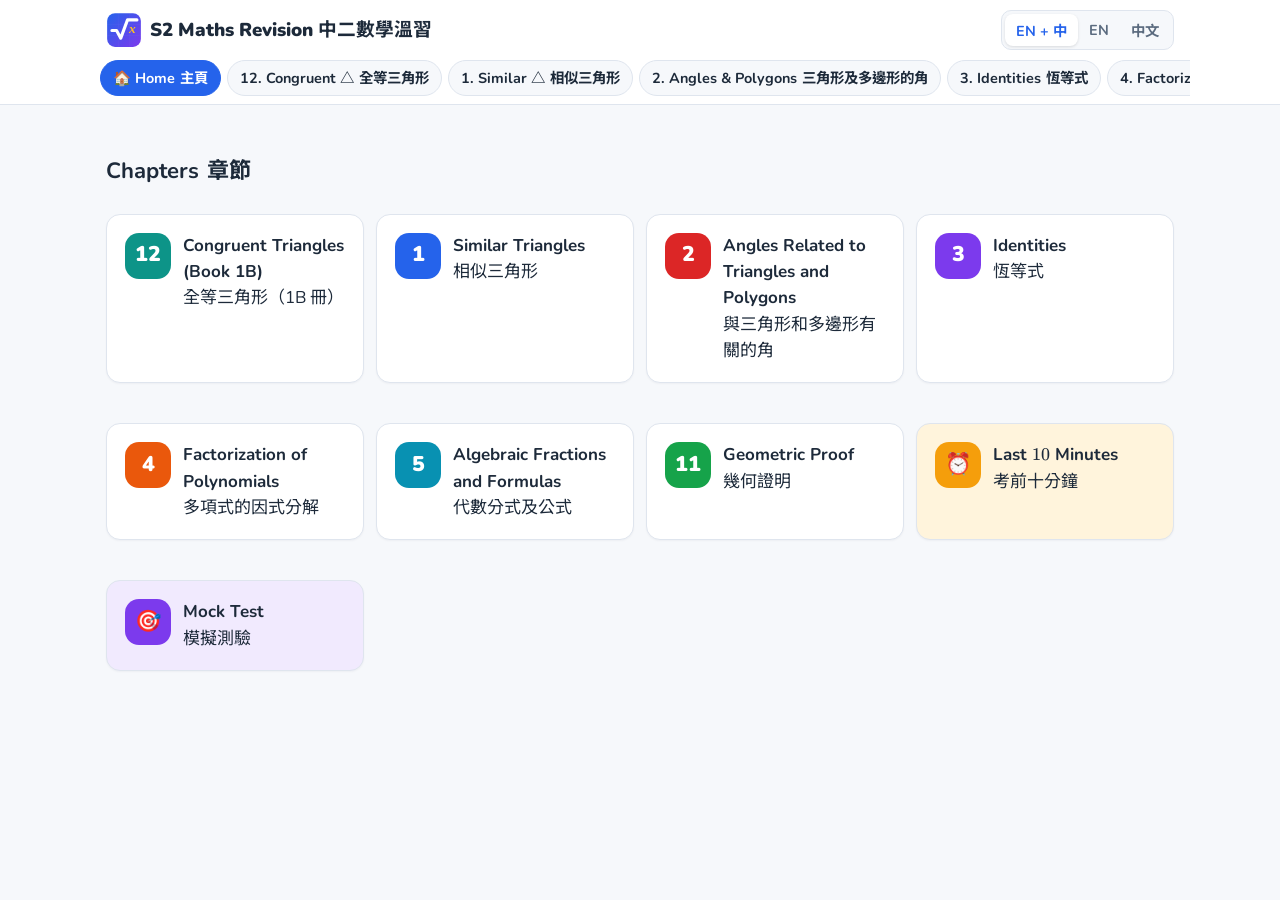
==== commit 52ede724: "Add app logo (header, browser tab and home-screen icon) Co-Authored-By: Claude Opus 5.5 <noreply@ant" ====
--- a/index.html
+++ b/index.html
@@ -4,6 +4,8 @@
 <meta charset="utf-8">
 <meta name="viewport" content="width=device-width, initial-scale=1">
 <title>S2 Maths Exam Revision 中二數學考試溫習</title>
+<link rel="icon" type="image/svg+xml" href="data:image/svg+xml,%3Csvg%20xmlns%3D%22http%3A//www.w3.org/2000/svg%22%20viewBox%3D%220%200%20512%20512%22%20width%3D%22512%22%20height%3D%22512%22%3E%0A%20%20%3Cdefs%3E%0A%20%20%20%20%3ClinearGradient%20id%3D%22gS2%22%20x1%3D%220%22%20y1%3D%220%22%20x2%3D%221%22%20y2%3D%221%22%3E%0A%20%20%20%20%20%20%3Cstop%20offset%3D%220%22%20stop-color%3D%22%232563eb%22/%3E%3Cstop%20offset%3D%221%22%20stop-color%3D%22%237c3aed%22/%3E%0A%20%20%20%20%3C/linearGradient%3E%0A%20%20%3C/defs%3E%0A%20%20%3Crect%20x%3D%2216%22%20y%3D%2216%22%20width%3D%22480%22%20height%3D%22480%22%20rx%3D%22112%22%20fill%3D%22url%28%23gS2%29%22/%3E%0A%20%20%3C%21--%20faint%20grid%2C%20like%20squared%20exercise%20paper%20--%3E%0A%20%20%3Cg%20stroke%3D%22%23ffffff%22%20stroke-opacity%3D%22.10%22%20stroke-width%3D%224%22%3E%0A%20%20%20%20%3Cpath%20d%3D%22M16%20176H496M16%20336H496M176%2016V496M336%2016V496%22/%3E%0A%20%20%3C/g%3E%0A%20%20%3C%21--%20radical%20sign%20drawn%20as%20a%20tick%3A%20maths%20%2B%20%22you%20got%20it%22%20--%3E%0A%20%20%3Cpath%20d%3D%22M84%20262%20L150%20262%20L210%20372%20L306%20112%20L440%20112%22%20fill%3D%22none%22%20stroke%3D%22%23ffffff%22%20stroke-width%3D%2244%22%20stroke-linecap%3D%22round%22%20stroke-linejoin%3D%22round%22/%3E%0A%20%20%3C%21--%20the%20variable%20x%20under%20the%20root%20--%3E%0A%20%20%3Ctext%20x%3D%22376%22%20y%3D%22292%22%20text-anchor%3D%22middle%22%20font-family%3D%22Georgia%2C%20%27Times%20New%20Roman%27%2C%20serif%22%20font-style%3D%22italic%22%20font-weight%3D%22700%22%20font-size%3D%22190%22%20fill%3D%22%23fbbf24%22%3Ex%3C/text%3E%0A%20%20%3Ccircle%20cx%3D%22400%22%20cy%3D%22400%22%20r%3D%2286%22%20fill%3D%22%23f59e0b%22%20stroke%3D%22%23ffffff%22%20stroke-width%3D%2216%22/%3E%0A%20%20%3Ctext%20x%3D%22400%22%20y%3D%22430%22%20text-anchor%3D%22middle%22%20font-family%3D%22Nunito%2C%20Arial%20Rounded%20MT%20Bold%2C%20Arial%2C%20sans-serif%22%20font-weight%3D%22900%22%20font-size%3D%2288%22%20fill%3D%22%23ffffff%22%3ES2%3C/text%3E%0A%3C/svg%3E">
+<link rel="apple-touch-icon" href="[data-uri]">
 <link rel="preconnect" href="https://fonts.googleapis.com">
 <link href="https://fonts.googleapis.com/css2?family=Nunito:wght@400;600;700;800;900&family=Noto+Sans+TC:wght@400;500;700;900&display=swap" rel="stylesheet">
 <style>
@@ -229,13 +231,47 @@
 .katex .hl3{background:#c9f2d4;border-radius:4px;box-shadow:0 0 0 2px #c9f2d4}
 .katex .red{color:var(--bad)}.katex .green{color:var(--ok)}.katex .blue{color:var(--pri)}.katex .org{color:#c2410c}.katex .pur{color:var(--pur)}
 .mcs .katex{font-size:1.1em}
+/* proofs */
+.proof{font-size:1.1em;line-height:1.9;margin-top:12px;background:#fff;border:2px dashed #c7d2fe;border-radius:12px;padding:10px 14px}
+.proof .pl{display:flex;flex-wrap:wrap;gap:4px 8px;align-items:center;min-height:2.1em;line-height:1.4;padding:5px 0}
+select.pb{font:inherit;font-size:.86em;padding:3px 8px;border:2px solid #a5b4fc;border-radius:8px;background:#eef2ff;color:var(--ink);max-width:100%;cursor:pointer}
+select.pb.set{border-color:var(--pri)}
+select.pb.right{border-color:var(--ok);background:var(--ok-soft);opacity:1}
+select.pb.wrong{border-color:var(--bad);background:var(--bad-soft);opacity:1}
+.pbox{text-align:left;font-size:1.12em;line-height:1.9;background:#fff;border:2px solid var(--line);border-radius:12px;padding:10px 16px;margin:10px auto 0;max-width:600px}
+.pbox .pr{display:flex;flex-wrap:wrap;gap:4px 10px;align-items:center;padding:1px 8px;border-radius:8px}
+.pbox .pr.cur{background:var(--acc-soft);animation:fadeUp .45s ease}
+.pbox .pr.old{opacity:.7}
+.rsn{color:var(--teal);font-weight:800;font-size:.9em}
+.rsn .zh{font-weight:600}
+
+.brand .logoimg{width:36px;height:36px;flex:none;display:block}
+@media (max-width:640px){.brand .logoimg{width:30px;height:30px}}
+
+@media (max-width:640px){.brand .bzh{display:none}.langs button{white-space:nowrap}}
 
 </style>
 </head>
 <body>
 <header class="top">
   <div class="topin">
-    <div class="brand"><span class="logo">S2</span><span>Maths Revision <span style="font-weight:700">數學溫習</span></span></div>
+    <div class="brand"><svg xmlns="http://www.w3.org/2000/svg" viewBox="0 0 512 512" width="36" height="36" class="logoimg" aria-label="logo">
+  <defs>
+    <linearGradient id="hg" x1="0" y1="0" x2="1" y2="1">
+      <stop offset="0" stop-color="#2563eb"/><stop offset="1" stop-color="#7c3aed"/>
+    </linearGradient>
+  </defs>
+  <rect x="16" y="16" width="480" height="480" rx="112" fill="url(#hg)"/>
+  <!-- faint grid, like squared exercise paper -->
+  <g stroke="#ffffff" stroke-opacity=".10" stroke-width="4">
+    <path d="M16 176H496M16 336H496M176 16V496M336 16V496"/>
+  </g>
+  <!-- radical sign drawn as a tick: maths + "you got it" -->
+  <path d="M84 262 L150 262 L210 372 L306 112 L440 112" fill="none" stroke="#ffffff" stroke-width="44" stroke-linecap="round" stroke-linejoin="round"/>
+  <!-- the variable x under the root -->
+  <text x="376" y="292" text-anchor="middle" font-family="Georgia, 'Times New Roman', serif" font-style="italic" font-weight="700" font-size="190" fill="#fbbf24">x</text>
+  
+</svg><span>S2 Maths Revision <span class="bzh" style="font-weight:700">中二數學溫習</span></span></div>
     <div class="langs"><button data-l="both">EN + 中</button><button data-l="en">EN</button><button data-l="zh">中文</button></div>
   </div>
   <nav class="tabs"></nav>
@@ -623,8 +659,16 @@
       q.choices.forEach((c, i) => { const key = c.replace(/\s+/g, ''); if (!seen.has(key)) { seen.add(key); ch.push({ h: c, ok: i === 0 }); } });
       ch = q.keep ? ch : shuffle(ch); q._ch = ch;
       ansH = `<div class="mcs">${ch.map((c, i) => `<button data-i="${i}"><span class="k">${KEYS[i]}</span><span>${c.h}</span></button>`).join('')}</div>`;
+    } else if (q.kind === 'proof') {
+      /* a proof: each line is a list of text segments and blanks {opts:[correct,...]} */
+      q._blanks = [];
+      ansH = `<div class="proof">${q.lines.map(ln => `<div class="pl">${ln.map(sg => {
+        if (typeof sg === 'string') return `<span>${sg}</span>`;
+        const ord = shuffle(sg.opts.map((_, k) => k)); const id = q._blanks.length; q._blanks.push(ord);
+        return `<select class="pb" data-b="${id}"><option value="">${LANG === 'zh' ? '選擇…' : 'choose…'}</option>${ord.map((k, m) => `<option value="${m}">${sg.opts[k]}</option>`).join('')}</select>`;
+      }).join(' ')}</div>`).join('')}</div><div class="ans"><button class="btn chk">${L('Check', '檢查')}</button></div>`;
     } else {
-      ansH = `<div class="ans">${q.pre || ''}<input inputmode="text" autocomplete="off" placeholder="${q.needFrac ? '3/4' : 'e.g. -5, 3/4, 1 1/2'}">${q.post || ''}<button class="btn chk">${L('Check', '檢查')}</button></div>`;
+      ansH = `<div class="ans">${q.pre || ''}<input inputmode="text" autocomplete="off">${q.post || ''}<button class="btn chk">${L('Check', '檢查')}</button></div>`;
     }
     w.innerHTML = `<div class="qcard"><div class="qhead"><span>Q${qno}</span><span class="qtype">${L(q.gname[0], q.gname[1])}</span></div>
       <div class="qtext">${q.q}</div>${q.fig ? `<div class="qfig">${q.fig}</div>` : ''}${ansH}
@@ -633,6 +677,7 @@
       <div class="sol"><b>${L('Solution', '解答')}</b><ol>${q.steps.map(s => `<li class="st">${s}</li>`).join('')}</ol></div></div>`;
     const card = $('.qcard', w);
     if (q.kind === 'mc') $('.mcs', card).onclick = e => { const b = e.target.closest('button'); if (b && !this.answered) this.checkMC(+b.dataset.i, card); };
+    else if (q.kind === 'proof') { $('.chk', card).onclick = () => this.checkProof(card); $$('select.pb', card).forEach(sl => sl.onchange = () => sl.classList.toggle('set', sl.value !== '')); }
     else {
       const inp = $('input', card); $('.chk', card).onclick = () => this.checkNum(inp.value, card);
       inp.onkeydown = e => { if (e.key === 'Enter') { if (this.answered) $('.nxt', card).click(); else this.checkNum(inp.value, card); } };
@@ -656,6 +701,16 @@
     this.extraFb = '';
     if (!ok) $('.sol', card).classList.add('show');
     this.score();
+  }
+  checkProof(card) {
+    if (this.answered) return;
+    const sels = $$('select.pb', card); const fb = $('.fb', card);
+    if (sels.some(sl => sl.value === '')) { fb.className = 'fb no'; fb.innerHTML = '⚠️ ' + L('Choose an answer for every blank.', '每個空格都要選擇答案。'); return; }
+    let right = 0;
+    sels.forEach(sl => { const ok = this.q._blanks[+sl.dataset.b][+sl.value] === 0; if (ok) right++; sl.classList.add(ok ? 'right' : 'wrong'); sl.disabled = true; });
+    $('.chk', card).disabled = true;
+    if (right < sels.length) this.extraFb = `<div style="font-weight:600;margin-top:4px">${L(`${right} of ${sels.length} correct.`, `${sels.length} 個中答對 ${right} 個。`)}</div>`;
+    this.mark(right === sels.length, card);
   }
   checkMC(i, card) {
     const ch = this.q._ch; const bs = $$('.mcs button', card);
@@ -959,6 +1014,76 @@
 const LETTERS = [['A', 'B', 'C'], ['P', 'Q', 'R'], ['X', 'Y', 'Z'], ['D', 'E', 'F'], ['L', 'M', 'N'], ['H', 'K', 'J'], ['S', 'T', 'U']];
 const TRI = '△';
 
+/* ================= proofs: reasons, blanks, animated proofs ==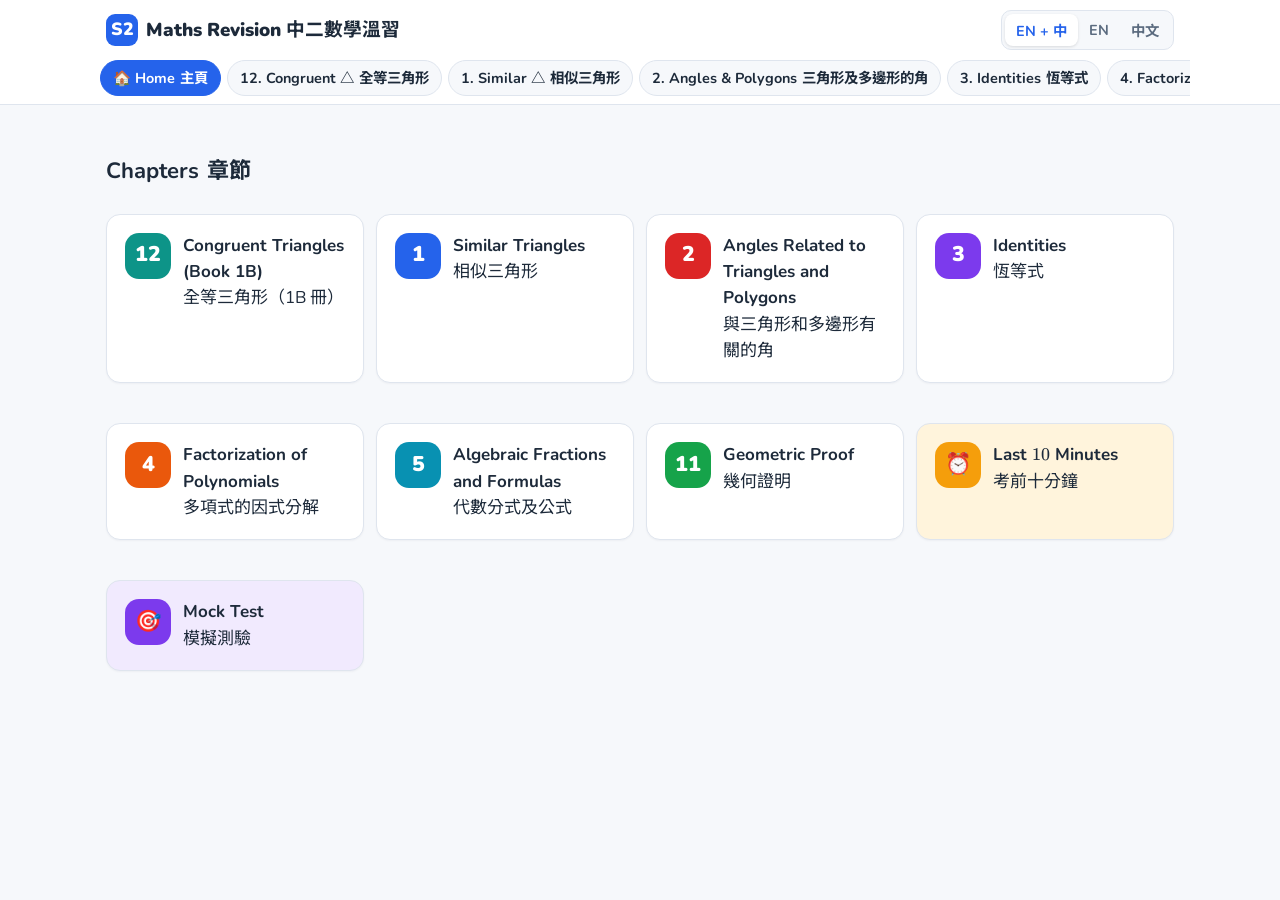
==== commit 0f3e3821: "Use the simple S1/S2 tile as the logo and icons Co-Authored-By: Claude Opus 5.5 <noreply@anthropic.c" ====
--- a/index.html
+++ b/index.html
@@ -4,8 +4,8 @@
 <meta charset="utf-8">
 <meta name="viewport" content="width=device-width, initial-scale=1">
 <title>S2 Maths Exam Revision 中二數學考試溫習</title>
-<link rel="icon" type="image/svg+xml" href="data:image/svg+xml,%3Csvg%20xmlns%3D%22http%3A//www.w3.org/2000/svg%22%20viewBox%3D%220%200%20512%20512%22%20width%3D%22512%22%20height%3D%22512%22%3E%0A%20%20%3Cdefs%3E%0A%20%20%20%20%3ClinearGradient%20id%3D%22gS2%22%20x1%3D%220%22%20y1%3D%220%22%20x2%3D%221%22%20y2%3D%221%22%3E%0A%20%20%20%20%20%20%3Cstop%20offset%3D%220%22%20stop-color%3D%22%232563eb%22/%3E%3Cstop%20offset%3D%221%22%20stop-color%3D%22%237c3aed%22/%3E%0A%20%20%20%20%3C/linearGradient%3E%0A%20%20%3C/defs%3E%0A%20%20%3Crect%20x%3D%2216%22%20y%3D%2216%22%20width%3D%22480%22%20height%3D%22480%22%20rx%3D%22112%22%20fill%3D%22url%28%23gS2%29%22/%3E%0A%20%20%3C%21--%20faint%20grid%2C%20like%20squared%20exercise%20paper%20--%3E%0A%20%20%3Cg%20stroke%3D%22%23ffffff%22%20stroke-opacity%3D%22.10%22%20stroke-width%3D%224%22%3E%0A%20%20%20%20%3Cpath%20d%3D%22M16%20176H496M16%20336H496M176%2016V496M336%2016V496%22/%3E%0A%20%20%3C/g%3E%0A%20%20%3C%21--%20radical%20sign%20drawn%20as%20a%20tick%3A%20maths%20%2B%20%22you%20got%20it%22%20--%3E%0A%20%20%3Cpath%20d%3D%22M84%20262%20L150%20262%20L210%20372%20L306%20112%20L440%20112%22%20fill%3D%22none%22%20stroke%3D%22%23ffffff%22%20stroke-width%3D%2244%22%20stroke-linecap%3D%22round%22%20stroke-linejoin%3D%22round%22/%3E%0A%20%20%3C%21--%20the%20variable%20x%20under%20the%20root%20--%3E%0A%20%20%3Ctext%20x%3D%22376%22%20y%3D%22292%22%20text-anchor%3D%22middle%22%20font-family%3D%22Georgia%2C%20%27Times%20New%20Roman%27%2C%20serif%22%20font-style%3D%22italic%22%20font-weight%3D%22700%22%20font-size%3D%22190%22%20fill%3D%22%23fbbf24%22%3Ex%3C/text%3E%0A%20%20%3Ccircle%20cx%3D%22400%22%20cy%3D%22400%22%20r%3D%2286%22%20fill%3D%22%23f59e0b%22%20stroke%3D%22%23ffffff%22%20stroke-width%3D%2216%22/%3E%0A%20%20%3Ctext%20x%3D%22400%22%20y%3D%22430%22%20text-anchor%3D%22middle%22%20font-family%3D%22Nunito%2C%20Arial%20Rounded%20MT%20Bold%2C%20Arial%2C%20sans-serif%22%20font-weight%3D%22900%22%20font-size%3D%2288%22%20fill%3D%22%23ffffff%22%3ES2%3C/text%3E%0A%3C/svg%3E">
-<link rel="apple-touch-icon" href="[data-uri]">
+<link rel="icon" type="image/svg+xml" href="data:image/svg+xml,%3Csvg%20xmlns%3D%22http%3A//www.w3.org/2000/svg%22%20viewBox%3D%220%200%20512%20512%22%20width%3D%22512%22%20height%3D%22512%22%3E%0A%20%20%3Crect%20x%3D%220%22%20y%3D%220%22%20width%3D%22512%22%20height%3D%22512%22%20rx%3D%22144%22%20fill%3D%22%232563eb%22/%3E%0A%20%20%3Ctext%20x%3D%22256%22%20y%3D%22338%22%20text-anchor%3D%22middle%22%20font-family%3D%22Nunito%2C%20Arial%20Rounded%20MT%20Bold%2C%20Arial%2C%20sans-serif%22%20font-weight%3D%22900%22%20font-size%3D%22240%22%20fill%3D%22%23ffffff%22%3ES2%3C/text%3E%0A%3C/svg%3E">
+<link rel="apple-touch-icon" href="[data-uri]